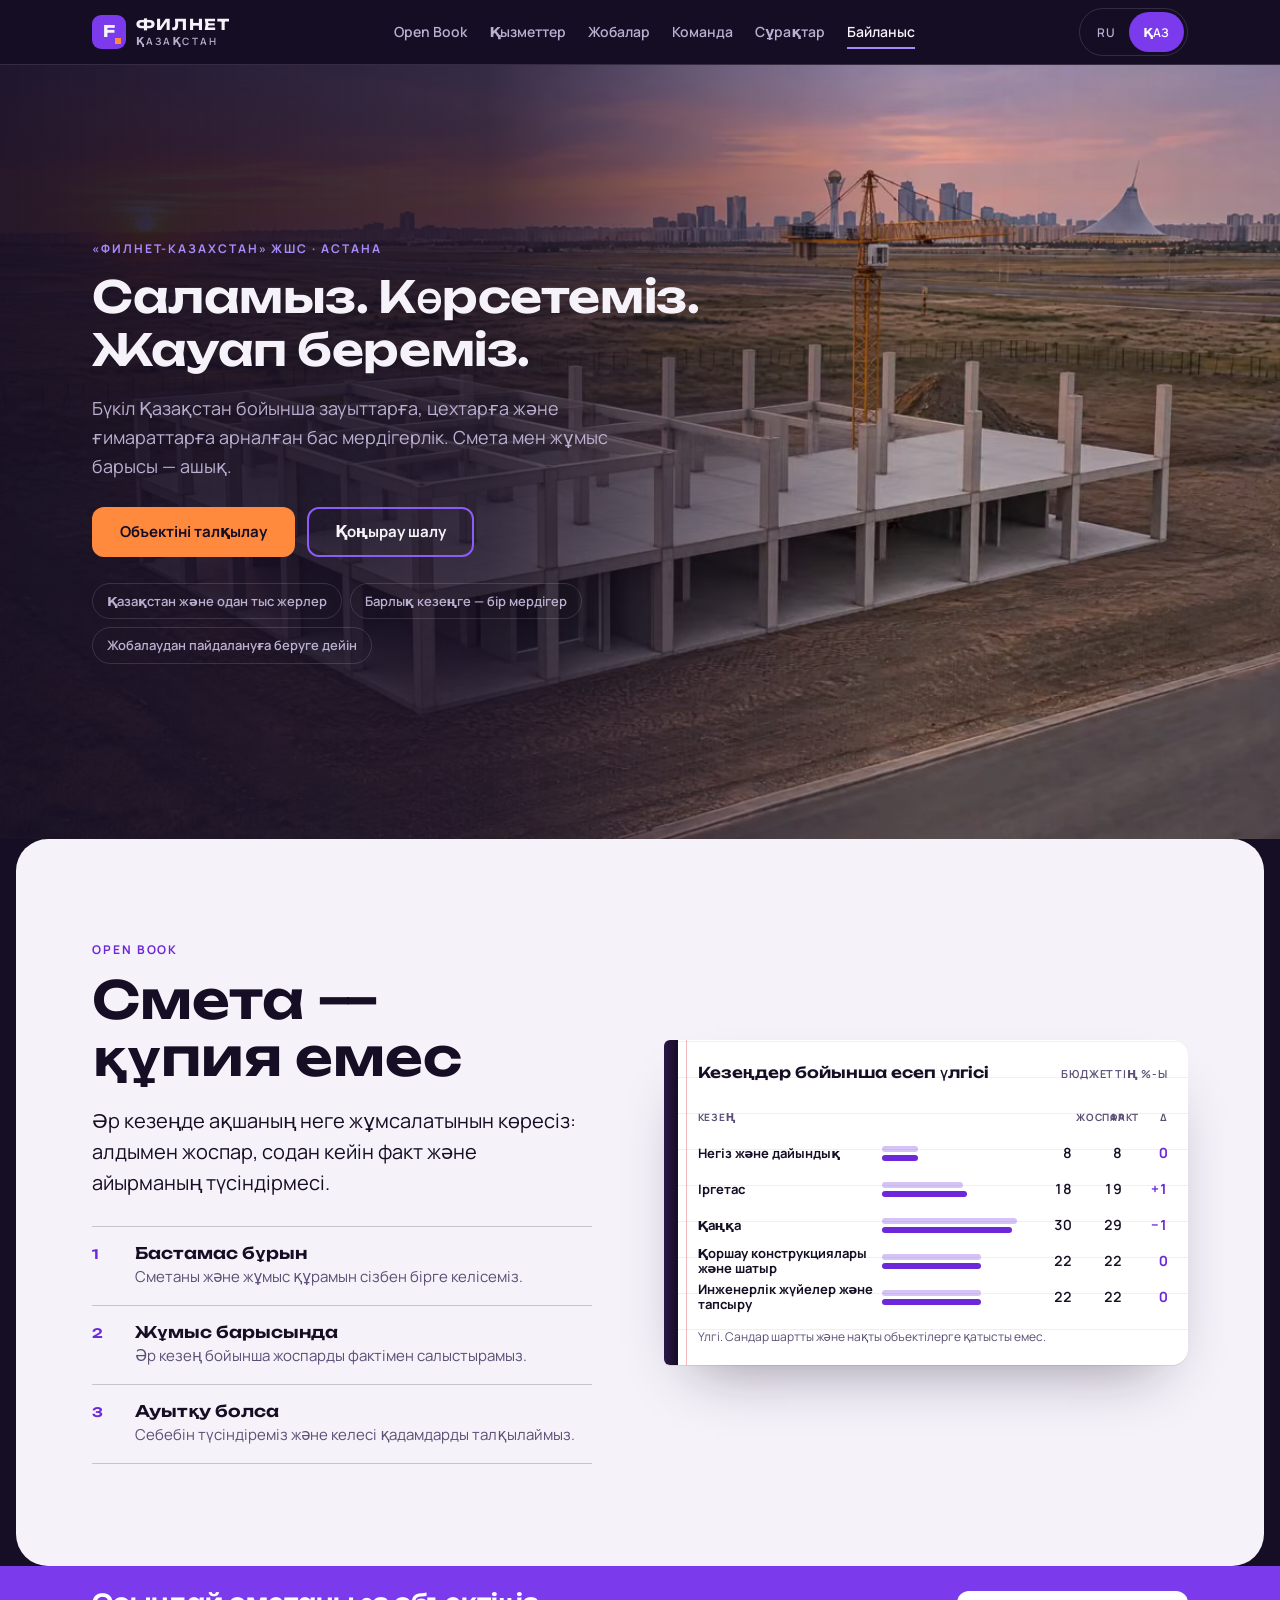
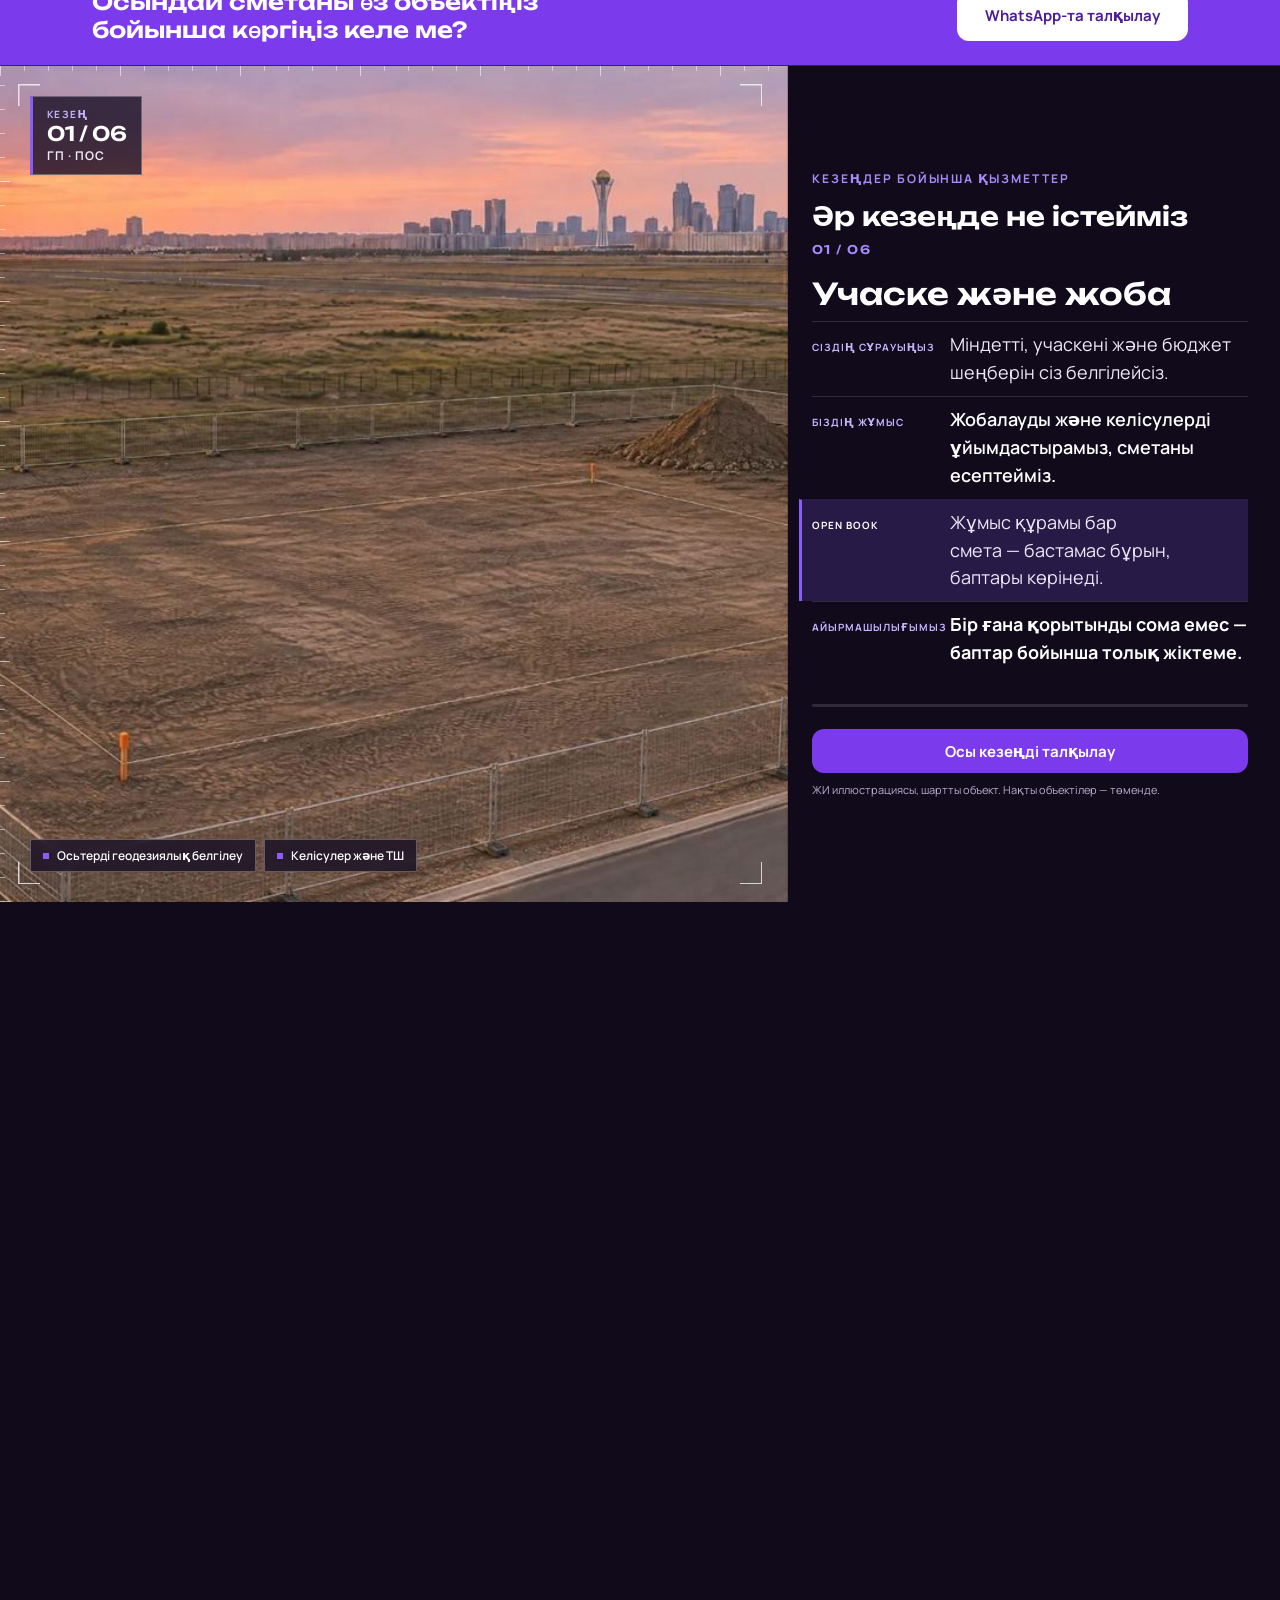
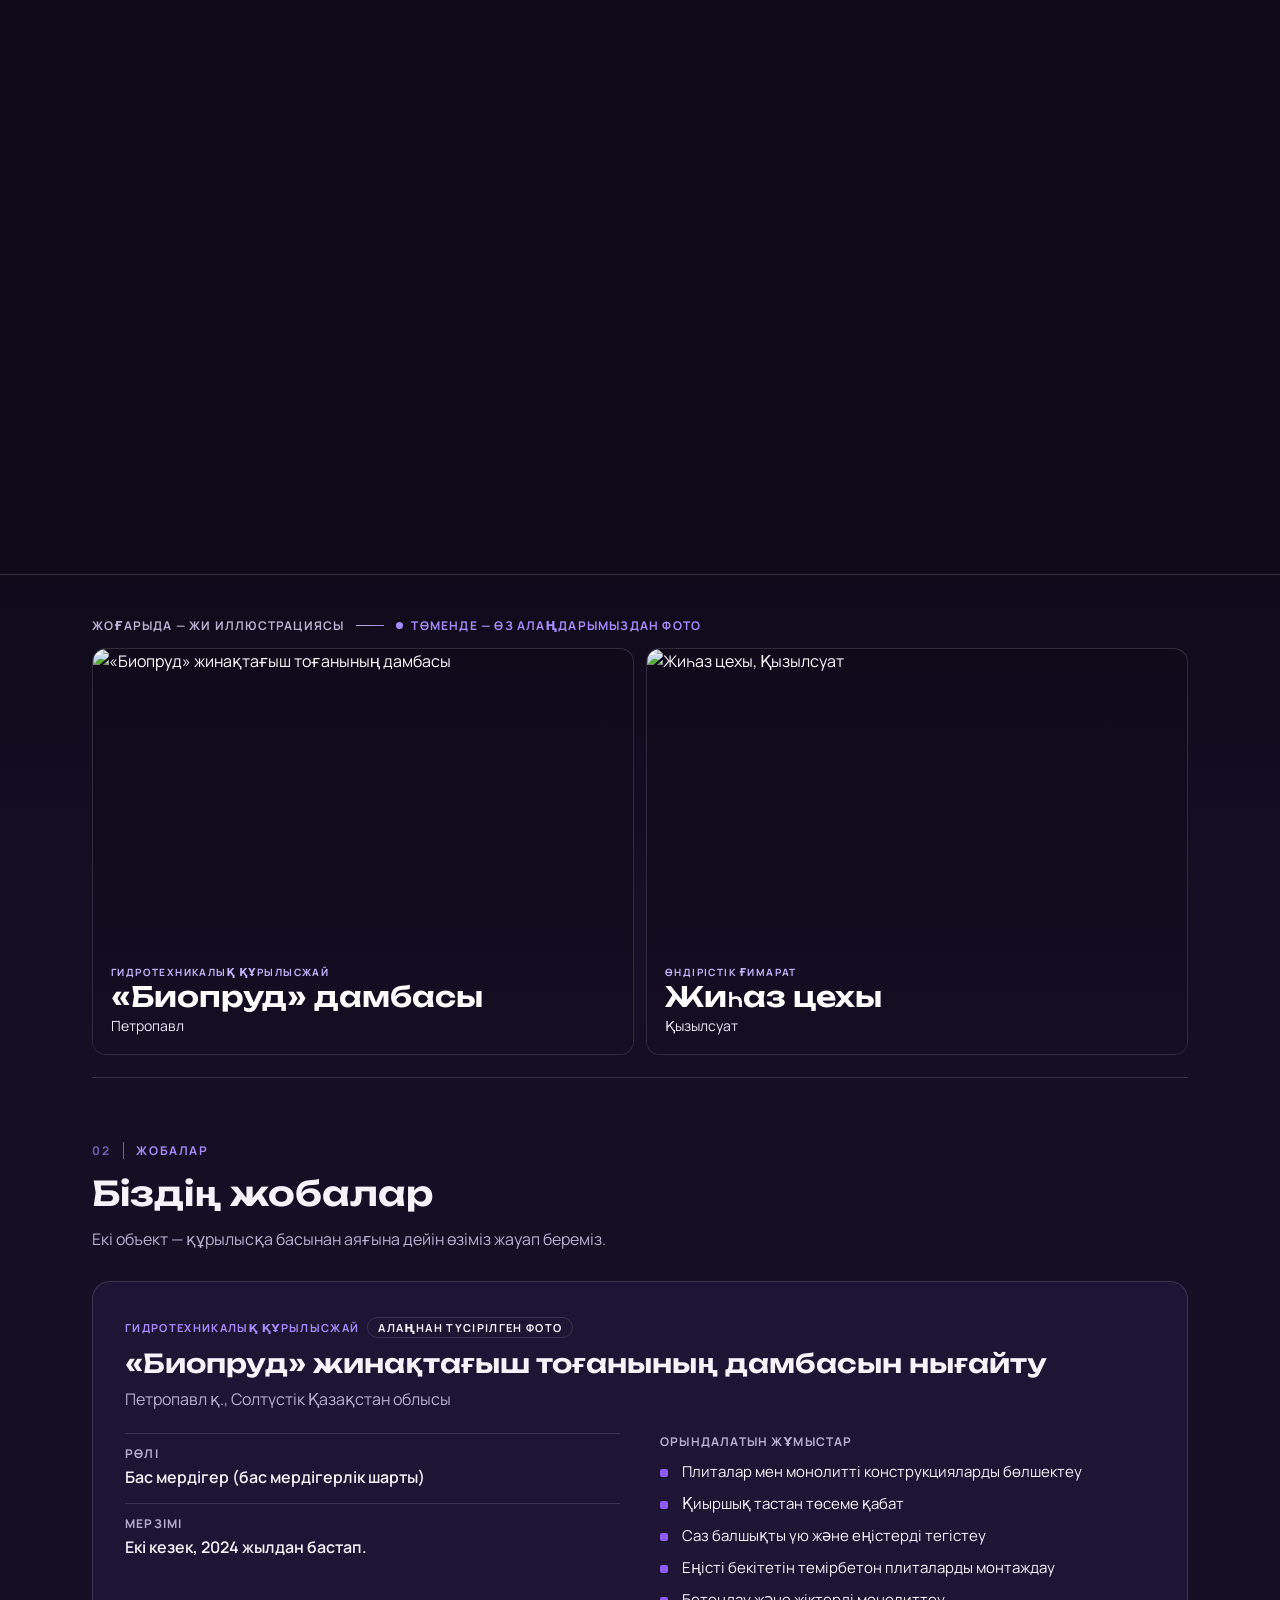
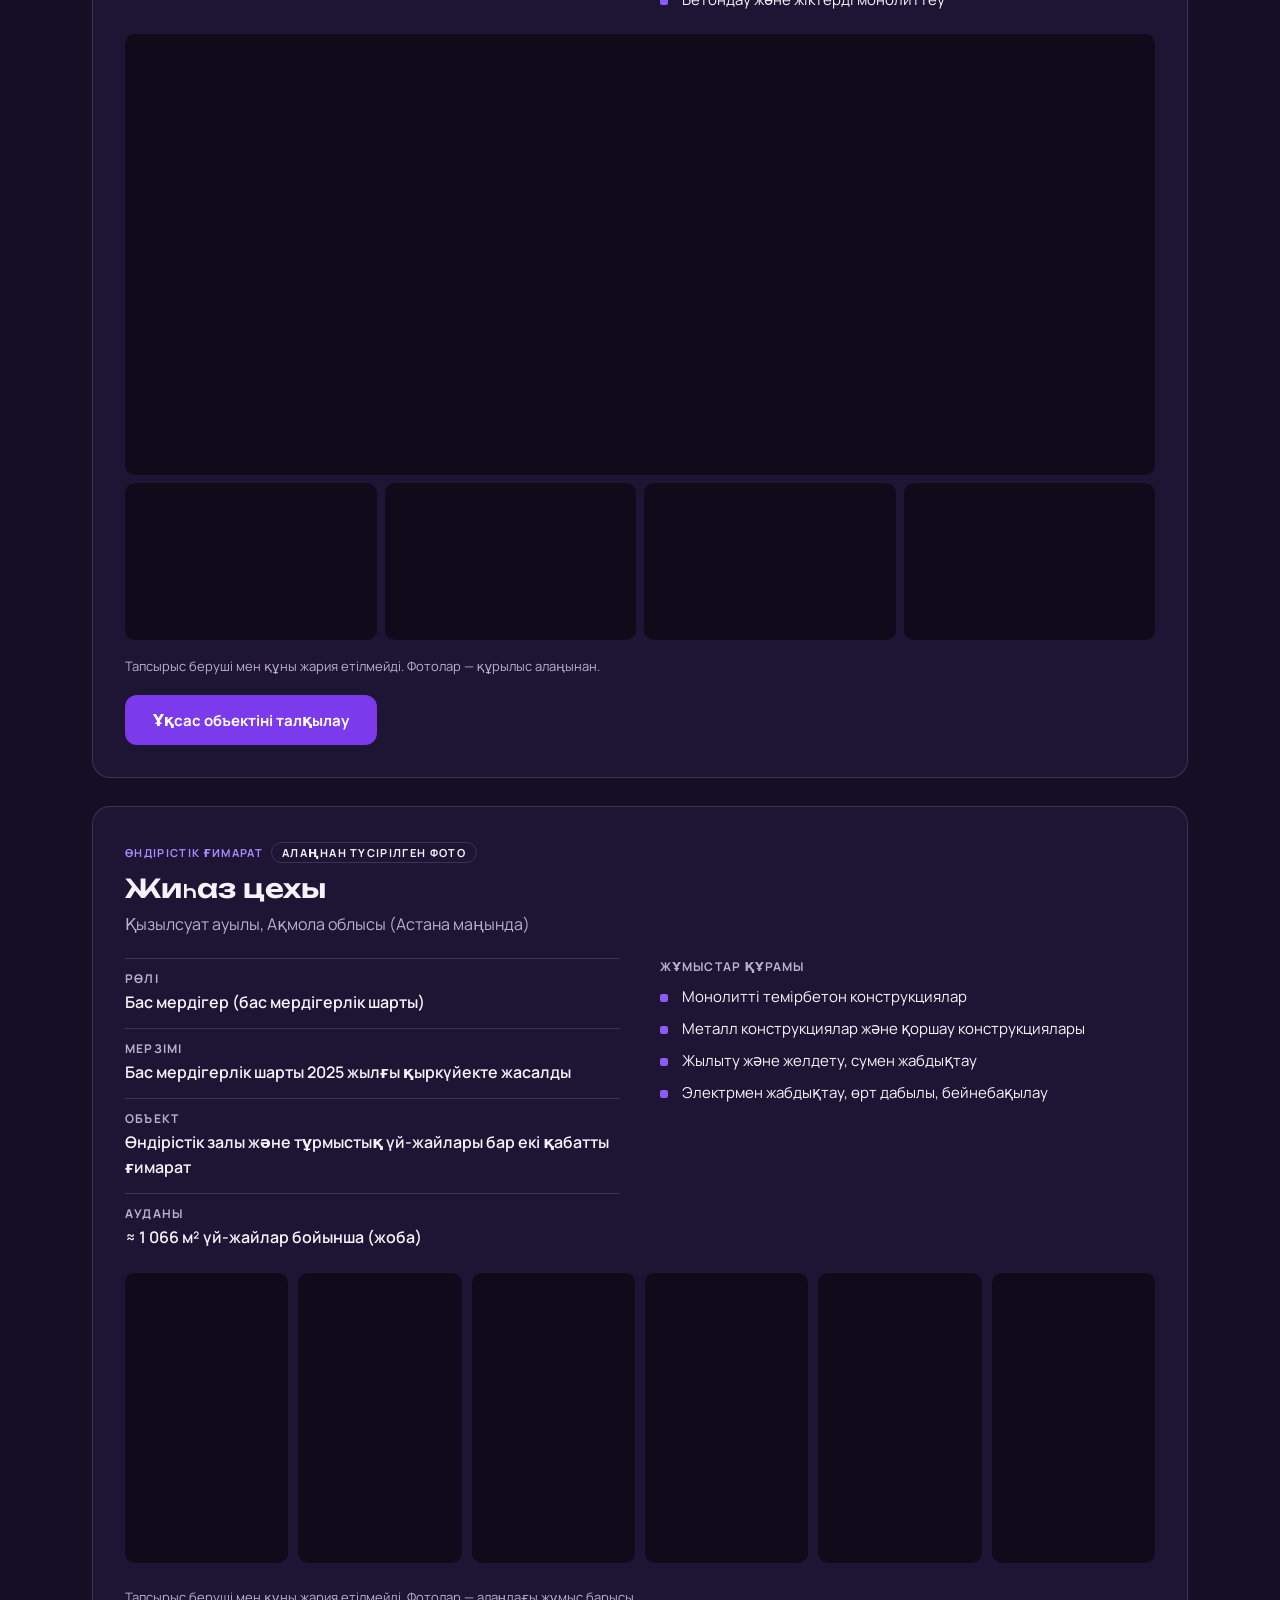
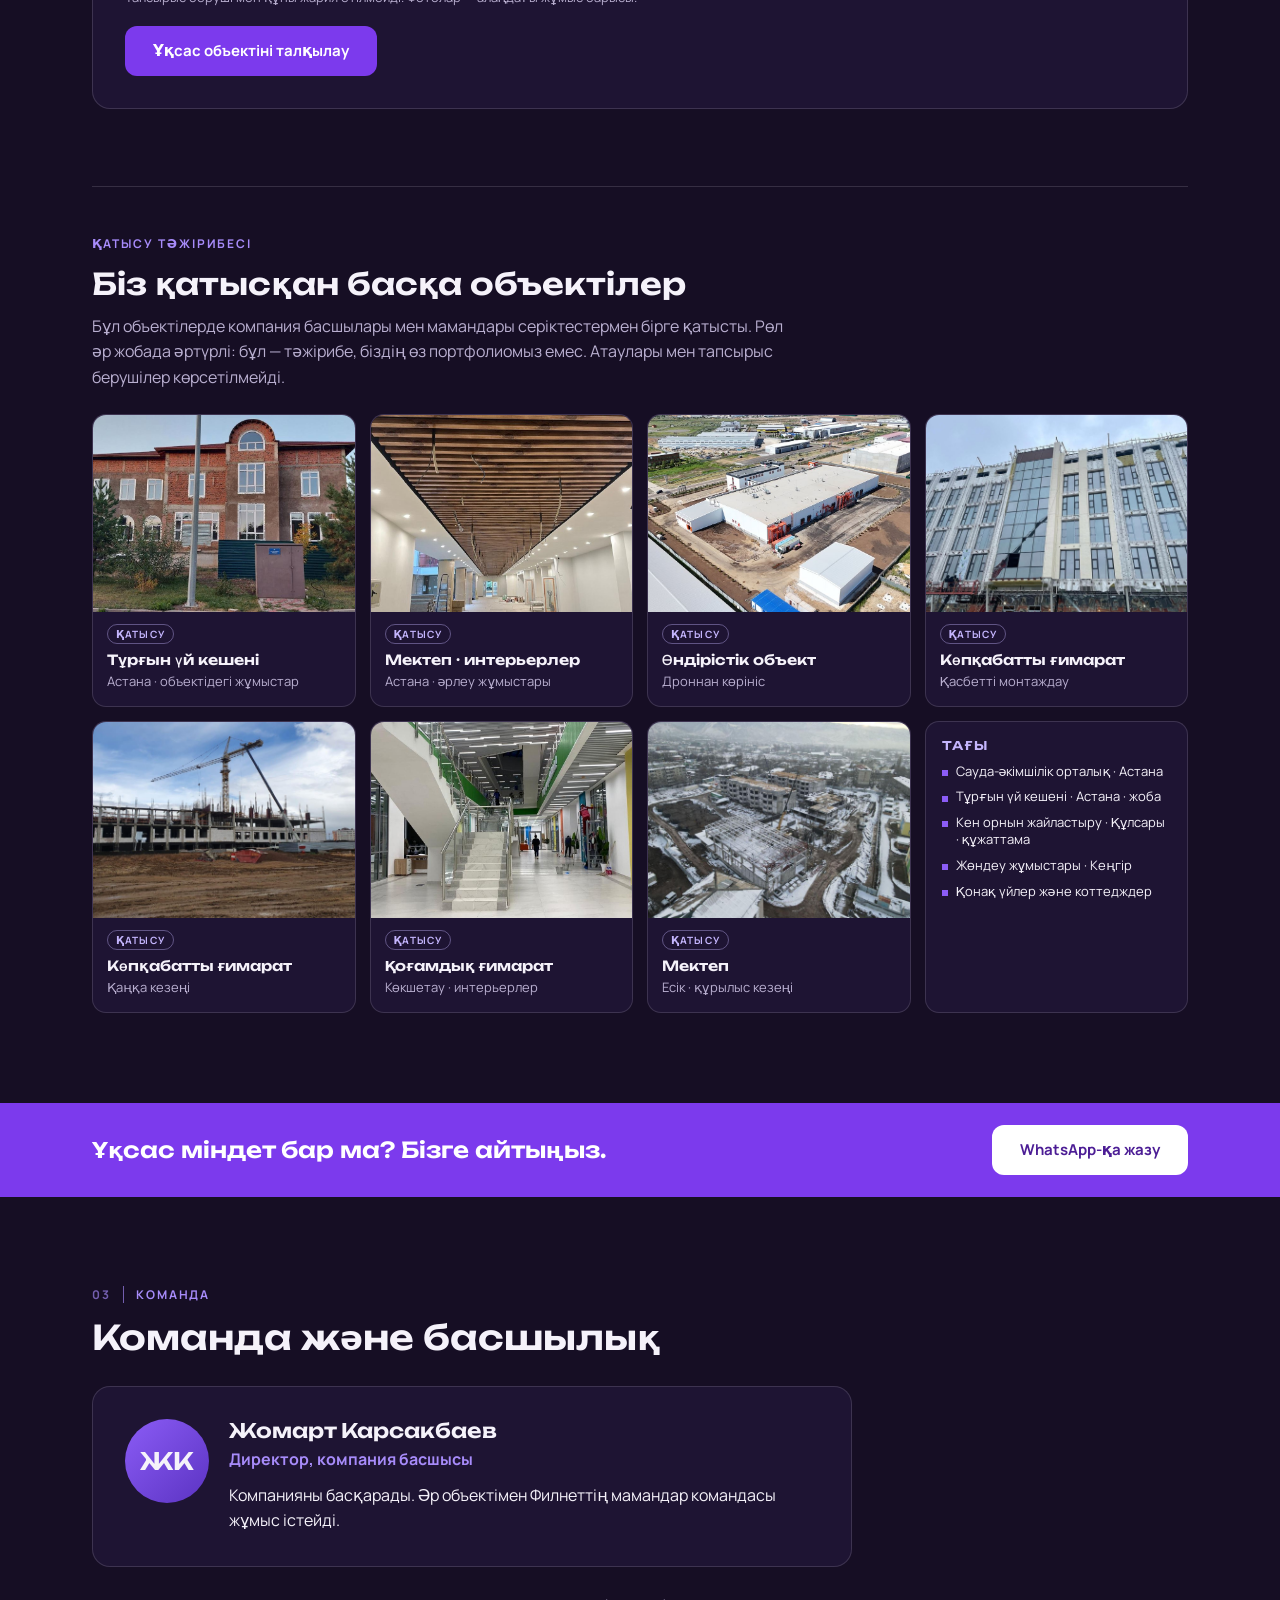
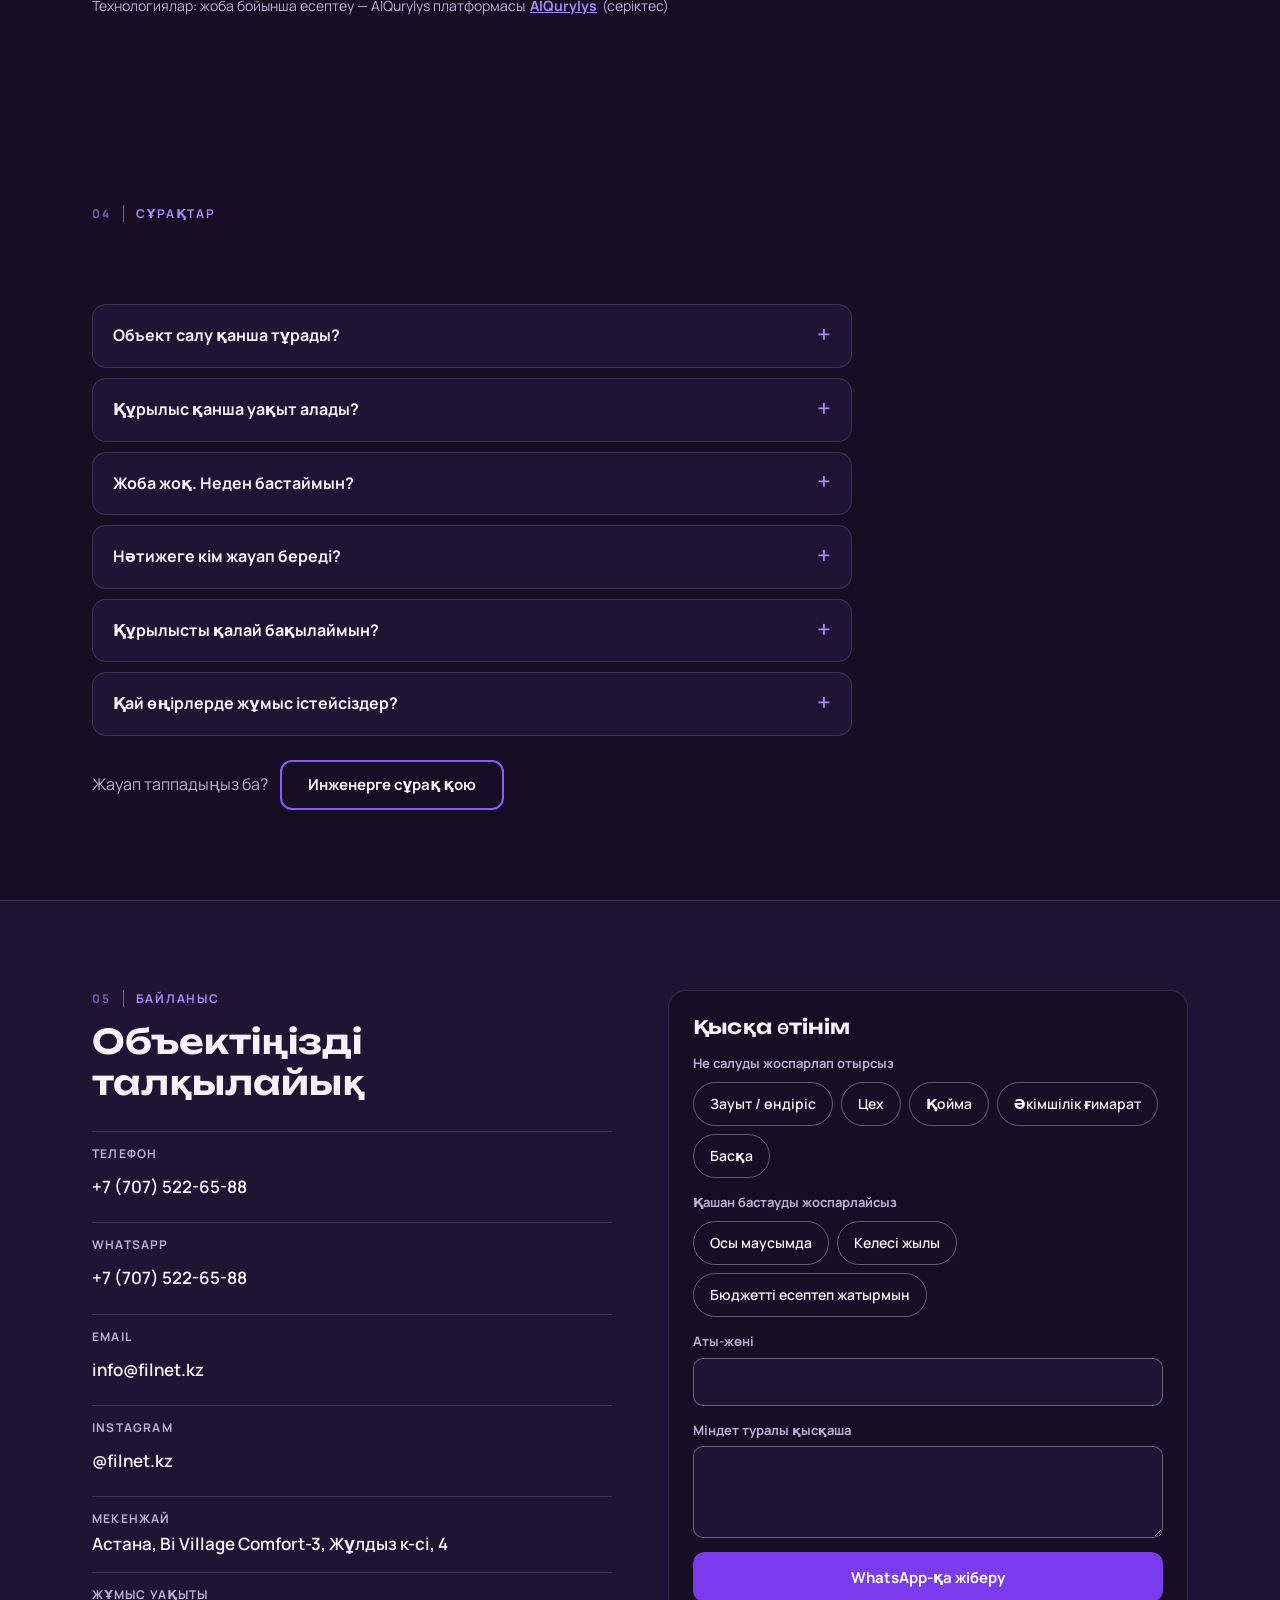
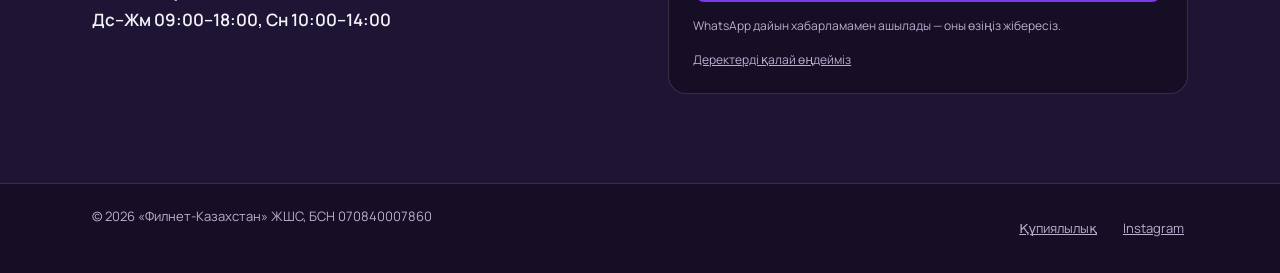
==== kk/index.html @ d1143187 "Audit fixes: separate /kk/ page, hreflang, noindex draft, simpler form, privacy page, hide edit mark" ====
<!doctype html>
<html lang="kk" data-lang="kk">
<head>
<meta charset="utf-8">
<meta name="viewport" content="width=device-width, initial-scale=1, viewport-fit=cover">
<title>Филнет-Казахстан — бүкіл Қазақстан бойынша бас мердігер</title>
<meta name="description" content="«Филнет-Казахстан» ЖШС — бүкіл Қазақстан бойынша бас мердігер: өндірістік, коммерциялық және қоғамдық ғимараттар. Смета мен жұмыс барысы — ашық.">
<meta property="og:type" content="website">
<meta property="og:site_name" content="Филнет-Казахстан">
<meta property="og:title" content="Филнет-Казахстан — саламыз, көрсетеміз, жауап береміз">
<meta property="og:description" content="Бүкіл Қазақстан бойынша бас мердігер. Смета мен жұмыс барысы — ашық.">
<meta property="og:image" content="https://yessenaliev.github.io/filnet-site/assets/og.jpg">
<meta property="og:image:width" content="1200">
<meta property="og:image:height" content="630">
<meta property="og:url" content="https://yessenaliev.github.io/filnet-site/kk/">
<meta property="og:locale" content="kk_KZ">
<meta property="og:locale:alternate" content="ru_RU">
<meta name="twitter:card" content="summary_large_image">
<meta name="twitter:image" content="https://yessenaliev.github.io/filnet-site/assets/og.jpg">
<script type="application/ld+json">{"@context": "https://schema.org", "@type": "GeneralContractor", "name": "ТОО «Филнет-Казахстан»", "alternateName": "Filnet-Kazakhstan", "url": "https://yessenaliev.github.io/filnet-site/", "telephone": "+77075226588", "email": "info@filnet.kz", "image": "https://yessenaliev.github.io/filnet-site/assets/og.jpg", "address": {"@type": "PostalAddress", "addressLocality": "Астана", "addressCountry": "KZ"}, "areaServed": {"@type": "Country", "name": "Kazakhstan"}, "knowsLanguage": ["ru", "kk"], "sameAs": ["https://www.instagram.com/filnet.kz/"]}</script>
<meta name="robots" content="noindex,nofollow">
<link rel="canonical" href="https://yessenaliev.github.io/filnet-site/kk/">
<link rel="alternate" hreflang="ru" href="https://yessenaliev.github.io/filnet-site/">
<link rel="alternate" hreflang="kk" href="https://yessenaliev.github.io/filnet-site/kk/">
<link rel="alternate" hreflang="x-default" href="https://yessenaliev.github.io/filnet-site/">
<meta name="theme-color" content="#160E24">
<link rel="icon" href="data:image/svg+xml,%3Csvg xmlns='http://www.w3.org/2000/svg' viewBox='0 0 64 64'%3E%3Crect width='64' height='64' rx='14' fill='%23160E24'/%3E%3Cpath d='M20 46V18h24v7H28v4h13v7H28v10z' fill='%238B5CF6'/%3E%3Crect x='44' y='39' width='6' height='7' fill='%23FF8A3D'/%3E%3C/svg%3E">
<link rel="preconnect" href="https://fonts.googleapis.com">
<link rel="preconnect" href="https://fonts.gstatic.com" crossorigin>
<link href="https://fonts.googleapis.com/css2?family=Manrope:wght@400;500;600;700&family=Unbounded:wght@500;600;700&display=swap" rel="stylesheet">
<link rel="stylesheet" href="../css/style.css?v=14">
</head>
<body>

<header class="hdr" id="top">
  <div class="wrap hdr-in">
    <a class="logo" href="#top" aria-label="Филнет-Казахстан">
      <span class="logo-mark" aria-hidden="true">F</span>
      <span class="logo-txt">ФИЛНЕТ<small data-i18n="logo.sub">Қазақстан</small></span>
    </a>
    <nav class="nav" id="nav" aria-label="Меню">
      <a href="#openbook">Open Book</a>
      <a href="#build" data-i18n="nav.services">Қызметтер</a>
      <a href="#projects" data-i18n="nav.projects">Жобалар</a>
      <a href="#team" data-i18n="nav.team">Команда</a>
      <a href="#faq" data-i18n="nav.faq">Сұрақтар</a>
      <a href="#contacts" data-i18n="nav.contacts">Байланыс</a>
    </nav>
    <div class="hdr-r">
      <div class="lang" role="group" aria-label="Язык / Тіл">
        <button type="button" data-set-lang="ru">RU</button>
        <button type="button" data-set-lang="kk" class="is-on">ҚАЗ</button>
      </div>
      <button class="burger" id="burger" type="button" aria-label="Меню" aria-expanded="false"><span></span><span></span></button>
    </div>
  </div>
  <div class="hdr-prog" aria-hidden="true"><i></i></div>
</header>

<main>
<!-- HERO -->
<section class="hero hero-v">
  <video class="hero-video" id="hero-video" muted playsinline preload="metadata" poster="../assets/poster.jpg" aria-hidden="true">
    <source src="../assets/video/hero.webm" type="video/webm">
    <source src="../assets/video/hero.mp4" type="video/mp4">
  </video>
  <div class="hero-shade"></div>
  
  <div class="wrap hero-in">
    <div class="hero-txt">
      <p class="eyebrow" data-i18n="hero.eyebrow">«Филнет-Казахстан» ЖШС · Астана</p>
      <h1 data-i18n="hero.h1">Саламыз. Көрсетеміз. Жауап береміз.</h1>
      <p class="lead" data-i18n="hero.lead">Бүкіл Қазақстан бойынша зауыттарға, цехтарға және ғимараттарға арналған бас мердігерлік. Смета мен жұмыс барысы — ашық.</p>
      <div class="cta">
        <a class="btn btn-or" href="https://wa.me/77075226588" target="_blank" rel="noopener" data-i18n="cta.wa">Объектіні талқылау</a>
        <a class="btn btn-ghost" href="tel:+77075226588" data-i18n="cta.call">Қоңырау шалу</a>
      </div>
      <ul class="chips">
        <li data-i18n="hero.c1">Қазақстан және одан тыс жерлер</li>
        <li data-i18n="hero.c2">Барлық кезеңге — бір мердігер</li>
        <li data-i18n="hero.c3">Жобалаудан пайдалануға беруге дейін</li>
      </ul>
    </div>
  </div>
</section>



<!-- OPEN BOOK -->
<section class="sec sec-light ob" id="openbook">
  <div class="wrap ob-grid">
    <div class="ob-text">
      <p class="eyebrow" data-i18n="ob.eyebrow">Open Book</p>
      <h2 data-i18n="ob.h2">Смета — құпия емес</h2>
      <p class="ob-lead" data-i18n="ob.lead">Әр кезеңде ақшаның неге жұмсалатынын көресіз: алдымен жоспар, содан кейін факт және айырманың түсіндірмесі.</p>
      <ol class="ob-lines">
        <li><b data-i18n="ob.l1t">Бастамас бұрын</b><span data-i18n="ob.l1p">Сметаны және жұмыс құрамын сізбен бірге келісеміз.</span></li>
        <li><b data-i18n="ob.l2t">Жұмыс барысында</b><span data-i18n="ob.l2p">Әр кезең бойынша жоспарды фактімен салыстырамыз.</span></li>
        <li><b data-i18n="ob.l3t">Ауытқу болса</b><span data-i18n="ob.l3p">Себебін түсіндіреміз және келесі қадамдарды талқылаймыз.</span></li>
        </ol>
      <p class="ph-line"><span class="ph">[ПОДТВЕРДИТЬ: что именно открыто заказчику, в каком формате и как часто — определение Open Book утверждает руководитель]</span></p>
    </div>
    <figure class="ob-book">
      <figcaption><span data-i18n="ob.card">Кезеңдер бойынша есеп үлгісі</span><em data-i18n="ob.unit">бюджеттің %-ы</em></figcaption>
      <div class="ob-head"><span data-i18n="ob.c1">Кезең</span><span></span><span data-i18n="ob.c2">Жоспар</span><span data-i18n="ob.c3">Факт</span><span data-i18n="ob.c4" title="Разница">Δ</span></div>
      <div class="ob-rows">
        <div class="ob-row" style="--p:8;--f:8">
          <span class="ob-n" data-i18n="ob.r1">Негіз және дайындық</span>
          <span class="ob-bars" aria-hidden="true"><i class="pl"></i><i class="fa"></i></span>
          <span class="ob-v">8</span><span class="ob-v">8</span><span class="ob-d">0</span>
        </div>
        <div class="ob-row" style="--p:18;--f:19">
          <span class="ob-n" data-i18n="ob.r2">Іргетас</span>
          <span class="ob-bars" aria-hidden="true"><i class="pl"></i><i class="fa"></i></span>
          <span class="ob-v">18</span><span class="ob-v">19</span><span class="ob-d">+1</span>
        </div>
        <div class="ob-row" style="--p:30;--f:29">
          <span class="ob-n" data-i18n="ob.r3">Қаңқа</span>
          <span class="ob-bars" aria-hidden="true"><i class="pl"></i><i class="fa"></i></span>
          <span class="ob-v">30</span><span class="ob-v">29</span><span class="ob-d">−1</span>
        </div>
        <div class="ob-row" style="--p:22;--f:22">
          <span class="ob-n" data-i18n="ob.r4">Қоршау конструкциялары және шатыр</span>
          <span class="ob-bars" aria-hidden="true"><i class="pl"></i><i class="fa"></i></span>
          <span class="ob-v">22</span><span class="ob-v">22</span><span class="ob-d">0</span>
        </div>
        <div class="ob-row" style="--p:22;--f:22">
          <span class="ob-n" data-i18n="ob.r5">Инженерлік жүйелер және тапсыру</span>
          <span class="ob-bars" aria-hidden="true"><i class="pl"></i><i class="fa"></i></span>
          <span class="ob-v">22</span><span class="ob-v">22</span><span class="ob-d">0</span>
        </div>
        </div>
      <p class="ob-note" data-i18n="ob.note">Үлгі. Сандар шартты және нақты объектілерге қатысты емес.</p>
    </figure>
  </div>
</section>

<!-- BUILD: scroll-driven AI illustration of one conceptual building (NOT our project) -->
<section class="cta-strip" aria-label="Хотите увидеть такую смету по своему объекту?"><div class="wrap cta-in"><p data-i18n="cs1t">Осындай сметаны өз объектіңіз бойынша көргіңіз келе ме?</p><a class="btn btn-or" href="https://wa.me/77075226588" data-wa="ob" target="_blank" rel="noopener" data-i18n="cs1b">WhatsApp-та талқылау</a></div></section>

<section class="bld" id="build" data-n="6">
  <div class="bld-track">
    <div class="bld-stick">
      <div class="bld-fig"><img class="is-on" decoding="async" src="../assets/b-1.jpg" width="1280" height="724" alt="ЖИ иллюстрациясы, шартты объект: учаске және жоба" data-i18n-alt="b.a1"><img loading="lazy" decoding="async" src="../assets/b-2.jpg" width="1280" height="724" alt="ЖИ иллюстрациясы, шартты объект: жер жұмыстары және іргетас" data-i18n-alt="b.a2"><img loading="lazy" decoding="async" src="../assets/b-3.jpg" width="1280" height="724" alt="ЖИ иллюстрациясы, шартты объект: қаңқа" data-i18n-alt="b.a3"><img loading="lazy" decoding="async" src="../assets/b-4.jpg" width="1280" height="724" alt="ЖИ иллюстрациясы, шартты объект: қоршау конструкциялары және шатыр" data-i18n-alt="b.a4"><img loading="lazy" decoding="async" src="../assets/b-5.jpg" width="1280" height="724" alt="ЖИ иллюстрациясы, шартты объект: инженерлік жүйелер" data-i18n-alt="b.a5"><img loading="lazy" decoding="async" src="../assets/b-6.jpg" width="1280" height="724" alt="ЖИ иллюстрациясы, шартты объект: объектіні тапсыру" data-i18n-alt="b.a6"><video class="scrub-video" id="scrub-video" muted playsinline preload="none" tabindex="-1" aria-hidden="true" data-src="../assets/video/scrub.mp4"></video>
          <div class="bld-hud" aria-hidden="true"><i class="rl-t"></i><i class="rl-l"></i>
          <div class="hud-stamp"><small id="hud-k" data-i18n="hud.k">Кезең</small><b id="hud-n">01 / 06</b><span id="hud-s">ГП · ПОС</span></div>
          <div class="hud-chips" id="hud-c"></div></div></div>
      <div class="wrap bld-panel">
        <p class="eyebrow" data-i18n="b.eyebrow">Кезеңдер бойынша қызметтер</p>
        <h2 data-i18n="b.h2">Әр кезеңде не істейміз</h2><span class="st-num" id="st-num">01 / 06</span>
        <ol class="st-list"><li class="is-on"><b data-i18n="b.1t">Учаске және жоба</b><div class="st-det"><p class="d-q"><i data-i18n="b.lq">Сіздің сұрауыңыз</i><span data-i18n="b.1q">Міндетті, учаскені және бюджет шеңберін сіз белгілейсіз.</span></p><p class="d-w"><i data-i18n="b.lw">Біздің жұмыс</i><span data-i18n="b.1w">Жобалауды және келісулерді ұйымдастырамыз, сметаны есептейміз.</span></p><p class="d-o"><i data-i18n="b.lo">Open Book</i><span data-i18n="b.1o">Жұмыс құрамы бар смета — бастамас бұрын, баптары көрінеді.</span></p><p class="d-d"><i data-i18n="b.ld">Айырмашылығымыз</i><span data-i18n="b.1d">Бір ғана қорытынды сома емес — баптар бойынша толық жіктеме.</span></p></div></li><li><b data-i18n="b.2t">Жер жұмыстары және іргетас</b><div class="st-det"><p class="d-q"><i data-i18n="b.lq">Сіздің сұрауыңыз</i><span data-i18n="b.2q">Негіз және жобаның өзгерістері бойынша шешімді сіз қабылдайсыз.</span></p><p class="d-w"><i data-i18n="b.lw">Біздің жұмыс</i><span data-i18n="b.2w">Негізді дайындаймыз, іргетасты арматуралап, бетондаймыз.</span></p><p class="d-o"><i data-i18n="b.lo">Open Book</i><span data-i18n="b.2o">Жасырын жұмыстарды жабар алдында актімен және фотомен тіркейміз.</span></p><p class="d-d"><i data-i18n="b.ld">Айырмашылығымыз</i><span data-i18n="b.2d">Жер астында не бар екенін — ол жабылмай тұрып көресіз.</span></p></div></li><li><b data-i18n="b.3t">Қаңқа</b><div class="st-det"><p class="d-q"><i data-i18n="b.lq">Сіздің сұрауыңыз</i><span data-i18n="b.3q">Өзгерістерді келісіп, негізгі шешімдерді сіз қабылдайсыз.</span></p><p class="d-w"><i data-i18n="b.lw">Біздің жұмыс</i><span data-i18n="b.3w">Монолит жұмыстары мен металл конструкцияларды монтаждауды кестемен жүргіземіз.</span></p><p class="d-o"><i data-i18n="b.lo">Open Book</i><span data-i18n="b.3o">Кезеңнің жоспары мен фактісі қатар: ауытқу мен себебі көрінеді.</span></p><p class="d-d"><i data-i18n="b.ld">Айырмашылығымыз</i><span data-i18n="b.3d">Ауытқуды соңында емес, бірден түсіндіреміз.</span></p></div></li><li><b data-i18n="b.4t">Қоршау конструкциялары және шатыр</b><div class="st-det"><p class="d-q"><i data-i18n="b.lq">Сіздің сұрауыңыз</i><span data-i18n="b.4q">Смета шеңберінде шешімдер мен материалдарды сіз таңдайсыз.</span></p><p class="d-w"><i data-i18n="b.lw">Біздің жұмыс</i><span data-i18n="b.4w">Ғимарат контурын жабамыз: қабырғалар, шатыр, ойықтар.</span></p><p class="d-o"><i data-i18n="b.lo">Open Book</i><span data-i18n="b.4o">Материалдар мен мердігерлер — смета бойынша, баптары көрінеді.</span></p><p class="d-d"><i data-i18n="b.ld">Айырмашылығымыз</i><span data-i18n="b.4d">Материалды ауыстыруды сатып алғанға дейін сізбен талқылаймыз.</span></p></div></li><li><b data-i18n="b.5t">Инженерлік жүйелер</b><div class="st-det"><p class="d-q"><i data-i18n="b.lq">Сіздің сұрауыңыз</i><span data-i18n="b.5q">Технологиялық талаптарды сіз анықтайсыз.</span></p><p class="d-w"><i data-i18n="b.lw">Біздің жұмыс</i><span data-i18n="b.5w">Жылыту, желдету, су, электр, дабыл жүйелерін үйлестіреміз.</span></p><p class="d-o"><i data-i18n="b.lo">Open Book</i><span data-i18n="b.5o">Жүйелер түйісуі мен жауаптылар — бір кестеде.</span></p><p class="d-d"><i data-i18n="b.ld">Айырмашылығымыз</i><span data-i18n="b.5d">Жүйелер түйісуінде бір жауапты.</span></p></div></li><li><b data-i18n="b.6t">Объектіні тапсыру</b><div class="st-det"><p class="d-q"><i data-i18n="b.lq">Сіздің сұрауыңыз</i><span data-i18n="b.6q">Объектіні сіз қабылдайсыз.</span></p><p class="d-w"><i data-i18n="b.lw">Біздің жұмыс</i><span data-i18n="b.6w">Объектіні және атқарушылық құжаттаманы тапсырамыз.</span></p><p class="d-o"><i data-i18n="b.lo">Open Book</i><span data-i18n="b.6o">Смета бойынша қорытынды: жоспар, факт, айырманың түсіндірмесі.</span></p><p class="d-d"><i data-i18n="b.ld">Айырмашылығымыз</i><span data-i18n="b.6d">Құрылысты кілт қана емес, есеп беріп аяқтаймыз.</span></p></div></li></ol>
        <div class="st-bar"><i></i></div>
        <a class="btn btn-or bld-cta" id="bld-cta" href="https://wa.me/77075226588" target="_blank" rel="noopener" data-i18n="b.cta">Осы кезеңді талқылау</a>
        <p class="case-note" data-i18n="b.note">ЖИ иллюстрациясы, шартты объект. Нақты объектілер — төменде.</p>
      </div>
    </div>
  </div>
</section>

<!-- PROJECTS -->
<section class="sec" id="projects">
  <div class="wrap">
    <nav class="bridge" aria-label="Нақты объектілерге өту" data-i18n-aria="br.aria">
      <p class="bridge-t"><span class="bridge-ai" data-i18n="br.ai">Жоғарыда — ЖИ иллюстрациясы</span><span class="bridge-sep" aria-hidden="true"></span><span class="bridge-real" data-i18n="br.real">Төменде — өз алаңдарымыздан фото</span></p>
      <div class="proj-tiles">
        <a class="proj-tile" href="#case-dam"><img loading="lazy" decoding="async" src="../assets/dam-02.jpg" width="1600" height="900" alt="«Биопруд» жинақтағыш тоғанының дамбасы" data-i18n-alt="pt.a1"><span class="pt-cap"><small data-i18n="pt.k1">Гидротехникалық құрылысжай</small><b data-i18n="pt.t1">«Биопруд» дамбасы</b><em data-i18n="pt.m1">Петропавл</em></span></a>
        <a class="proj-tile" href="#case-cech"><img loading="lazy" decoding="async" src="../assets/cech-01.jpg" width="720" height="1280" alt="Жиһаз цехы, Қызылсуат" data-i18n-alt="pt.a2"><span class="pt-cap"><small data-i18n="pt.k2">Өндірістік ғимарат</small><b data-i18n="pt.t2">Жиһаз цехы</b><em data-i18n="pt.m2">Қызылсуат</em></span></a>
      </div>
    </nav>
    <p class="eyebrow" data-i18n="pj.eyebrow">Жобалар</p>
    <h2 data-i18n="pj.h2">Біздің жобалар</h2>
    <p class="sec-lead" data-i18n="pj.lead">Екі объект — құрылысқа басынан аяғына дейін өзіміз жауап береміз.</p>

    <!-- DAM -->
    <article class="case" id="case-dam">
      <div class="case-head">
        <span class="tag" data-i18n="dam.tag">Гидротехникалық құрылысжай</span><span class="tag tag-real" data-i18n="pj.src">Алаңнан түсірілген фото</span>
        <h3 data-i18n="dam.h">«Биопруд» жинақтағыш тоғанының дамбасын нығайту</h3>
        <p class="loc" data-i18n="dam.loc">Петропавл қ., Солтүстік Қазақстан облысы</p>
      </div>
      <div class="case-body">
        <dl class="facts">
          <div><dt data-i18n="f.role">Рөлі</dt><dd data-i18n="dam.role">Бас мердігер (бас мердігерлік шарты)</dd></div>
          <div><dt data-i18n="f.period">Мерзімі</dt><dd data-i18n="dam.period">Екі кезек, 2024 жылдан бастап. <span class="ph">[ПОДТВЕРДИТЬ: мәртебесі — аяқталды / жүріп жатыр]</span></dd></div>
        </dl>
        <div class="works"><h4 data-i18n="f.works">Орындалатын жұмыстар</h4>
        <ul class="list">
          <li data-i18n="dam.w1">Плиталар мен монолитті конструкцияларды бөлшектеу</li>
          <li data-i18n="dam.w2">Қиыршық тастан төсеме қабат</li>
          <li data-i18n="dam.w3">Саз балшықты үю және еңістерді тегістеу</li>
          <li data-i18n="dam.w4">Еңісті бекітетін темірбетон плиталарды монтаждау</li>
          <li data-i18n="dam.w5">Бетондау және жіктерді монолиттеу</li>
        </ul></div>
      </div>
      <div class="gal gal-land">
        <button class="ph-btn big" type="button" data-lb="../assets/dam-02.jpg"><img loading="lazy" src="../assets/dam-02.jpg" width="1600" height="900" alt="Дамба: дамба төбесінің қиыршық тас жабынын нығыздау" data-i18n-alt="dam.a2"></button>
        <button class="ph-btn" type="button" data-lb="../assets/dam-01.jpg"><img loading="lazy" src="../assets/dam-01.jpg" width="1280" height="960" alt="Дамба: бульдозермен топырақты жоспарлау" data-i18n-alt="dam.a1"></button>
        <button class="ph-btn" type="button" data-lb="../assets/dam-03.jpg"><img loading="lazy" src="../assets/dam-03.jpg" width="1600" height="900" alt="Дамба: еңістегі жұмыстар, әуеден көрініс" data-i18n-alt="dam.a3"></button>
        <button class="ph-btn" type="button" data-lb="../assets/dam-04.jpg"><img loading="lazy" src="../assets/dam-04.jpg" width="1600" height="900" alt="Дамба: алаңдағы техника" data-i18n-alt="dam.a4"></button>
        <button class="ph-btn" type="button" data-lb="../assets/dam-05.jpg"><img loading="lazy" src="../assets/dam-05.jpg" width="1600" height="900" alt="Дамба: дамба төбесі мен еңіс, әуеден көрініс" data-i18n-alt="dam.a5"></button>
      </div>
      <p class="case-note" data-i18n="dam.note">Тапсырыс беруші мен құны жария етілмейді. Фотолар — құрылыс алаңынан. <span class="ph">[ПОДТВЕРДИТЬ: объектіні және фотоларды жариялауға тапсырыс берушінің келісімі]</span></p>
    <p class="case-cta"><a class="btn btn-or" href="https://wa.me/77075226588" data-wa="dam" target="_blank" rel="noopener" data-i18n="cs.btn">Ұқсас объектіні талқылау</a></p>
    </article>

    <!-- WORKSHOP -->
    <article class="case" id="case-cech">
      <div class="case-head">
        <span class="tag" data-i18n="cech.tag">Өндірістік ғимарат</span><span class="tag tag-real" data-i18n="pj.src">Алаңнан түсірілген фото</span>
        <h3 data-i18n="cech.h">Жиһаз цехы</h3>
        <p class="loc" data-i18n="cech.loc">Қызылсуат ауылы, Ақмола облысы (Астана маңында)</p>
      </div>
      <div class="case-body">
        <dl class="facts">
          <div><dt data-i18n="f.role">Рөлі</dt><dd data-i18n="cech.role">Бас мердігер (бас мердігерлік шарты)</dd></div>
          <div><dt data-i18n="f.period">Мерзімі</dt><dd data-i18n="cech.period">Бас мердігерлік шарты 2025 жылғы қыркүйекте жасалды</dd></div>
          <div><dt data-i18n="f.obj">Объект</dt><dd data-i18n="cech.obj">Өндірістік залы және тұрмыстық үй-жайлары бар екі қабатты ғимарат</dd></div>
          <div><dt data-i18n="f.area">Ауданы</dt><dd><span data-i18n="cech.area">≈ 1 066 м² үй-жайлар бойынша (жоба)</span> <span class="ph">[ПОДТВЕРДИТЬ]</span></dd></div>
        </dl>
        <div class="works"><h4 data-i18n="f.works2">Жұмыстар құрамы</h4>
        <ul class="list">
          <li data-i18n="cech.w1">Монолитті темірбетон конструкциялар</li>
          <li data-i18n="cech.w2">Металл конструкциялар және қоршау конструкциялары</li>
          <li data-i18n="cech.w3">Жылыту және желдету, сумен жабдықтау</li>
          <li data-i18n="cech.w4">Электрмен жабдықтау, өрт дабылы, бейнебақылау</li>
        </ul></div>
      </div>
      <div class="gal gal-port">
        <button class="ph-btn" type="button" data-lb="../assets/cech-01.jpg"><img loading="lazy" src="../assets/cech-01.jpg" width="720" height="1280" alt="Жиһаз цехы: ғимарат қасбеті" data-i18n-alt="cech.a1"></button>
        <button class="ph-btn" type="button" data-lb="../assets/cech-04.jpg"><img loading="lazy" src="../assets/cech-04.jpg" width="720" height="1280" alt="Жиһаз цехы: қасбет, бүйірден көрініс" data-i18n-alt="cech.a4"></button>
        <button class="ph-btn" type="button" data-lb="../assets/cech-05.jpg"><img loading="lazy" src="../assets/cech-05.jpg" width="720" height="1280" alt="Алаңдағы колонналарды арматуралау" data-i18n-alt="cech.a5"></button>
        <button class="ph-btn" type="button" data-lb="../assets/cech-06.jpg"><img loading="lazy" src="../assets/cech-06.jpg" width="720" height="1280" alt="Іргетасты арматуралау" data-i18n-alt="cech.a6"></button>
        <button class="ph-btn" type="button" data-lb="../assets/cech-07.jpg"><img loading="lazy" src="../assets/cech-07.jpg" width="720" height="1280" alt="Ғимараттың ішкі кеңістігі" data-i18n-alt="cech.a7"></button>
        <button class="ph-btn" type="button" data-lb="../assets/cech-02.jpg"><img loading="lazy" src="../assets/cech-02.jpg" width="720" height="1280" alt="Жиһаз цехы: жалпы көрініс" data-i18n-alt="cech.a2"></button>
      </div>
      <p class="case-note" data-i18n="cech.note">Тапсырыс беруші мен құны жария етілмейді. Фотолар — алаңдағы жұмыс барысы. <span class="ph">[ПОДТВЕРДИТЬ: объектіні және фотоларды жариялауға тапсырыс берушінің келісімі; тапсыру мәртебесі]</span></p>
    <p class="case-cta"><a class="btn btn-or" href="https://wa.me/77075226588" data-wa="cech" target="_blank" rel="noopener" data-i18n="cs.btn">Ұқсас объектіні талқылау</a></p>
    </article>
    <div class="xp" id="experience">
      <p class="eyebrow" data-i18n="xp.eyebrow">Қатысу тәжірибесі</p>
      <h3 class="xp-h" data-i18n="xp.h3">Біз қатысқан басқа объектілер</h3>
      <p class="xp-lead" data-i18n="xp.lead">Бұл объектілерде компания басшылары мен мамандары серіктестермен бірге қатысты. Рөл әр жобада әртүрлі: бұл — тәжірибе, біздің өз портфолиомыз емес. Атаулары мен тапсырыс берушілер көрсетілмейді.</p>
      <div class="xp-grid">
        <figure class="xp-card">
          <button class="ph-btn" type="button" data-lb="../assets/exp-1.jpg"><img loading="lazy" decoding="async" src="../assets/exp-1.jpg" width="1100" height="619" alt="Тұрғын үй кешені: Астана · объектідегі жұмыстар" data-i18n-alt="xp.1a"></button>
          <figcaption><span class="xp-tag" data-i18n="xp.tag">Қатысу</span><b data-i18n="xp.1t">Тұрғын үй кешені</b><em data-i18n="xp.1m">Астана · объектідегі жұмыстар</em></figcaption>
        </figure>
        <figure class="xp-card">
          <button class="ph-btn" type="button" data-lb="../assets/exp-2.jpg"><img loading="lazy" decoding="async" src="../assets/exp-2.jpg" width="825" height="1100" alt="Мектеп · интерьерлер: Астана · әрлеу жұмыстары" data-i18n-alt="xp.2a"></button>
          <figcaption><span class="xp-tag" data-i18n="xp.tag">Қатысу</span><b data-i18n="xp.2t">Мектеп · интерьерлер</b><em data-i18n="xp.2m">Астана · әрлеу жұмыстары</em></figcaption>
        </figure>
        <figure class="xp-card">
          <button class="ph-btn" type="button" data-lb="../assets/exp-3.jpg"><img loading="lazy" decoding="async" src="../assets/exp-3.jpg" width="1100" height="619" alt="Өндірістік объект: Дроннан көрініс" data-i18n-alt="xp.3a"></button>
          <figcaption><span class="xp-tag" data-i18n="xp.tag">Қатысу</span><b data-i18n="xp.3t">Өндірістік объект</b><em data-i18n="xp.3m">Дроннан көрініс</em></figcaption>
        </figure>
        <figure class="xp-card">
          <button class="ph-btn" type="button" data-lb="../assets/exp-4.jpg"><img loading="lazy" decoding="async" src="../assets/exp-4.jpg" width="1100" height="825" alt="Көпқабатты ғимарат: Қасбетті монтаждау" data-i18n-alt="xp.4a"></button>
          <figcaption><span class="xp-tag" data-i18n="xp.tag">Қатысу</span><b data-i18n="xp.4t">Көпқабатты ғимарат</b><em data-i18n="xp.4m">Қасбетті монтаждау</em></figcaption>
        </figure>
        <figure class="xp-card">
          <button class="ph-btn" type="button" data-lb="../assets/exp-5.jpg"><img loading="lazy" decoding="async" src="../assets/exp-5.jpg" width="1100" height="825" alt="Көпқабатты ғимарат: Қаңқа кезеңі" data-i18n-alt="xp.5a"></button>
          <figcaption><span class="xp-tag" data-i18n="xp.tag">Қатысу</span><b data-i18n="xp.5t">Көпқабатты ғимарат</b><em data-i18n="xp.5m">Қаңқа кезеңі</em></figcaption>
        </figure>
        <figure class="xp-card">
          <button class="ph-btn" type="button" data-lb="../assets/exp-6.jpg"><img loading="lazy" decoding="async" src="../assets/exp-6.jpg" width="825" height="1100" alt="Қоғамдық ғимарат: Көкшетау · интерьерлер" data-i18n-alt="xp.6a"></button>
          <figcaption><span class="xp-tag" data-i18n="xp.tag">Қатысу</span><b data-i18n="xp.6t">Қоғамдық ғимарат</b><em data-i18n="xp.6m">Көкшетау · интерьерлер</em></figcaption>
        </figure>
        <figure class="xp-card">
          <button class="ph-btn" type="button" data-lb="../assets/exp-7.jpg"><img loading="lazy" decoding="async" src="../assets/exp-7.jpg" width="1100" height="825" alt="Мектеп: Есік · құрылыс кезеңі" data-i18n-alt="xp.7a"></button>
          <figcaption><span class="xp-tag" data-i18n="xp.tag">Қатысу</span><b data-i18n="xp.7t">Мектеп</b><em data-i18n="xp.7m">Есік · құрылыс кезеңі</em></figcaption>
        </figure>
        <div class="xp-card xp-more"><b data-i18n="xp.more">Тағы</b><ul><li data-i18n="xp.m1">Сауда-әкімшілік орталық · Астана</li><li data-i18n="xp.m2">Тұрғын үй кешені · Астана · жоба</li><li data-i18n="xp.m3">Кен орнын жайластыру · Құлсары · құжаттама</li><li data-i18n="xp.m4">Жөндеу жұмыстары · Кеңгір</li><li data-i18n="xp.m5">Қонақ үйлер және коттедждер</li></ul></div>
      </div>
      <p class="ph-line"><span class="ph">[ПОДТВЕРДИТЬ: роль Филнета по каждому объекту и что разрешено упоминать; BI Village Comfort-3 — статус «уточнить»; склад в Кызылсуате не показан]</span></p>
    </div>
  </div>
</section>

<section class="cta-strip" aria-label="Есть похожая задача? Расскажите о ней."><div class="wrap cta-in"><p data-i18n="cs2t">Ұқсас міндет бар ма? Бізге айтыңыз.</p><a class="btn btn-or" href="https://wa.me/77075226588" data-wa="gen" target="_blank" rel="noopener" data-i18n="cs2b">WhatsApp-қа жазу</a></div></section>

<!-- TEAM -->
<section class="sec" id="team">
  <div class="wrap narrow">
    <p class="eyebrow" data-i18n="tm.eyebrow">Команда</p>
    <h2 data-i18n="tm.h2">Команда және басшылық</h2>
    <div class="person">
      <div class="avatar" aria-hidden="true">ЖК</div>
      <div>
        <h3 data-i18n="tm.name">Жомарт Карсакбаев</h3>
        <p class="role" data-i18n="tm.role">Директор, компания басшысы</p>
        <p data-i18n="tm.p">Компанияны басқарады. Әр объектімен Филнеттің мамандар командасы жұмыс істейді. <span class="ph">[ПОДТВЕРДИТЬ: команда құрамы мен негізгі рөлдер]</span></p>
        <ul class="creds">
          <li><span data-i18n="tm.ipma">IPMA сертификаты:</span> <span class="ph">[ПОДТВЕРДИТЬ]</span></li>
          <li><span data-i18n="tm.mba">BI MBA:</span> <span class="ph">[ПОДТВЕРДИТЬ]</span></li>
          <li><span data-i18n="tm.lic">Құрылыс қызметіне лицензиялар:</span> <span class="ph">[ПОДТВЕРДИТЬ вид, категории и номера]</span></li>
        </ul>
      </div>
    </div>
    <p class="tech"><span data-i18n="tm.tech">Технологиялар: жоба бойынша есептеу — AIQurylys платформасы</span> <a href="https://ai-qurylys.kz" target="_blank" rel="noopener">AIQurylys</a> <span data-i18n="tm.partner">(серіктес)</span></p>
  </div>
</section>

<!-- FAQ -->
<section class="sec" id="faq">
  <div class="wrap narrow">
    <p class="eyebrow" data-i18n="fq.eyebrow">Сұрақтар</p>
    <h2 data-i18n="fq.h2">Жиі қойылатын сұрақтар</h2>
    <div class="faq">
      <details><summary data-i18n="fq.q1">Объект салу қанша тұрады?</summary><p data-i18n="fq.a1">Бастапқы деректерсіз шынайы бағаны ешкім айта алмайды. Шамалы бағаны деректер бойынша айтамыз, нақты құнын — жоба негізіндегі смета бойынша, шартқа қол қойылғанға дейін.</p></details>
      <details><summary data-i18n="fq.q2">Құрылыс қанша уақыт алады?</summary><p data-i18n="fq.a2">Көлемге, конструктивке, маусымға және жобаның дайындығына байланысты. Кезеңдік кестені сметамен бірге береміз, мерзімді шартта бекітеміз.</p></details>
      <details><summary data-i18n="fq.q3">Жоба жоқ. Неден бастаймын?</summary><p data-i18n="fq.a3">Бастапқы деректерден: учаске, мақсаты, ауданы. Жобалаушыларды тартамыз, шешімдерді құрылысқа дейін келісеміз.</p></details>
      <details><summary data-i18n="fq.q4">Нәтижеге кім жауап береді?</summary><p data-i18n="fq.a4">Шарт бойынша бас мердігер. Қосалқы мердігерлерді біз таңдаймыз және бақылаймыз, сіздің алдыңызда да біз жауаптымыз.</p></details>
      <details><summary data-i18n="fq.q6">Құрылысты қалай бақылаймын?</summary><p data-i18n="fq.a6">Фотоесеп, атқарушылық құжаттама, жасырын жұмыстар актілері, алаңға бару, өз техқадағалауыңыз.</p></details>
      <details><summary data-i18n="fq.q9">Қай өңірлерде жұмыс істейсіздер?</summary><p data-i18n="fq.a9">Біз Астанадан, бірақ география шектелмеген: объектілеріміз — Петропавлда және Астана маңында, ал Қазақстан бойынша жаңа жобаларды қабылдаймыз. Қазақстаннан тыс міндеттерді де талқылаймыз.</p></details>
      </div>
    <p class="faq-ask"><span data-i18n="fq.ask">Жауап таппадыңыз ба?</span> <a class="btn btn-ghost" href="https://wa.me/77075226588" data-wa="faq" target="_blank" rel="noopener" data-i18n="fq.btn">Инженерге сұрақ қою</a></p>
    <p class="ph-line"><span class="ph">[ПОДТВЕРДИТЬ: пункты про оплату, неустойку, пересчёт цены, гарантию и лицензию — по реальной практике компании]</span></p>
  </div>
</section>

<!-- CONTACTS -->
<section class="sec sec-dark2" id="contacts">
  <div class="wrap contacts">
    <div>
      <p class="eyebrow" data-i18n="ct.eyebrow">Байланыс</p>
      <h2 data-i18n="ct.h2">Объектіңізді талқылайық</h2>
      <ul class="clist">
        <li><span data-i18n="ct.phone">Телефон</span><a href="tel:+77075226588">+7 (707) 522-65-88</a></li>
        <li><span>WhatsApp</span><a href="https://wa.me/77075226588" target="_blank" rel="noopener">+7 (707) 522-65-88</a></li>
        <li><span>Email</span><a href="mailto:info@filnet.kz">info@filnet.kz</a></li>
        <li><span>Instagram</span><a href="https://www.instagram.com/filnet.kz/" target="_blank" rel="noopener">@filnet.kz</a></li>
        <li><span data-i18n="ct.addr">Мекенжай</span><b><span data-i18n="ct.addrv">Астана, Bi Village Comfort-3, Жұлдыз к-сі, 4</span> <span class="ph">[ПОДТВЕРДИТЬ]</span></b></li>
        <li><span data-i18n="ct.hours">Жұмыс уақыты</span><b><span data-i18n="ct.hoursv">Дс–Жм 09:00–18:00, Сн 10:00–14:00</span> <span class="ph">[ПОДТВЕРДИТЬ]</span></b></li>
      </ul>
    </div>
    <form class="form" id="wa-form" novalidate>
      <h3 data-i18n="fm.h">Қысқа өтінім</h3>
      <fieldset class="qz"><legend data-i18n="fm.q1">Не салуды жоспарлап отырсыз</legend>
        <label class="chip"><input type="radio" name="kind" value="Завод / производство"><span data-i18n="fm.k1">Зауыт / өндіріс</span></label>
        <label class="chip"><input type="radio" name="kind" value="Цех"><span data-i18n="fm.k2">Цех</span></label>
        <label class="chip"><input type="radio" name="kind" value="Склад"><span data-i18n="fm.k3">Қойма</span></label>
        <label class="chip"><input type="radio" name="kind" value="Административное здание"><span data-i18n="fm.k4">Әкімшілік ғимарат</span></label>
        <label class="chip"><input type="radio" name="kind" value="Другое"><span data-i18n="fm.k5">Басқа</span></label>
        </fieldset>
      <fieldset class="qz"><legend data-i18n="fm.q2">Қашан бастауды жоспарлайсыз</legend>
        <label class="chip"><input type="radio" name="start" value="В этом сезоне"><span data-i18n="fm.s1">Осы маусымда</span></label>
        <label class="chip"><input type="radio" name="start" value="В следующем году"><span data-i18n="fm.s2">Келесі жылы</span></label>
        <label class="chip"><input type="radio" name="start" value="Считаю бюджет"><span data-i18n="fm.s3">Бюджетті есептеп жатырмын</span></label>
        </fieldset>
      <label><span data-i18n="fm.name">Аты-жөні</span><input type="text" name="name" autocomplete="name"></label>
      <label><span data-i18n="fm.task">Міндет туралы қысқаша</span><textarea name="task" rows="3"></textarea></label>
      <button class="btn btn-or" type="submit" data-i18n="fm.btn">WhatsApp-қа жіберу</button>
      <p class="form-err" id="form-err" role="alert" hidden data-i18n="fm.err">Нұсқаны таңдаңыз немесе міндет туралы бірнеше сөз жазыңыз.</p>
      <p class="form-note" data-i18n="fm.note">WhatsApp дайын хабарламамен ашылады — оны өзіңіз жібересіз.</p>
      <a class="priv-link" href="../privacy.html" data-i18n="fm.priv">Деректерді қалай өңдейміз</a>
    </form>
  </div>
</section>
</main>

<footer class="ftr">
  <div class="wrap ftr-in">
    <span data-i18n="ft.legal">© 2026 «Филнет-Казахстан» ЖШС, БСН 070840007860</span>
    <span class="ftr-links"><a href="../privacy.html" data-i18n="ft.priv">Құпиялылық</a> <a href="https://www.instagram.com/filnet.kz/" target="_blank" rel="noopener">Instagram</a></span>
  </div>
</footer>

<div class="sticky-cta" id="sticky" aria-label="Связаться">
  <a class="btn btn-or" href="https://wa.me/77075226588" data-wa="gen" target="_blank" rel="noopener">WhatsApp</a>
  <a class="btn btn-ghost" href="tel:+77075226588" data-i18n="cta.call">Қоңырау шалу</a>
</div>

<button class="marks-btn" id="marks-btn" type="button" hidden aria-pressed="false"><span data-i18n="mk.off">Белгілер: өшірулі</span></button>

<div class="lb" id="lb" role="dialog" aria-modal="true" hidden><button type="button" class="lb-x" aria-label="Жабу" data-i18n-aria="lb.close">×</button><img alt=""></div>

<script src="../js/main.js?v=14"></script>
</body>
</html>
---- css/style.css ----
:root{
  --bg:#160E24; --bg2:#1E1433; --bg3:#100A1B;
  --violet:#8B5CF6; --orange:#FF8A3D; --light:#F5F2FA;
  --txt:#F5F2FA; --mut:#B9AFD0; --line:rgba(245,242,250,.14);
  --ink:#160E24; --ink-mut:#5B4F75;
  --r:14px;
  --f-h:'Unbounded','Manrope',system-ui,sans-serif;
  --f-t:'Manrope',system-ui,-apple-system,'Segoe UI',sans-serif;
}
*{box-sizing:border-box;margin:0;padding:0}
html{scroll-behavior:smooth;scroll-padding-top:72px;-webkit-text-size-adjust:100%}
body{font-family:var(--f-t);font-size:16px;line-height:1.6;background:var(--bg);color:var(--txt);overflow-x:hidden;padding-bottom:calc(72px + env(safe-area-inset-bottom))}
img{display:block;max-width:100%;height:auto}
a{color:inherit}
.wrap{width:100%;max-width:1160px;margin:0 auto;padding:0 20px}
.narrow{max-width:820px}

/* header */
.hdr{position:sticky;top:0;z-index:50;background:rgba(22,14,36,.92);backdrop-filter:blur(10px);border-bottom:1px solid var(--line)}
.hdr-in{display:flex;align-items:center;justify-content:space-between;height:64px;gap:12px}
.logo{display:flex;align-items:center;gap:10px;text-decoration:none}
.logo-mark{width:34px;height:34px;border-radius:9px;background:#7C3AED;display:grid;place-items:center;font-family:var(--f-h);font-weight:700;font-size:16px;position:relative}
.logo-mark::after{content:"";position:absolute;right:5px;bottom:5px;width:6px;height:6px;background:var(--orange)}
.logo-txt{font-family:var(--f-h);font-weight:700;font-size:15px;letter-spacing:.08em;line-height:1.1}
.logo-txt small{display:block;font-family:var(--f-t);font-weight:600;font-size:10px;letter-spacing:.22em;color:var(--mut);text-transform:uppercase;margin-top:2px}
.nav{display:none}
.hdr-r{display:flex;align-items:center;gap:10px}
.lang{display:flex;border:1px solid var(--line);border-radius:999px;padding:3px}
.lang button{background:none;border:0;color:var(--mut);font:600 12px var(--f-t);min-height:40px;padding:0 14px;border-radius:999px;cursor:pointer;letter-spacing:.04em}
.lang button.is-on{background:#7C3AED;color:#fff}
.burger{width:44px;height:44px;background:none;border:1px solid var(--line);border-radius:10px;cursor:pointer;display:flex;flex-direction:column;justify-content:center;gap:5px;padding:0 10px}
.burger span{height:2px;background:var(--txt);border-radius:2px;transition:.2s}
.nav.open{display:flex;flex-direction:column;position:absolute;top:64px;left:0;right:0;background:var(--bg);border-bottom:1px solid var(--line);padding:8px 20px 16px}
.nav.open a{padding:12px 0;border-bottom:1px solid var(--line);text-decoration:none;font-weight:600}
.nav.open a:last-child{border:0}

/* buttons */
.btn{display:inline-flex;align-items:center;justify-content:center;min-height:50px;padding:0 26px;border-radius:12px;font:700 15px var(--f-t);text-decoration:none;border:2px solid transparent;cursor:pointer;transition:transform .15s,background .15s}
.btn:active{transform:scale(.98)}
.btn-or{background:var(--orange);color:var(--ink)}
.btn-or:hover{background:#ff9d5e}
.btn-ghost{border-color:var(--violet);color:var(--txt);background:transparent}
.btn-ghost:hover{background:rgba(139,92,246,.18)}

/* hero */
.hero{padding:36px 0 48px;background:radial-gradient(900px 500px at 85% 0,rgba(139,92,246,.28),transparent 60%),var(--bg)}
.hero-in{display:grid;gap:32px}
.eyebrow{font:700 12px var(--f-t);letter-spacing:.16em;text-transform:uppercase;color:var(--orange);margin-bottom:14px}
h1,h2,h3{font-family:var(--f-h);font-weight:600;line-height:1.2}
h1{font-size:clamp(24px,6.4vw,44px);margin-bottom:18px;letter-spacing:-.01em;overflow-wrap:break-word}
h2{font-size:clamp(22px,5.4vw,34px);margin-bottom:28px}
h3{font-size:16px}
.lead{font-size:18px;color:var(--mut);max-width:560px;margin-bottom:26px}
.cta{display:flex;flex-wrap:wrap;gap:12px;margin-bottom:26px}
.chips{list-style:none;display:flex;flex-wrap:wrap;gap:8px}
.chips li{font-size:13px;font-weight:600;padding:7px 14px;border:1px solid var(--line);border-radius:999px;color:var(--mut)}
.hero-fig{justify-self:start;max-width:260px;position:relative}
.hero-fig img{width:100%;aspect-ratio:9/16;object-fit:cover;border-radius:var(--r);border:1px solid var(--line)}
.hero-fig::before{content:"";position:absolute;inset:14px -14px -14px 14px;border:2px solid var(--violet);border-radius:var(--r);z-index:-1}
.hero-fig{z-index:0}
.hero-fig figcaption{font-size:12px;color:var(--mut);margin-top:12px}

/* sections */
.sec{padding:56px 0}
.sec-light{background:var(--light);color:var(--ink)}
.sec-light .eyebrow{color:#A84812}
.sec-dark2{background:var(--bg2)}
.sec-lead{color:var(--mut);margin:-14px 0 28px;max-width:640px}
.grid3{display:grid;gap:14px}
.card{background:var(--bg2);border:1px solid var(--line);border-radius:var(--r);padding:24px}
.card .num{font:600 12px var(--f-h);color:#A78BFA;letter-spacing:.1em;display:block;margin-bottom:14px}
.card h3{margin-bottom:10px}
.card p{color:var(--mut);font-size:15px}

.steps{list-style:none;counter-reset:s;display:grid;gap:12px}
.steps li{counter-increment:s;background:#fff;border-radius:var(--r);padding:20px 20px 20px 72px;position:relative;box-shadow:0 1px 0 rgba(22,14,36,.06)}
.steps li::before{content:counter(s);position:absolute;left:20px;top:18px;width:36px;height:36px;border-radius:50%;background:#7C3AED;color:#fff;display:grid;place-items:center;font:600 14px var(--f-h)}
.steps h3{font-size:15px;margin-bottom:6px;color:var(--ink)}
.steps p{font-size:15px;color:var(--ink-mut)}
.note-line{margin-top:22px;font-weight:600;color:var(--ink-mut);border-left:3px solid var(--orange);padding-left:14px}

/* cases */
.case{background:var(--bg2);border:1px solid var(--line);border-radius:18px;padding:22px;margin-bottom:28px}
.tag{display:inline-block;font:700 11px var(--f-t);letter-spacing:.12em;text-transform:uppercase;color:var(--orange);margin-bottom:10px}
.case-head h3{font-size:clamp(19px,4.8vw,26px);margin-bottom:8px}
.loc{color:var(--mut);margin-bottom:20px}
.case-body{display:grid;gap:18px;margin-bottom:22px}
.facts{display:grid;gap:12px}
.facts div{border-top:1px solid var(--line);padding-top:10px}
.facts dt{font-size:12px;font-weight:700;letter-spacing:.1em;text-transform:uppercase;color:var(--mut);margin-bottom:2px}
.facts dd{font-weight:600}
.case h4{font:700 12px var(--f-t);letter-spacing:.1em;text-transform:uppercase;color:var(--mut);margin-bottom:10px}
.list{list-style:none;display:grid;gap:8px}
.list li{padding-left:22px;position:relative;font-size:15px}
.list li::before{content:"";position:absolute;left:0;top:.62em;width:8px;height:8px;background:var(--violet);border-radius:2px}
.gal{display:grid;gap:8px;margin-bottom:16px}
.ph-btn{border:0;padding:0;background:var(--bg3);border-radius:10px;overflow:hidden;cursor:zoom-in;display:block;width:100%}
.ph-btn img{width:100%;height:100%;object-fit:cover;transition:transform .3s}
.ph-btn:hover img{transform:scale(1.03)}
.gal-land{grid-template-columns:1fr 1fr}
.gal-land .ph-btn{aspect-ratio:16/10}
.gal-land .big{grid-column:1/-1;aspect-ratio:16/9}
/* portrait site photos (720x1280): fixed-width scroll strip, never stretched */
.gal-port{display:flex;overflow-x:auto;scroll-snap-type:x mandatory;gap:10px;padding-bottom:8px;-webkit-overflow-scrolling:touch}
.gal-port .ph-btn{flex:0 0 170px;width:170px;aspect-ratio:9/16;scroll-snap-align:start}
.case-note{font-size:13px;color:var(--mut)}

/* placeholders */
.ph{background:rgba(255,138,61,.18);color:var(--orange);border:1px dashed var(--orange);border-radius:6px;padding:1px 7px;font-weight:700;font-size:.88em;white-space:normal}
.sec-light .ph{color:#B04A10;background:rgba(255,138,61,.15)}

/* experience / team */
.big-p{font-size:18px;line-height:1.7;color:var(--ink)}
.ph-line{margin-top:16px}
.person{display:grid;gap:20px;background:var(--bg2);border:1px solid var(--line);border-radius:18px;padding:24px}
.avatar{width:84px;height:84px;border-radius:50%;background:linear-gradient(135deg,var(--violet),#5B33C2);display:grid;place-items:center;font:600 24px var(--f-h)}
.person h3{font-size:20px;margin-bottom:4px}
.role{color:var(--orange);font-weight:700;margin-bottom:10px}
.creds{list-style:none;margin-top:14px;display:grid;gap:8px;font-size:14px;color:var(--mut)}
.tech{margin-top:20px;font-size:14px;color:var(--mut)}
.tech a{color:#A78BFA;display:inline-block;padding:8px 2px;font-weight:700}

/* contacts */
.contacts{display:grid;gap:36px}
.clist{list-style:none;display:grid;gap:14px}
.clist li{display:grid;gap:2px;border-top:1px solid var(--line);padding-top:12px}
.clist span{font-size:12px;font-weight:700;letter-spacing:.1em;text-transform:uppercase;color:var(--mut)}
.clist a,.clist b{font-weight:600;font-size:17px;text-decoration:none}
.clist a:hover{color:var(--orange)}
.form{background:var(--bg);border:1px solid var(--line);border-radius:18px;padding:24px;display:grid;gap:14px;align-content:start}
.form h3{font-size:18px}
.form label{display:grid;gap:6px;font-size:13px;font-weight:700;color:var(--mut)}
.form input,.form textarea{font:500 16px var(--f-t);color:var(--txt);background:var(--bg2);border:1px solid rgba(245,242,250,.34);border-radius:10px;padding:12px 14px;width:100%}
.form input:focus,.form textarea:focus{outline:2px solid var(--violet);border-color:transparent}
.form-note{font-size:12px;color:var(--mut)}

.ftr{border-top:1px solid var(--line);padding:22px 0;font-size:13px;color:var(--mut)}
.ftr-in{display:flex;flex-wrap:wrap;justify-content:space-between;gap:10px}

.sticky-cta{position:fixed;left:0;right:0;bottom:0;z-index:40;display:flex;gap:10px;padding:10px 16px calc(10px + env(safe-area-inset-bottom));transition:transform .3s;background:rgba(22,14,36,.96);border-top:1px solid var(--line)}
.sticky-cta .btn{flex:1;min-height:46px;padding:0 12px}

/* stages (scroll-driven) */
.stages{background:var(--bg3);border-top:1px solid var(--line);border-bottom:1px solid var(--line)}
.stages-track{height:calc(var(--n)*70svh + 100svh)}
.stages-stick{position:sticky;top:64px;height:calc(100svh - 64px);display:flex;align-items:center;overflow:hidden}
.stages-in{display:flex;flex-direction:column;gap:16px;height:100%;justify-content:center}
.stages .eyebrow{margin-bottom:8px}
.stages h2{margin-bottom:14px;font-size:clamp(20px,5vw,34px)}
.st-photo{position:relative;order:-1;height:min(46svh,440px);aspect-ratio:9/16;align-self:center;border-radius:var(--r);overflow:hidden;border:1px solid var(--line);background:var(--bg)}
.st-photo img{position:absolute;inset:0;width:100%;height:100%;object-fit:cover;opacity:0;transform:scale(1.06);transition:opacity .6s,transform 1.2s}
.st-photo img.is-on{opacity:1;transform:scale(1)}
.st-list{list-style:none;display:grid;gap:6px}
.st-list li{display:none;gap:4px}
.st-list li.is-on{display:grid}
.st-list b{font:600 clamp(18px,4.6vw,26px) var(--f-h);color:var(--txt)}
.st-list span{color:var(--mut);font-size:15px}
.st-bar{height:3px;background:var(--line);border-radius:3px;margin:16px 0 10px;overflow:hidden}
.st-bar i{display:block;height:100%;background:var(--orange);transform-origin:left;transform:scaleX(0)}
.rv{opacity:0;transform:translateY(18px);transition:opacity .6s,transform .6s}
.rv.in{opacity:1;transform:none}
@media(min-width:980px){
  .stages-in{flex-direction:row;align-items:center;justify-content:space-between;gap:64px}
  .st-txt{flex:1;max-width:520px}
  .st-photo{order:0;height:min(78svh,640px);flex:none}
  .st-list li{display:grid;opacity:.35;padding:10px 0;border-top:1px solid var(--line)}
  .st-list li.is-on{opacity:1}
}
@media(prefers-reduced-motion:reduce){
  .stages-track{height:auto}.stages-stick{position:static;height:auto;padding:48px 0}
  .st-photo{display:none}.st-list li{display:grid}.st-bar{display:none}.rv{opacity:1;transform:none}
}

/* build scene */
.bld{background:var(--bg3);border-top:1px solid var(--line);border-bottom:1px solid var(--line)}
.bld-track{height:calc(6*65svh + 100svh)}
.bld-stick{position:sticky;top:64px;height:calc(100svh - 64px);display:flex;flex-direction:column;overflow:hidden}
.bld-fig{position:relative;width:100%;aspect-ratio:16/9;flex:none;max-height:56svh;background:var(--bg)}
.bld-fig img{position:absolute;inset:0;width:100%;height:100%;object-fit:cover;opacity:0;transition:opacity .8s}
.bld-fig img.is-on{opacity:1}
.bld-badge{position:absolute;right:10px;top:10px;font:700 11px var(--f-t);letter-spacing:.1em;text-transform:uppercase;background:rgba(22,14,36,.78);border:1px solid var(--line);padding:5px 10px;border-radius:999px}
.bld-panel{padding-top:16px;padding-bottom:12px;overflow:hidden}
.bld-panel h2{font-size:clamp(16px,4.2vw,26px);margin-bottom:10px}
.bld .st-list b{font-size:clamp(16px,4vw,22px)}
.bld-cta{margin-top:12px;min-height:44px;width:100%}
.bld .case-note{margin-top:8px;font-size:11px}
@media(min-width:980px){
  .bld-stick{flex-direction:row;align-items:stretch}
  .bld-fig{flex:1;aspect-ratio:auto;max-height:none;height:100%}
  .bld-panel{width:420px;flex:none;padding:32px;display:flex;flex-direction:column;justify-content:center}
  .bld .st-list li{display:grid;opacity:.35;padding:10px 0;border-top:1px solid var(--line)}
  .bld .st-list li.is-on{opacity:1}
  .bld-cta{width:auto}
  .bld .st-list li:not(.is-on) span{display:none}
}
@media(prefers-reduced-motion:reduce){.bld-track{height:auto}.bld-stick{position:static;height:auto}.bld-fig img{display:none}.bld-fig img.is-on{display:block}}

/* lightbox */
.lb{position:fixed;inset:0;z-index:100;background:rgba(10,6,18,.94);display:flex;align-items:center;justify-content:center;padding:20px}
.lb[hidden]{display:none}
.lb img{max-width:min(100%,1400px);max-height:92vh;width:auto;height:auto;object-fit:contain;border-radius:8px}
.lb-x{position:absolute;top:12px;right:16px;font-size:36px;line-height:1;background:none;border:0;color:#fff;cursor:pointer;width:48px;height:48px}

@media(min-width:720px){
  .wrap{padding:0 32px}
  .grid3{grid-template-columns:repeat(2,1fr)}
  .steps{grid-template-columns:repeat(2,1fr)}
  .contacts{grid-template-columns:1fr 1fr;gap:56px}
  .gal-land{grid-template-columns:repeat(4,1fr)}
  .gal-land .big{grid-column:span 4;aspect-ratio:21/9}
  .gal-port .ph-btn{flex-basis:200px;width:200px}
  .case{padding:32px}
  .case-body{grid-template-columns:1fr 1fr;gap:40px;align-items:start}
  .person{grid-template-columns:auto 1fr;padding:32px}
}
@media(min-width:980px){
  body{padding-bottom:0}
  .sticky-cta{display:none}
  .burger{display:none}
  .nav{display:flex;gap:22px;font-size:14px;font-weight:600}
  .nav a{text-decoration:none;color:var(--mut)}
  .nav a:hover{color:var(--txt)}
  .hero{padding:72px 0 80px}
  .hero-in{grid-template-columns:1.4fr 1fr;align-items:center;gap:64px}
  .hero-fig{justify-self:center;max-width:300px}
  .grid3{grid-template-columns:repeat(3,1fr)}
  .steps{grid-template-columns:repeat(5,1fr)}
  .steps li{padding:70px 16px 20px}
  .steps li::before{left:16px;top:18px}
  .sec{padding:84px 0}
}
@media(prefers-reduced-motion:reduce){*{transition:none!important;scroll-behavior:auto!important}}

/* hero video */
.hero-v{position:relative;min-height:min(88svh,760px);display:flex;align-items:flex-end;padding:0 0 36px;overflow:hidden;background:var(--bg)}
.hero-video{position:absolute;inset:0;width:100%;height:100%;object-fit:cover;object-position:72% center;transition:opacity .7s}
.hero-video.fade{opacity:0}
.hero-shade{position:absolute;inset:0;background:linear-gradient(0deg,rgba(22,14,36,.94) 0%,rgba(22,14,36,.72) 42%,rgba(22,14,36,.15) 75%,rgba(22,14,36,.35) 100%)}
.hero-badge{z-index:2;top:78px}
.hero-v .hero-in{position:relative;z-index:1;display:block}
.hero-v .hero-txt{max-width:640px}
@media(min-width:980px){
  .hero-v{align-items:center;padding:0;min-height:min(86svh,780px)}
  .hero-shade{background:linear-gradient(90deg,rgba(22,14,36,.93) 0%,rgba(22,14,36,.78) 38%,rgba(22,14,36,.12) 72%,rgba(22,14,36,.2) 100%)}
  .hero-badge{top:88px}
  .hero-video{object-position:center}
}

@media(max-width:979px){
  .hero-v{display:block;min-height:0;padding:0 0 36px}
  .hero-video{position:relative;display:block;height:auto;aspect-ratio:16/9;object-position:center}
  .hero-shade{inset:0 0 auto 0;height:auto;aspect-ratio:16/9;background:linear-gradient(0deg,var(--bg) 0%,rgba(22,14,36,0) 35%)}
  .hero-badge{top:76px}
  .hero-v .hero-in{padding-top:8px}
}

/* ---- review fixes ---- */
:focus-visible{outline:2px solid var(--orange);outline-offset:3px;border-radius:6px}
.sticky-cta.away{transform:translateY(120%)}
.clist a{display:block;padding:8px 0}
.ftr a{display:inline-block;padding:12px 4px}
.vid-btn{position:absolute;z-index:3;right:10px;bottom:10px;width:44px;height:44px;border-radius:50%;border:1px solid var(--line);background:rgba(22,14,36,.78);color:var(--txt);font-size:13px;cursor:pointer}
.hero-v .vid-btn{top:118px;bottom:auto}
.proof-list{list-style:none;display:grid;gap:12px}
.proof-list li{border-top:2px solid var(--violet);padding:14px 0 0;display:grid;gap:6px}
.proof-list b{font:600 16px var(--f-h)}
.proof-list span{color:var(--mut);font-size:15px}
.st-num{display:block;font:600 12px var(--f-h);color:var(--orange);letter-spacing:.12em;margin-bottom:8px}
.bld .st-list{min-height:7.5em}
.qz{border:0;display:flex;flex-wrap:wrap;gap:8px;min-width:0}
.qz legend{font-size:13px;font-weight:700;color:var(--mut);margin-bottom:8px;padding:0}
.chip{display:block;position:relative}
.chip input{position:absolute;opacity:0;inset:0;width:100%;height:100%;cursor:pointer}
.chip span{display:inline-flex;align-items:center;min-height:44px;padding:0 16px;border:1px solid rgba(245,242,250,.34);border-radius:999px;font-weight:600;font-size:14px;color:var(--txt)}
.chip input:checked+span{background:var(--orange);border-color:var(--orange);color:var(--ink)}
.chip input:focus-visible+span{outline:2px solid var(--orange);outline-offset:3px}
.form-err{color:var(--orange);font-size:13px;font-weight:700}
.works h4{margin-top:0}
@media(max-width:719px){
  .case{display:flex;flex-direction:column}
  .case-head{order:0}.case .gal{order:1}.case-body{order:2}.case-note{order:3}
  .gal-port{padding-right:40px;-webkit-mask-image:linear-gradient(90deg,#000 88%,transparent);mask-image:linear-gradient(90deg,#000 88%,transparent)}
  .bld-stick{height:calc(100svh - 64px - 66px)}
}
@media(min-width:720px) and (max-width:1199px){.steps{grid-template-columns:repeat(3,1fr)}.steps li{padding:20px 20px 20px 72px}.steps li::before{left:20px;top:18px}}
@media(min-width:1200px){.steps{grid-template-columns:repeat(5,1fr)}.steps li{padding:70px 16px 20px}.steps li::before{left:16px;top:18px}}
@media(min-width:720px){.proof-list{grid-template-columns:repeat(2,1fr);gap:20px 32px}}
@media(min-width:980px){
  .proof-list{grid-template-columns:repeat(4,1fr)}
  .gal-port{display:grid;grid-template-columns:repeat(6,1fr);overflow:visible}
  .gal-port .ph-btn{flex:none;width:100%}
  .bld .st-list li{opacity:.6}
  .bld .st-list li b{color:var(--mut)}
  .bld .st-list li.is-on{opacity:1}
  .bld .st-list li.is-on b{color:var(--txt)}
}
@media(min-width:980px) and (max-height:760px){
  .bld-panel{padding:20px 28px}
  .bld .eyebrow{display:none}
  .bld-panel h2{font-size:20px;margin-bottom:6px}
  .bld .st-list{min-height:0}
  .bld .st-list li{padding:6px 0}
  .bld .st-list b{font-size:16px}
  .bld .case-note{display:none}
}
@media(orientation:landscape) and (max-height:520px){
  .bld-track{height:auto}
  .bld-stick{position:static;height:auto;flex-direction:column}
  .bld-fig{max-height:70svh}
  .bld .st-list li{display:grid;opacity:1}
  .bld .st-list li:not(.is-on) span{display:block}
  .bld-fig img{display:none}.bld-fig img.is-on{display:block}
  .bld-cta{width:auto}
}

/* ===== v3: rhythm, seams, navigation, sales blocks ===== */
:root{--ease:cubic-bezier(.22,.61,.36,1);--h3:clamp(17px,.45vw + 15px,20px)}
html{scroll-padding-top:64px}
.sec{padding-block:clamp(56px,7vw,96px)}
.sec.is-cont{padding-top:0}
.sec.is-cont>.wrap::before{content:"";display:block;height:1px;background:var(--line);margin-bottom:clamp(48px,6vw,72px)}
.sec-dark2{border-top:1px solid var(--line)}
.sec-light{position:relative;z-index:1;border-radius:24px;margin-inline:8px}
@media(min-width:980px){.sec-light{border-radius:32px;margin-inline:16px}}
.narrow{max-width:1160px}
.narrow>*{max-width:760px}
main{counter-reset:sec}
.sec{counter-increment:sec}
.sec .wrap>p.eyebrow:first-of-type::before,.contacts>div>p.eyebrow:first-of-type::before{content:counter(sec,decimal-leading-zero);display:inline-block;margin-right:12px;padding-right:12px;border-right:1px solid currentColor;opacity:.65}
h1,h2,h3{text-wrap:balance}
p,.sec-lead,.big-p{text-wrap:pretty}
.card h3,.form h3,.person h3{font-size:var(--h3)}
.steps h3{font-size:16px}
.clist b span:not(.ph){font:inherit;letter-spacing:normal;text-transform:none;color:inherit}
.clist .ph{font-size:.8em;letter-spacing:0;text-transform:none;color:var(--orange)}
.rv{opacity:0;transform:translate3d(0,16px,0);transition:opacity .7s var(--ease) var(--d,0ms),transform .7s var(--ease) var(--d,0ms),translate .3s var(--ease),border-color .3s var(--ease)}
.rv.in{opacity:1;transform:none}
.ph-btn img{transition:opacity .5s var(--ease),transform .4s var(--ease)}
.ph-btn img.ld-wait{opacity:0}
@media(hover:hover){.card:hover{border-color:rgba(139,92,246,.45);translate:0 -2px}.btn-or:hover{box-shadow:0 8px 24px -10px rgba(255,138,61,.6)}}
.case{scroll-margin-top:80px}
/* header progress + nav state */
.hdr{position:sticky}
.hdr-prog{position:absolute;left:0;right:0;bottom:-1px;height:2px;pointer-events:none}
.hdr-prog i{display:block;height:100%;background:linear-gradient(90deg,var(--violet),var(--orange));transform-origin:left;transform:scaleX(0)}
.nav a{position:relative}
.nav a[aria-current]{color:var(--txt)}
@media(min-width:980px){
  .nav a{padding:8px 0}
  .nav a::after{content:"";position:absolute;left:0;right:0;bottom:2px;height:2px;background:var(--orange);transform:scaleX(0);transform-origin:left;transition:transform .3s var(--ease)}
  .nav a[aria-current]::after,.nav a:hover::after{transform:scaleX(1)}
}
.burger span{transition:transform .25s var(--ease)}
.burger[aria-expanded="true"] span:first-child{transform:translateY(3.5px) rotate(45deg)}
.burger[aria-expanded="true"] span:last-child{transform:translateY(-3.5px) rotate(-45deg)}
.nav.open{max-height:calc(100svh - 64px);overflow:auto;box-shadow:0 24px 48px rgba(0,0,0,.45);animation:navIn .26s var(--ease)}
.nav.open a[aria-current]{color:var(--orange)}
@keyframes navIn{from{opacity:0;transform:translateY(-8px)}to{opacity:1;transform:none}}
body.menu-open::after{content:"";position:fixed;inset:64px 0 0;background:rgba(10,6,18,.55);z-index:45}
body.menu-open .sticky-cta{transform:translateY(120%)}
@media(min-width:980px) and (max-width:1199px){
  .burger{display:flex}
  .nav{display:none}
  .nav.open{display:flex;flex-direction:column;position:absolute;top:64px;left:0;right:0;background:var(--bg);padding:8px 32px 16px;gap:0;font-size:16px}
  .nav.open a{color:var(--txt);padding:12px 0;border-bottom:1px solid var(--line)}
}
/* bridge from illustration to real projects */
#projects{padding-top:24px;background:linear-gradient(180deg,var(--bg3) 0,var(--bg) 320px)}
.bridge{display:grid;gap:14px;padding:18px 0 22px;margin-bottom:clamp(40px,6vw,64px);border-bottom:1px solid var(--line)}
.bridge-t{display:flex;flex-wrap:wrap;align-items:center;gap:8px 12px;font:700 12px var(--f-t);letter-spacing:.1em;text-transform:uppercase}
.bridge-ai{color:var(--mut)}
.bridge-sep{width:28px;height:1px;background:linear-gradient(90deg,var(--mut),var(--orange))}
.bridge-real{color:var(--orange)}
.bridge-real::before{content:"";display:inline-block;width:7px;height:7px;border-radius:50%;background:var(--orange);margin-right:8px;vertical-align:1px}
.bridge-links{display:flex;flex-wrap:wrap;gap:8px}
.bridge-links a{display:inline-flex;align-items:center;min-height:44px;padding:0 16px;border:1px solid var(--line);border-radius:999px;font-weight:600;font-size:14px;text-decoration:none;transition:border-color .2s,background .2s}
.bridge-links a::after{content:"\2193";margin-left:8px;color:var(--orange)}
@media(hover:hover){.bridge-links a:hover{border-color:var(--violet);background:rgba(139,92,246,.12)}}
.tag-real{margin-left:8px;padding:2px 10px;border:1px solid var(--line);border-radius:999px;color:var(--txt)}
.case-cta{margin-top:18px}
/* sales blocks */
.svc-cta{margin-top:24px;color:var(--mut)}
.lnk{color:var(--orange);font-weight:700}
.steps .get{margin-top:10px;padding-top:10px;border-top:1px dashed rgba(22,14,36,.2);color:var(--ink);font-size:14px}
.steps .get b{color:#7C3AED}
@media(min-width:720px){.steps{grid-template-columns:repeat(3,1fr)}.steps li{padding:20px 20px 20px 72px}.steps li::before{left:20px;top:18px}}
@media(min-width:1200px){.steps{grid-template-columns:repeat(3,1fr)}.steps li{padding:20px 20px 20px 72px}.steps li::before{left:20px;top:18px}}
.tbl-wrap{overflow-x:auto;-webkit-overflow-scrolling:touch;border-radius:var(--r);background:#fff;box-shadow:0 1px 0 rgba(22,14,36,.08)}
.cmp{border-collapse:collapse;width:100%;min-width:560px;font-size:15px;color:var(--ink)}
.cmp th,.cmp td{padding:14px 16px;text-align:left;vertical-align:top;border-bottom:1px solid rgba(22,14,36,.1)}
.cmp thead th{font:700 12px var(--f-t);letter-spacing:.1em;text-transform:uppercase;color:var(--ink-mut)}
.cmp thead th:nth-child(2){color:#7C3AED}
.cmp tbody th{font-weight:700;width:34%}
.cmp td:nth-child(2){font-weight:700;background:rgba(139,92,246,.07)}
.cmp tr:last-child th,.cmp tr:last-child td{border-bottom:0}
.cols2{display:grid;gap:28px;margin-bottom:28px}
.cols2 h3{margin-bottom:14px}
.need{border:1px solid var(--line);border-radius:var(--r);padding:22px;background:var(--bg2);display:grid;gap:12px;justify-items:start}
.need p{color:var(--mut)}
.cards-light .card{background:#fff;border-color:rgba(22,14,36,.1)}
.cards-light .card h3{color:var(--ink)}
.cards-light .card p{color:var(--ink-mut)}
.cards-light .card:hover{border-color:#7C3AED}
.exp-note{margin-top:24px;padding:18px 20px;border-left:3px solid var(--violet);background:rgba(139,92,246,.07);border-radius:0 var(--r) var(--r) 0;color:var(--mut);font-size:15px}
.exp-note b{display:block;font:700 12px var(--f-t);letter-spacing:.1em;text-transform:uppercase;margin-bottom:6px;color:var(--txt)}
.check{list-style:none;display:grid;gap:10px;margin-bottom:24px}
.check li{position:relative;padding:14px 16px 14px 52px;background:#fff;border-radius:var(--r);color:var(--ink);font-weight:600;font-size:15px}
.check li::before{content:"";position:absolute;left:16px;top:50%;width:22px;height:22px;margin-top:-11px;border-radius:6px;border:2px solid #7C3AED}
.check li::after{content:"";position:absolute;left:23px;top:50%;width:7px;height:12px;margin-top:-8px;border:solid #7C3AED;border-width:0 2.5px 2.5px 0;transform:rotate(45deg)}
.faq{display:grid;gap:10px}
.faq details{background:var(--bg2);border:1px solid var(--line);border-radius:var(--r);transition:border-color .25s}
.faq details[open]{border-color:rgba(139,92,246,.55)}
.faq summary{list-style:none;cursor:pointer;padding:18px 52px 18px 20px;font-weight:700;position:relative;min-height:44px}
.faq summary::-webkit-details-marker{display:none}
.faq summary::after{content:"+";position:absolute;right:20px;top:50%;margin-top:-14px;font:500 24px/1 var(--f-t);color:var(--orange);transition:transform .25s var(--ease)}
.faq details[open] summary::after{transform:rotate(45deg)}
.faq details p{padding:0 20px 20px;color:var(--mut)}
.faq-ask{margin-top:24px;display:flex;flex-wrap:wrap;gap:12px;align-items:center;color:var(--mut)}
@media(min-width:720px){.cols2{grid-template-columns:1fr 1fr;gap:48px}.need{grid-template-columns:1fr auto;align-items:center}.need h3,.need p{grid-column:1}.need .btn{grid-column:2;grid-row:1/3}}
@media(prefers-reduced-motion:reduce){
  *,*::before,*::after{animation:none!important;transition:none!important}
  html{scroll-behavior:auto}
  .rv,.ph-btn img.ld-wait{opacity:1!important;transform:none!important}
  .card:hover{translate:none}
}
@media(max-width:719px){.cmp{min-width:0;font-size:13.5px}.cmp th,.cmp td{padding:10px 8px}.cmp tbody th{width:34%}.cmp thead th{font-size:10px;letter-spacing:.06em}}

/* ===== v4: scroll-driven services scene ===== */
.bld-fig img{transform:scale(calc(1.02 + var(--lp,0) * .07));transition:opacity .9s var(--ease)}
.bld .st-list li.is-on span{animation:stIn .5s var(--ease)}
.bld .st-list li.is-on b{animation:stIn .4s var(--ease)}
@keyframes stIn{from{opacity:0;transform:translateY(10px)}to{opacity:1;transform:none}}
.bld-track{height:calc(6*80svh + 100svh)}
.bld .st-list b{font-size:clamp(17px,4.2vw,24px)}
.bld .st-list span{font-size:15px;line-height:1.5}
@media(prefers-reduced-motion:reduce){.bld-fig img{transform:none}.bld-track{height:auto}}

/* ===== v5: calm palette (orange only for the primary WhatsApp CTA) + Open Book ===== */
:root{--vi:#A78BFA;--vi-d:#6D28D9}
.eyebrow{color:var(--vi)}
.sec-light .eyebrow{color:var(--vi-d)}
.btn-or{background:#7C3AED;color:#fff}
.btn-or:hover{background:#6D28D9}
.hero .btn-or,.sticky-cta .btn-or{background:var(--orange);color:var(--ink)}
.hero .btn-or:hover,.sticky-cta .btn-or:hover{background:#ff9d5e}
@media(hover:hover){.btn-or:hover{box-shadow:0 8px 24px -10px rgba(124,58,237,.7)}.hero .btn-or:hover{box-shadow:0 8px 24px -10px rgba(255,138,61,.6)}}
.tag,.role,.lnk,.st-num,.bridge-real{color:var(--vi)}
.bridge-real::before{background:var(--vi)}
.bridge-sep{background:linear-gradient(90deg,var(--mut),var(--vi))}
.bridge-links a::after{color:var(--vi)}
.faq summary::after{color:var(--vi)}
.nav a::after{background:var(--vi)}
.nav.open a[aria-current]{color:var(--vi)}
.hdr-prog i{background:linear-gradient(90deg,#7C3AED,#C4B5FD)}
.st-bar i{background:var(--vi)}
.note-line{border-left-color:var(--violet)}
.chip input:checked+span{background:#7C3AED;border-color:#7C3AED;color:#fff}
.tag-real{color:var(--txt)}
/* Open Book */
.ob{padding-block:clamp(64px,8vw,112px)}
.ob-grid{display:grid;gap:40px}
.ob h2{font-size:clamp(28px,6.4vw,52px);line-height:1.08;margin-bottom:20px}
.ob-lead{font-size:clamp(17px,2.2vw,20px);line-height:1.55;color:var(--ink);max-width:34em;margin-bottom:28px}
.ob-lines{list-style:none;counter-reset:ol;border-top:1px solid rgba(22,14,36,.2)}
.ob-lines li{counter-increment:ol;display:grid;grid-template-columns:2.2em 1fr;gap:2px 8px;padding:16px 0;border-bottom:1px solid rgba(22,14,36,.2)}
.ob-lines li::before{content:counter(ol);grid-row:1/3;font:600 13px var(--f-h);color:var(--vi-d);padding-top:3px}
.ob-lines b{font:600 16px var(--f-h);color:var(--ink)}
.ob-lines span{color:var(--ink-mut);font-size:15px}
.ob-book{position:relative;background:#fff;border-radius:6px 16px 16px 6px;padding:22px 20px 18px 34px;box-shadow:0 30px 60px -30px rgba(22,14,36,.45),0 1px 0 rgba(22,14,36,.08);background-image:repeating-linear-gradient(0deg,transparent 0 35px,rgba(109,40,217,.09) 35px 36px);color:var(--ink)}
.ob-book::before{content:"";position:absolute;left:0;top:0;bottom:0;width:14px;border-radius:6px 0 0 6px;background:linear-gradient(90deg,#2a1747,#160E24)}
.ob-book::after{content:"";position:absolute;left:22px;top:0;bottom:0;width:1px;background:rgba(220,60,60,.35)}
.ob-book figcaption{display:flex;justify-content:space-between;align-items:baseline;gap:12px;margin-bottom:16px;font:600 15px var(--f-h)}
.ob-book figcaption em{font:600 11px var(--f-t);letter-spacing:.08em;text-transform:uppercase;color:var(--ink-mut)}
.ob-head,.ob-row{display:grid;grid-template-columns:minmax(80px,1.5fr) 1.2fr 2.6em 2.6em 2.4em;align-items:center;gap:8px;min-height:36px}
.ob-head{font:700 10px var(--f-t);letter-spacing:.08em;text-transform:uppercase;color:var(--ink-mut)}
.ob-head span:nth-child(n+3),.ob-v,.ob-d{text-align:right;font-variant-numeric:tabular-nums}
.ob-n{font-weight:700;font-size:13px;line-height:1.2}
.ob-v{font-weight:600;font-size:14px}
.ob-d{font-weight:700;font-size:14px;color:var(--vi-d)}
.ob-bars{display:grid;gap:3px}
.ob-bars i{display:block;height:6px;border-radius:3px;transform-origin:left;transform:scaleX(0);transition:transform 1.1s var(--ease) .15s}
.ob-bars .pl{width:calc(var(--p) * 3.2%);background:rgba(109,40,217,.28)}
.ob-bars .fa{width:calc(var(--f) * 3.2%);background:#6D28D9}
.ob-row.in .ob-bars i{transform:scaleX(1)}
.ob-note{margin-top:12px;font-size:12px;color:var(--ink-mut)}
@media(min-width:900px){.ob-grid{grid-template-columns:1fr 1.05fr;gap:72px;align-items:center}}
@media(prefers-reduced-motion:reduce){.ob-bars i{transform:scaleX(1)!important}}
@media(max-width:599px){
  .ob-head,.ob-row{grid-template-columns:1fr 3em 3em 2.4em;row-gap:4px}
  .ob-head span:nth-child(2){display:none}
  .ob-row{padding:6px 0}
  .ob-bars{grid-column:1/-1;grid-row:2}
  .ob-bars i{height:5px}
  .ob-book{padding-left:30px}
}

/* ===== v6: readable panel + drawing-style HUD on the scene ===== */
.bld .st-list{gap:0}
.bld .st-list li{padding:12px 0 12px 16px;border-left:2px solid transparent;border-top:0}
.bld .st-list li.is-on{border-left-color:#8B5CF6}
.bld .st-list b{color:#fff}
.bld .st-list span{color:#EDE8F8;font-size:clamp(15px,1.15vw + 11px,18px);line-height:1.55}
@media(min-width:980px){
  .bld .st-list li{opacity:1}
  .bld .st-list li b{color:#C9BFE3;font-size:clamp(16px,1.1vw + 6px,20px)}
  .bld .st-list li.is-on b{color:#fff;font-size:clamp(20px,1.6vw + 8px,28px)}
  .bld .st-list li:not(.is-on){opacity:.85}
  .bld-panel{width:460px}
}
.bld-panel h2{color:#fff}
.bld-hud{position:absolute;inset:0;pointer-events:none;z-index:2;color:#fff;font-family:var(--f-t)}
.bld-hud::before{content:"";position:absolute;inset:18px;pointer-events:none;
  background:
   linear-gradient(#fff,#fff) 0 0/22px 1.5px no-repeat,linear-gradient(#fff,#fff) 0 0/1.5px 22px no-repeat,
   linear-gradient(#fff,#fff) 100% 0/22px 1.5px no-repeat,linear-gradient(#fff,#fff) 100% 0/1.5px 22px no-repeat,
   linear-gradient(#fff,#fff) 0 100%/22px 1.5px no-repeat,linear-gradient(#fff,#fff) 0 100%/1.5px 22px no-repeat,
   linear-gradient(#fff,#fff) 100% 100%/22px 1.5px no-repeat,linear-gradient(#fff,#fff) 100% 100%/1.5px 22px no-repeat;opacity:.75}
.rl-t,.rl-l{position:absolute;opacity:.6}
.rl-t{left:0;right:0;top:0;height:10px;background:repeating-linear-gradient(90deg,rgba(255,255,255,.8) 0 1px,transparent 1px 24px),repeating-linear-gradient(90deg,rgba(255,255,255,.9) 0 1px,transparent 1px 120px);background-size:100% 5px,100% 10px;background-repeat:repeat-x;background-position:0 0}
.rl-l{top:0;bottom:0;left:0;width:10px;background:repeating-linear-gradient(0deg,rgba(255,255,255,.8) 0 1px,transparent 1px 24px),repeating-linear-gradient(0deg,rgba(255,255,255,.9) 0 1px,transparent 1px 120px);background-size:5px 100%,10px 100%;background-repeat:repeat-y;background-position:0 0}
.hud-stamp{position:absolute;left:30px;top:30px;display:grid;gap:2px;padding:10px 14px;background:rgba(22,14,36,.78);backdrop-filter:blur(6px);border:1px solid rgba(255,255,255,.28);border-left:3px solid #8B5CF6}
.hud-stamp small{font:700 10px var(--f-t);letter-spacing:.14em;text-transform:uppercase;color:#C4B5FD}
.hud-stamp b{font:600 20px var(--f-h);line-height:1.1}
.hud-stamp span{font:700 12px var(--f-t);letter-spacing:.08em;color:#EDE8F8}
.hud-chips{position:absolute;left:30px;right:30px;bottom:30px;display:flex;flex-wrap:wrap;gap:8px}
.hud-chips span{font:600 12px var(--f-t);padding:7px 12px;background:rgba(22,14,36,.78);backdrop-filter:blur(6px);border:1px solid rgba(255,255,255,.28);border-radius:2px;animation:stIn .5s var(--ease)}
.hud-chips span::before{content:"";display:inline-block;width:6px;height:6px;background:#8B5CF6;margin-right:8px;vertical-align:1px}
@media(max-width:719px){
  .bld-hud::before{inset:12px}
  .hud-stamp{left:20px;top:20px;padding:7px 10px}
  .hud-stamp b{font-size:15px}
  .hud-chips{left:20px;right:20px;bottom:20px;gap:6px}
  .hud-chips span{font-size:10.5px;padding:5px 8px}
}
@media(prefers-reduced-motion:reduce){.hud-chips span{animation:none}}
@media(max-width:719px){.hud-chips span:nth-child(2){display:none}}

/* ===== v7: experience gallery (participation, not own portfolio) ===== */
.xp{margin-top:clamp(48px,6vw,80px);padding-top:clamp(32px,4vw,48px);border-top:1px solid var(--line)}
.xp-h{font-size:clamp(20px,3.4vw,30px);margin-bottom:12px}
.xp-lead{color:var(--mut);max-width:44em;margin-bottom:24px}
.xp-grid{display:grid;grid-template-columns:repeat(2,1fr);gap:10px}
.xp-card{background:var(--bg2);border:1px solid var(--line);border-radius:var(--r);overflow:hidden;margin:0;display:flex;flex-direction:column}
.xp-card .ph-btn{border-radius:0;aspect-ratio:4/3}
.xp-card figcaption{display:grid;gap:3px;padding:12px 14px 14px}
.xp-tag{justify-self:start;font:700 10px var(--f-t);letter-spacing:.12em;text-transform:uppercase;color:#C4B5FD;border:1px solid rgba(196,181,253,.4);border-radius:999px;padding:2px 8px;margin-bottom:4px}
.xp-card b{font:600 14px var(--f-h);line-height:1.25}
.xp-card em{font-style:normal;color:var(--mut);font-size:13px}
.xp-more{padding:16px;gap:10px;justify-content:flex-start}
.xp-more b{color:#C4B5FD;font-size:12px;letter-spacing:.12em;text-transform:uppercase}
.xp-more ul{list-style:none;display:grid;gap:8px;font-size:13px;color:var(--txt)}
.xp-more li{padding-left:14px;position:relative;line-height:1.35}
.xp-more li::before{content:"";position:absolute;left:0;top:.55em;width:6px;height:6px;background:#8B5CF6}
@media(min-width:720px){.xp-grid{grid-template-columns:repeat(3,1fr);gap:14px}}
@media(min-width:1100px){.xp-grid{grid-template-columns:repeat(4,1fr)}}

/* ===== v8: stage panel = your request / our work / Open Book / difference ===== */
.bld .st-list li{display:none}
.bld .st-list li.is-on{display:block}
.bld .st-list li b{display:block;color:#fff;font:600 clamp(19px,4.8vw,26px)/1.15 var(--f-h);margin-bottom:10px}
.st-det{display:grid}
.st-det p{display:grid;grid-template-columns:6.4em 1fr;gap:10px;padding:9px 0;border-top:1px solid rgba(255,255,255,.14);font-size:15px;line-height:1.45;color:#EDE8F8;align-items:baseline}
.st-det i{font:700 10px var(--f-t);font-style:normal;letter-spacing:.1em;text-transform:uppercase;color:#C4B5FD;line-height:1.3}
.st-det .d-w span{color:#fff;font-weight:600}
.st-det .d-o{background:rgba(139,92,246,.2);border-left:3px solid #8B5CF6;padding-left:10px;margin-left:-13px;border-top-color:transparent}
.st-det .d-o i{color:#fff}
.st-det .d-d span{color:#fff;font-weight:700}
@media(min-width:980px){
  .bld .st-list li,.bld .st-list li.is-on{opacity:1;border-left:0;padding-left:0}
  .bld .st-list li{display:none}
  .bld .st-list li.is-on{display:block}
  .bld .st-list li.is-on b{font-size:clamp(22px,1.8vw + 8px,30px)}
  .bld .st-list li b{color:#fff}
  .st-det p{font-size:16px;grid-template-columns:8em 1fr}
  .bld-panel{width:500px}
}
@media(max-width:719px){
  .bld .eyebrow{display:none}
  .bld-panel h2{font-size:15px;margin-bottom:4px}
  .bld .st-list{min-height:0}
  .st-det p{grid-template-columns:5.4em 1fr;gap:8px;padding:6px 0;font-size:13px;line-height:1.35}
  .st-det i{font-size:9px}
  .bld .st-list li b{font-size:17px;margin-bottom:6px}
  .bld-cta{margin-top:8px}
  .bld .case-note{display:none}
}
@media(min-width:980px) and (max-height:760px){.st-det p{padding:6px 0;font-size:14px}.bld .st-list li.is-on b{font-size:20px;margin-bottom:6px}}
@media(max-width:719px){.bld-fig{max-height:30svh}.bld-panel{padding-top:10px}}

/* ===== v9: clean view by default, CTA strips, shorter scroll ===== */
body:not(.edit) .ph,body:not(.edit) .ph-line,body:not(.edit) .creds{display:none}
.marks-btn{position:fixed;left:12px;bottom:calc(84px + env(safe-area-inset-bottom));z-index:60;font:600 11px var(--f-t);color:var(--mut);background:rgba(22,14,36,.85);border:1px solid var(--line);border-radius:999px;padding:8px 12px;cursor:pointer;opacity:.7}
.marks-btn:hover,.marks-btn[aria-pressed="true"]{opacity:1;color:#fff;border-color:#8B5CF6}
@media(min-width:980px){.marks-btn{bottom:16px}}
.cta-strip{background:#7C3AED;color:#fff}
.cta-in{display:flex;flex-wrap:wrap;align-items:center;justify-content:space-between;gap:14px;padding-block:22px}
.cta-in p{font:600 clamp(16px,2.4vw,22px)/1.25 var(--f-h);max-width:32em;text-wrap:balance}
.cta-strip .btn-or{background:#fff;color:#4C1D95}
.cta-strip .btn-or:hover{background:#F5F2FA}
.bld-track{height:calc(6*52svh + 100svh)}
@media(prefers-reduced-motion:reduce){.bld-track{height:auto}}
@media(orientation:landscape) and (max-height:520px){.bld-track{height:auto}}

/* ===== v11: video scrubbed by scroll ===== */
.scrub-video{position:absolute;inset:0;width:100%;height:100%;object-fit:cover;opacity:0;transition:opacity .6s}
.scrub-on .scrub-video{opacity:1}
.scrub-on .bld-fig img{opacity:0!important}
.scrub-on .bld-hud{z-index:3}

/* ===== v12: project tiles ===== */
.proj-tiles{display:grid;gap:12px}
.proj-tile{position:relative;display:block;aspect-ratio:16/10;border-radius:var(--r);overflow:hidden;text-decoration:none;color:#fff;background:var(--bg3);border:1px solid var(--line)}
.proj-tile img{position:absolute;inset:0;width:100%;height:100%;object-fit:cover;transition:transform .6s var(--ease)}
.proj-tile::after{content:"";position:absolute;inset:0;background:linear-gradient(0deg,rgba(22,14,36,.92) 0%,rgba(22,14,36,.25) 55%,rgba(22,14,36,0) 100%)}
.pt-cap{position:absolute;z-index:2;left:18px;right:18px;bottom:16px;display:grid;gap:2px}
.pt-cap small{font:700 10px var(--f-t);letter-spacing:.14em;text-transform:uppercase;color:#C4B5FD}
.pt-cap b{font:600 clamp(18px,3.4vw,28px)/1.15 var(--f-h)}
.pt-cap em{font-style:normal;color:#EDE8F8;font-size:14px}
@media(hover:hover){.proj-tile:hover img{transform:scale(1.04)}}
@media(min-width:720px){.proj-tiles{grid-template-columns:1fr 1fr}.proj-tile{aspect-ratio:4/3}}

.priv-link{font-size:12px;color:var(--mut);text-decoration:underline}
.ftr-links{display:flex;gap:18px;flex-wrap:wrap}
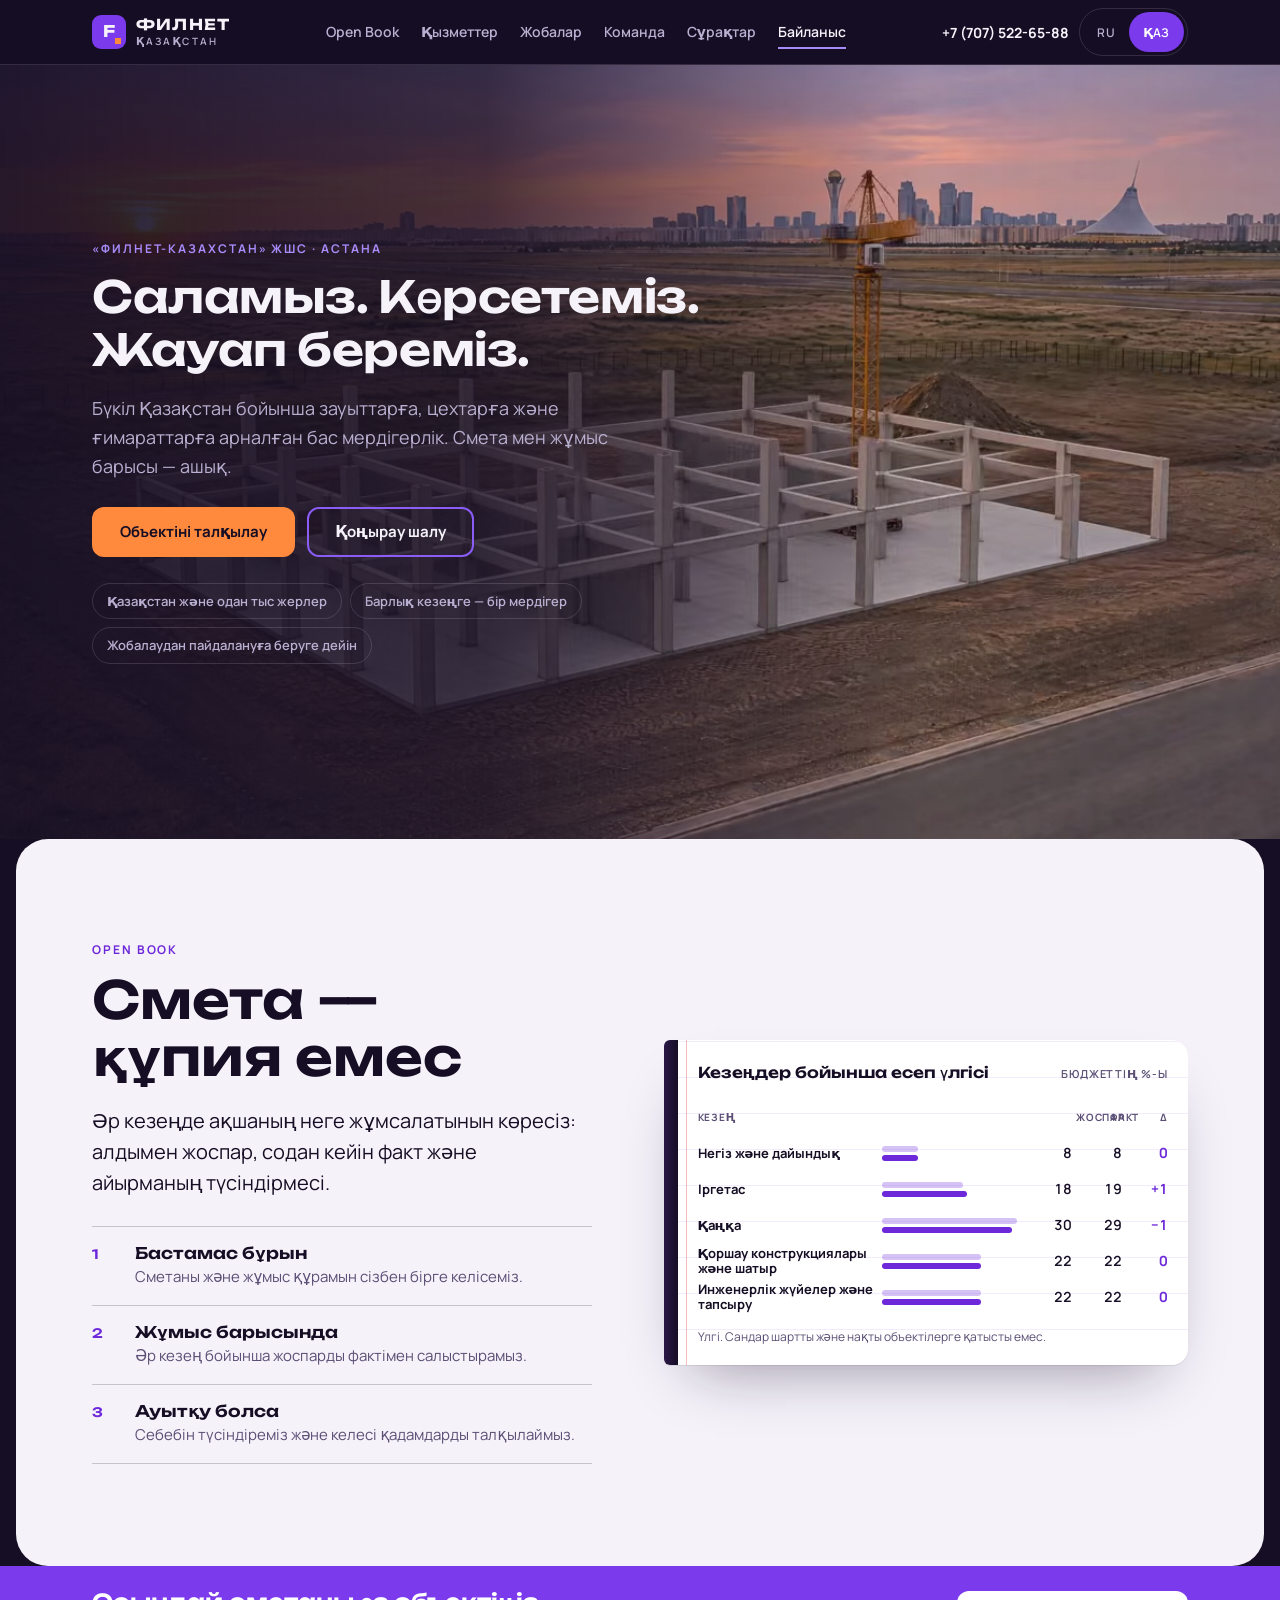
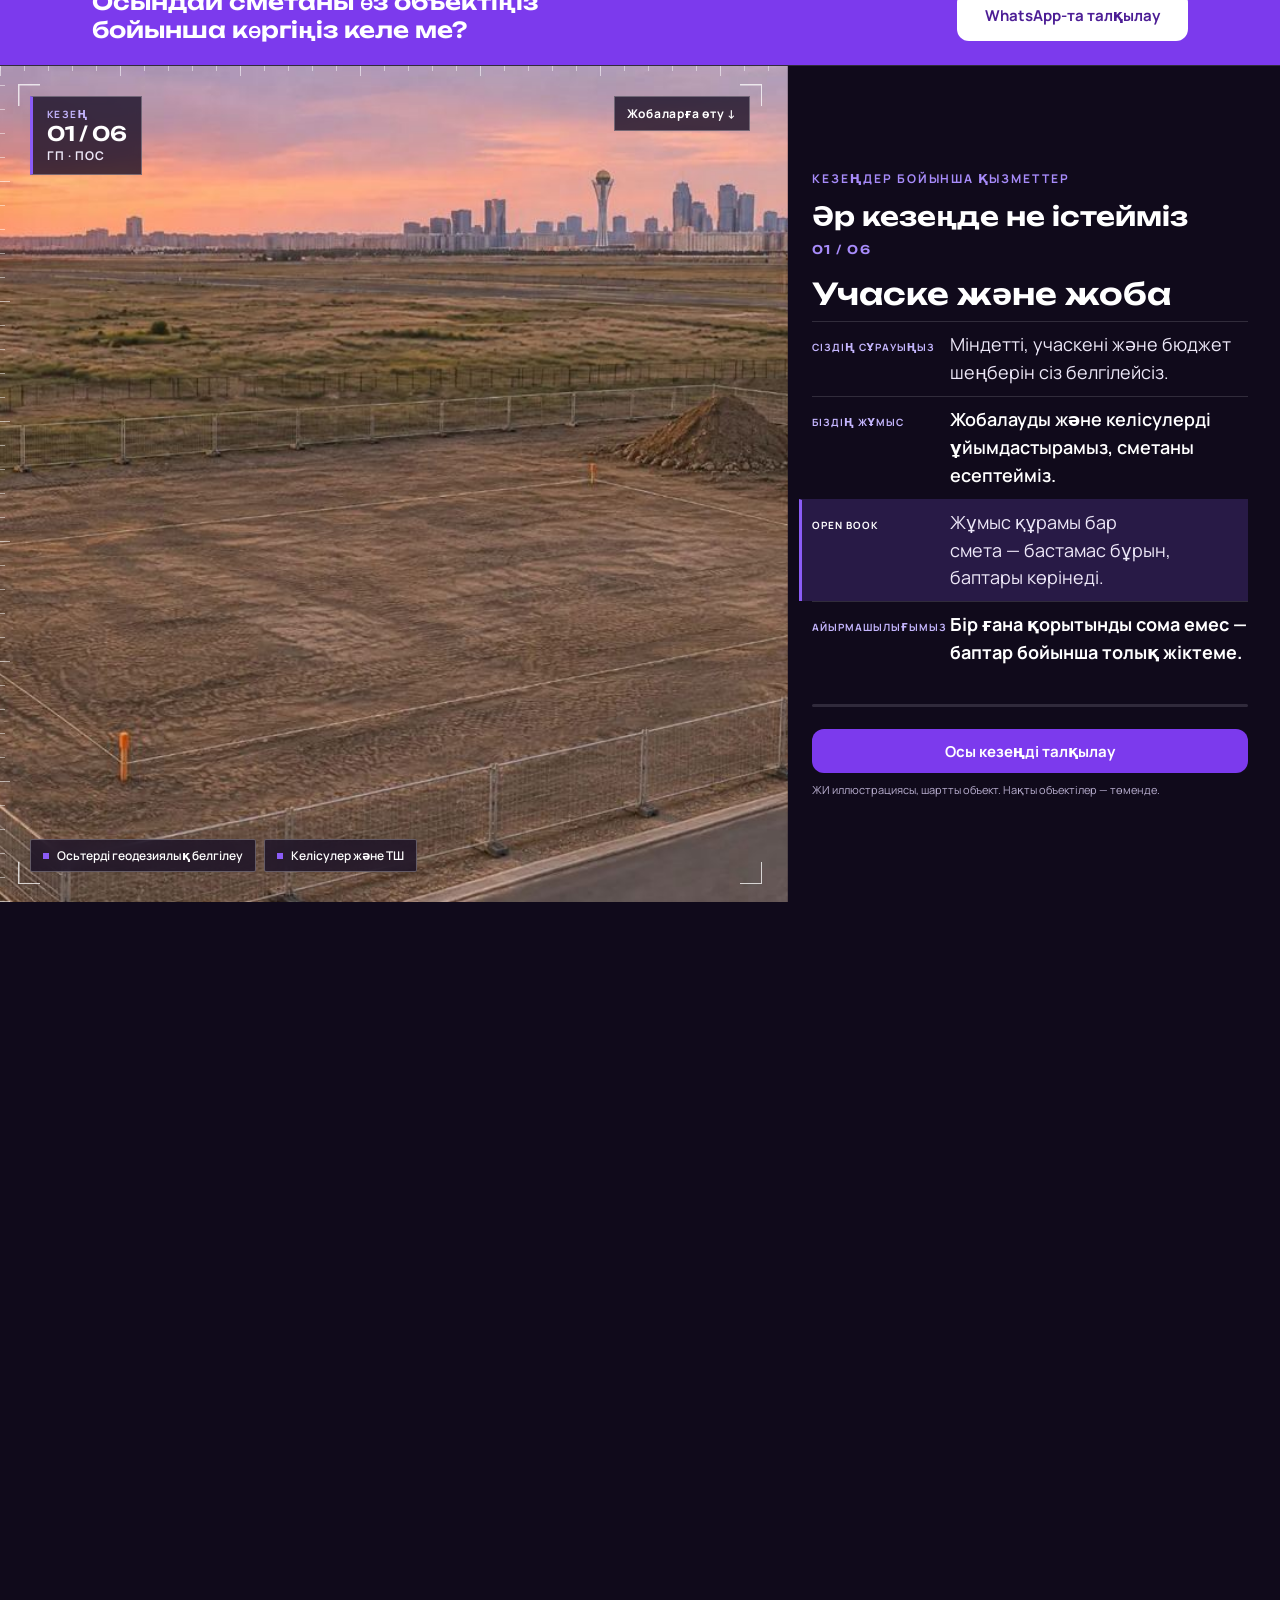
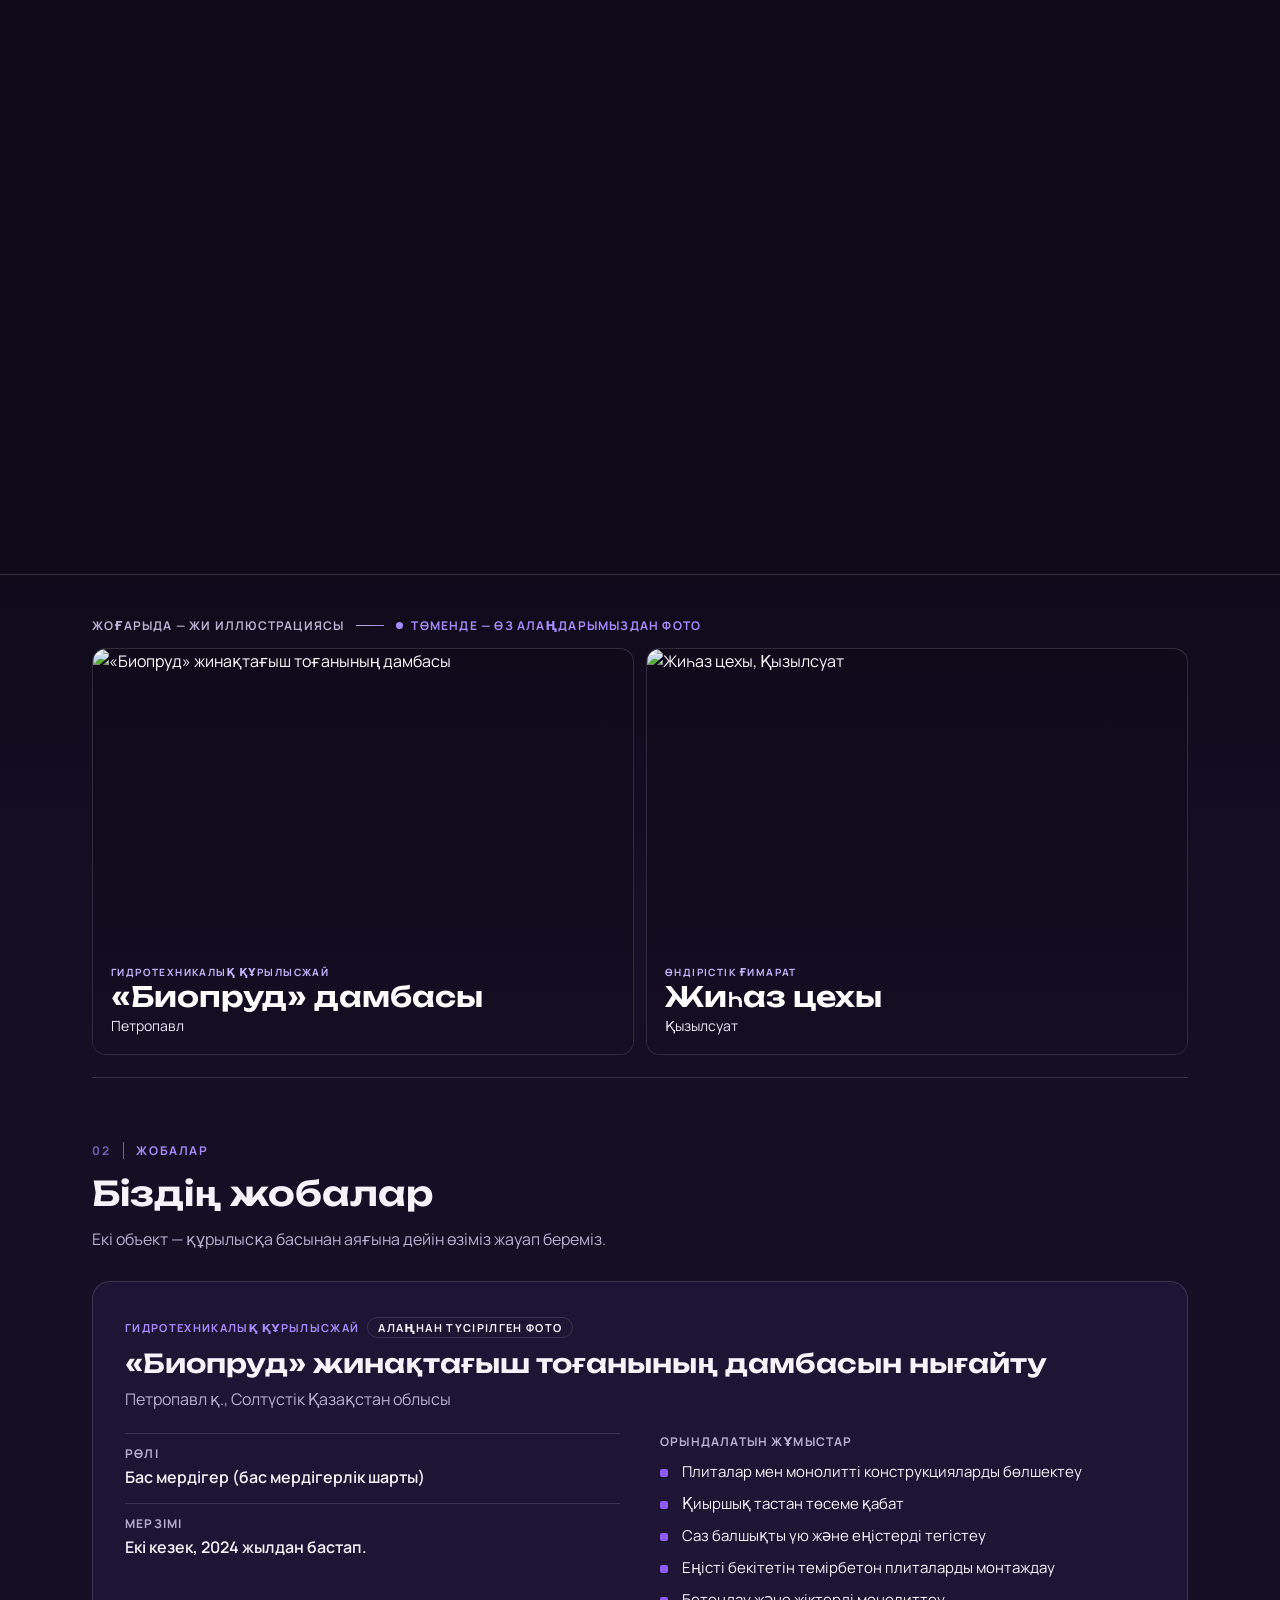
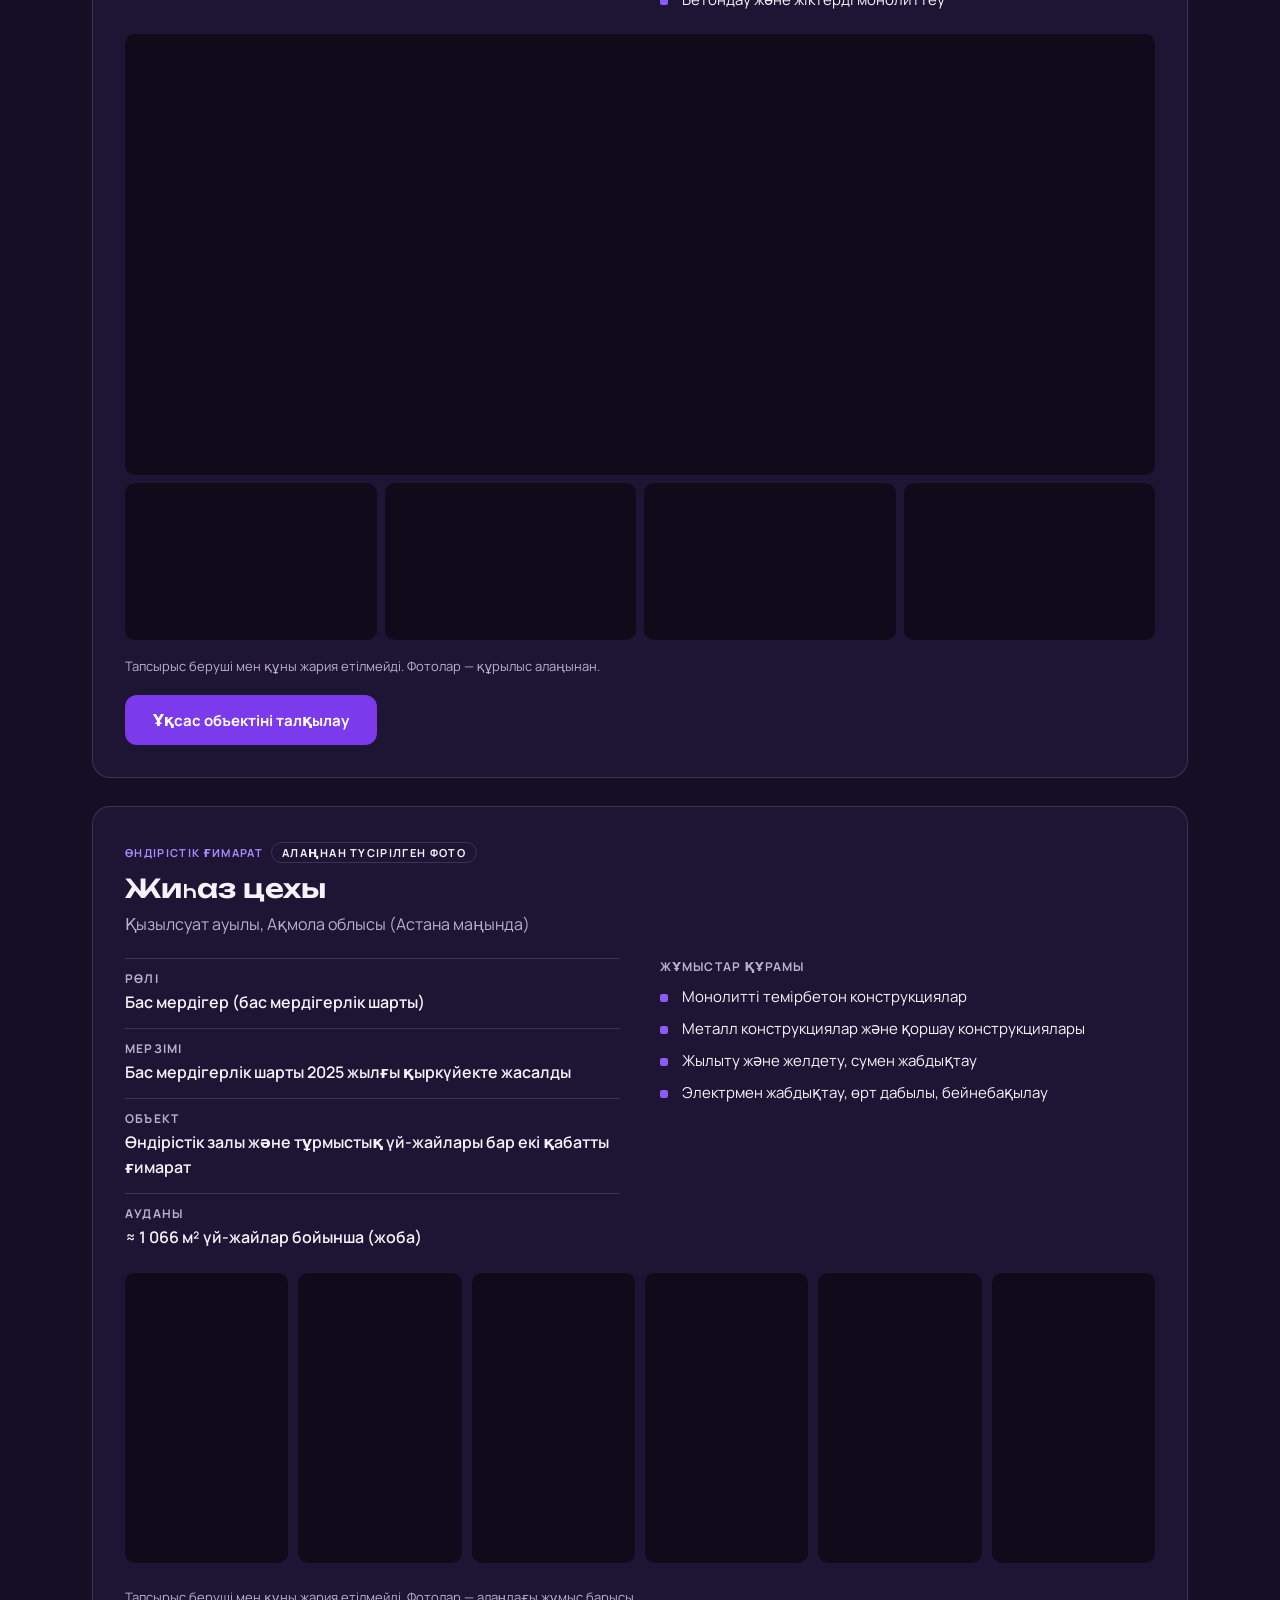
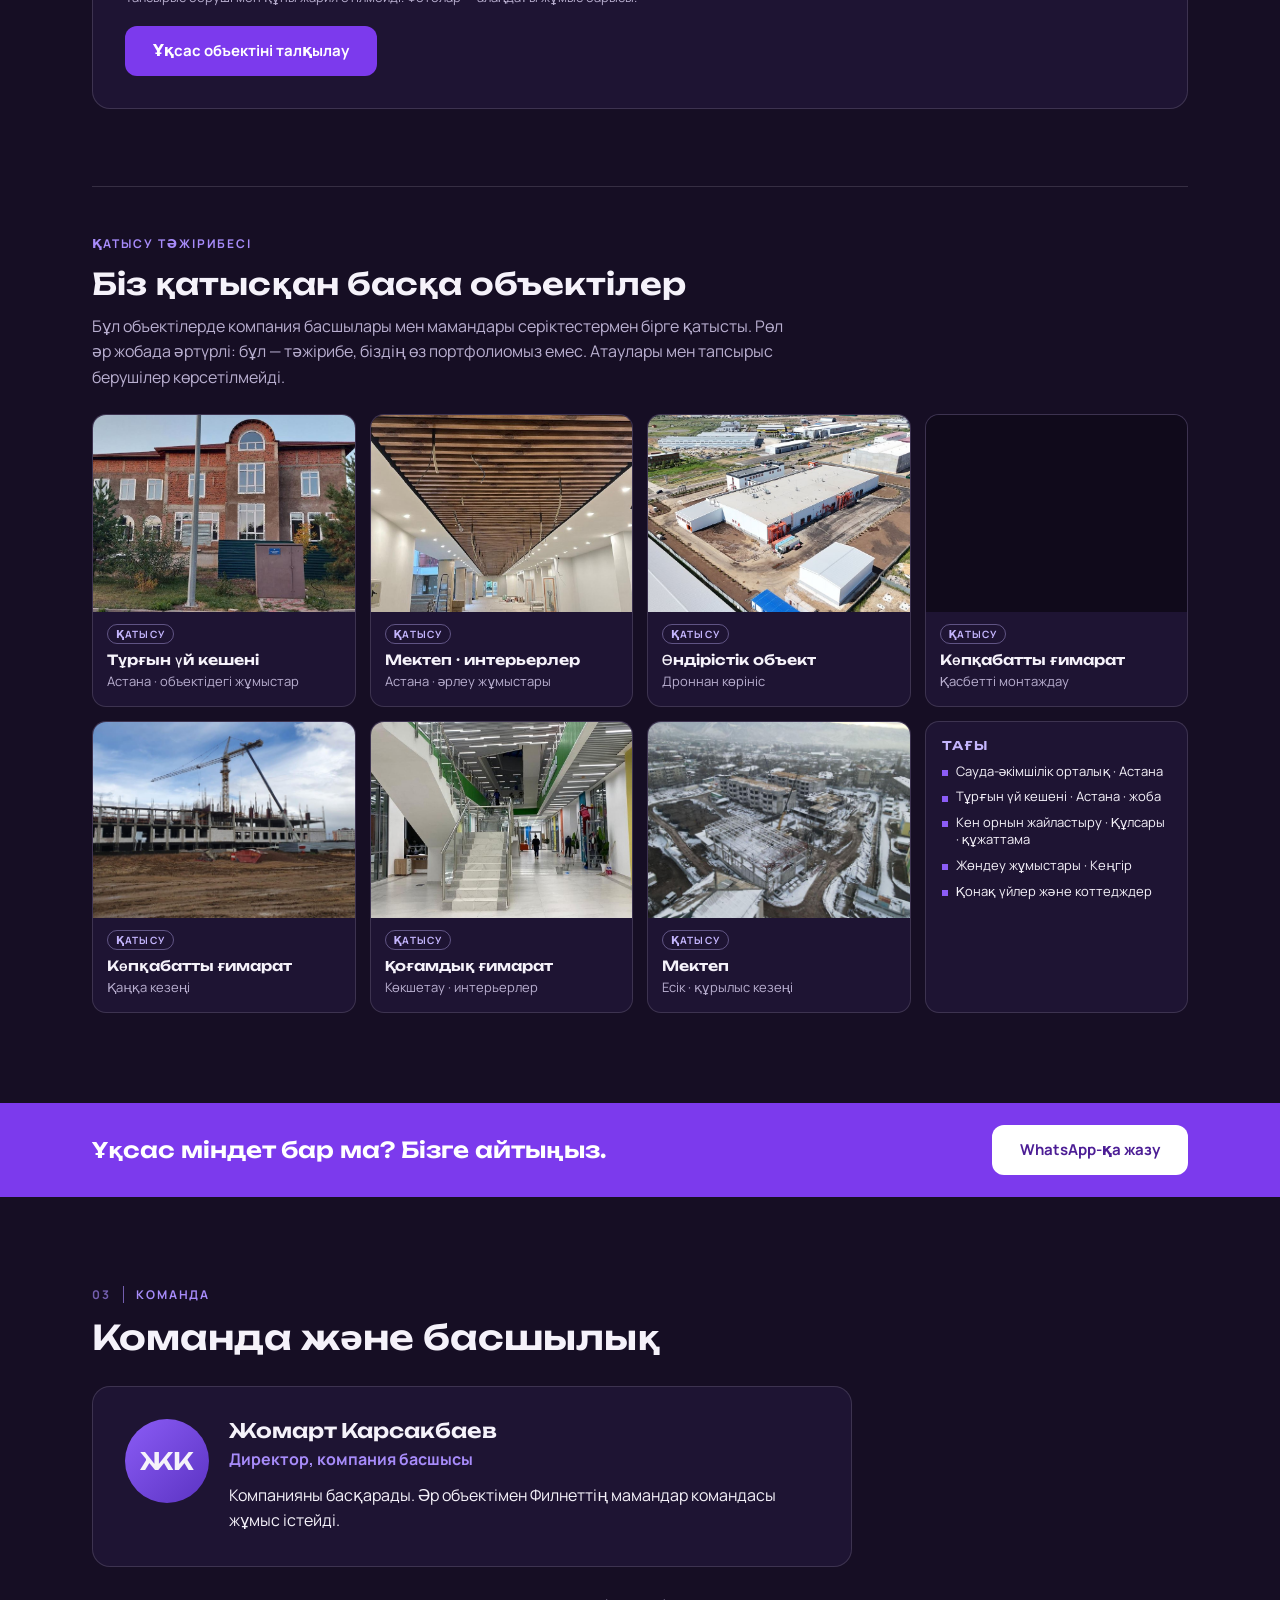
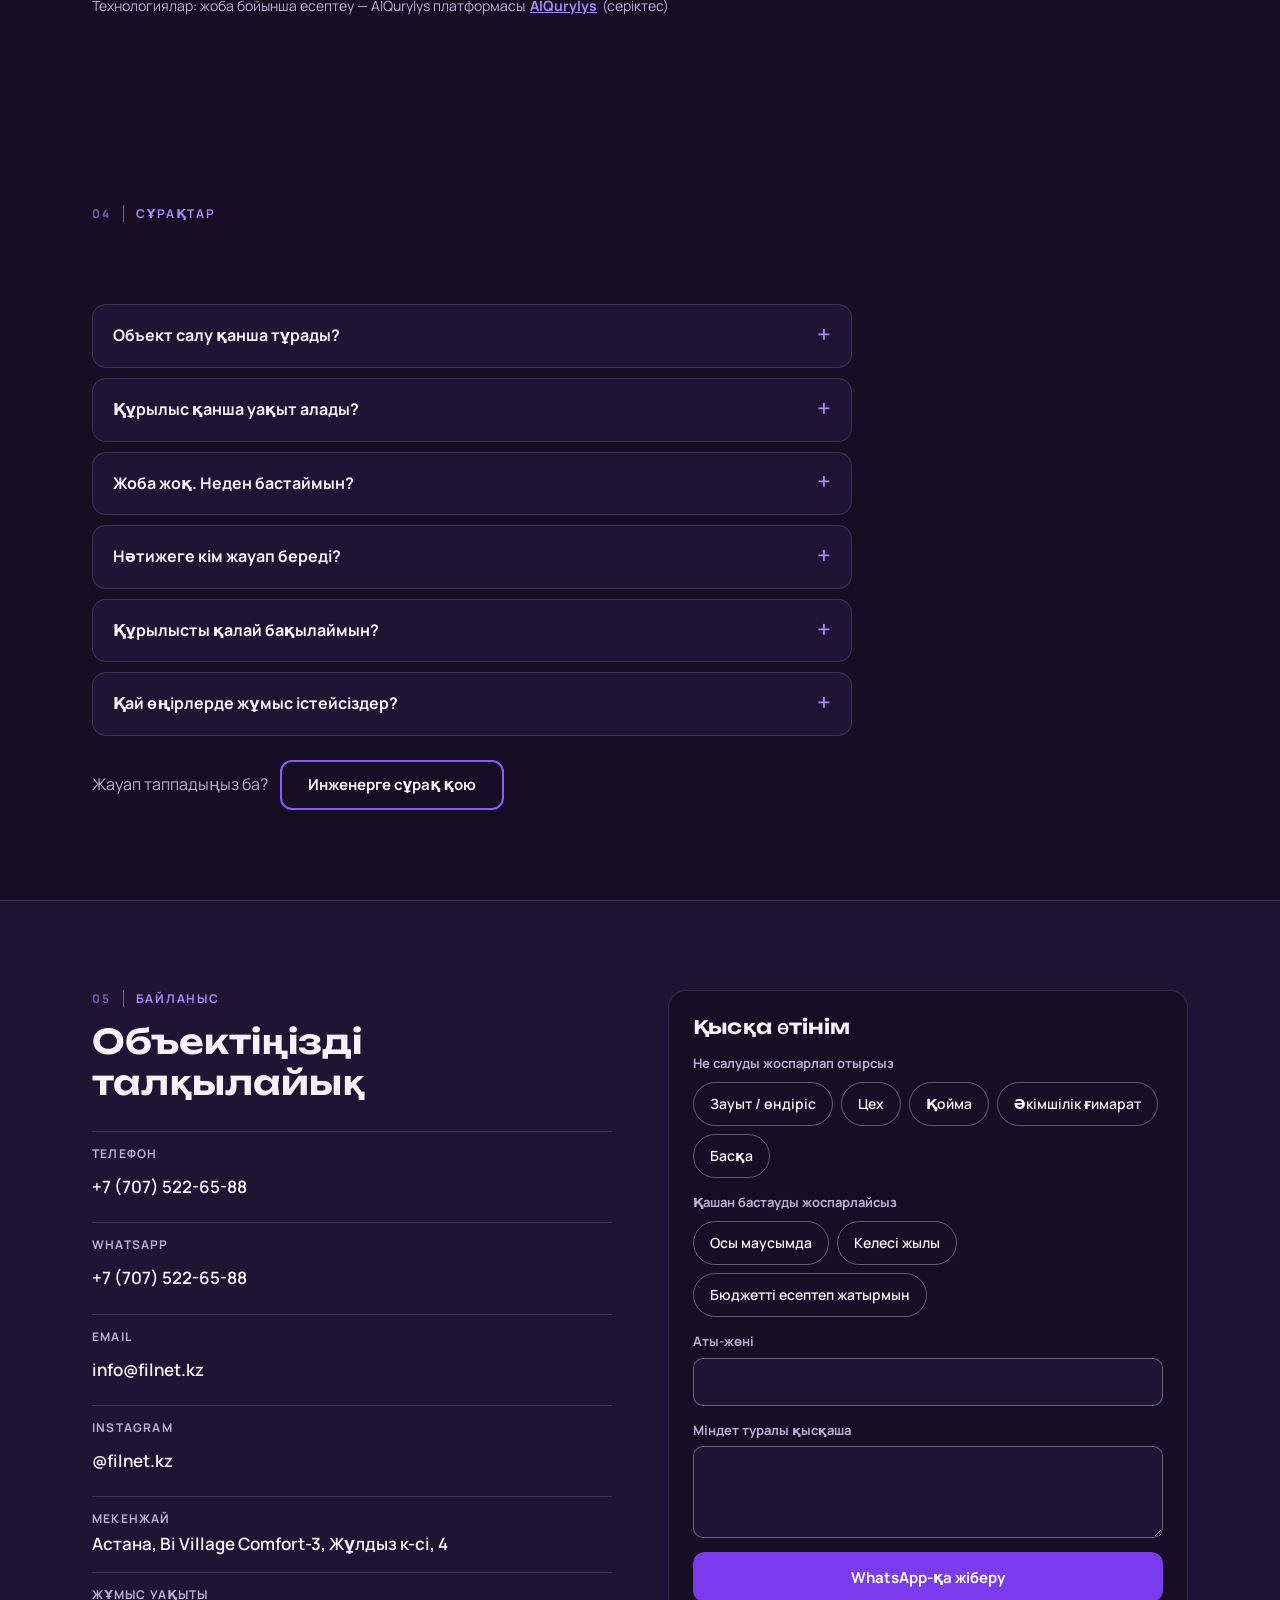
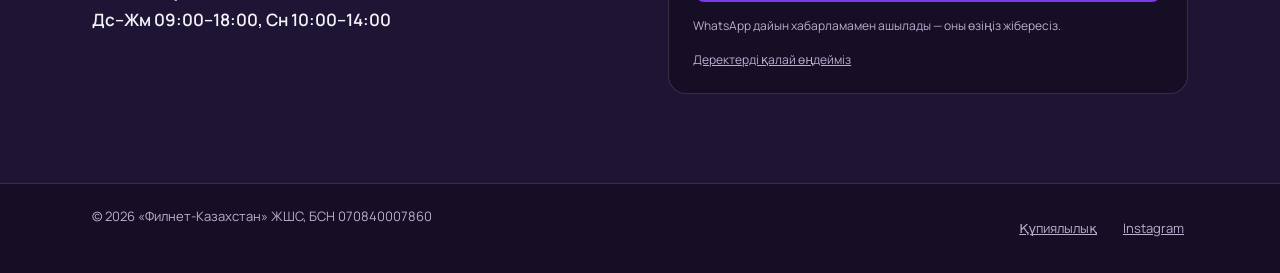
==== commit 6a153629: "Header phone, scene skip link, FAQ structured data (ru, kk) Co-Authored-By: Claude Sonnet 5.5 <norep" ====
--- a/kk/index.html
+++ b/kk/index.html
@@ -23,12 +23,13 @@
 <link rel="alternate" hreflang="ru" href="https://yessenaliev.github.io/filnet-site/">
 <link rel="alternate" hreflang="kk" href="https://yessenaliev.github.io/filnet-site/kk/">
 <link rel="alternate" hreflang="x-default" href="https://yessenaliev.github.io/filnet-site/">
+<script type="application/ld+json">{"@context": "https://schema.org", "@type": "FAQPage", "mainEntity": [{"@type": "Question", "name": "Сколько стоит построить объект?", "acceptedAnswer": {"@type": "Answer", "text": "Без вводных честную цифру не назовёт никто. Ориентир даём по вводным, точную цену — по смете на основе проекта, до подписания договора."}}, {"@type": "Question", "name": "Сколько займёт строительство?", "acceptedAnswer": {"@type": "Answer", "text": "Зависит от объёма, конструктива, сезона и готовности проекта. График по этапам даём вместе со сметой, сроки фиксируем в договоре."}}, {"@type": "Question", "name": "Проекта нет. С чего начать?", "acceptedAnswer": {"@type": "Answer", "text": "С вводных: участок, назначение, площадь. Подключим проектировщиков и согласуем решения до стройки."}}, {"@type": "Question", "name": "Кто отвечает за результат?", "acceptedAnswer": {"@type": "Answer", "text": "Генподрядчик по договору. Субподрядчиков подбираем и контролируем мы, перед вами отвечаем тоже мы."}}, {"@type": "Question", "name": "Как контролировать стройку?", "acceptedAnswer": {"@type": "Answer", "text": "Фотоотчёты, исполнительная документация, акты скрытых работ, визиты на площадку, ваш технадзор."}}, {"@type": "Question", "name": "В каких регионах вы работаете?", "acceptedAnswer": {"@type": "Answer", "text": "Мы из Астаны, но география не ограничена: наши объекты — в Петропавловске и под Астаной, а за новые проекты по Казахстану берёмся. Обсудим и задачи за его пределами."}}]}</script>
 <meta name="theme-color" content="#160E24">
 <link rel="icon" href="data:image/svg+xml,%3Csvg xmlns='http://www.w3.org/2000/svg' viewBox='0 0 64 64'%3E%3Crect width='64' height='64' rx='14' fill='%23160E24'/%3E%3Cpath d='M20 46V18h24v7H28v4h13v7H28v10z' fill='%238B5CF6'/%3E%3Crect x='44' y='39' width='6' height='7' fill='%23FF8A3D'/%3E%3C/svg%3E">
 <link rel="preconnect" href="https://fonts.googleapis.com">
 <link rel="preconnect" href="https://fonts.gstatic.com" crossorigin>
 <link href="https://fonts.googleapis.com/css2?family=Manrope:wght@400;500;600;700&family=Unbounded:wght@500;600;700&display=swap" rel="stylesheet">
-<link rel="stylesheet" href="../css/style.css?v=14">
+<link rel="stylesheet" href="../css/style.css?v=15">
 </head>
 <body>
 
@@ -47,6 +48,7 @@
       <a href="#contacts" data-i18n="nav.contacts">Байланыс</a>
     </nav>
     <div class="hdr-r">
+      <a class="hdr-phone" href="tel:+77075226588">+7 (707) 522-65-88</a>
       <div class="lang" role="group" aria-label="Язык / Тіл">
         <button type="button" data-set-lang="ru">RU</button>
         <button type="button" data-set-lang="kk" class="is-on">ҚАЗ</button>
@@ -144,7 +146,8 @@
       <div class="bld-fig"><img class="is-on" decoding="async" src="../assets/b-1.jpg" width="1280" height="724" alt="ЖИ иллюстрациясы, шартты объект: учаске және жоба" data-i18n-alt="b.a1"><img loading="lazy" decoding="async" src="../assets/b-2.jpg" width="1280" height="724" alt="ЖИ иллюстрациясы, шартты объект: жер жұмыстары және іргетас" data-i18n-alt="b.a2"><img loading="lazy" decoding="async" src="../assets/b-3.jpg" width="1280" height="724" alt="ЖИ иллюстрациясы, шартты объект: қаңқа" data-i18n-alt="b.a3"><img loading="lazy" decoding="async" src="../assets/b-4.jpg" width="1280" height="724" alt="ЖИ иллюстрациясы, шартты объект: қоршау конструкциялары және шатыр" data-i18n-alt="b.a4"><img loading="lazy" decoding="async" src="../assets/b-5.jpg" width="1280" height="724" alt="ЖИ иллюстрациясы, шартты объект: инженерлік жүйелер" data-i18n-alt="b.a5"><img loading="lazy" decoding="async" src="../assets/b-6.jpg" width="1280" height="724" alt="ЖИ иллюстрациясы, шартты объект: объектіні тапсыру" data-i18n-alt="b.a6"><video class="scrub-video" id="scrub-video" muted playsinline preload="none" tabindex="-1" aria-hidden="true" data-src="../assets/video/scrub.mp4"></video>
           <div class="bld-hud" aria-hidden="true"><i class="rl-t"></i><i class="rl-l"></i>
           <div class="hud-stamp"><small id="hud-k" data-i18n="hud.k">Кезең</small><b id="hud-n">01 / 06</b><span id="hud-s">ГП · ПОС</span></div>
-          <div class="hud-chips" id="hud-c"></div></div></div>
+          <div class="hud-chips" id="hud-c"></div>
+          <a class="scene-skip" href="#projects" data-i18n="sk.t">Жобаларға өту ↓</a></div></div>
       <div class="wrap bld-panel">
         <p class="eyebrow" data-i18n="b.eyebrow">Кезеңдер бойынша қызметтер</p>
         <h2 data-i18n="b.h2">Әр кезеңде не істейміз</h2><span class="st-num" id="st-num">01 / 06</span>
@@ -374,6 +377,6 @@
 
 <div class="lb" id="lb" role="dialog" aria-modal="true" hidden><button type="button" class="lb-x" aria-label="Жабу" data-i18n-aria="lb.close">×</button><img alt=""></div>
 
-<script src="../js/main.js?v=14"></script>
+<script src="../js/main.js?v=15"></script>
 </body>
 </html>
--- a/css/style.css
+++ b/css/style.css
@@ -621,3 +621,11 @@
 
 .priv-link{font-size:12px;color:var(--mut);text-decoration:underline}
 .ftr-links{display:flex;gap:18px;flex-wrap:wrap}
+
+/* ===== v15: header phone, scene skip link ===== */
+.hdr-phone{display:none;font:700 14px var(--f-t);color:var(--txt);text-decoration:none;white-space:nowrap}
+.hdr-phone:hover{color:#C4B5FD}
+@media(min-width:1100px){.hdr-phone{display:inline-block}}
+.scene-skip{position:absolute;right:30px;top:30px;pointer-events:auto;font:700 12px var(--f-t);letter-spacing:.06em;color:#fff;text-decoration:none;background:rgba(22,14,36,.78);border:1px solid rgba(255,255,255,.28);padding:8px 12px;backdrop-filter:blur(6px);z-index:4}
+.scene-skip:hover{border-color:#8B5CF6}
+@media(max-width:719px){.scene-skip{right:20px;top:20px;padding:6px 9px;font-size:11px}}
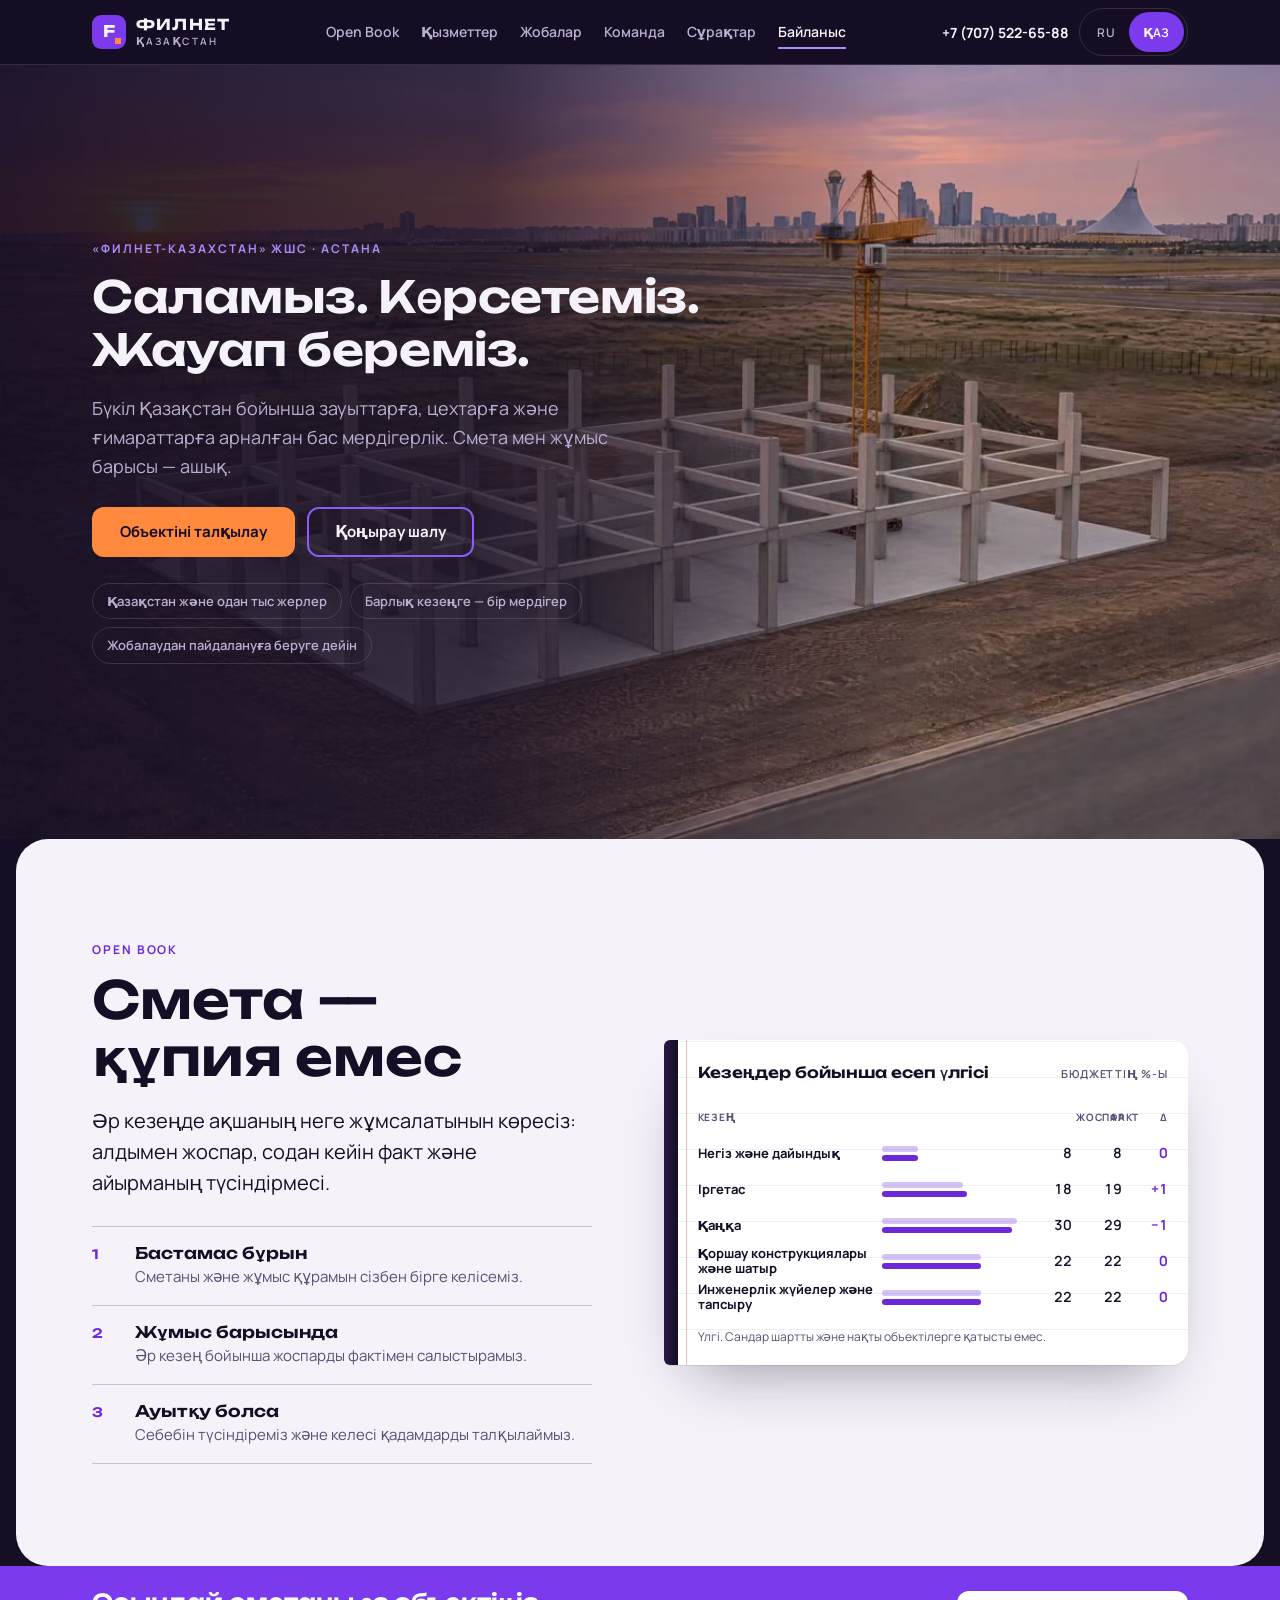
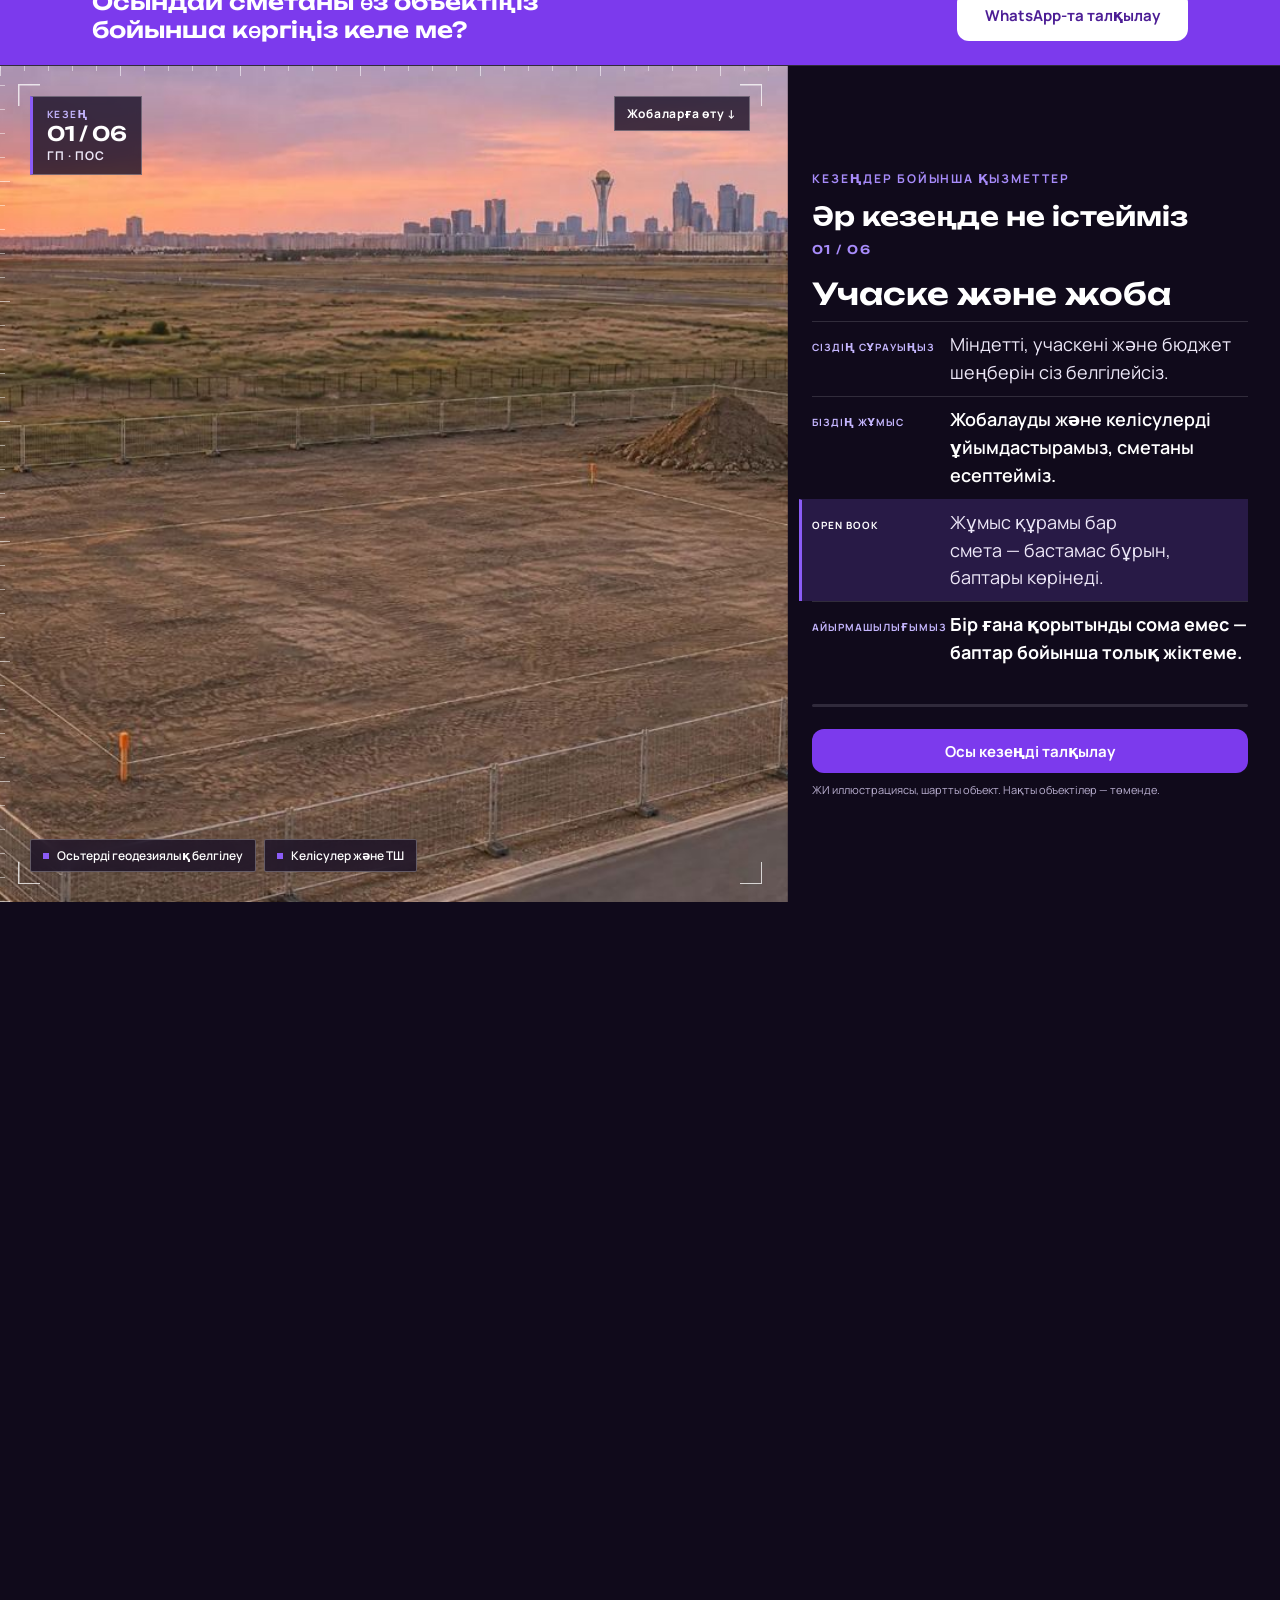
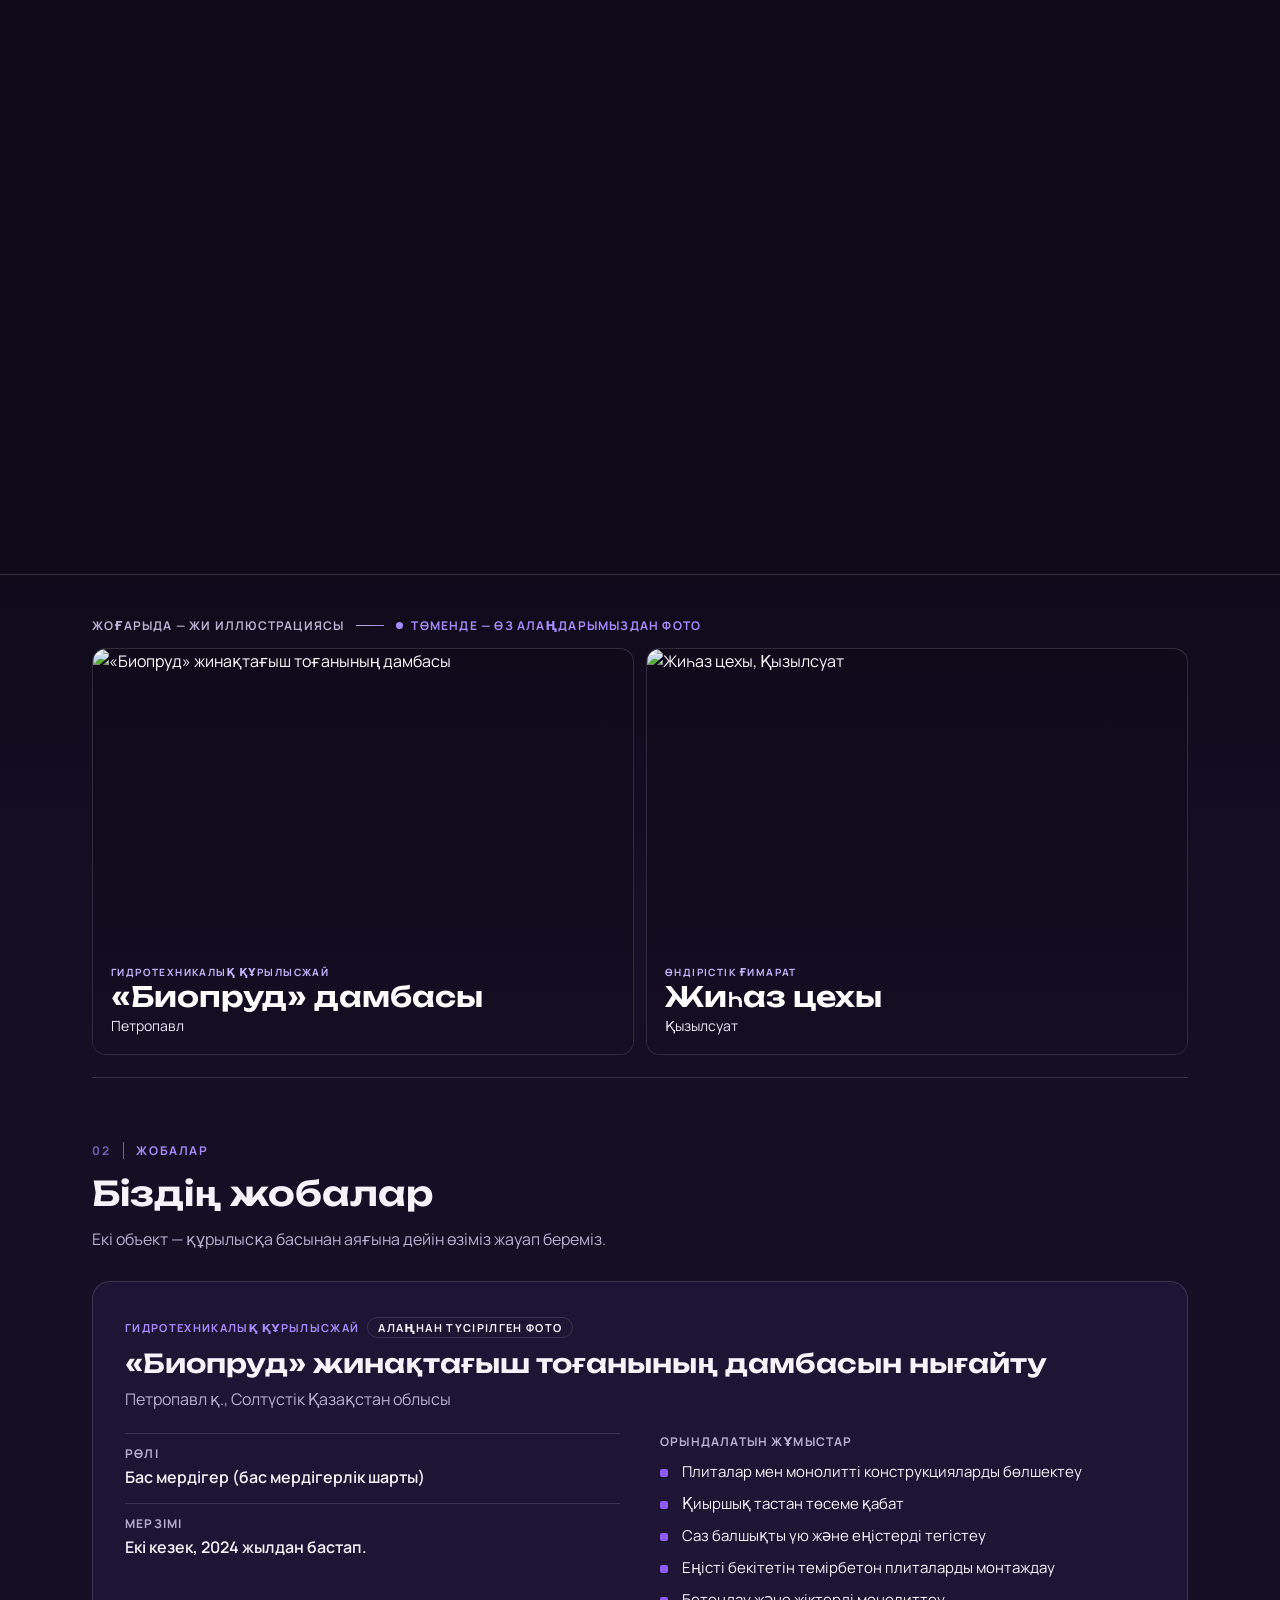
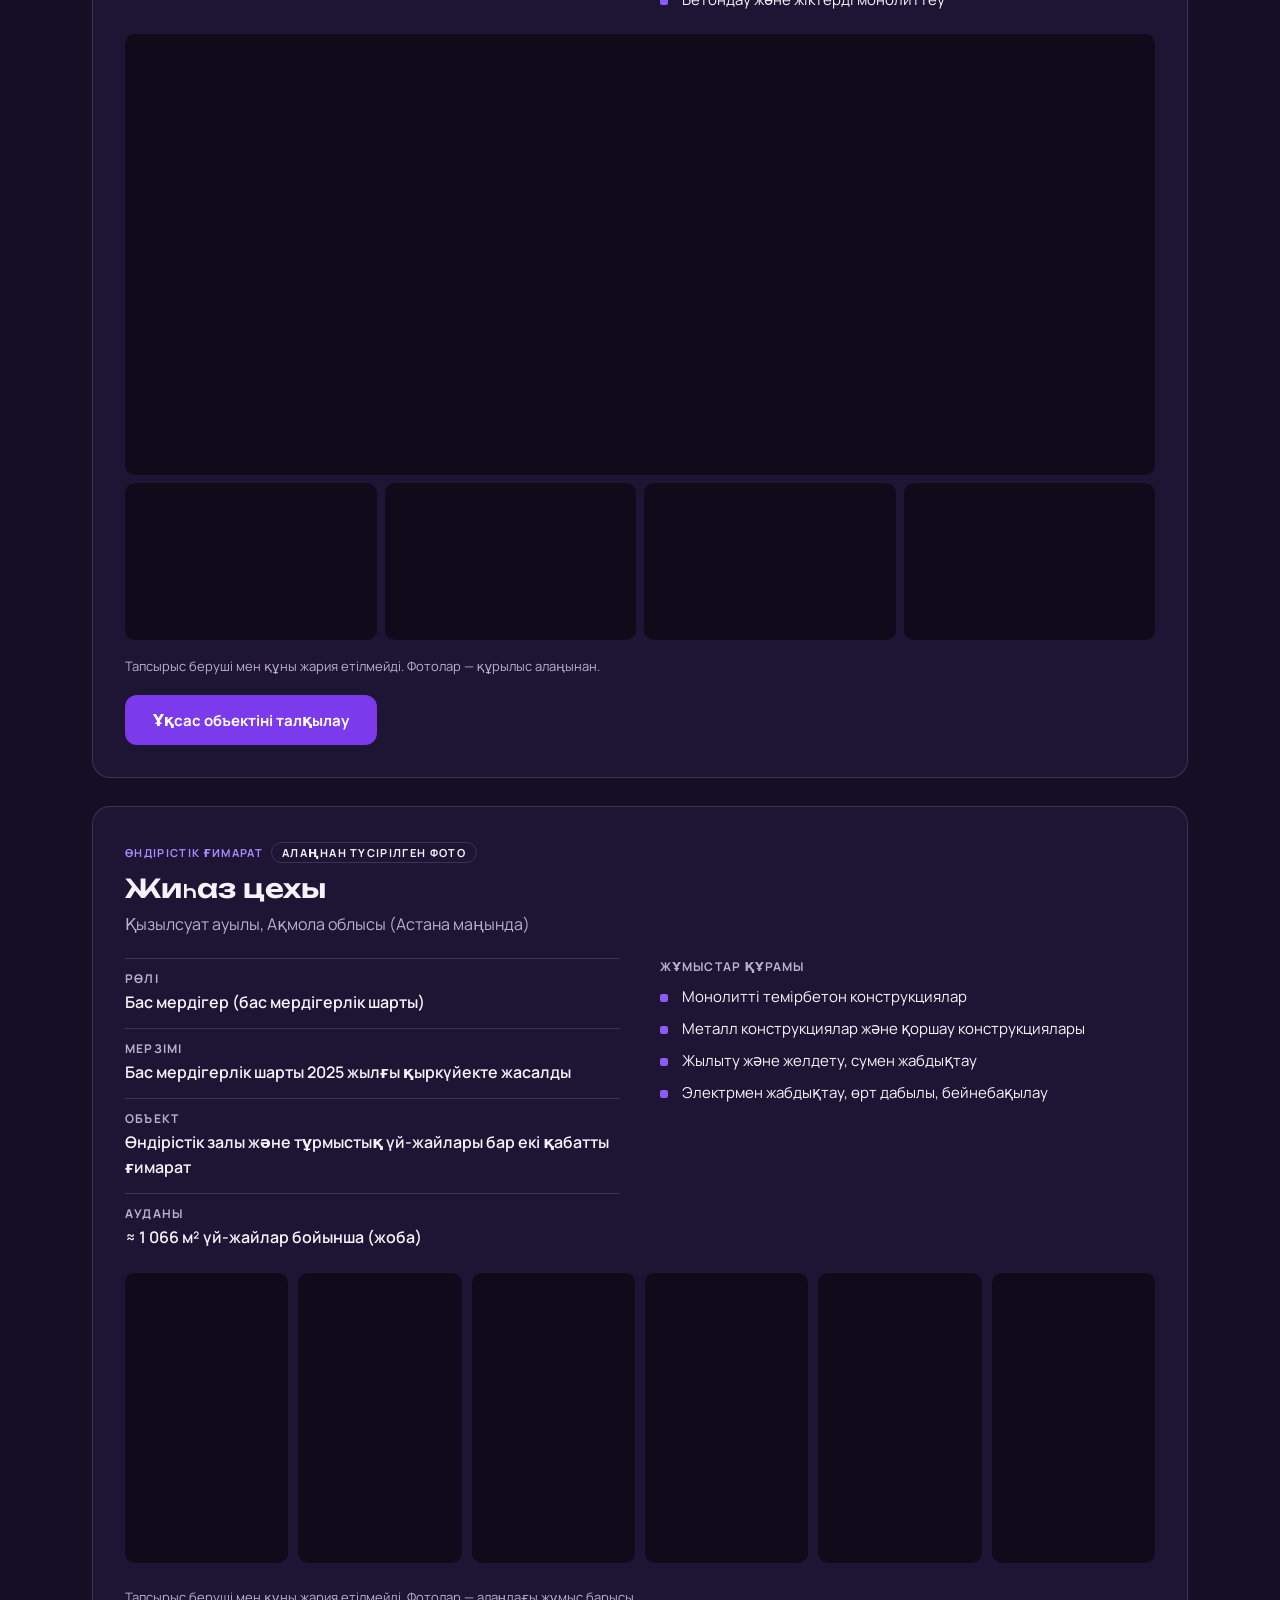
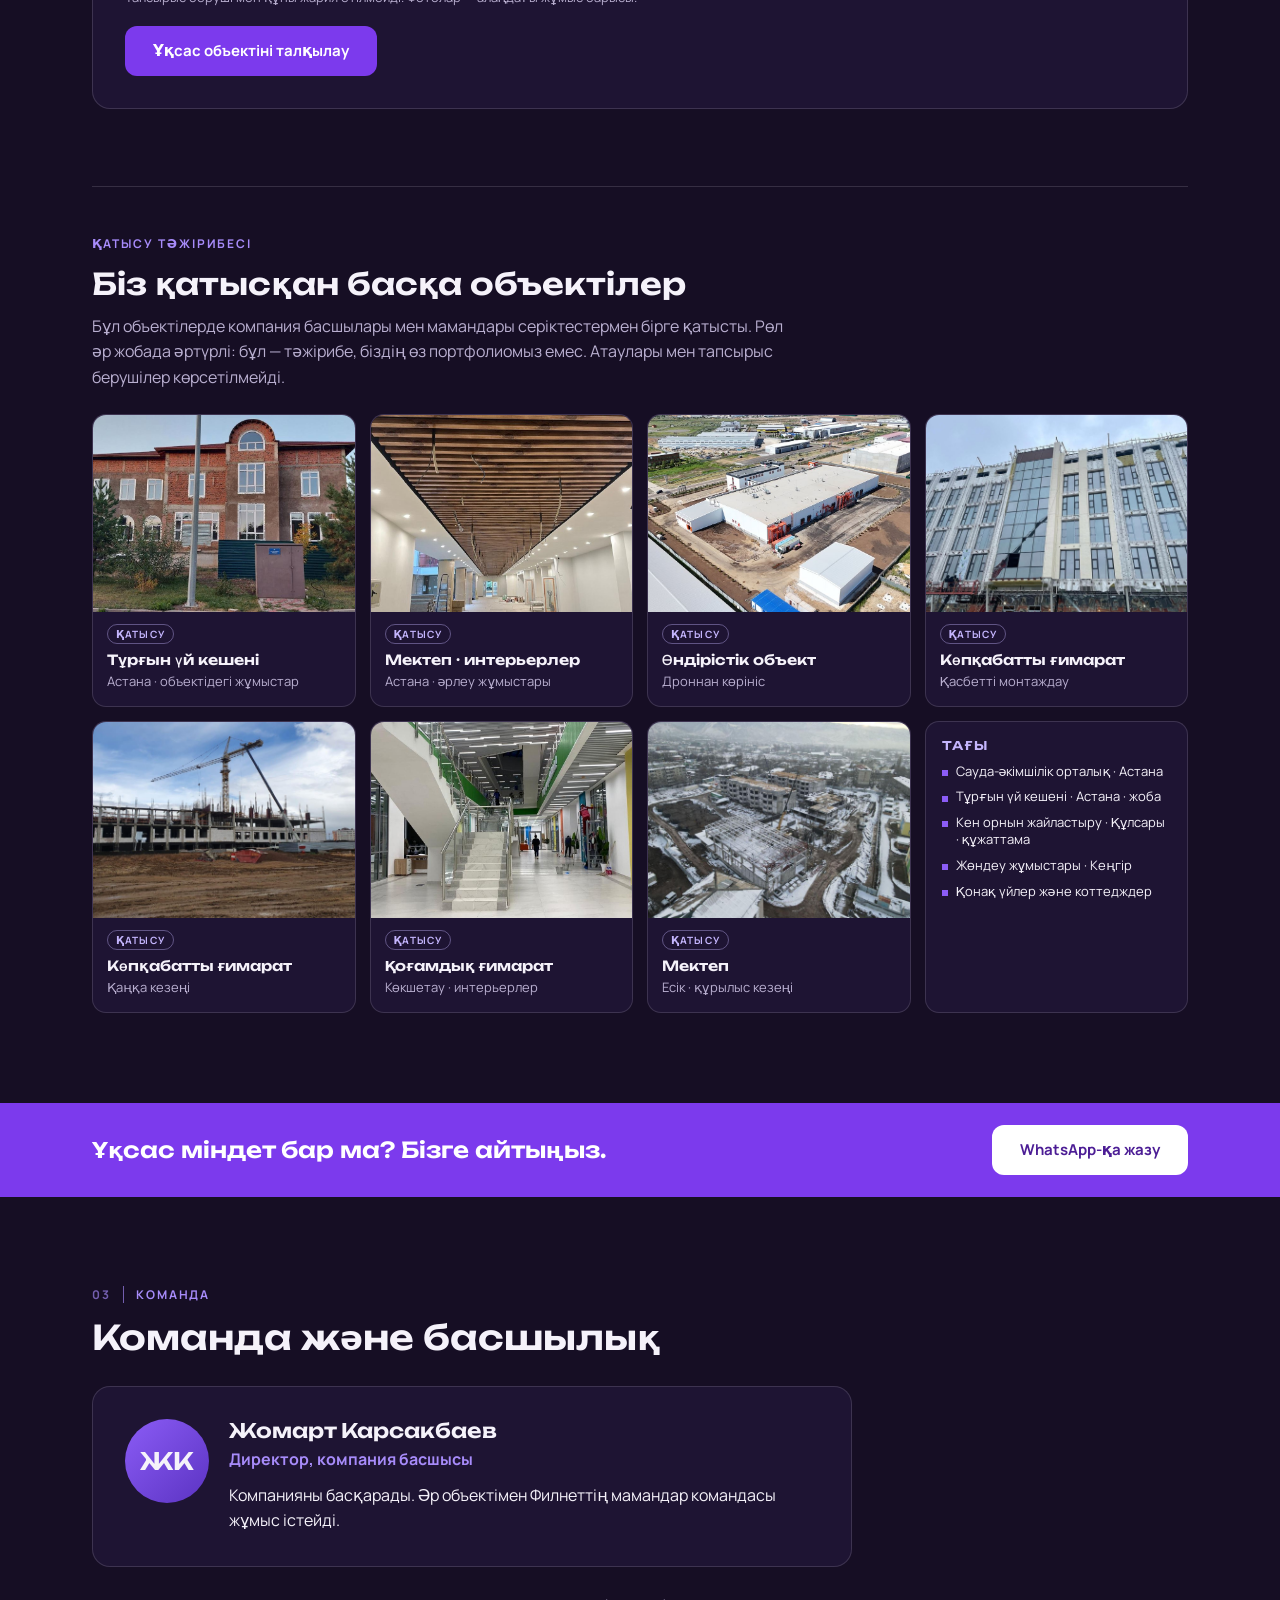
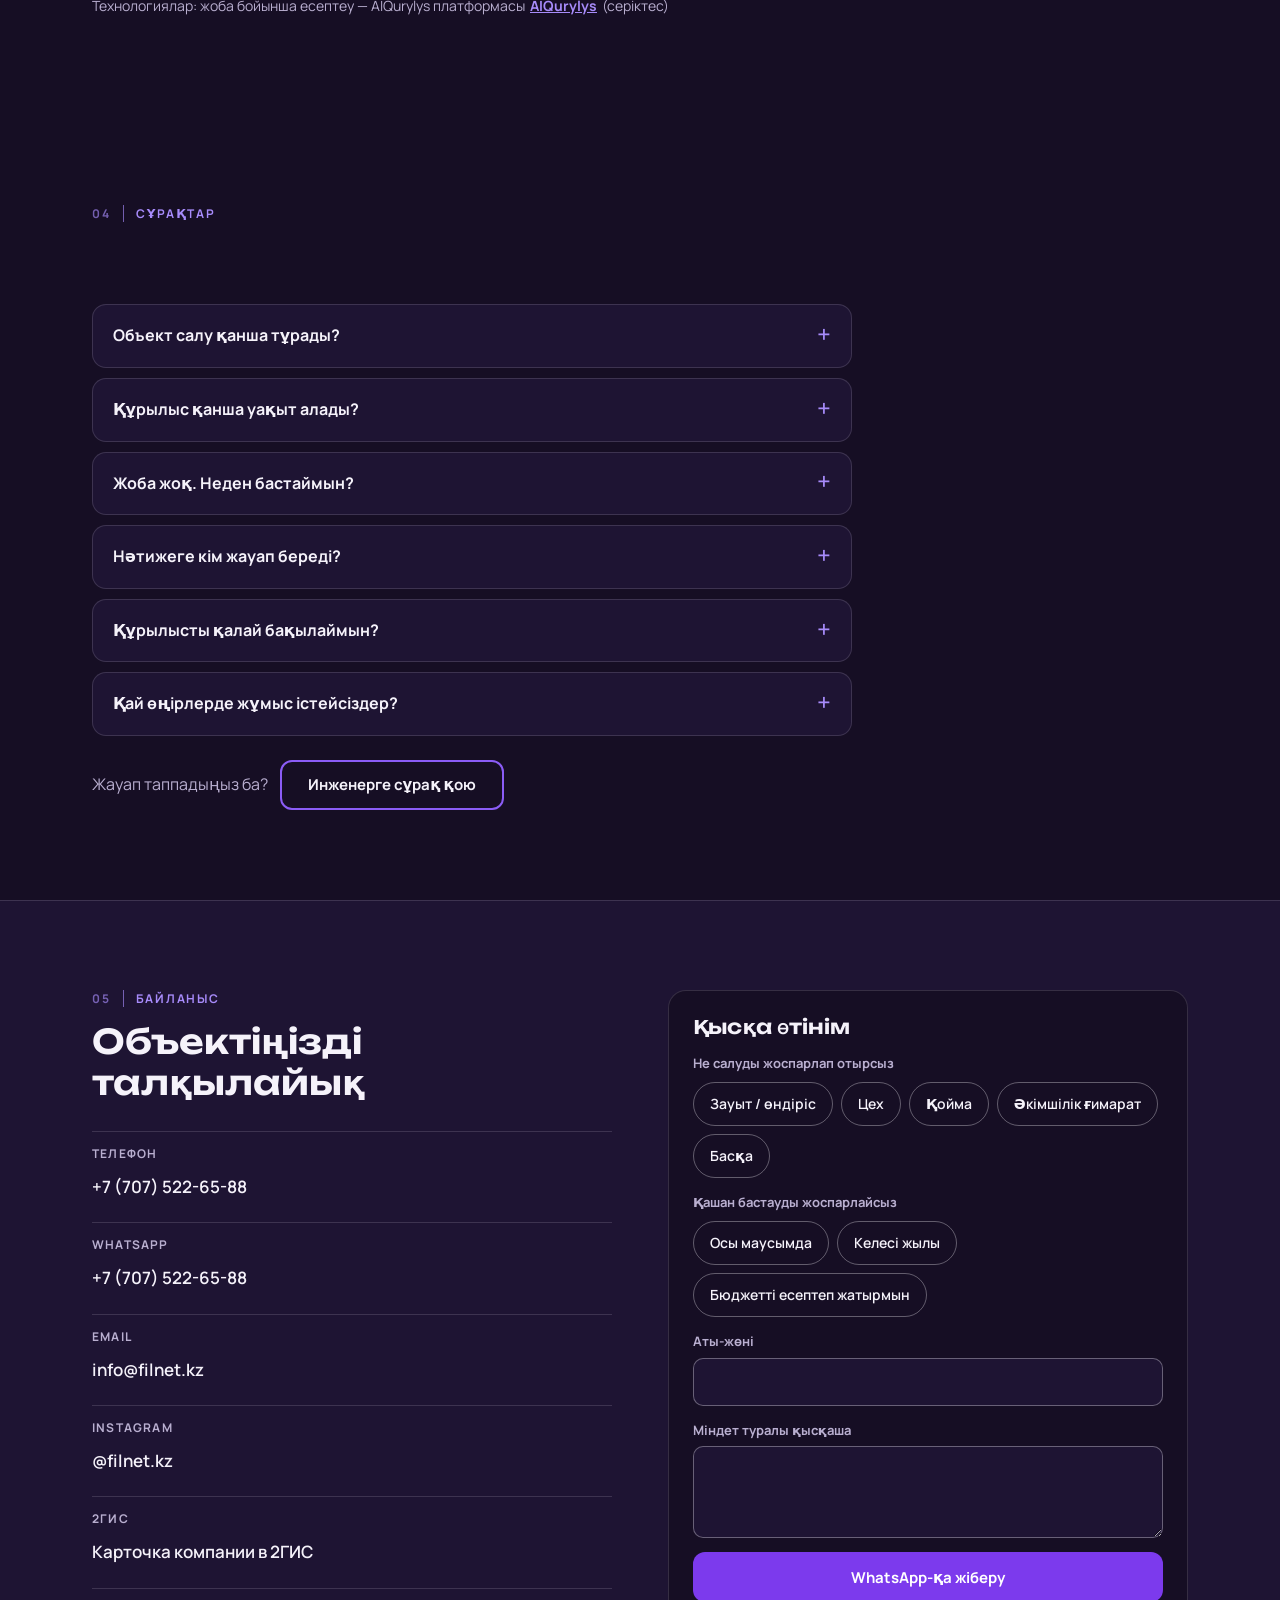
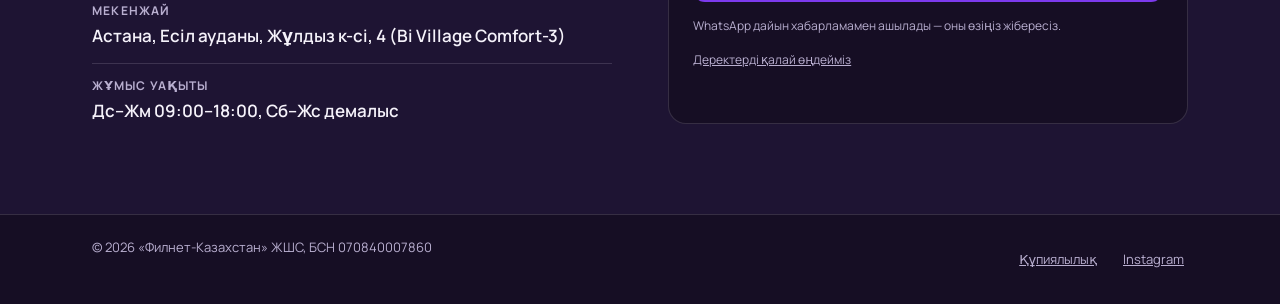
==== commit 8491e8d9: "Address and hours from 2GIS, schema geo/hours, 2GIS link, director photo hook Co-Authored-By: Claude" ====
--- a/kk/index.html
+++ b/kk/index.html
@@ -17,7 +17,7 @@
 <meta property="og:locale:alternate" content="ru_RU">
 <meta name="twitter:card" content="summary_large_image">
 <meta name="twitter:image" content="https://yessenaliev.github.io/filnet-site/assets/og.jpg">
-<script type="application/ld+json">{"@context": "https://schema.org", "@type": "GeneralContractor", "name": "ТОО «Филнет-Казахстан»", "alternateName": "Filnet-Kazakhstan", "url": "https://yessenaliev.github.io/filnet-site/", "telephone": "+77075226588", "email": "info@filnet.kz", "image": "https://yessenaliev.github.io/filnet-site/assets/og.jpg", "address": {"@type": "PostalAddress", "addressLocality": "Астана", "addressCountry": "KZ"}, "areaServed": {"@type": "Country", "name": "Kazakhstan"}, "knowsLanguage": ["ru", "kk"], "sameAs": ["https://www.instagram.com/filnet.kz/"]}</script>
+<script type="application/ld+json">{"@context": "https://schema.org", "@type": "GeneralContractor", "name": "ТОО «Филнет-Казахстан»", "alternateName": "Filnet-Kazakhstan", "url": "https://yessenaliev.github.io/filnet-site/", "telephone": "+77075226588", "email": "info@filnet.kz", "image": "https://yessenaliev.github.io/filnet-site/assets/og.jpg", "address": {"@type": "PostalAddress", "streetAddress": "ул. Жулдыз, 4", "addressLocality": "Астана", "addressCountry": "KZ"}, "areaServed": {"@type": "Country", "name": "Kazakhstan"}, "knowsLanguage": ["ru", "kk"], "sameAs": ["https://www.instagram.com/filnet.kz/", "https://2gis.kz/astana/firm/70000001114961229"], "geo": {"@type": "GeoCoordinates", "latitude": 51.084686, "longitude": 71.442512}, "openingHoursSpecification": [{"@type": "OpeningHoursSpecification", "dayOfWeek": ["Monday", "Tuesday", "Wednesday", "Thursday", "Friday"], "opens": "09:00", "closes": "18:00"}]}</script>
 <meta name="robots" content="noindex,nofollow">
 <link rel="canonical" href="https://yessenaliev.github.io/filnet-site/kk/">
 <link rel="alternate" hreflang="ru" href="https://yessenaliev.github.io/filnet-site/">
@@ -29,7 +29,7 @@
 <link rel="preconnect" href="https://fonts.googleapis.com">
 <link rel="preconnect" href="https://fonts.gstatic.com" crossorigin>
 <link href="https://fonts.googleapis.com/css2?family=Manrope:wght@400;500;600;700&family=Unbounded:wght@500;600;700&display=swap" rel="stylesheet">
-<link rel="stylesheet" href="../css/style.css?v=15">
+<link rel="stylesheet" href="../css/style.css?v=16">
 </head>
 <body>
 
@@ -332,8 +332,9 @@
         <li><span>WhatsApp</span><a href="https://wa.me/77075226588" target="_blank" rel="noopener">+7 (707) 522-65-88</a></li>
         <li><span>Email</span><a href="mailto:info@filnet.kz">info@filnet.kz</a></li>
         <li><span>Instagram</span><a href="https://www.instagram.com/filnet.kz/" target="_blank" rel="noopener">@filnet.kz</a></li>
-        <li><span data-i18n="ct.addr">Мекенжай</span><b><span data-i18n="ct.addrv">Астана, Bi Village Comfort-3, Жұлдыз к-сі, 4</span> <span class="ph">[ПОДТВЕРДИТЬ]</span></b></li>
-        <li><span data-i18n="ct.hours">Жұмыс уақыты</span><b><span data-i18n="ct.hoursv">Дс–Жм 09:00–18:00, Сн 10:00–14:00</span> <span class="ph">[ПОДТВЕРДИТЬ]</span></b></li>
+        <li><span>2ГИС</span><a href="https://2gis.kz/astana/firm/70000001114961229" target="_blank" rel="noopener">Карточка компании в 2ГИС</a></li>
+        <li><span data-i18n="ct.addr">Мекенжай</span><b><span data-i18n="ct.addrv">Астана, Есіл ауданы, Жұлдыз к-сі, 4 (Bi Village Comfort-3)</span></b></li>
+        <li><span data-i18n="ct.hours">Жұмыс уақыты</span><b><span data-i18n="ct.hoursv">Дс–Жм 09:00–18:00, Сб–Жс демалыс</span></b></li>
       </ul>
     </div>
     <form class="form" id="wa-form" novalidate>
@@ -377,6 +378,6 @@
 
 <div class="lb" id="lb" role="dialog" aria-modal="true" hidden><button type="button" class="lb-x" aria-label="Жабу" data-i18n-aria="lb.close">×</button><img alt=""></div>
 
-<script src="../js/main.js?v=15"></script>
+<script src="../js/main.js?v=16"></script>
 </body>
 </html>
--- a/css/style.css
+++ b/css/style.css
@@ -629,3 +629,7 @@
 .scene-skip{position:absolute;right:30px;top:30px;pointer-events:auto;font:700 12px var(--f-t);letter-spacing:.06em;color:#fff;text-decoration:none;background:rgba(22,14,36,.78);border:1px solid rgba(255,255,255,.28);padding:8px 12px;backdrop-filter:blur(6px);z-index:4}
 .scene-skip:hover{border-color:#8B5CF6}
 @media(max-width:719px){.scene-skip{right:20px;top:20px;padding:6px 9px;font-size:11px}}
+
+.avatar.has-photo{padding:0;overflow:hidden;background:var(--bg3)}
+.avatar.has-photo img{width:100%;height:100%;object-fit:cover}
+.avatar{flex:none}
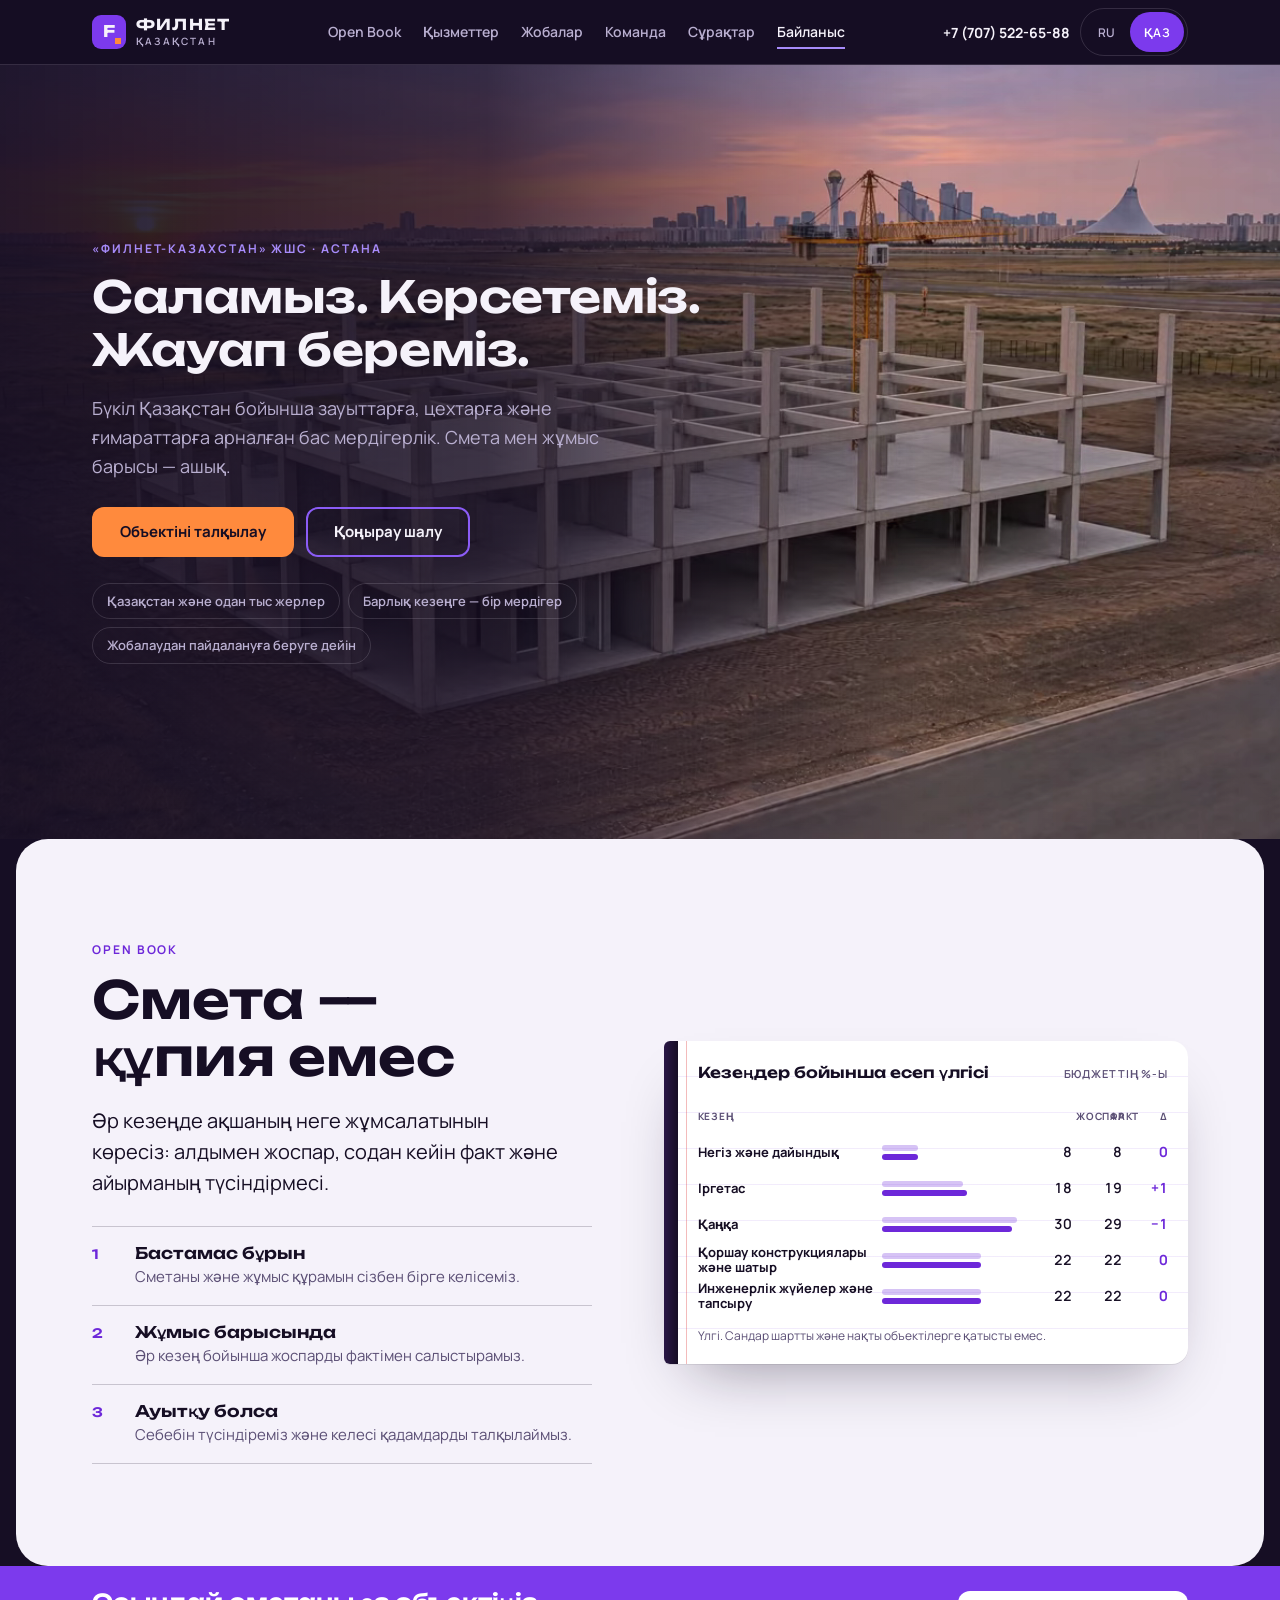
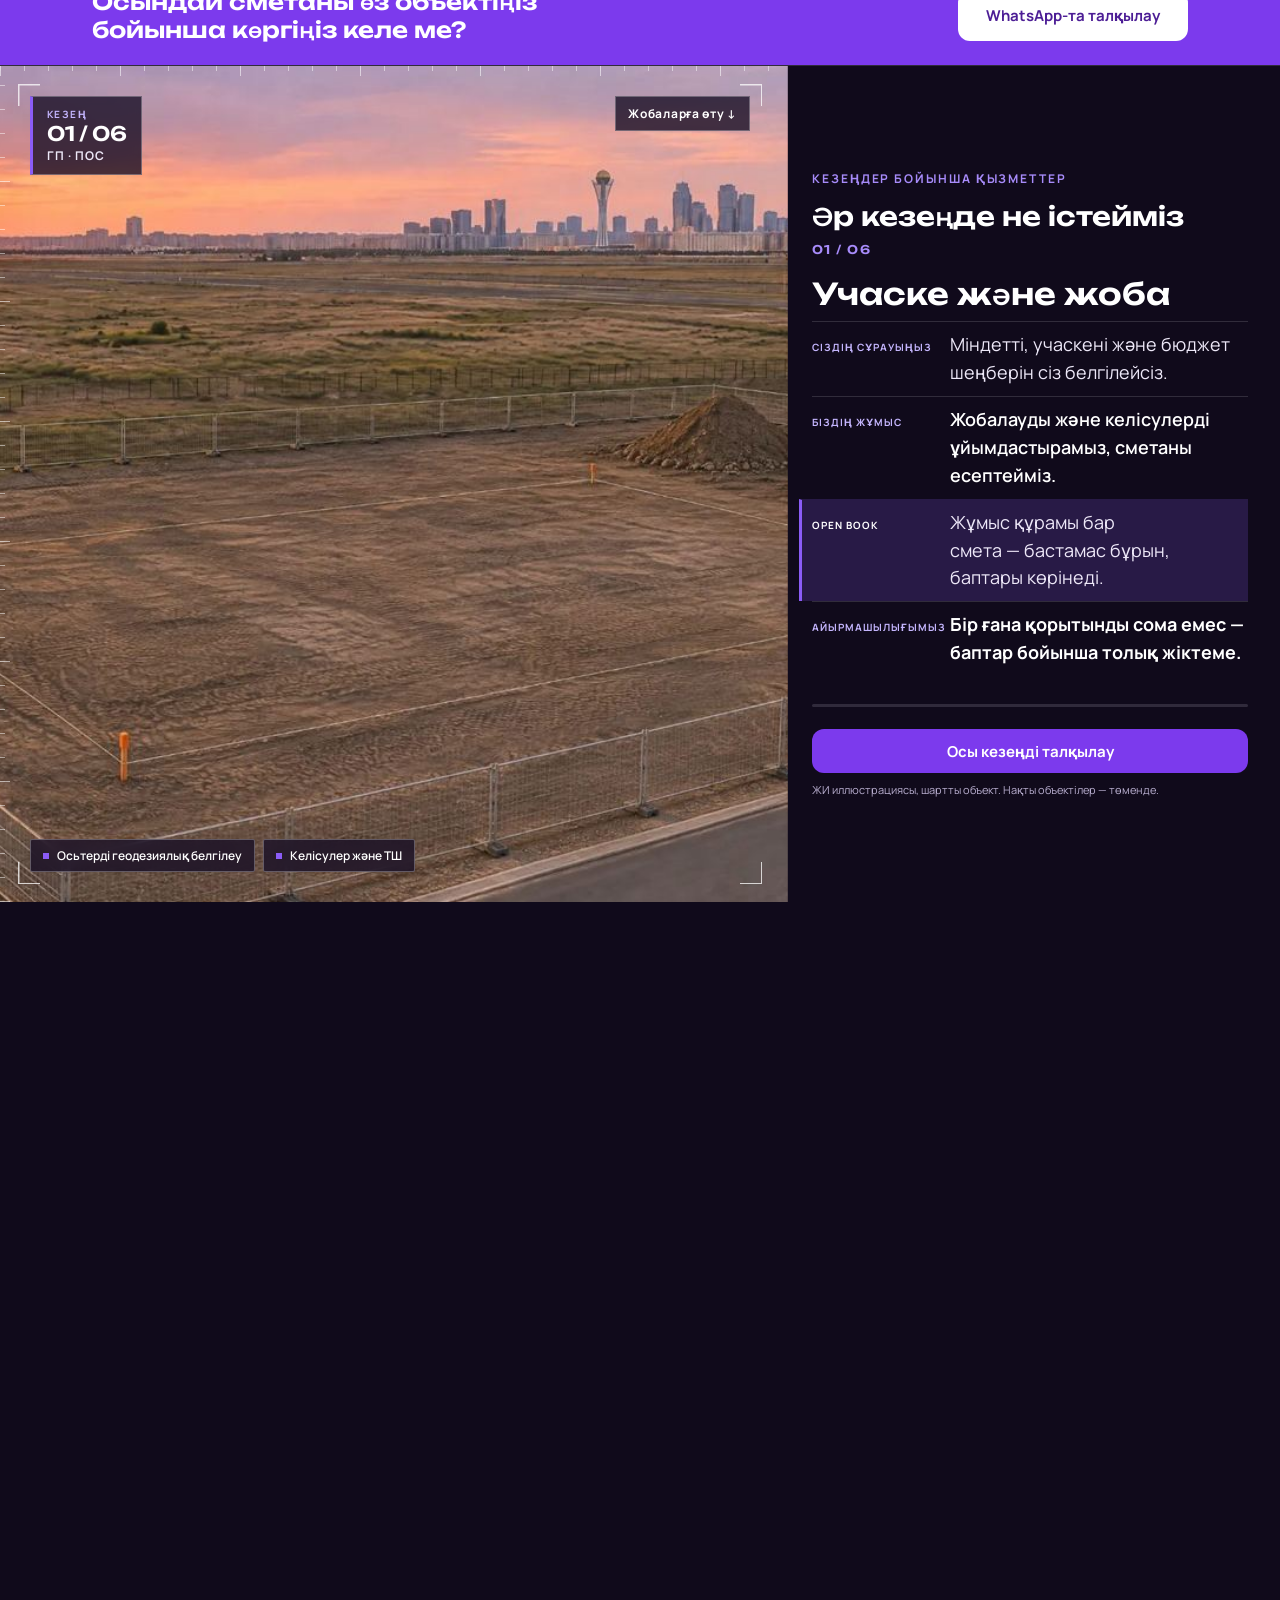
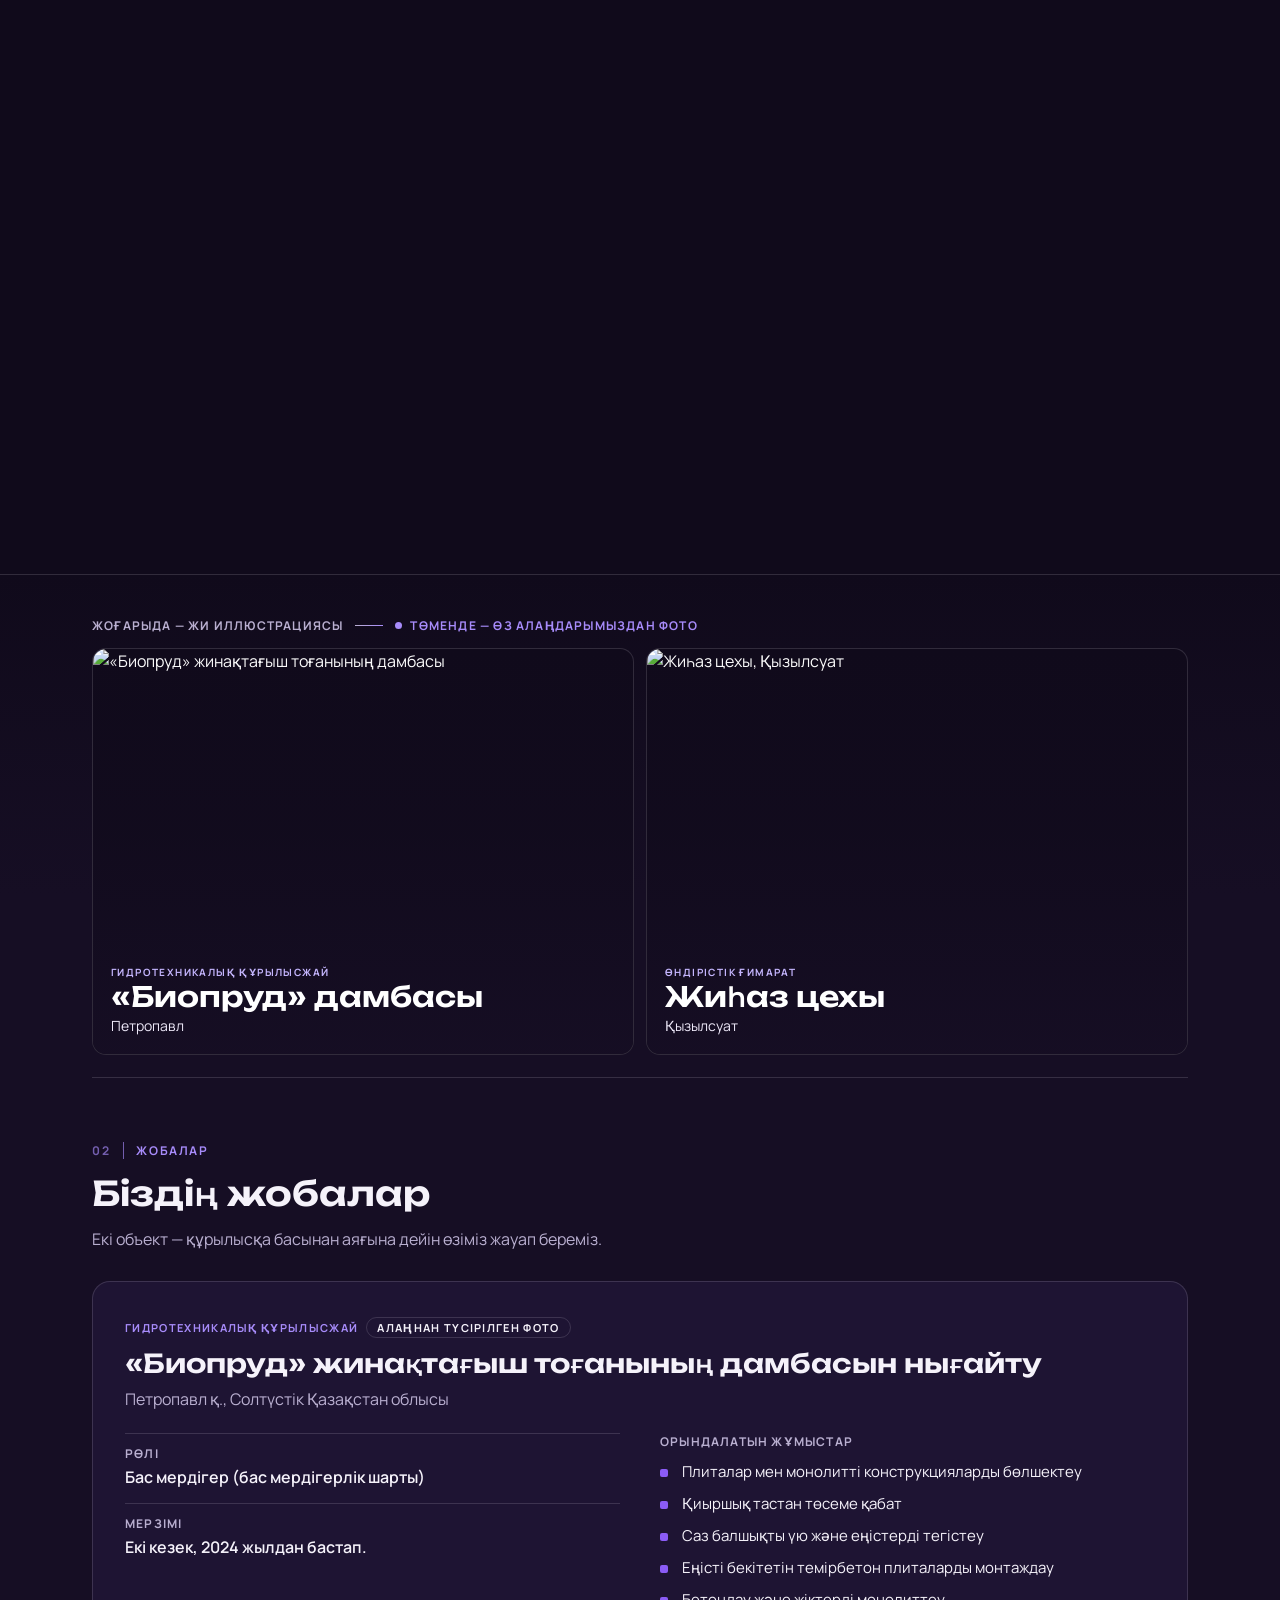
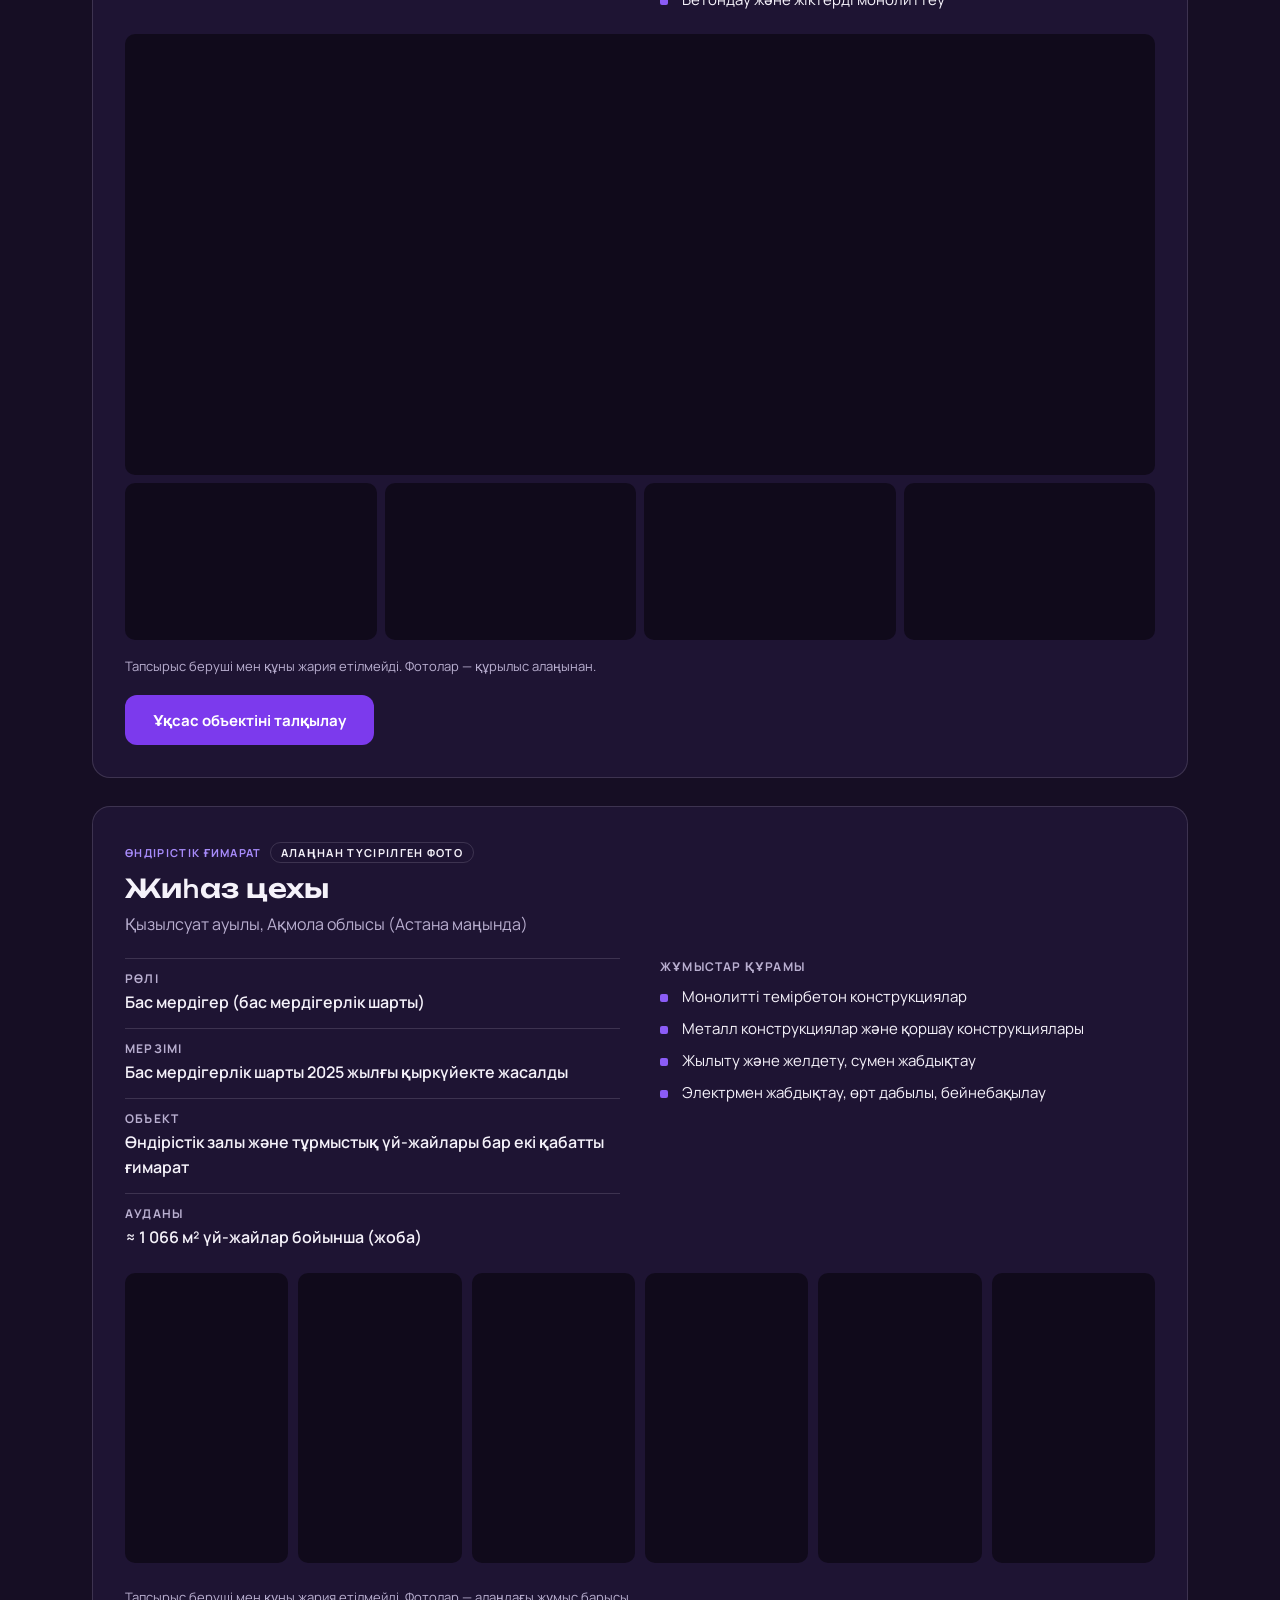
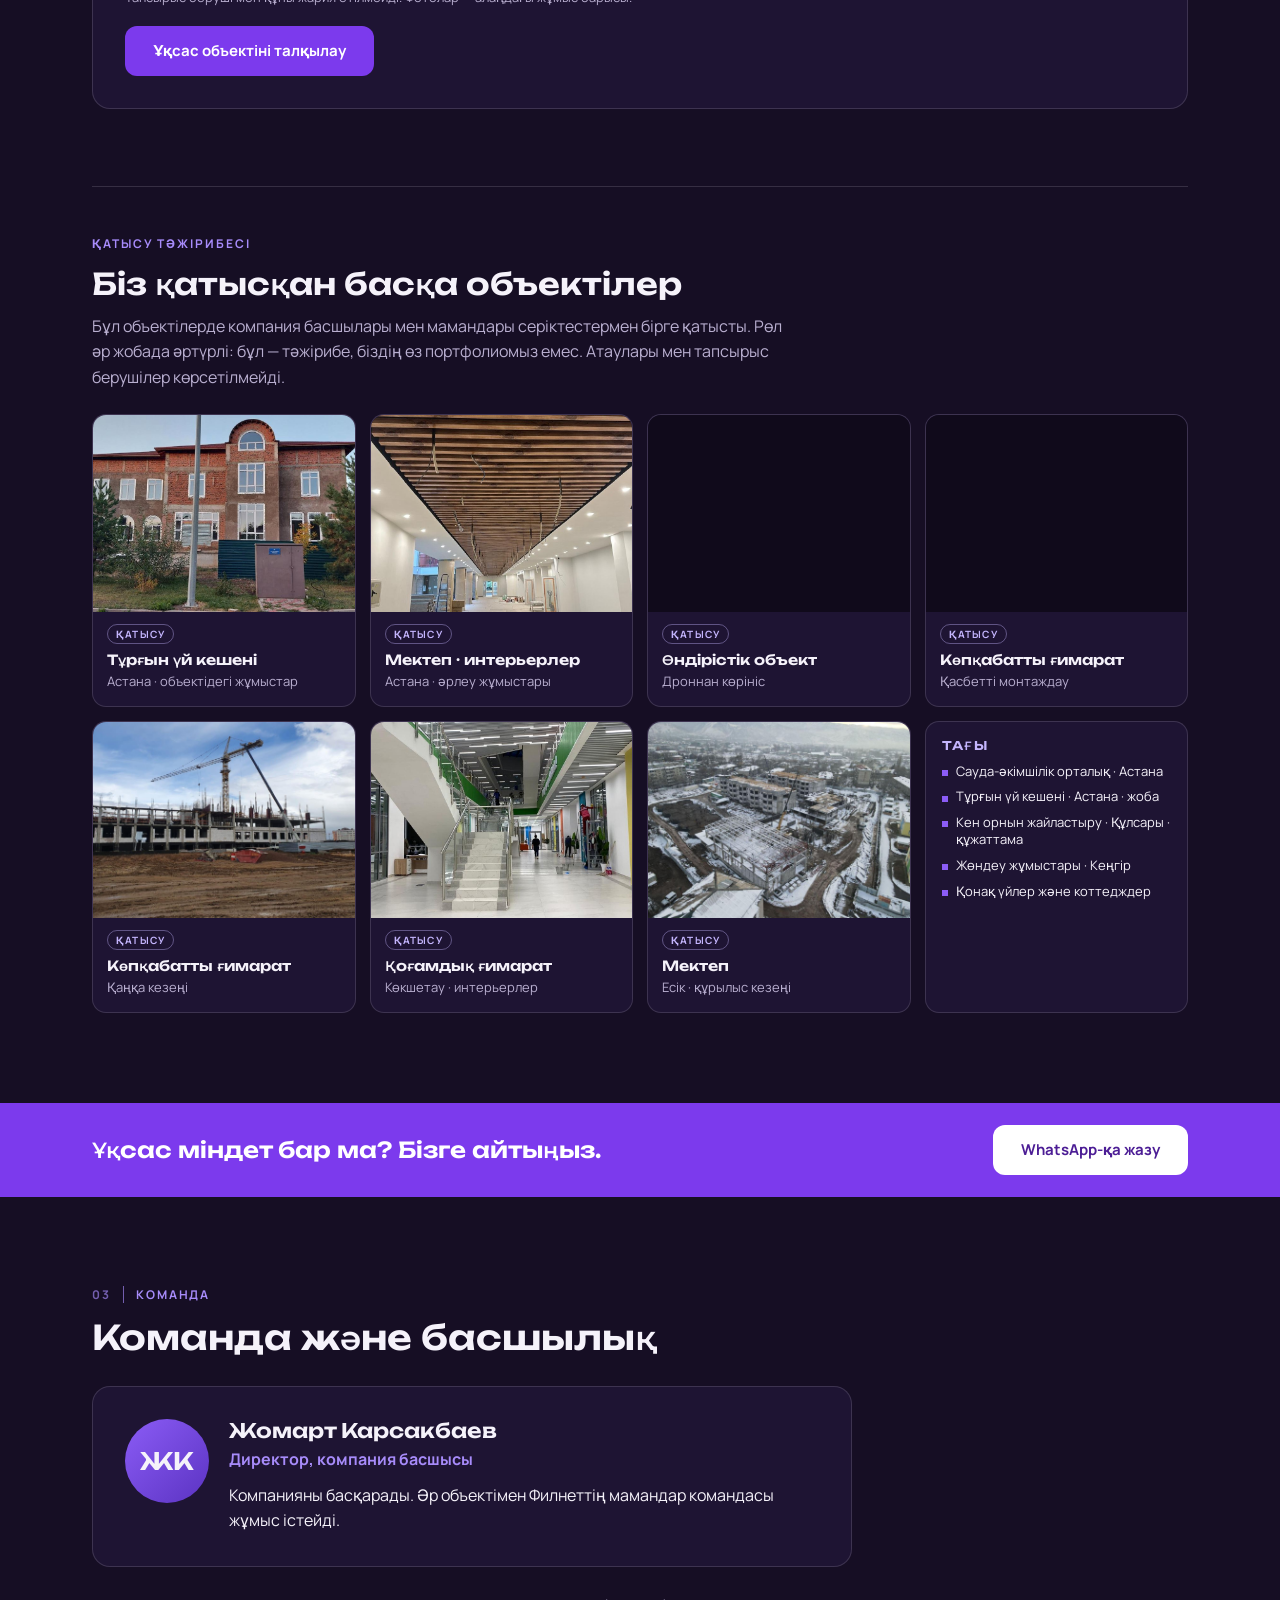
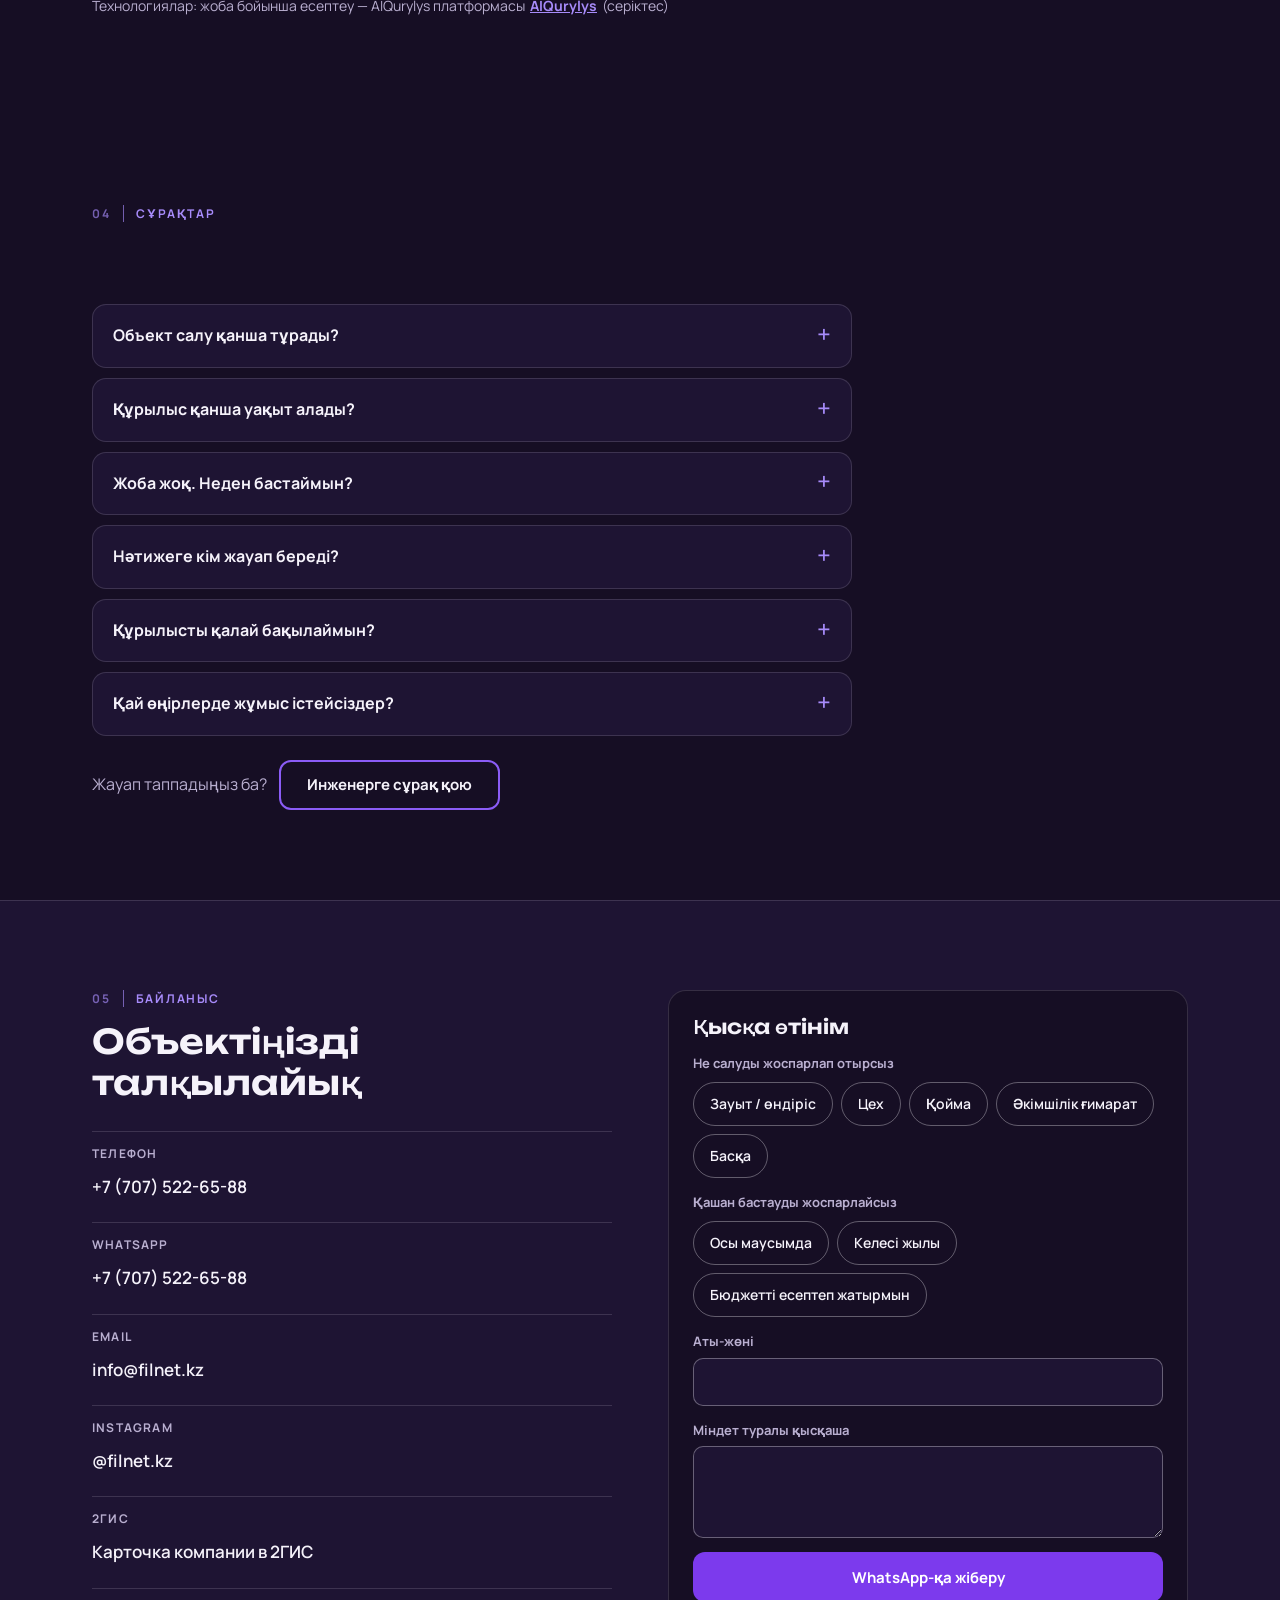
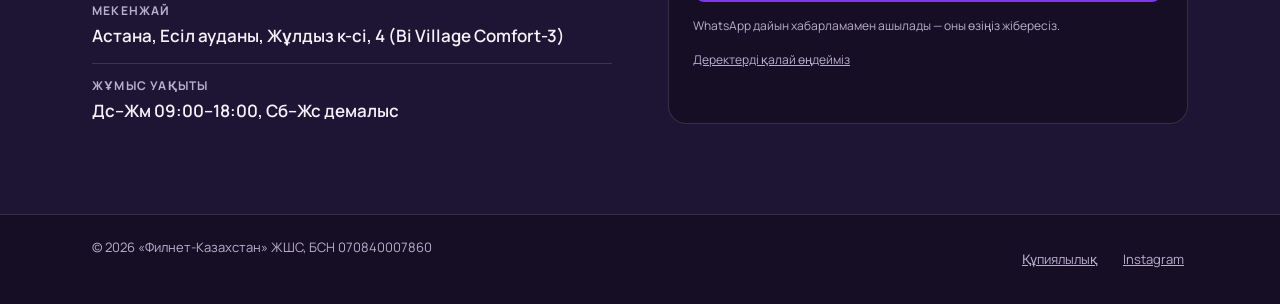
==== commit 5943fec2: "Kazakh glyph fallback fonts (Montserrat, Inter) Co-Authored-By: Claude Sonnet 5.5 <noreply@anthropic" ====
--- a/kk/index.html
+++ b/kk/index.html
@@ -28,8 +28,8 @@
 <link rel="icon" href="data:image/svg+xml,%3Csvg xmlns='http://www.w3.org/2000/svg' viewBox='0 0 64 64'%3E%3Crect width='64' height='64' rx='14' fill='%23160E24'/%3E%3Cpath d='M20 46V18h24v7H28v4h13v7H28v10z' fill='%238B5CF6'/%3E%3Crect x='44' y='39' width='6' height='7' fill='%23FF8A3D'/%3E%3C/svg%3E">
 <link rel="preconnect" href="https://fonts.googleapis.com">
 <link rel="preconnect" href="https://fonts.gstatic.com" crossorigin>
-<link href="https://fonts.googleapis.com/css2?family=Manrope:wght@400;500;600;700&family=Unbounded:wght@500;600;700&display=swap" rel="stylesheet">
-<link rel="stylesheet" href="../css/style.css?v=16">
+<link href="https://fonts.googleapis.com/css2?family=Manrope:wght@400;500;600;700&family=Unbounded:wght@500;600;700&family=Montserrat:wght@600;700;800&family=Inter:wght@400;500;600;700&display=swap" rel="stylesheet">
+<link rel="stylesheet" href="../css/style.css?v=17">
 </head>
 <body>
 
@@ -378,6 +378,6 @@
 
 <div class="lb" id="lb" role="dialog" aria-modal="true" hidden><button type="button" class="lb-x" aria-label="Жабу" data-i18n-aria="lb.close">×</button><img alt=""></div>
 
-<script src="../js/main.js?v=16"></script>
+<script src="../js/main.js?v=17"></script>
 </body>
 </html>
--- a/css/style.css
+++ b/css/style.css
@@ -4,8 +4,8 @@
   --txt:#F5F2FA; --mut:#B9AFD0; --line:rgba(245,242,250,.14);
   --ink:#160E24; --ink-mut:#5B4F75;
   --r:14px;
-  --f-h:'Unbounded','Manrope',system-ui,sans-serif;
-  --f-t:'Manrope',system-ui,-apple-system,'Segoe UI',sans-serif;
+  --f-h:'Unbounded','Montserrat','Manrope','Inter',system-ui,sans-serif;
+  --f-t:'Manrope','Inter',system-ui,-apple-system,'Segoe UI',sans-serif;
 }
 *{box-sizing:border-box;margin:0;padding:0}
 html{scroll-behavior:smooth;scroll-padding-top:72px;-webkit-text-size-adjust:100%}
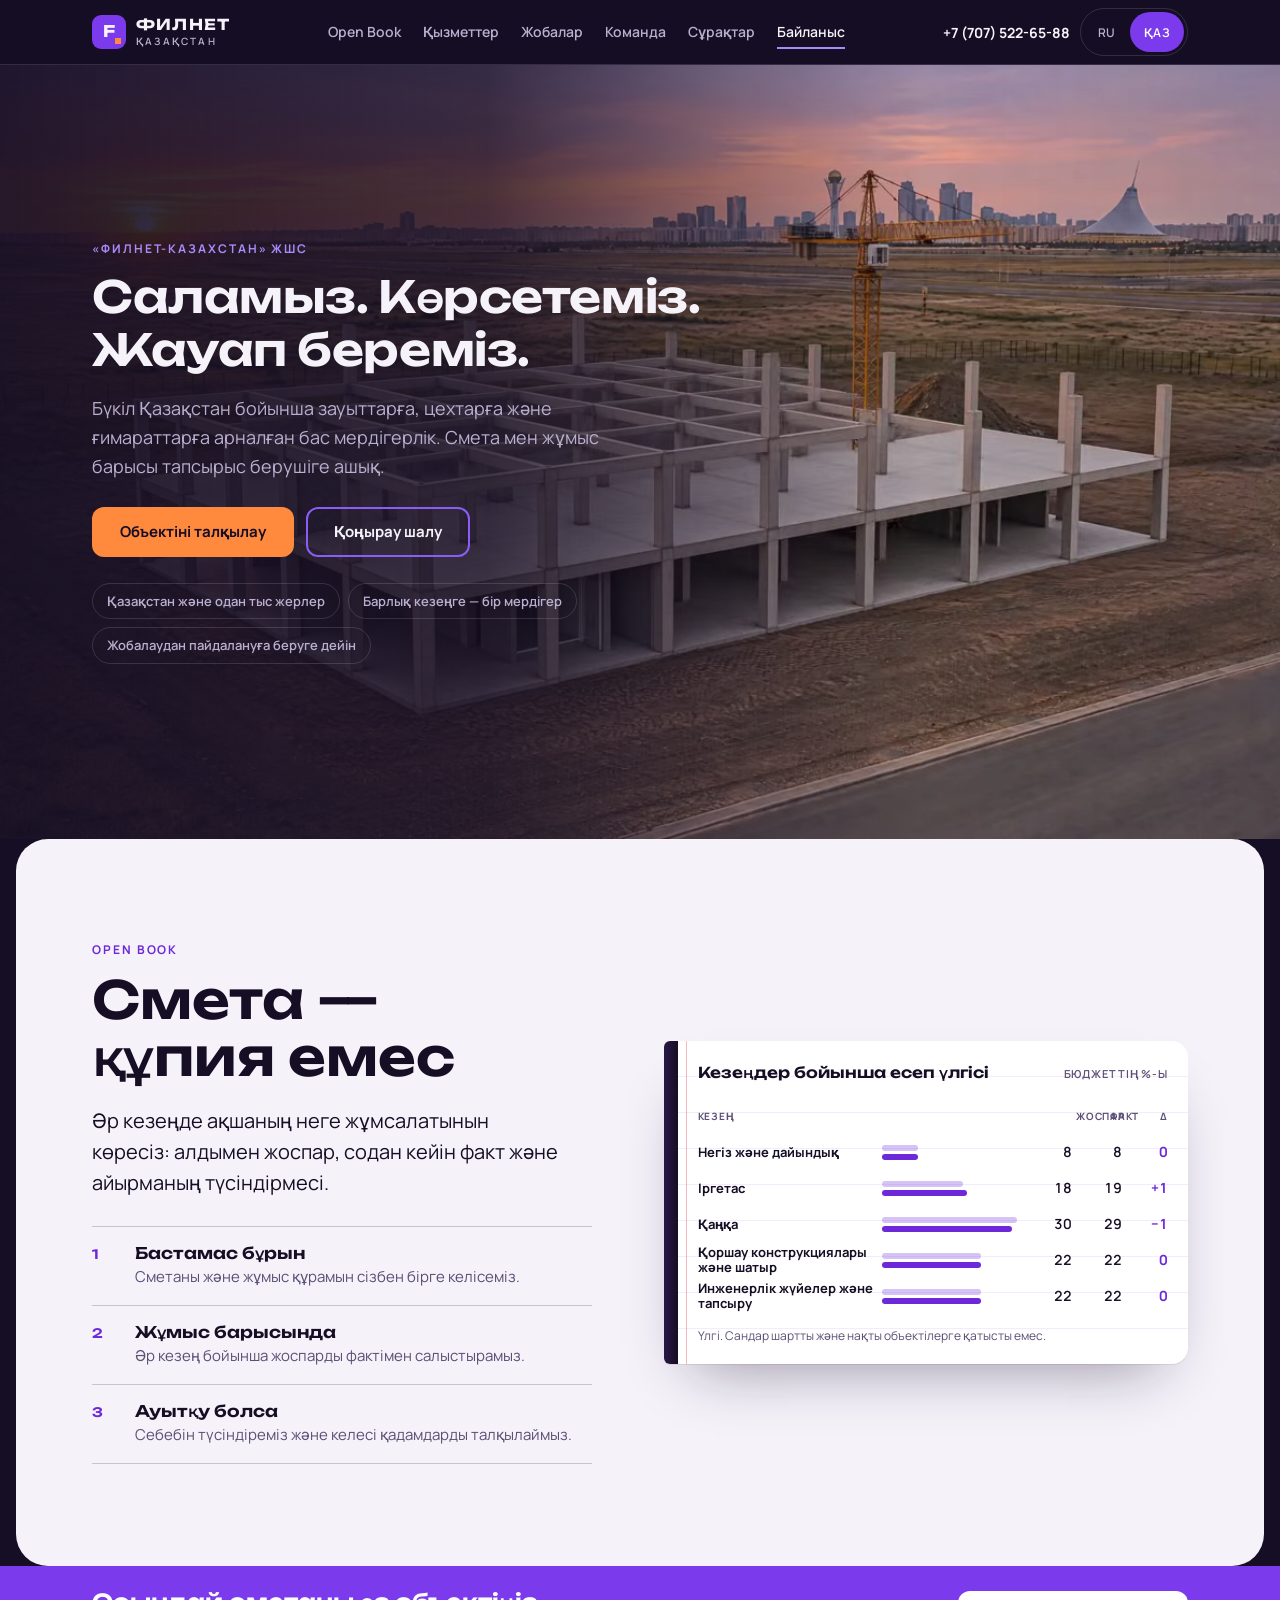
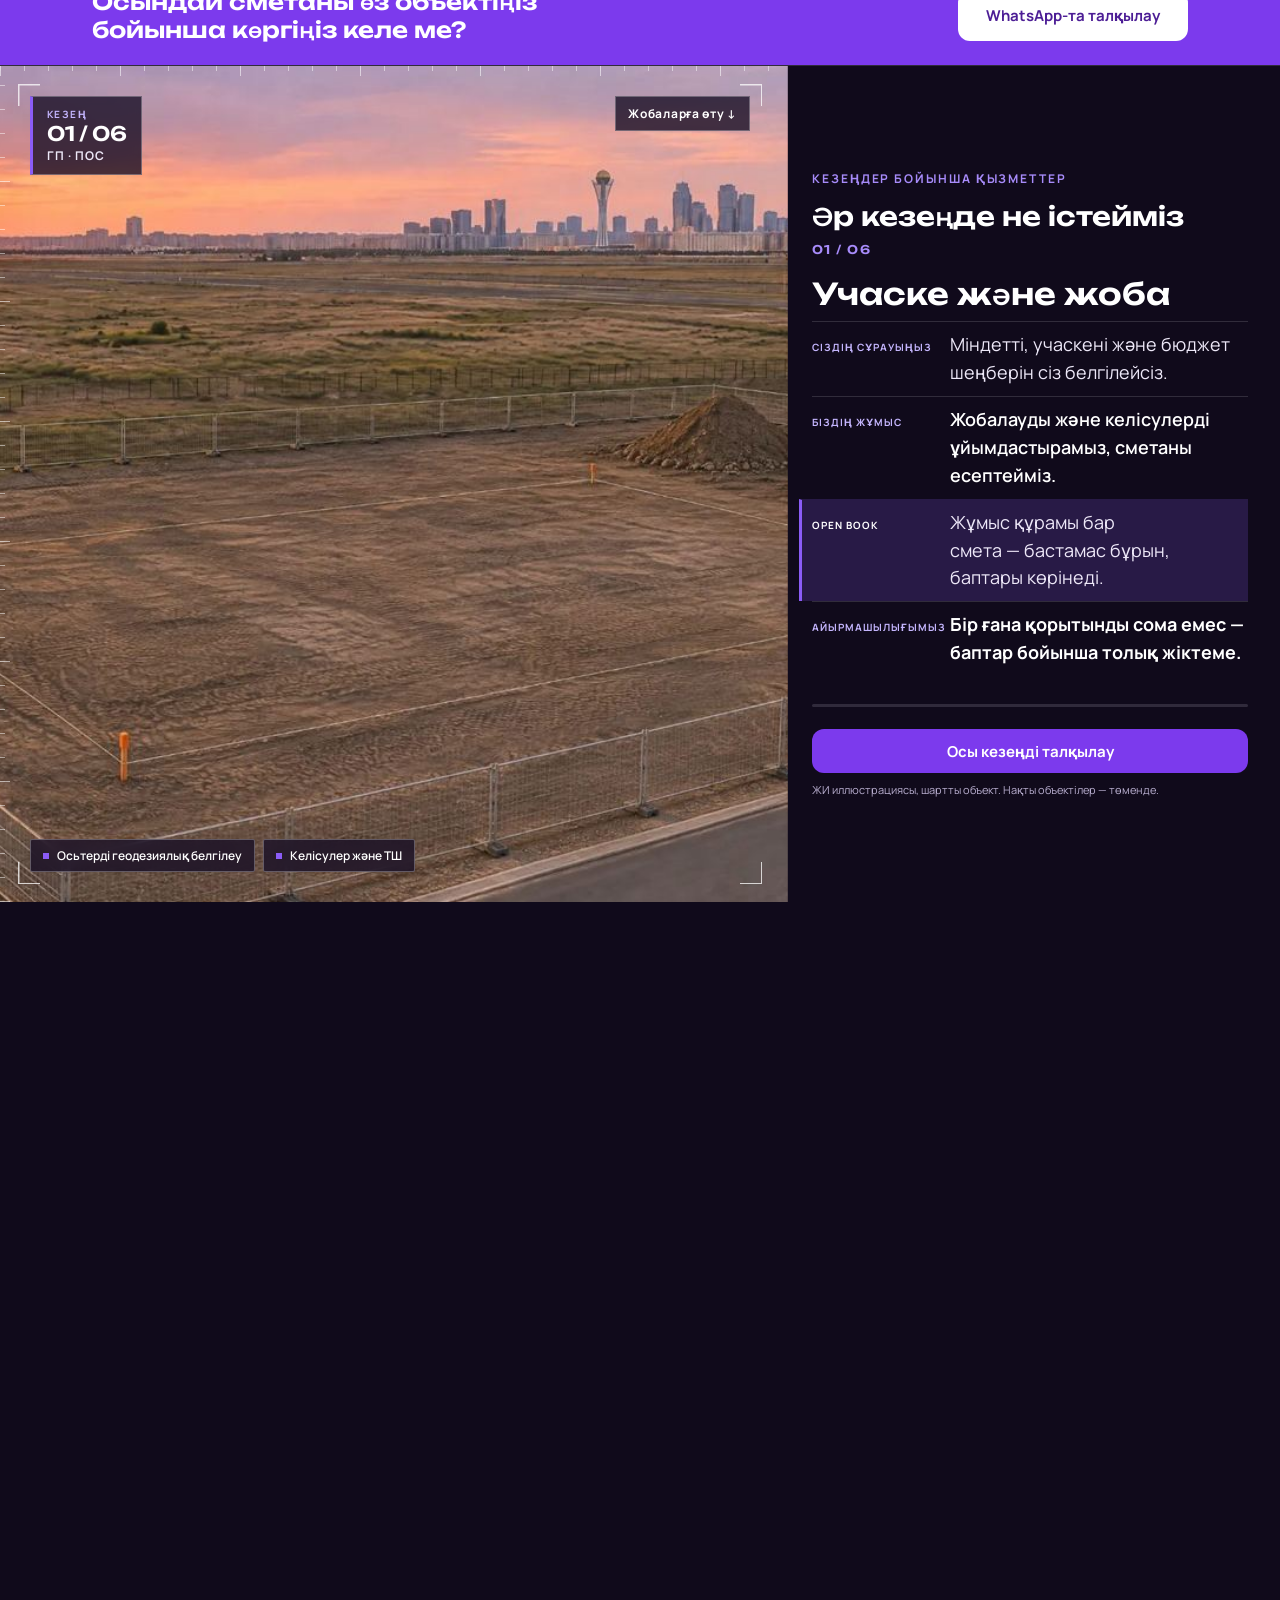
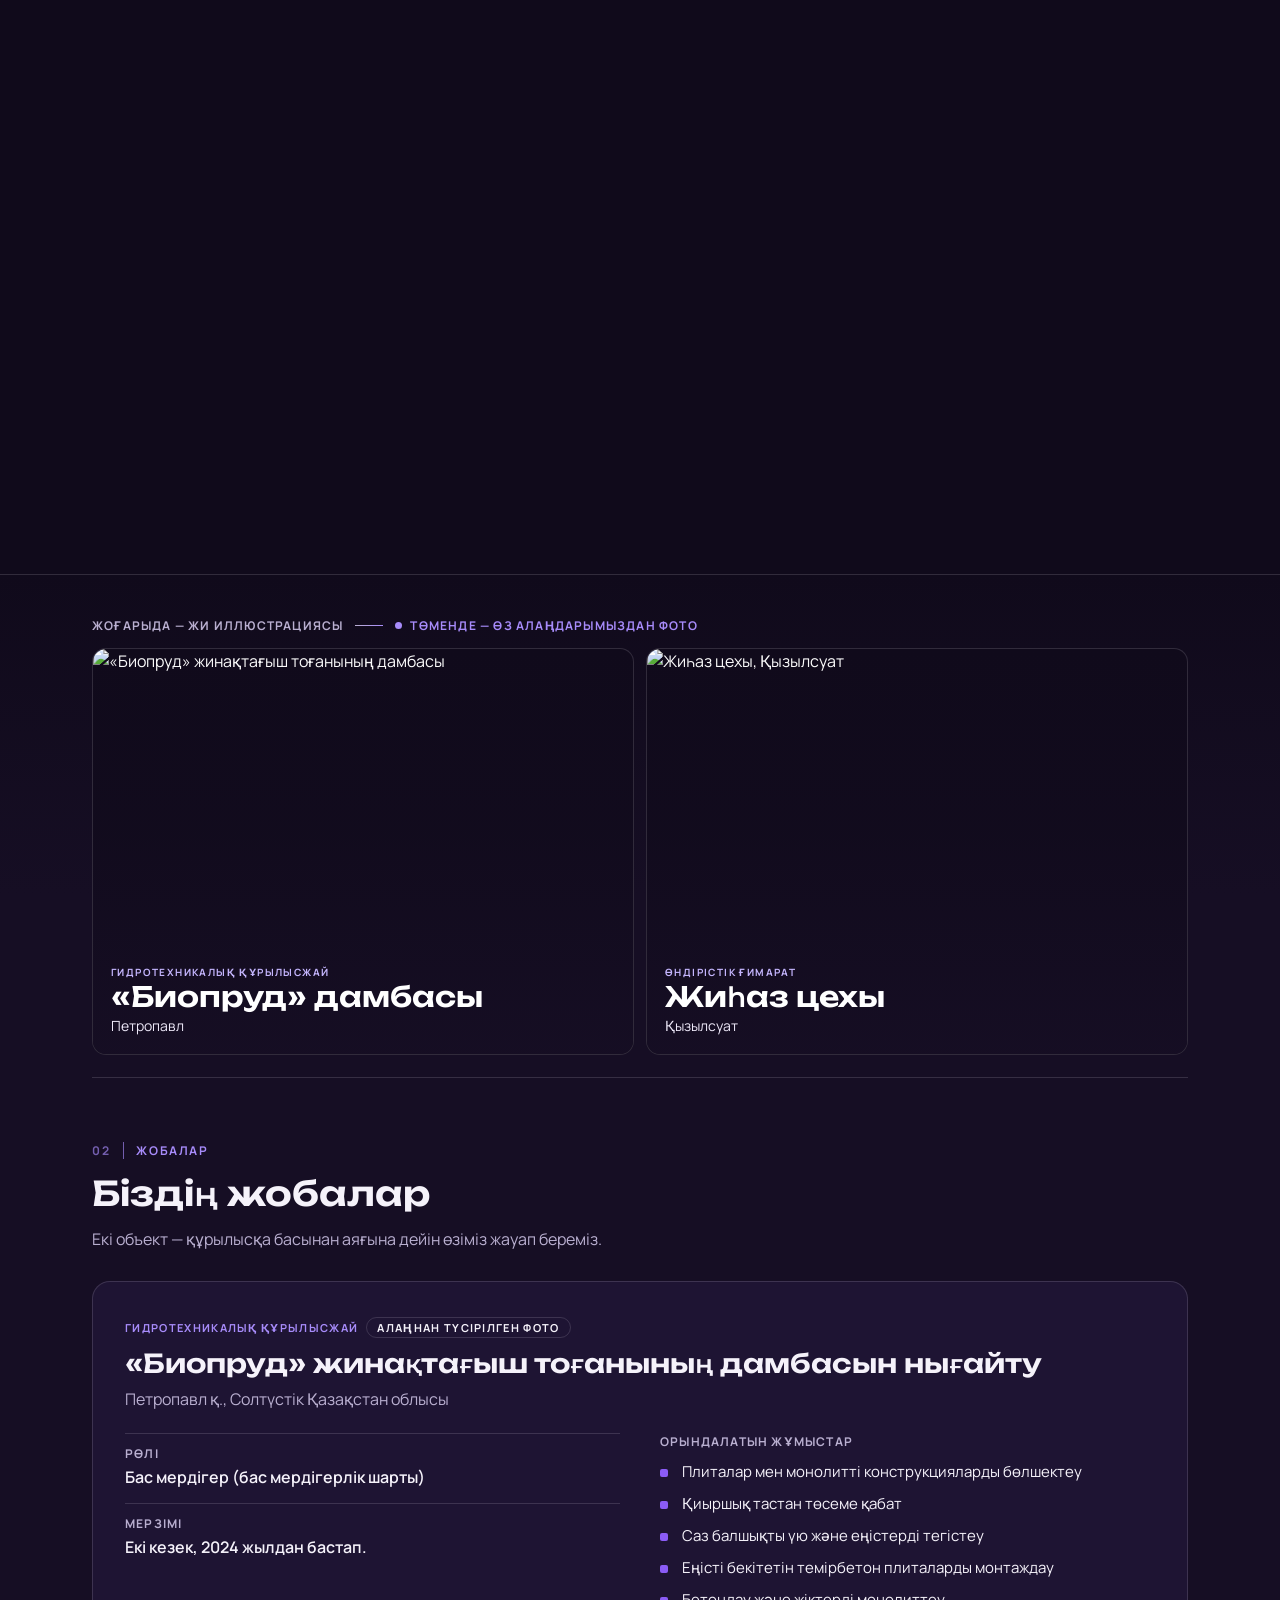
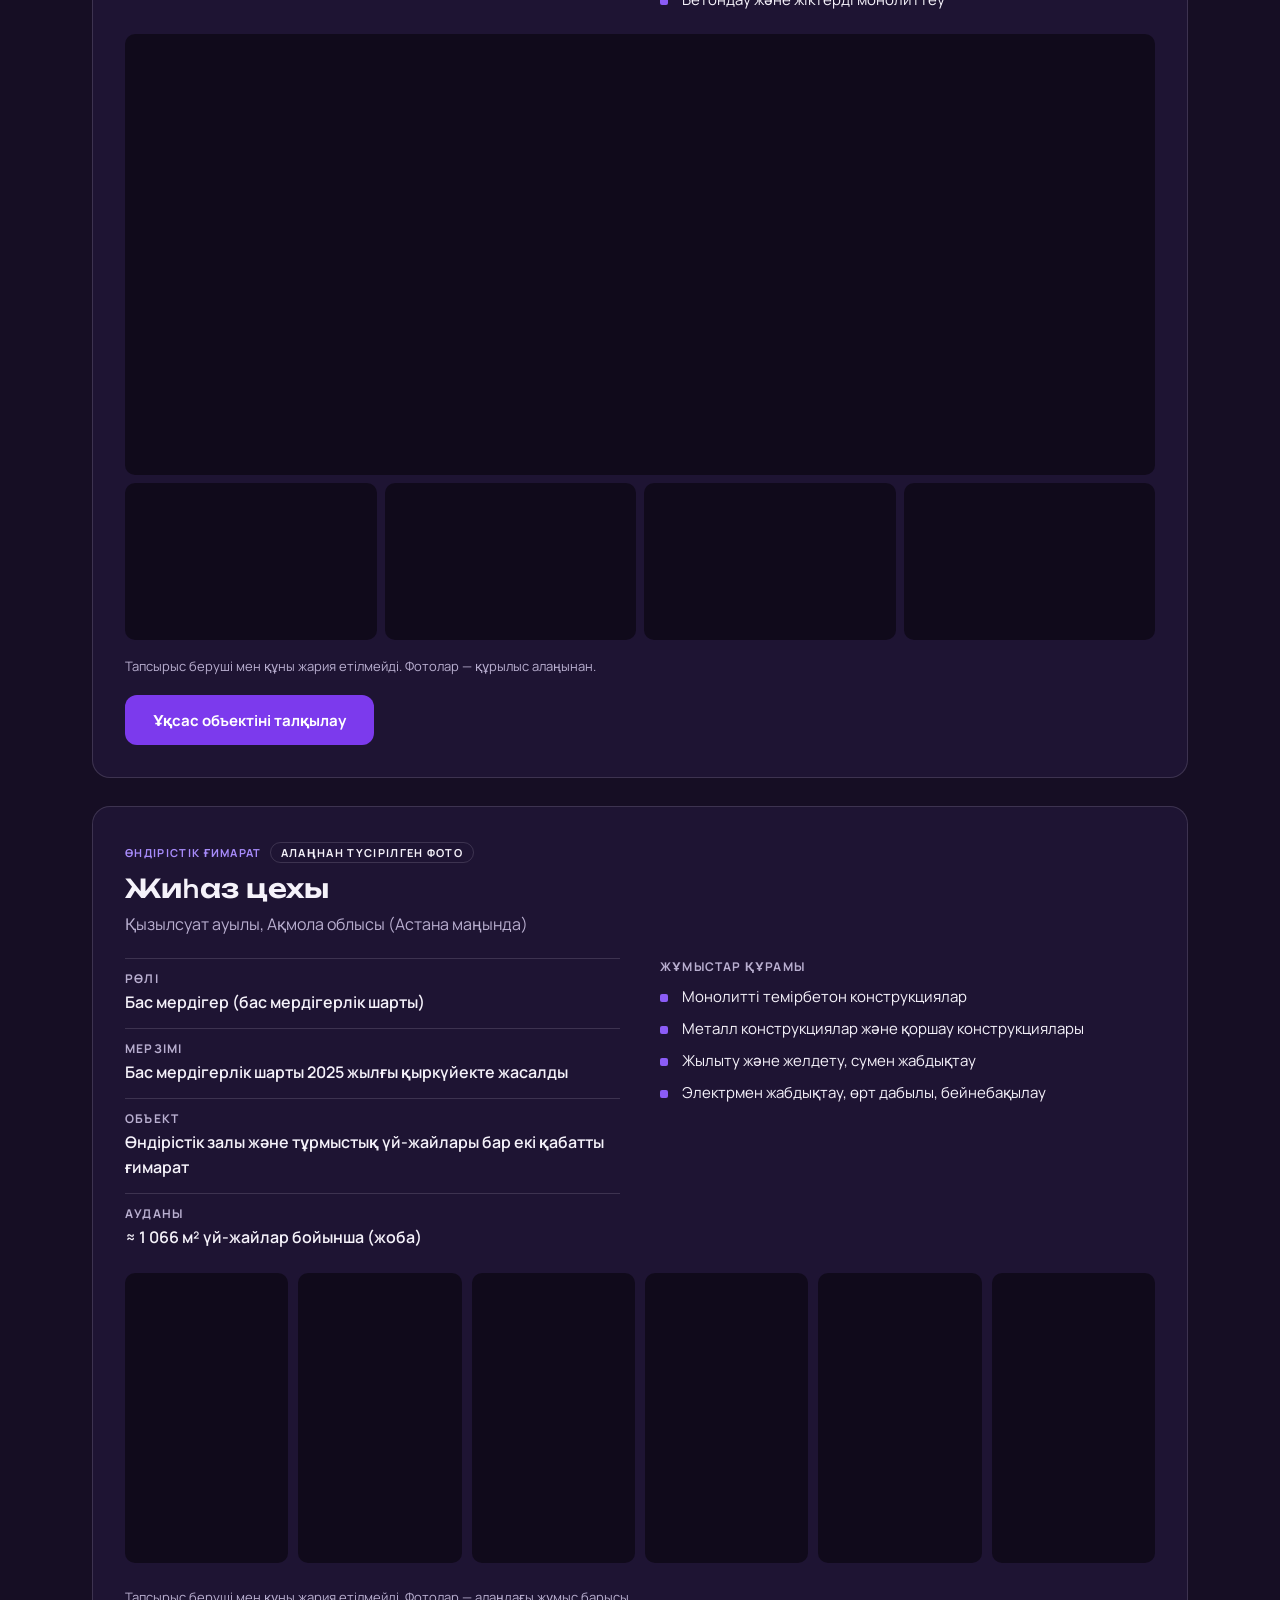
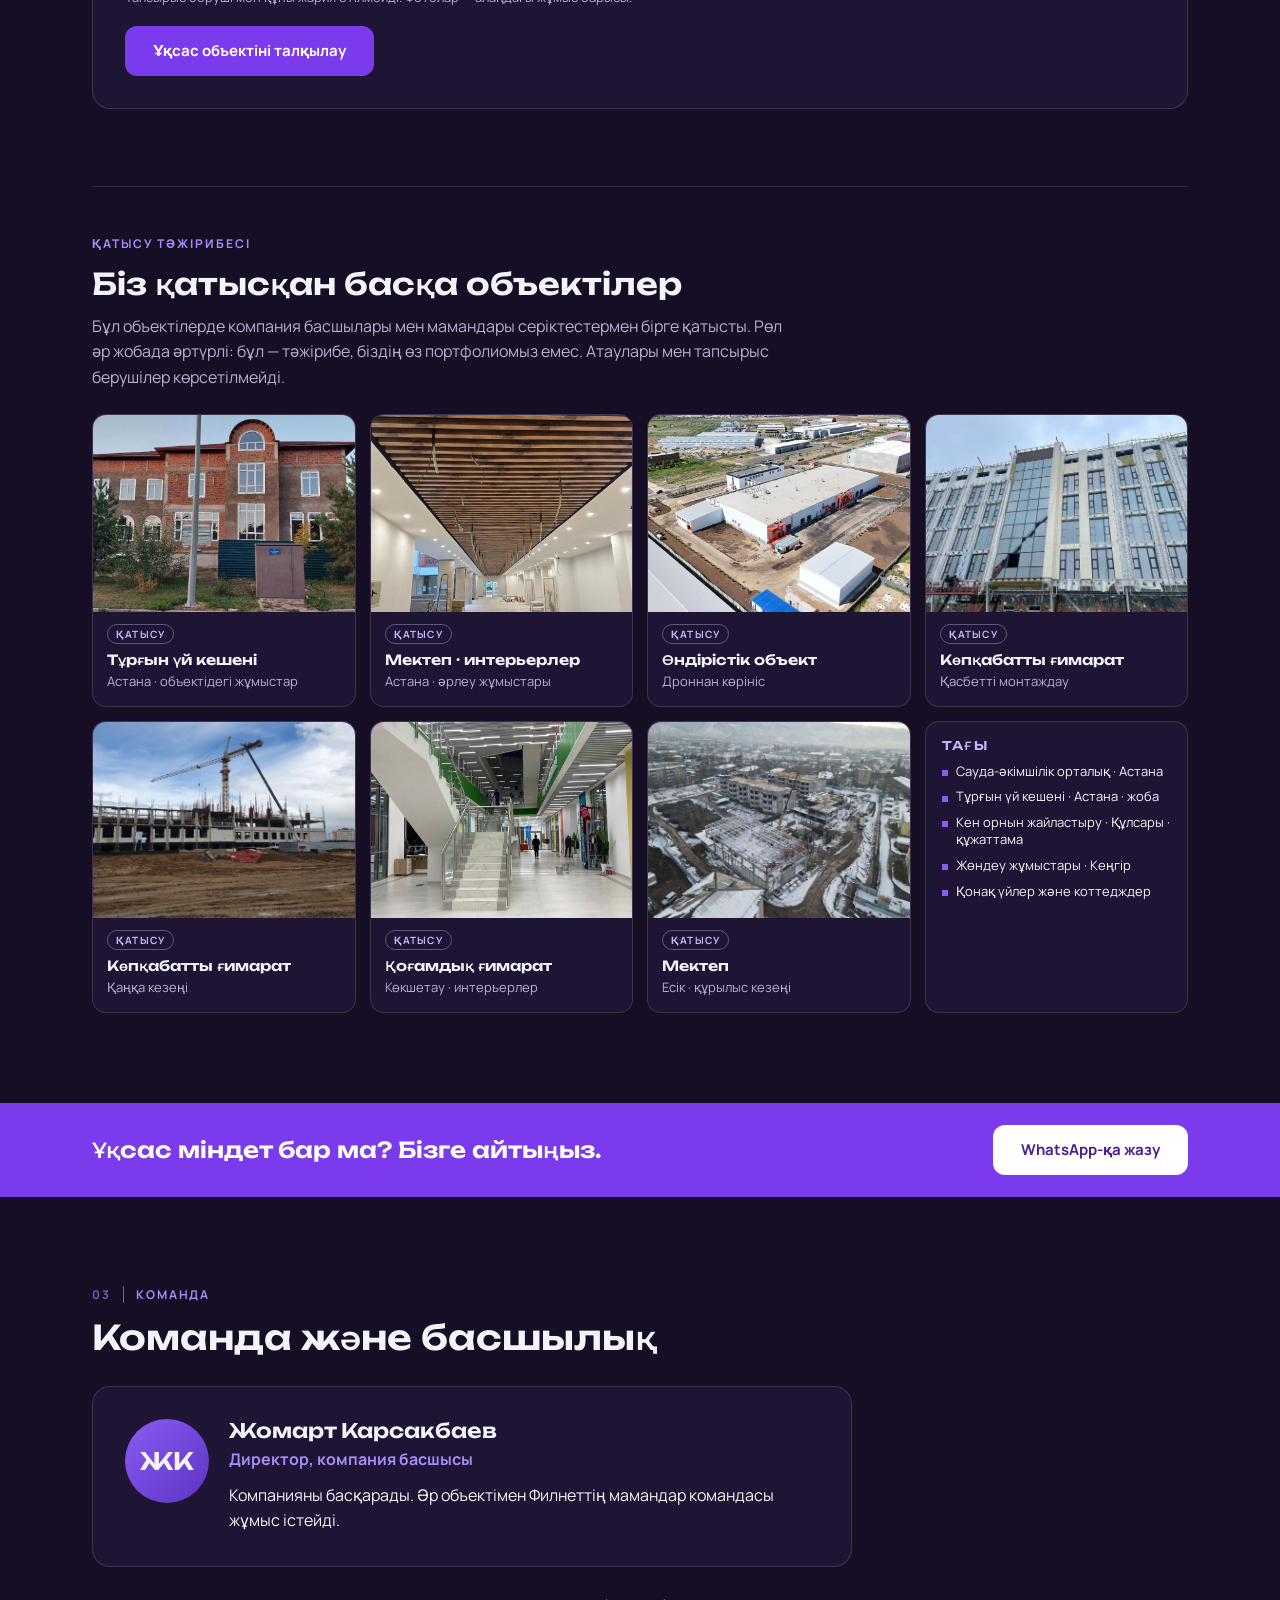
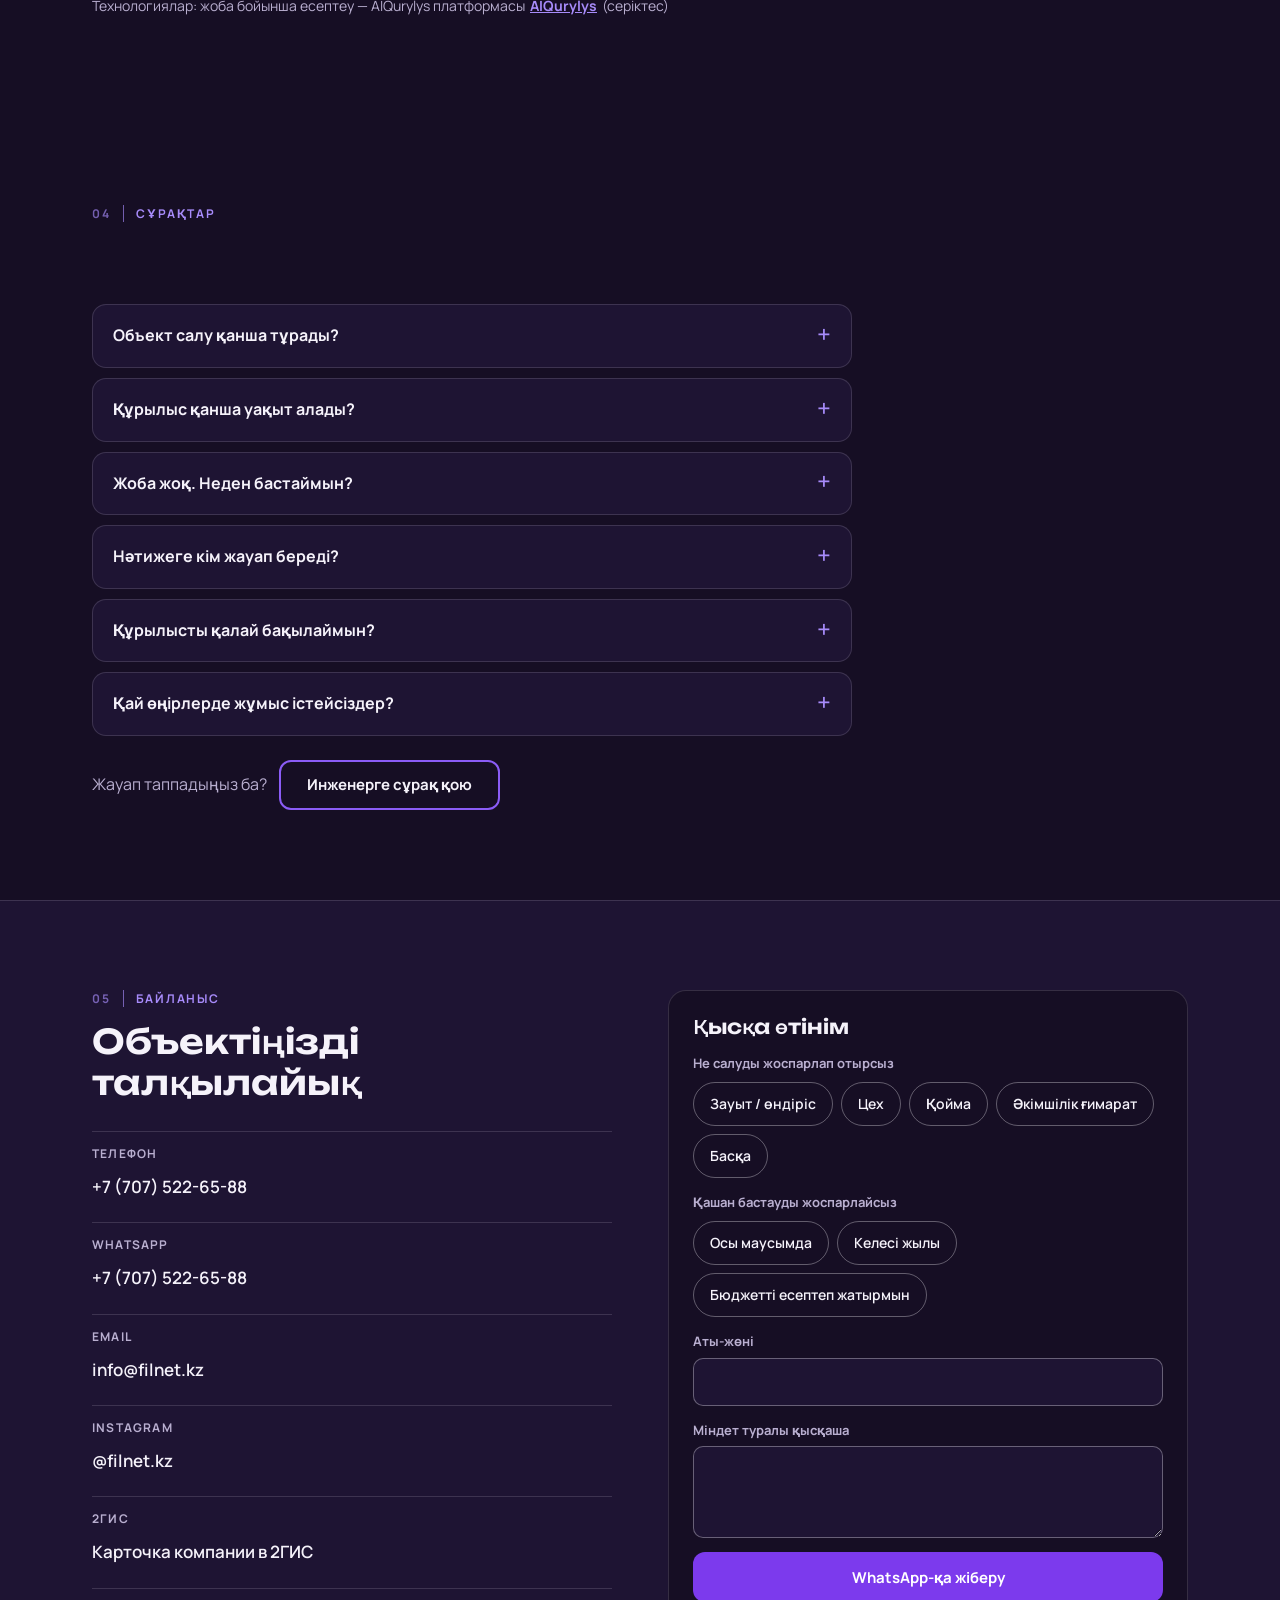
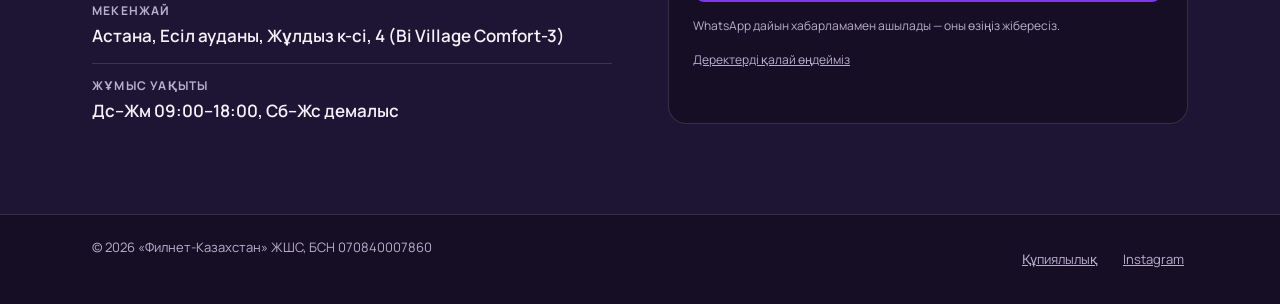
==== commit 69b7626d: "Hero copy: drop city from eyebrow; estimate and progress are open to the client Co-Authored-By: Clau" ====
--- a/kk/index.html
+++ b/kk/index.html
@@ -4,11 +4,11 @@
 <meta charset="utf-8">
 <meta name="viewport" content="width=device-width, initial-scale=1, viewport-fit=cover">
 <title>Филнет-Казахстан — бүкіл Қазақстан бойынша бас мердігер</title>
-<meta name="description" content="«Филнет-Казахстан» ЖШС — бүкіл Қазақстан бойынша бас мердігер: өндірістік, коммерциялық және қоғамдық ғимараттар. Смета мен жұмыс барысы — ашық.">
+<meta name="description" content="«Филнет-Казахстан» ЖШС — бүкіл Қазақстан бойынша бас мердігер: өндірістік, коммерциялық және қоғамдық ғимараттар. Смета мен жұмыс барысы тапсырыс берушіге ашық.">
 <meta property="og:type" content="website">
 <meta property="og:site_name" content="Филнет-Казахстан">
 <meta property="og:title" content="Филнет-Казахстан — саламыз, көрсетеміз, жауап береміз">
-<meta property="og:description" content="Бүкіл Қазақстан бойынша бас мердігер. Смета мен жұмыс барысы — ашық.">
+<meta property="og:description" content="Бүкіл Қазақстан бойынша бас мердігер. Смета мен жұмыс барысы тапсырыс берушіге ашық.">
 <meta property="og:image" content="https://yessenaliev.github.io/filnet-site/assets/og.jpg">
 <meta property="og:image:width" content="1200">
 <meta property="og:image:height" content="630">
@@ -29,7 +29,7 @@
 <link rel="preconnect" href="https://fonts.googleapis.com">
 <link rel="preconnect" href="https://fonts.gstatic.com" crossorigin>
 <link href="https://fonts.googleapis.com/css2?family=Manrope:wght@400;500;600;700&family=Unbounded:wght@500;600;700&family=Montserrat:wght@600;700;800&family=Inter:wght@400;500;600;700&display=swap" rel="stylesheet">
-<link rel="stylesheet" href="../css/style.css?v=17">
+<link rel="stylesheet" href="../css/style.css?v=18">
 </head>
 <body>
 
@@ -70,9 +70,9 @@
   
   <div class="wrap hero-in">
     <div class="hero-txt">
-      <p class="eyebrow" data-i18n="hero.eyebrow">«Филнет-Казахстан» ЖШС · Астана</p>
+      <p class="eyebrow" data-i18n="hero.eyebrow">«Филнет-Казахстан» ЖШС</p>
       <h1 data-i18n="hero.h1">Саламыз. Көрсетеміз. Жауап береміз.</h1>
-      <p class="lead" data-i18n="hero.lead">Бүкіл Қазақстан бойынша зауыттарға, цехтарға және ғимараттарға арналған бас мердігерлік. Смета мен жұмыс барысы — ашық.</p>
+      <p class="lead" data-i18n="hero.lead">Бүкіл Қазақстан бойынша зауыттарға, цехтарға және ғимараттарға арналған бас мердігерлік. Смета мен жұмыс барысы тапсырыс берушіге ашық.</p>
       <div class="cta">
         <a class="btn btn-or" href="https://wa.me/77075226588" target="_blank" rel="noopener" data-i18n="cta.wa">Объектіні талқылау</a>
         <a class="btn btn-ghost" href="tel:+77075226588" data-i18n="cta.call">Қоңырау шалу</a>
@@ -378,6 +378,6 @@
 
 <div class="lb" id="lb" role="dialog" aria-modal="true" hidden><button type="button" class="lb-x" aria-label="Жабу" data-i18n-aria="lb.close">×</button><img alt=""></div>
 
-<script src="../js/main.js?v=17"></script>
+<script src="../js/main.js?v=18"></script>
 </body>
 </html>
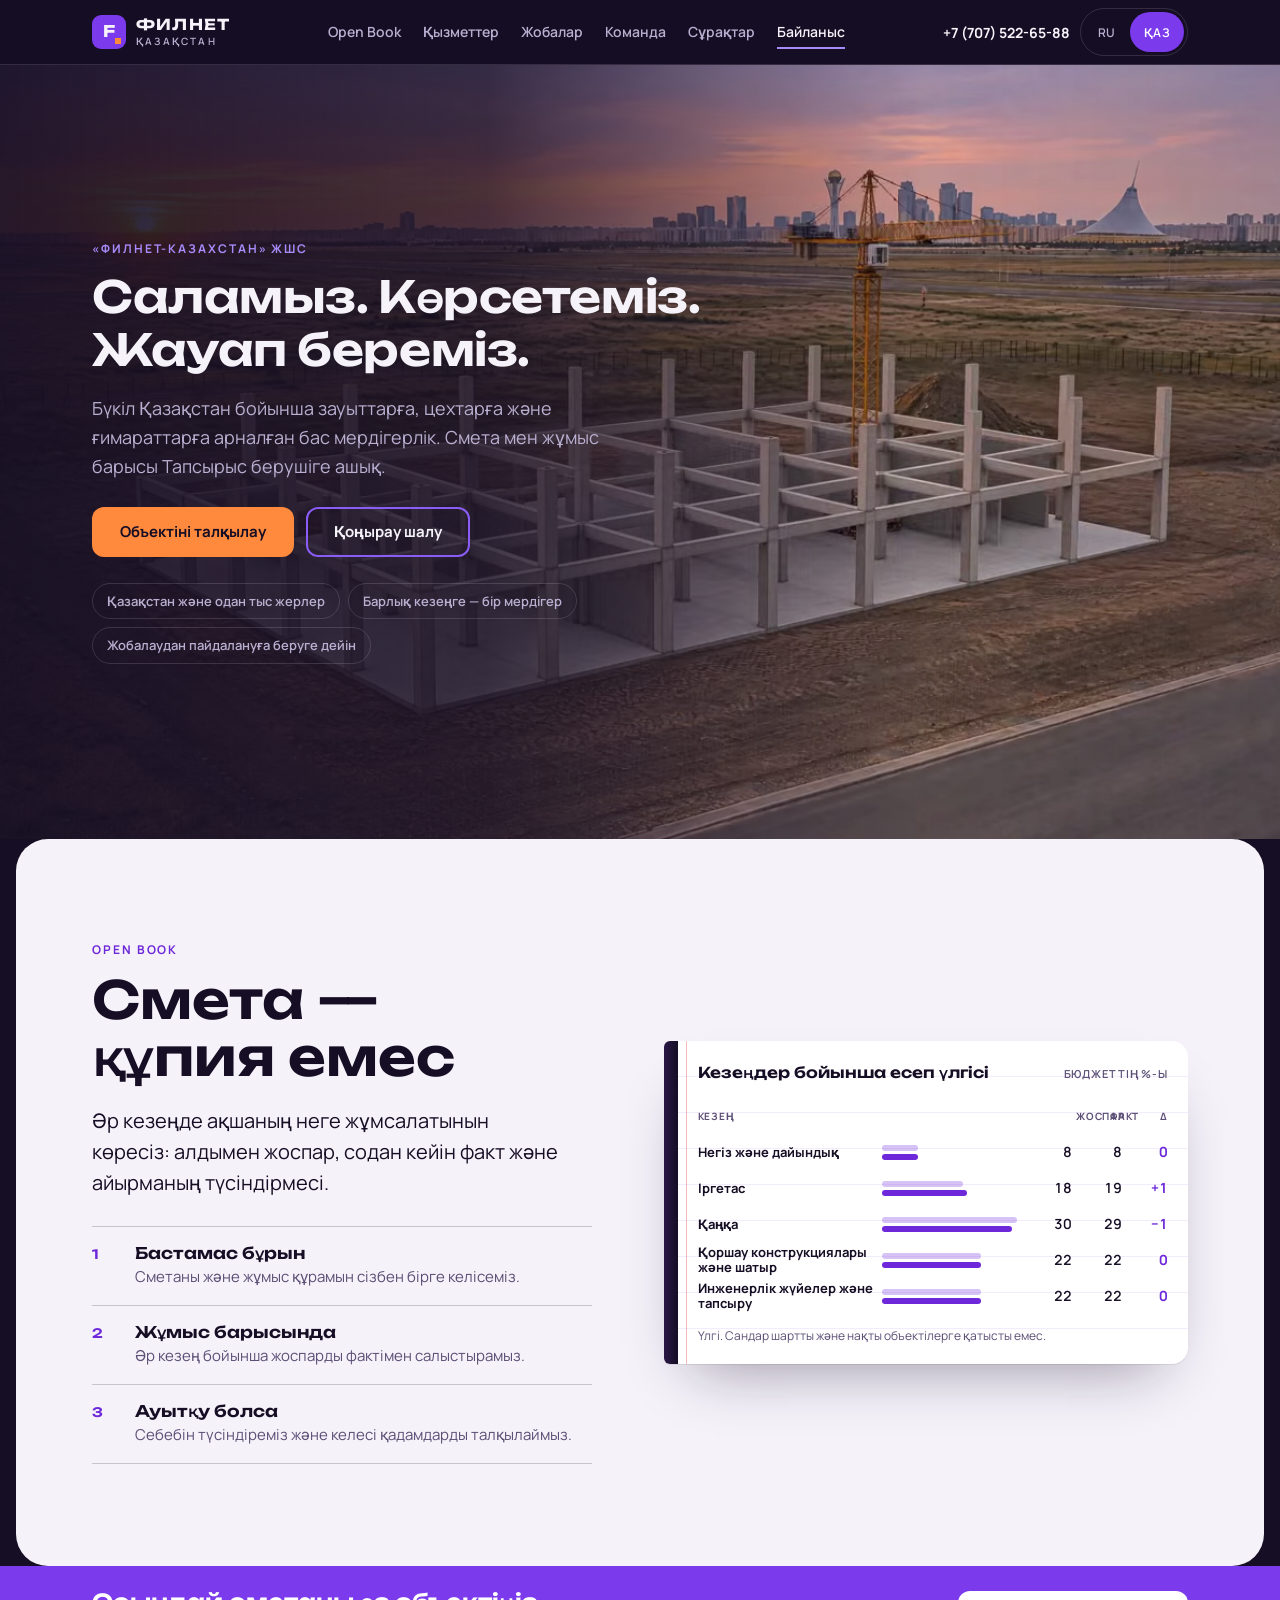
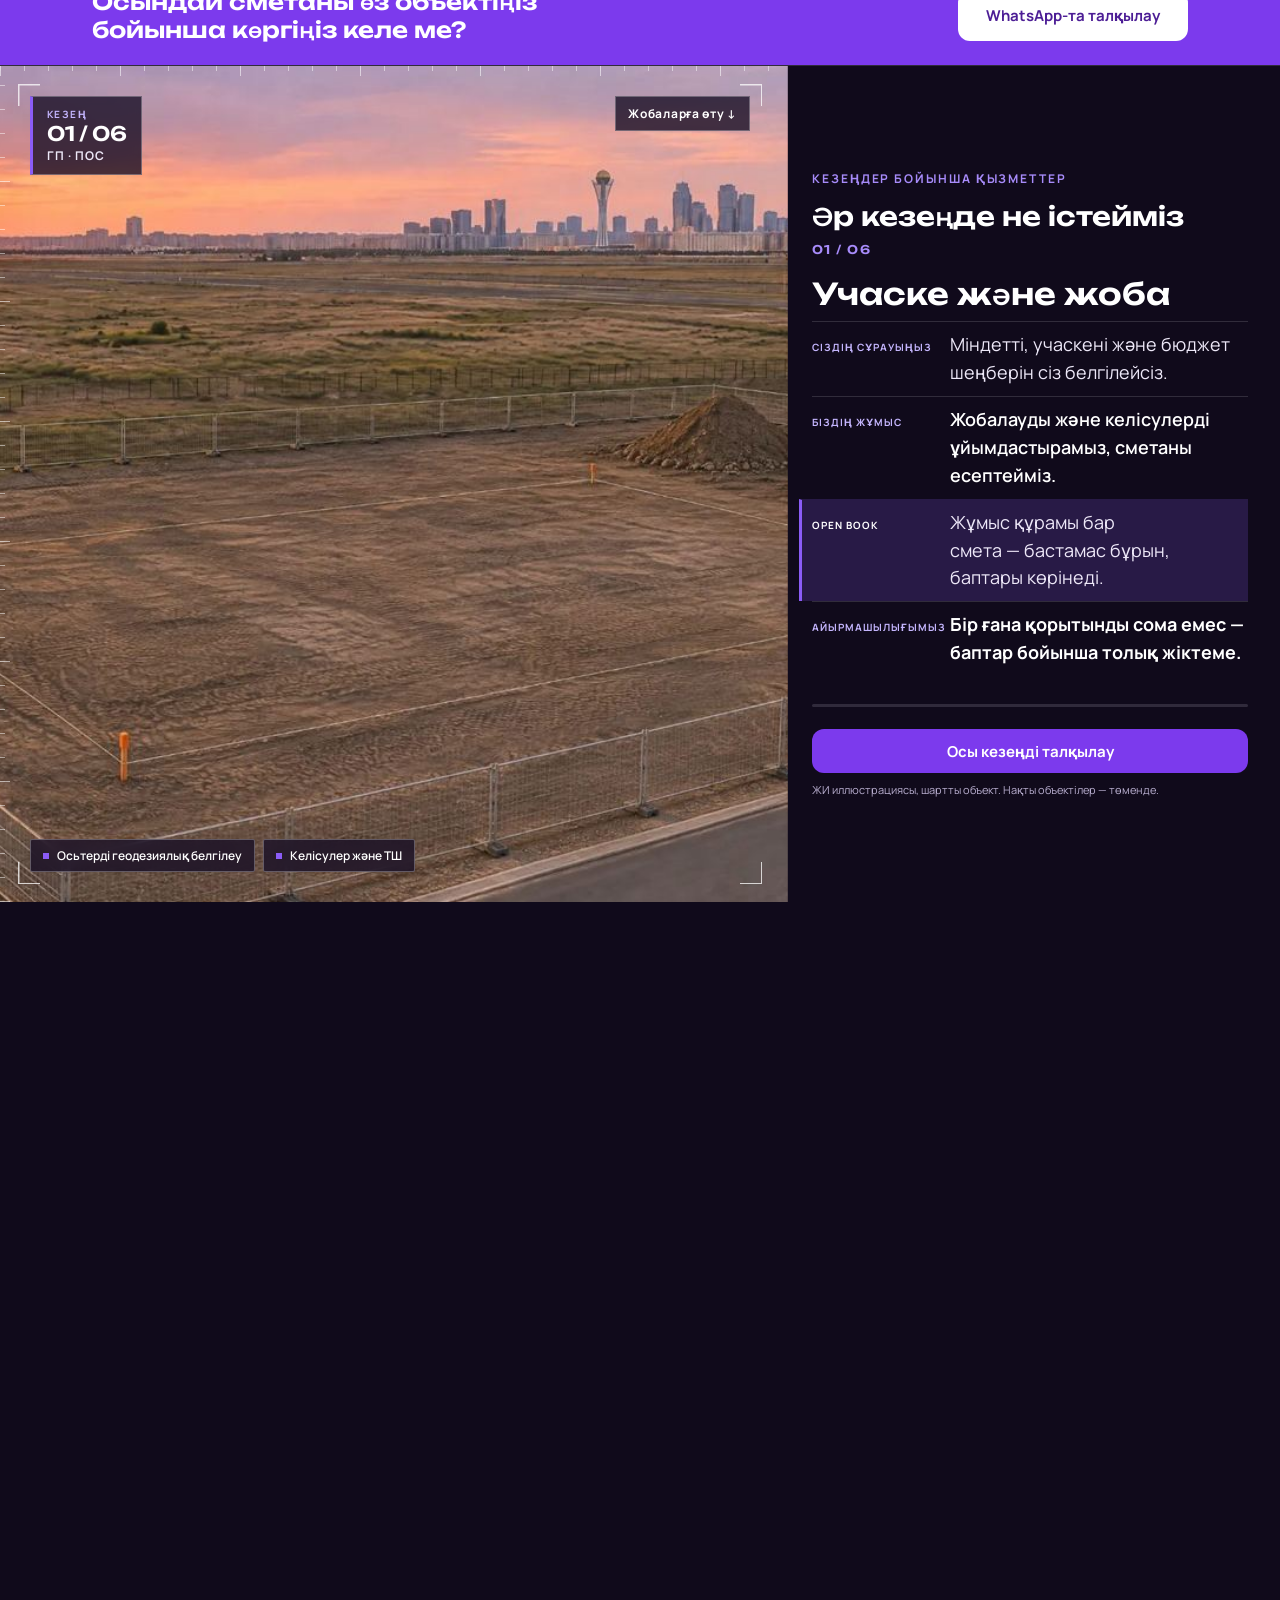
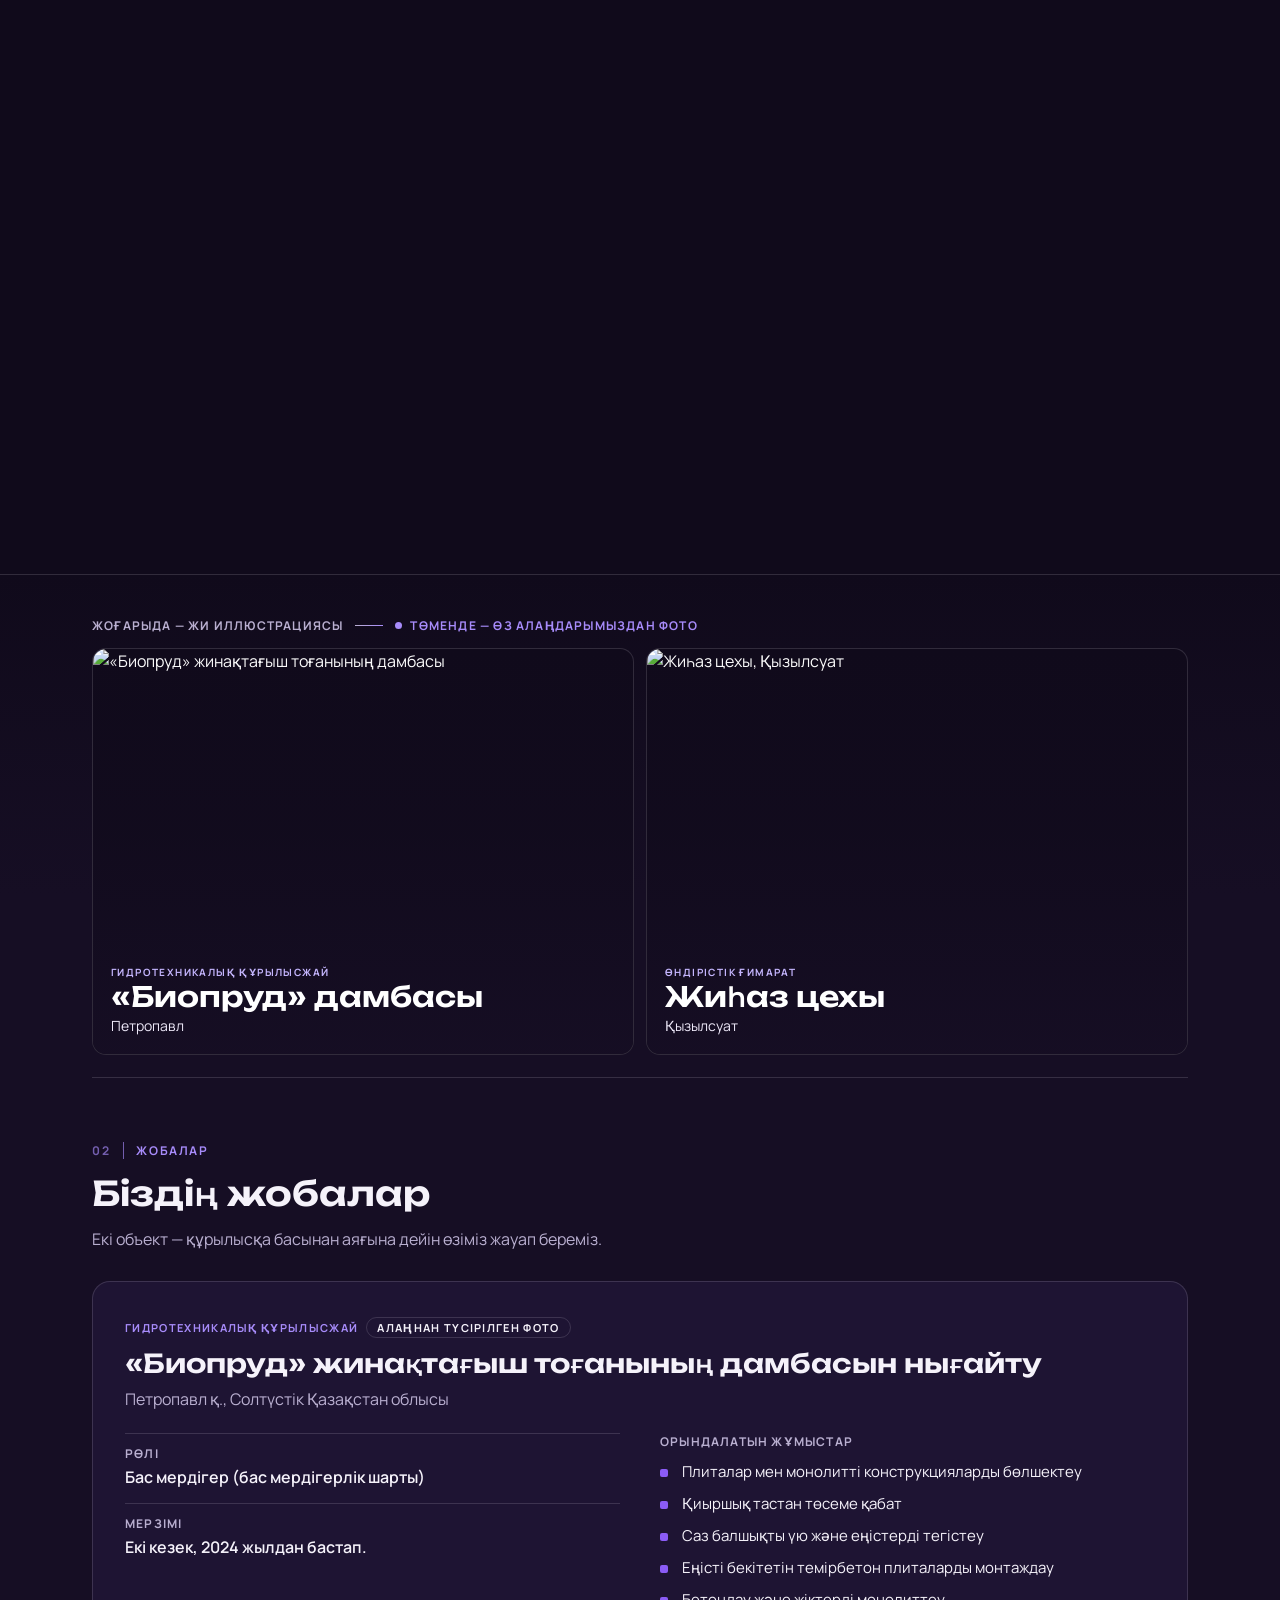
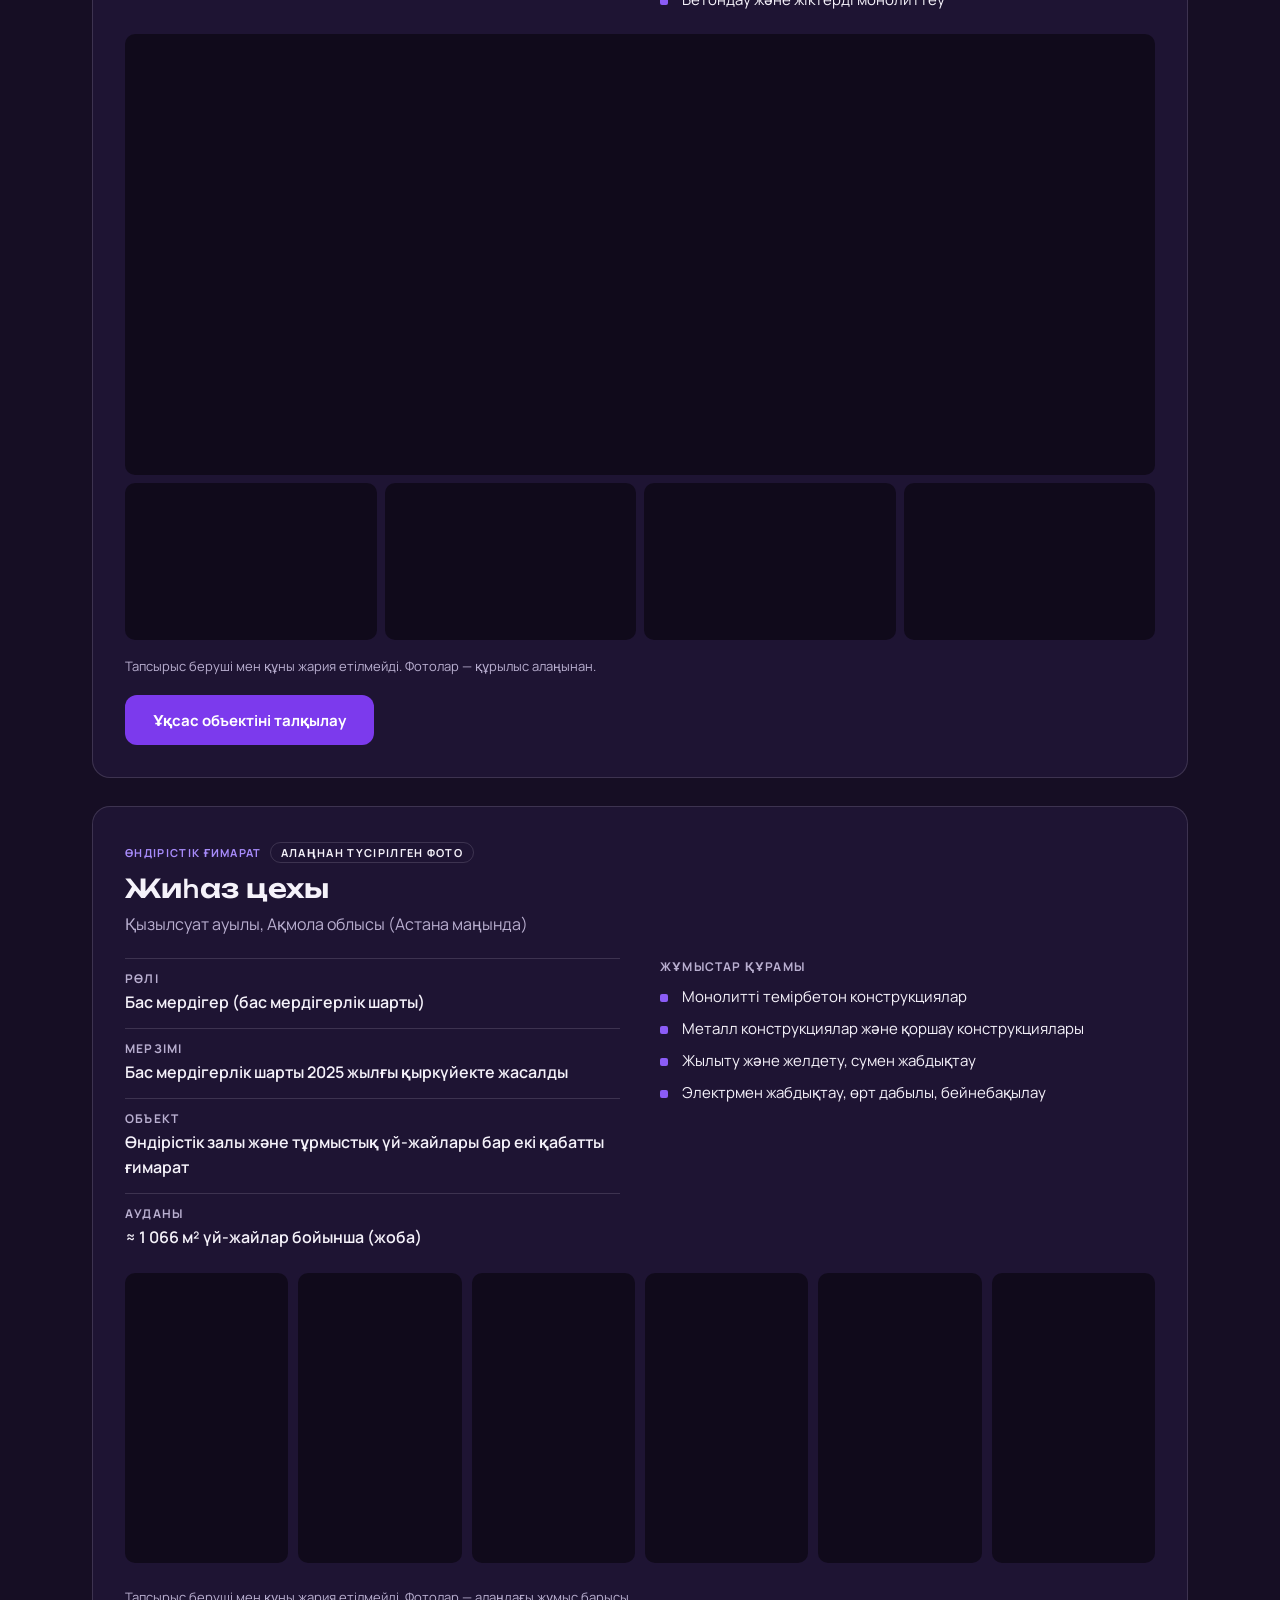
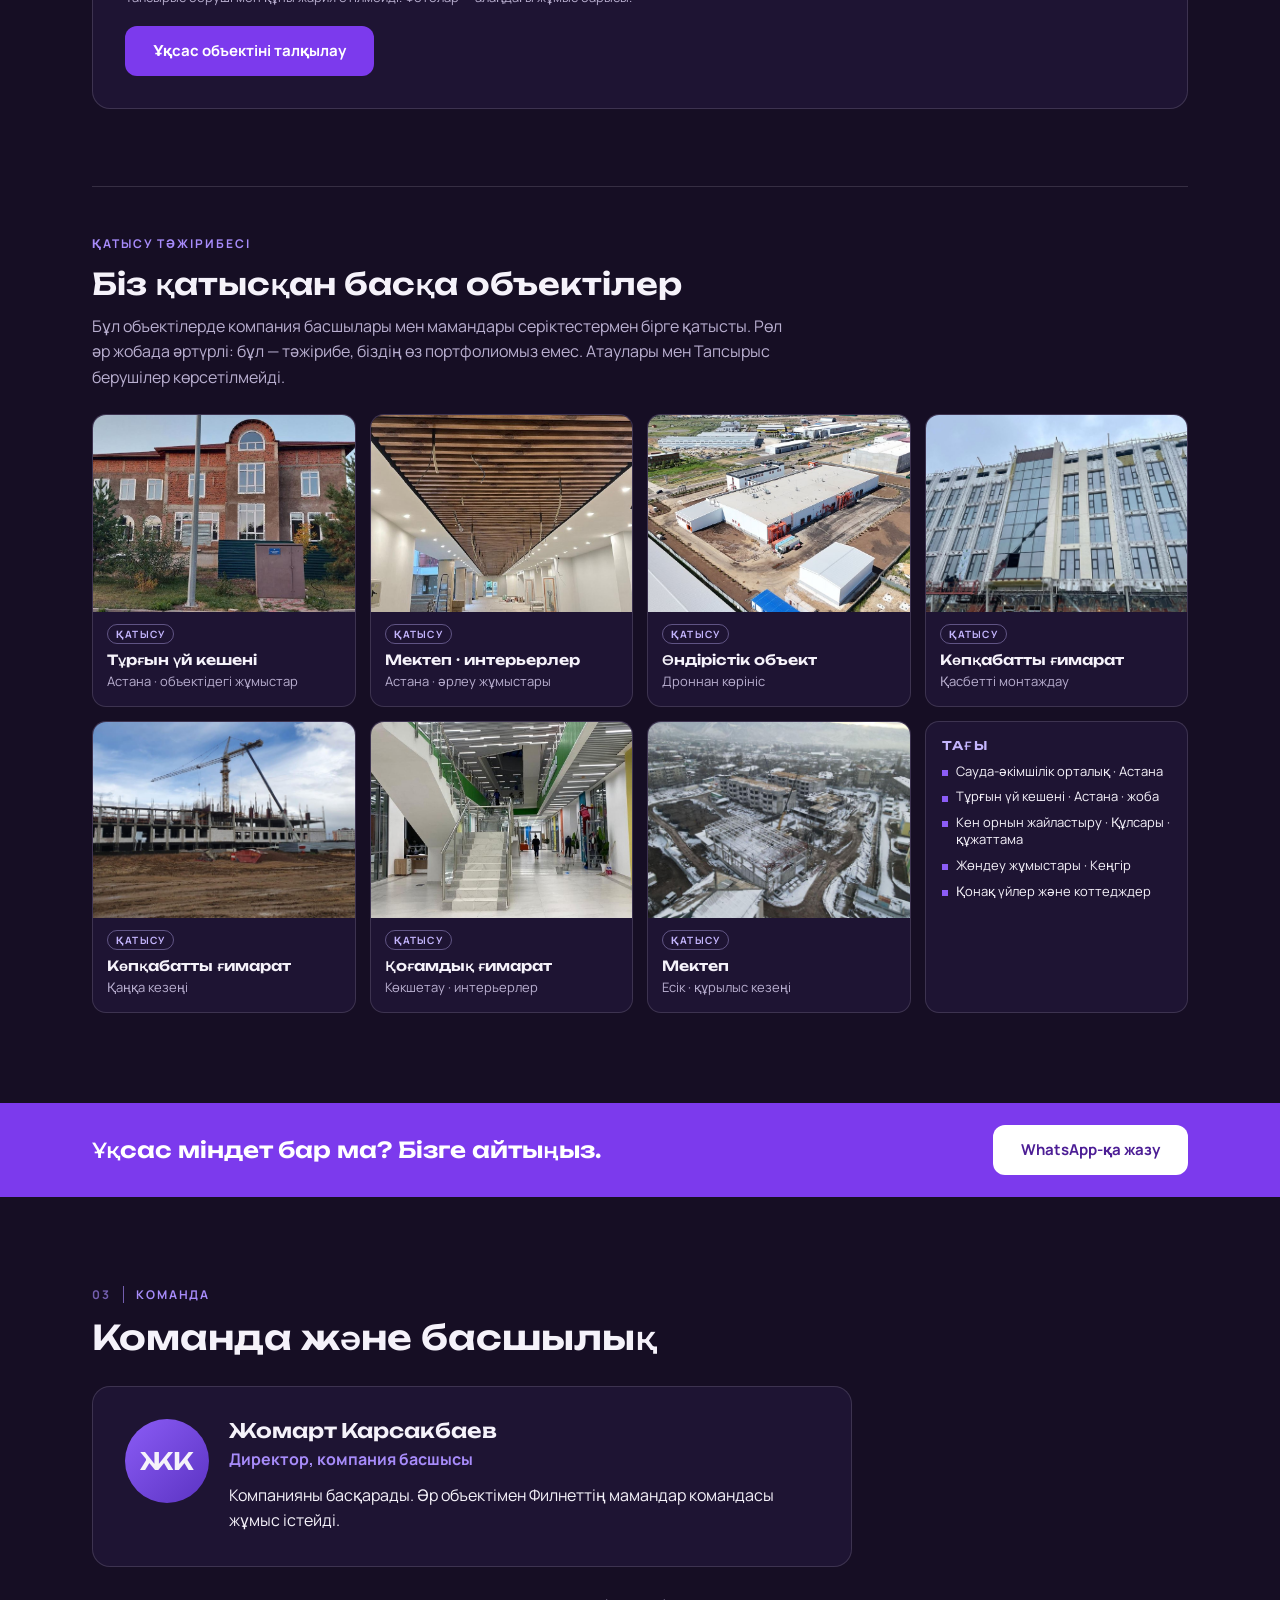
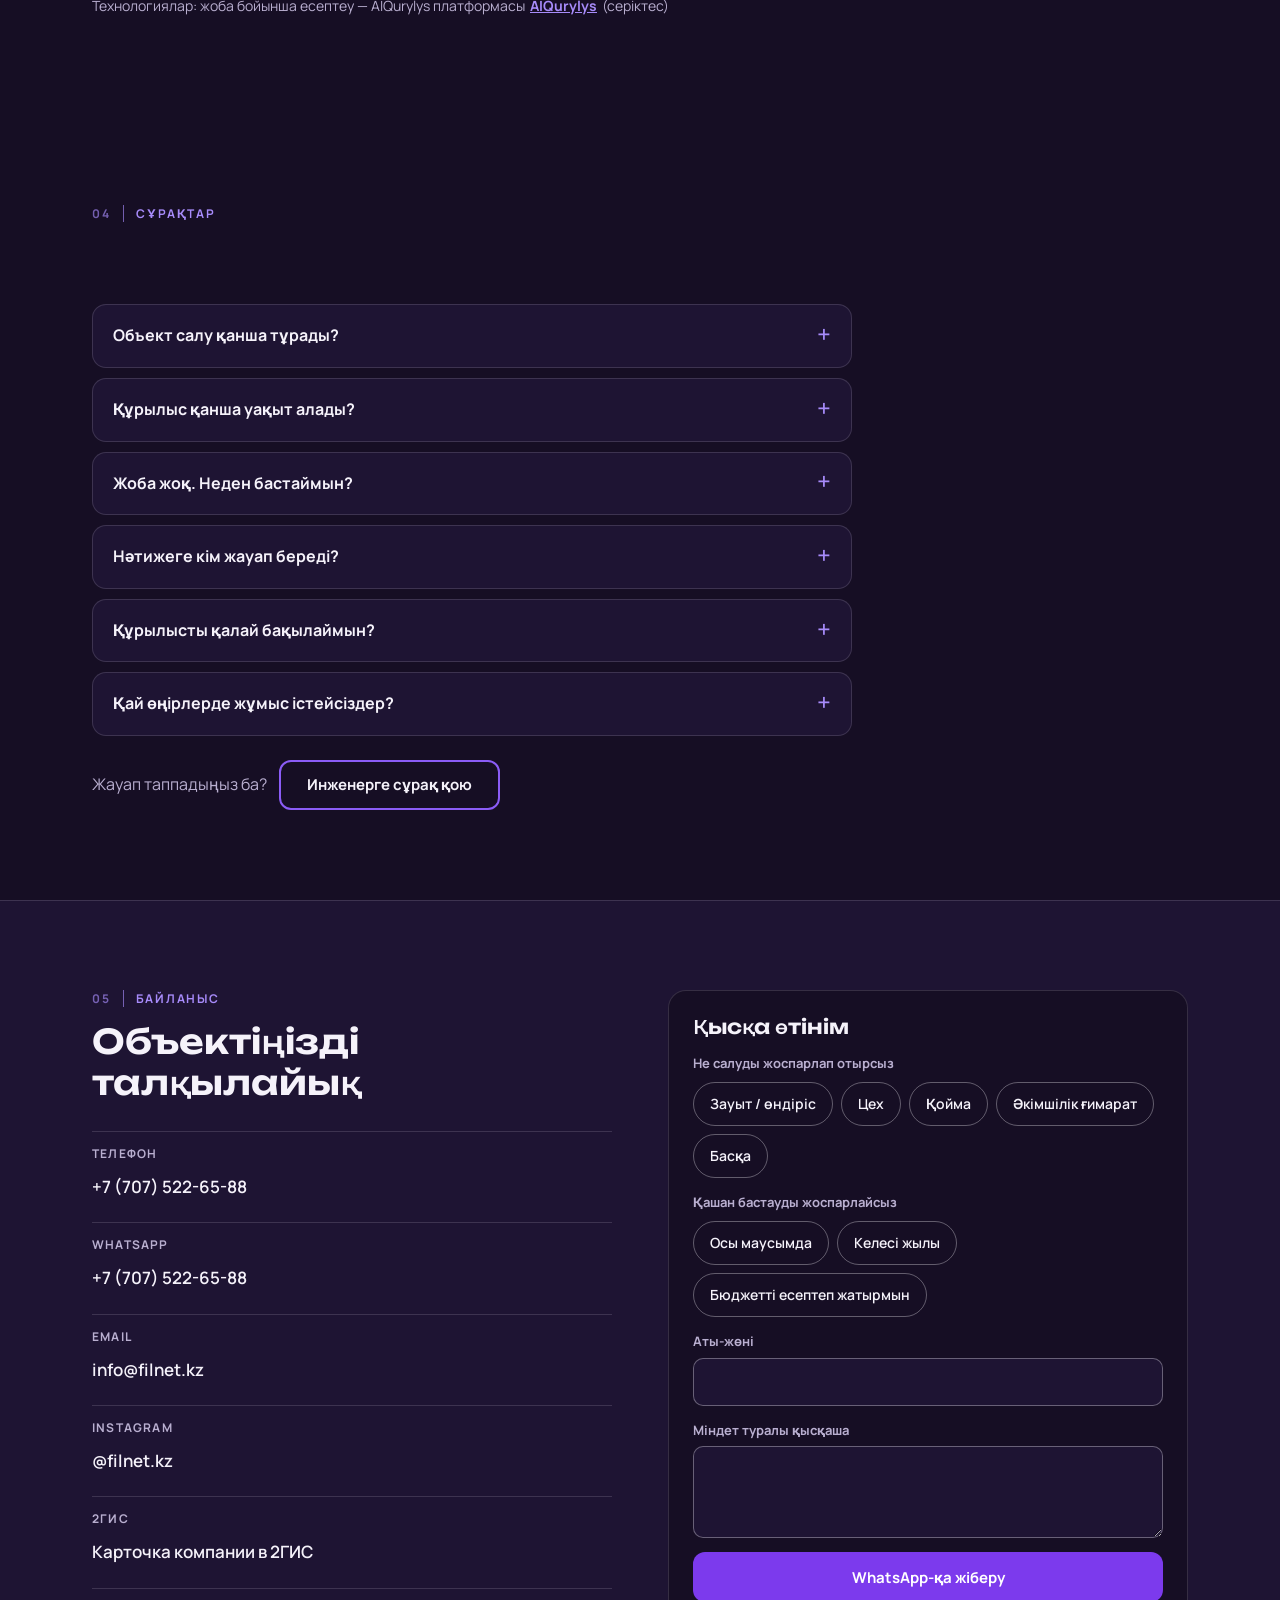
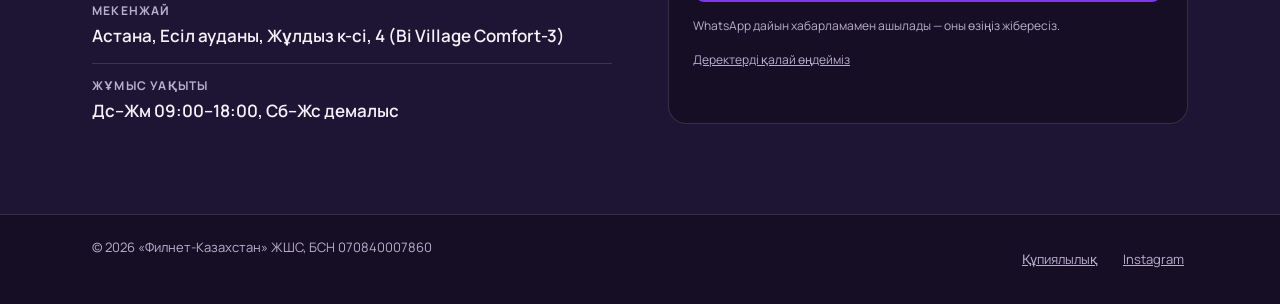
==== commit fd104c79: "Capitalize Client (Zakazchik / Tapsyrys berushi) across the site Co-Authored-By: Claude Sonnet 5.5 <" ====
--- a/kk/index.html
+++ b/kk/index.html
@@ -4,11 +4,11 @@
 <meta charset="utf-8">
 <meta name="viewport" content="width=device-width, initial-scale=1, viewport-fit=cover">
 <title>Филнет-Казахстан — бүкіл Қазақстан бойынша бас мердігер</title>
-<meta name="description" content="«Филнет-Казахстан» ЖШС — бүкіл Қазақстан бойынша бас мердігер: өндірістік, коммерциялық және қоғамдық ғимараттар. Смета мен жұмыс барысы тапсырыс берушіге ашық.">
+<meta name="description" content="«Филнет-Казахстан» ЖШС — бүкіл Қазақстан бойынша бас мердігер: өндірістік, коммерциялық және қоғамдық ғимараттар. Смета мен жұмыс барысы Тапсырыс берушіге ашық.">
 <meta property="og:type" content="website">
 <meta property="og:site_name" content="Филнет-Казахстан">
 <meta property="og:title" content="Филнет-Казахстан — саламыз, көрсетеміз, жауап береміз">
-<meta property="og:description" content="Бүкіл Қазақстан бойынша бас мердігер. Смета мен жұмыс барысы тапсырыс берушіге ашық.">
+<meta property="og:description" content="Бүкіл Қазақстан бойынша бас мердігер. Смета мен жұмыс барысы Тапсырыс берушіге ашық.">
 <meta property="og:image" content="https://yessenaliev.github.io/filnet-site/assets/og.jpg">
 <meta property="og:image:width" content="1200">
 <meta property="og:image:height" content="630">
@@ -29,7 +29,7 @@
 <link rel="preconnect" href="https://fonts.googleapis.com">
 <link rel="preconnect" href="https://fonts.gstatic.com" crossorigin>
 <link href="https://fonts.googleapis.com/css2?family=Manrope:wght@400;500;600;700&family=Unbounded:wght@500;600;700&family=Montserrat:wght@600;700;800&family=Inter:wght@400;500;600;700&display=swap" rel="stylesheet">
-<link rel="stylesheet" href="../css/style.css?v=18">
+<link rel="stylesheet" href="../css/style.css?v=19">
 </head>
 <body>
 
@@ -72,7 +72,7 @@
     <div class="hero-txt">
       <p class="eyebrow" data-i18n="hero.eyebrow">«Филнет-Казахстан» ЖШС</p>
       <h1 data-i18n="hero.h1">Саламыз. Көрсетеміз. Жауап береміз.</h1>
-      <p class="lead" data-i18n="hero.lead">Бүкіл Қазақстан бойынша зауыттарға, цехтарға және ғимараттарға арналған бас мердігерлік. Смета мен жұмыс барысы тапсырыс берушіге ашық.</p>
+      <p class="lead" data-i18n="hero.lead">Бүкіл Қазақстан бойынша зауыттарға, цехтарға және ғимараттарға арналған бас мердігерлік. Смета мен жұмыс барысы Тапсырыс берушіге ашық.</p>
       <div class="cta">
         <a class="btn btn-or" href="https://wa.me/77075226588" target="_blank" rel="noopener" data-i18n="cta.wa">Объектіні талқылау</a>
         <a class="btn btn-ghost" href="tel:+77075226588" data-i18n="cta.call">Қоңырау шалу</a>
@@ -100,7 +100,7 @@
         <li><b data-i18n="ob.l2t">Жұмыс барысында</b><span data-i18n="ob.l2p">Әр кезең бойынша жоспарды фактімен салыстырамыз.</span></li>
         <li><b data-i18n="ob.l3t">Ауытқу болса</b><span data-i18n="ob.l3p">Себебін түсіндіреміз және келесі қадамдарды талқылаймыз.</span></li>
         </ol>
-      <p class="ph-line"><span class="ph">[ПОДТВЕРДИТЬ: что именно открыто заказчику, в каком формате и как часто — определение Open Book утверждает руководитель]</span></p>
+      <p class="ph-line"><span class="ph">[ПОДТВЕРДИТЬ: что именно открыто Заказчику, в каком формате и как часто — определение Open Book утверждает руководитель]</span></p>
     </div>
     <figure class="ob-book">
       <figcaption><span data-i18n="ob.card">Кезеңдер бойынша есеп үлгісі</span><em data-i18n="ob.unit">бюджеттің %-ы</em></figcaption>
@@ -202,7 +202,7 @@
         <button class="ph-btn" type="button" data-lb="../assets/dam-04.jpg"><img loading="lazy" src="../assets/dam-04.jpg" width="1600" height="900" alt="Дамба: алаңдағы техника" data-i18n-alt="dam.a4"></button>
         <button class="ph-btn" type="button" data-lb="../assets/dam-05.jpg"><img loading="lazy" src="../assets/dam-05.jpg" width="1600" height="900" alt="Дамба: дамба төбесі мен еңіс, әуеден көрініс" data-i18n-alt="dam.a5"></button>
       </div>
-      <p class="case-note" data-i18n="dam.note">Тапсырыс беруші мен құны жария етілмейді. Фотолар — құрылыс алаңынан. <span class="ph">[ПОДТВЕРДИТЬ: объектіні және фотоларды жариялауға тапсырыс берушінің келісімі]</span></p>
+      <p class="case-note" data-i18n="dam.note">Тапсырыс беруші мен құны жария етілмейді. Фотолар — құрылыс алаңынан. <span class="ph">[ПОДТВЕРДИТЬ: объектіні және фотоларды жариялауға Тапсырыс берушінің келісімі]</span></p>
     <p class="case-cta"><a class="btn btn-or" href="https://wa.me/77075226588" data-wa="dam" target="_blank" rel="noopener" data-i18n="cs.btn">Ұқсас объектіні талқылау</a></p>
     </article>
 
@@ -236,13 +236,13 @@
         <button class="ph-btn" type="button" data-lb="../assets/cech-07.jpg"><img loading="lazy" src="../assets/cech-07.jpg" width="720" height="1280" alt="Ғимараттың ішкі кеңістігі" data-i18n-alt="cech.a7"></button>
         <button class="ph-btn" type="button" data-lb="../assets/cech-02.jpg"><img loading="lazy" src="../assets/cech-02.jpg" width="720" height="1280" alt="Жиһаз цехы: жалпы көрініс" data-i18n-alt="cech.a2"></button>
       </div>
-      <p class="case-note" data-i18n="cech.note">Тапсырыс беруші мен құны жария етілмейді. Фотолар — алаңдағы жұмыс барысы. <span class="ph">[ПОДТВЕРДИТЬ: объектіні және фотоларды жариялауға тапсырыс берушінің келісімі; тапсыру мәртебесі]</span></p>
+      <p class="case-note" data-i18n="cech.note">Тапсырыс беруші мен құны жария етілмейді. Фотолар — алаңдағы жұмыс барысы. <span class="ph">[ПОДТВЕРДИТЬ: объектіні және фотоларды жариялауға Тапсырыс берушінің келісімі; тапсыру мәртебесі]</span></p>
     <p class="case-cta"><a class="btn btn-or" href="https://wa.me/77075226588" data-wa="cech" target="_blank" rel="noopener" data-i18n="cs.btn">Ұқсас объектіні талқылау</a></p>
     </article>
     <div class="xp" id="experience">
       <p class="eyebrow" data-i18n="xp.eyebrow">Қатысу тәжірибесі</p>
       <h3 class="xp-h" data-i18n="xp.h3">Біз қатысқан басқа объектілер</h3>
-      <p class="xp-lead" data-i18n="xp.lead">Бұл объектілерде компания басшылары мен мамандары серіктестермен бірге қатысты. Рөл әр жобада әртүрлі: бұл — тәжірибе, біздің өз портфолиомыз емес. Атаулары мен тапсырыс берушілер көрсетілмейді.</p>
+      <p class="xp-lead" data-i18n="xp.lead">Бұл объектілерде компания басшылары мен мамандары серіктестермен бірге қатысты. Рөл әр жобада әртүрлі: бұл — тәжірибе, біздің өз портфолиомыз емес. Атаулары мен Тапсырыс берушілер көрсетілмейді.</p>
       <div class="xp-grid">
         <figure class="xp-card">
           <button class="ph-btn" type="button" data-lb="../assets/exp-1.jpg"><img loading="lazy" decoding="async" src="../assets/exp-1.jpg" width="1100" height="619" alt="Тұрғын үй кешені: Астана · объектідегі жұмыстар" data-i18n-alt="xp.1a"></button>
@@ -378,6 +378,6 @@
 
 <div class="lb" id="lb" role="dialog" aria-modal="true" hidden><button type="button" class="lb-x" aria-label="Жабу" data-i18n-aria="lb.close">×</button><img alt=""></div>
 
-<script src="../js/main.js?v=18"></script>
+<script src="../js/main.js?v=19"></script>
 </body>
 </html>
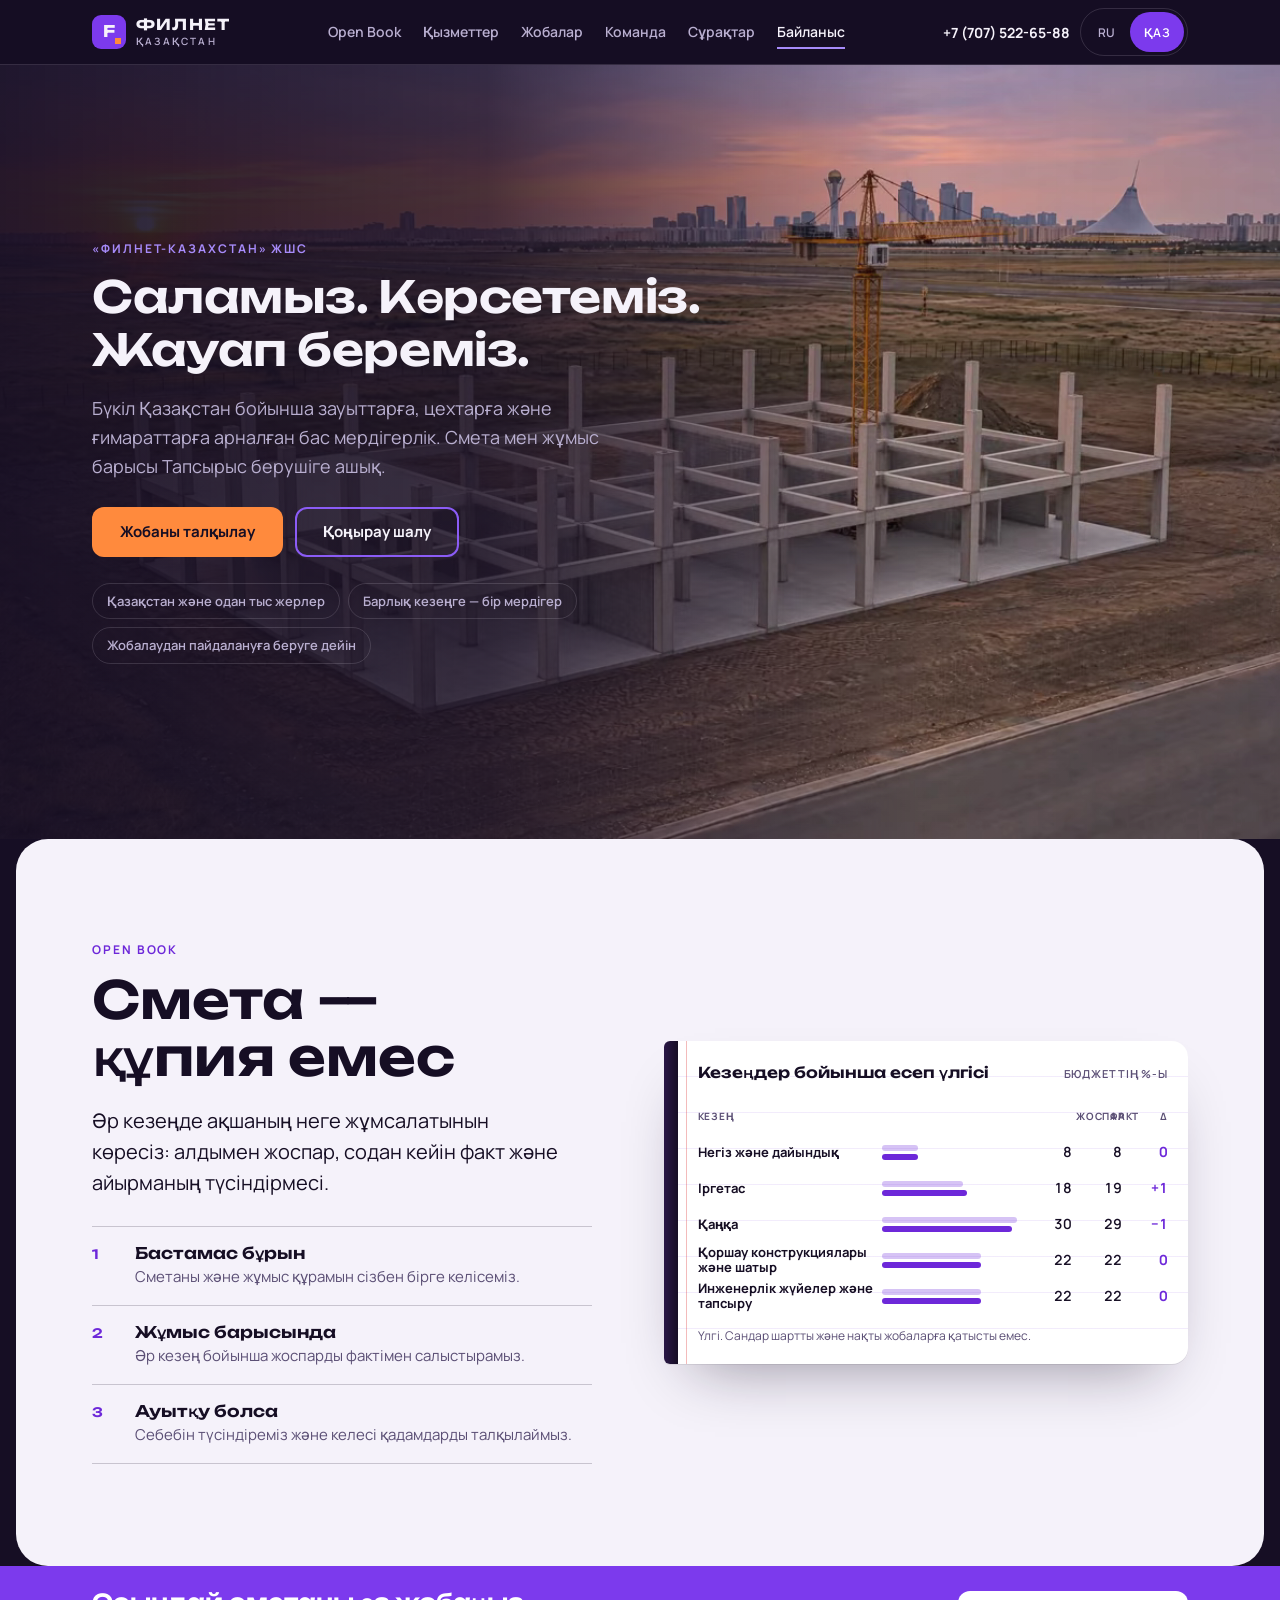
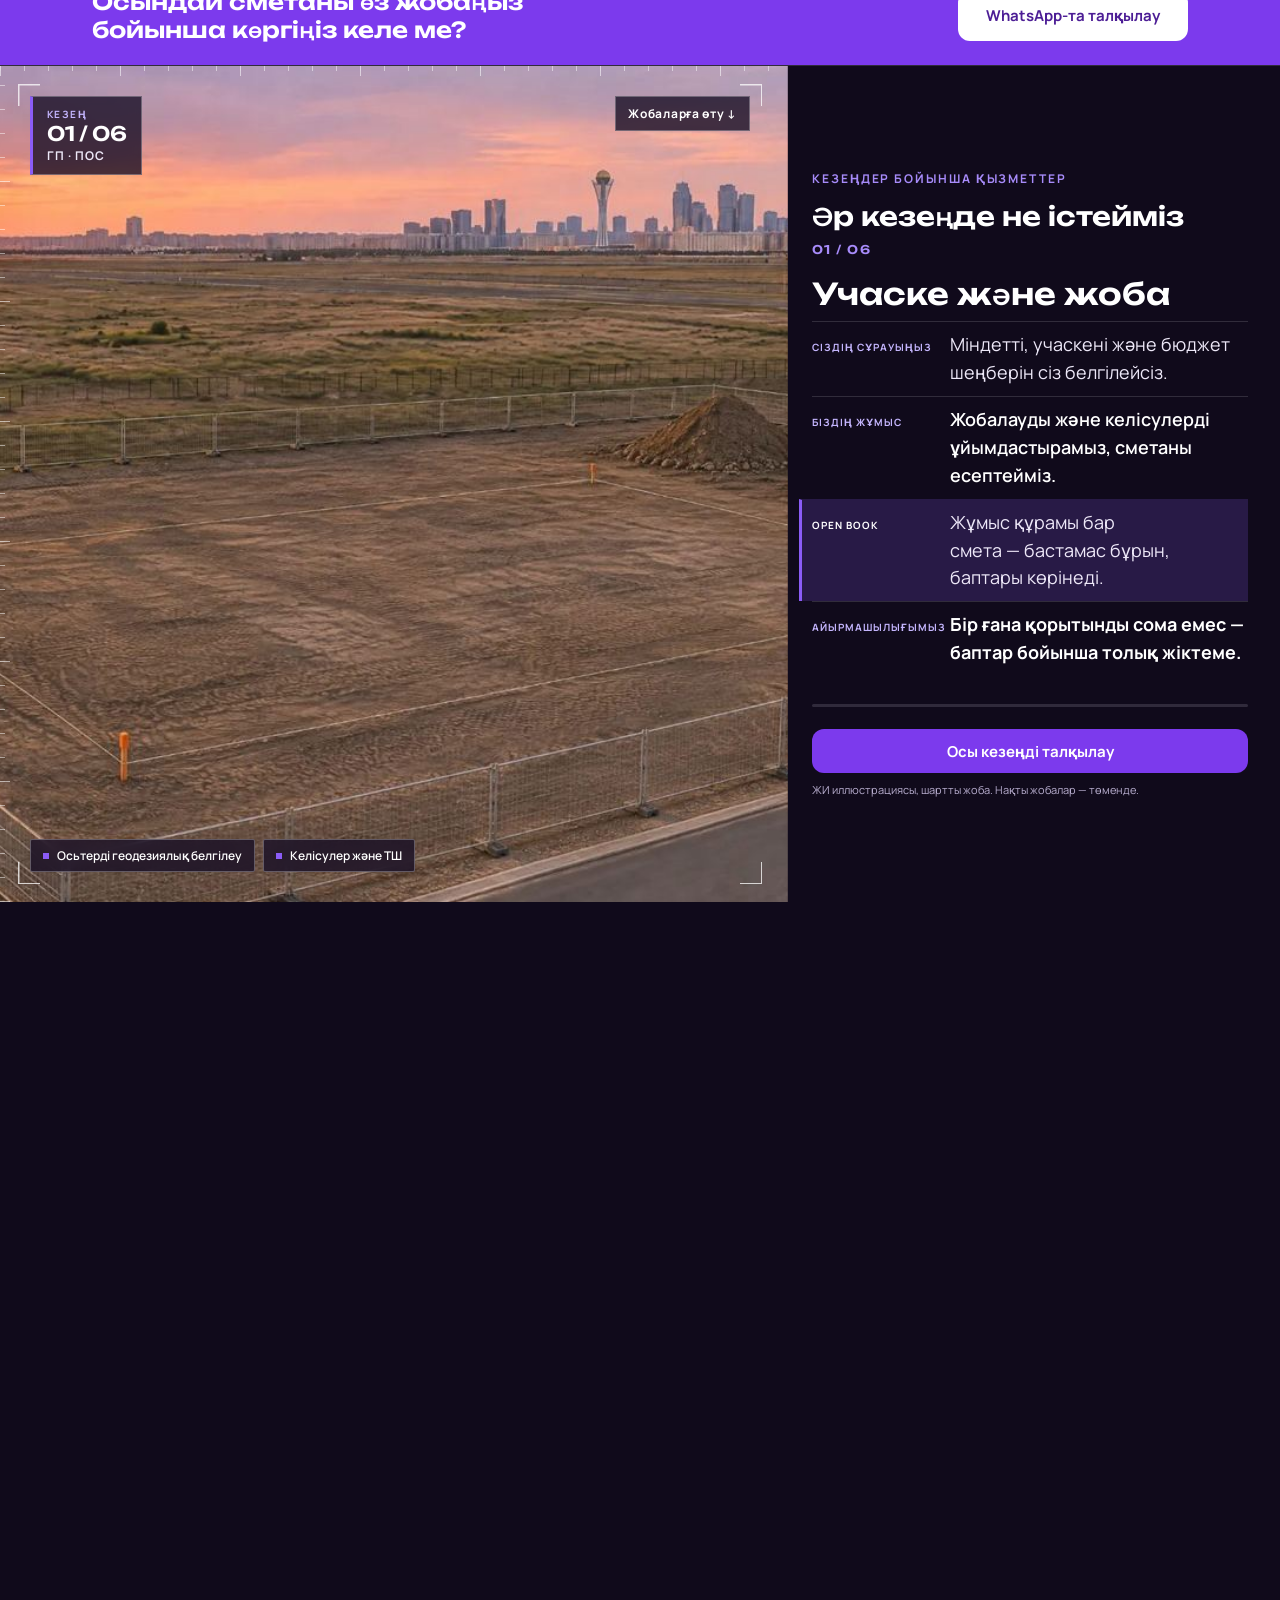
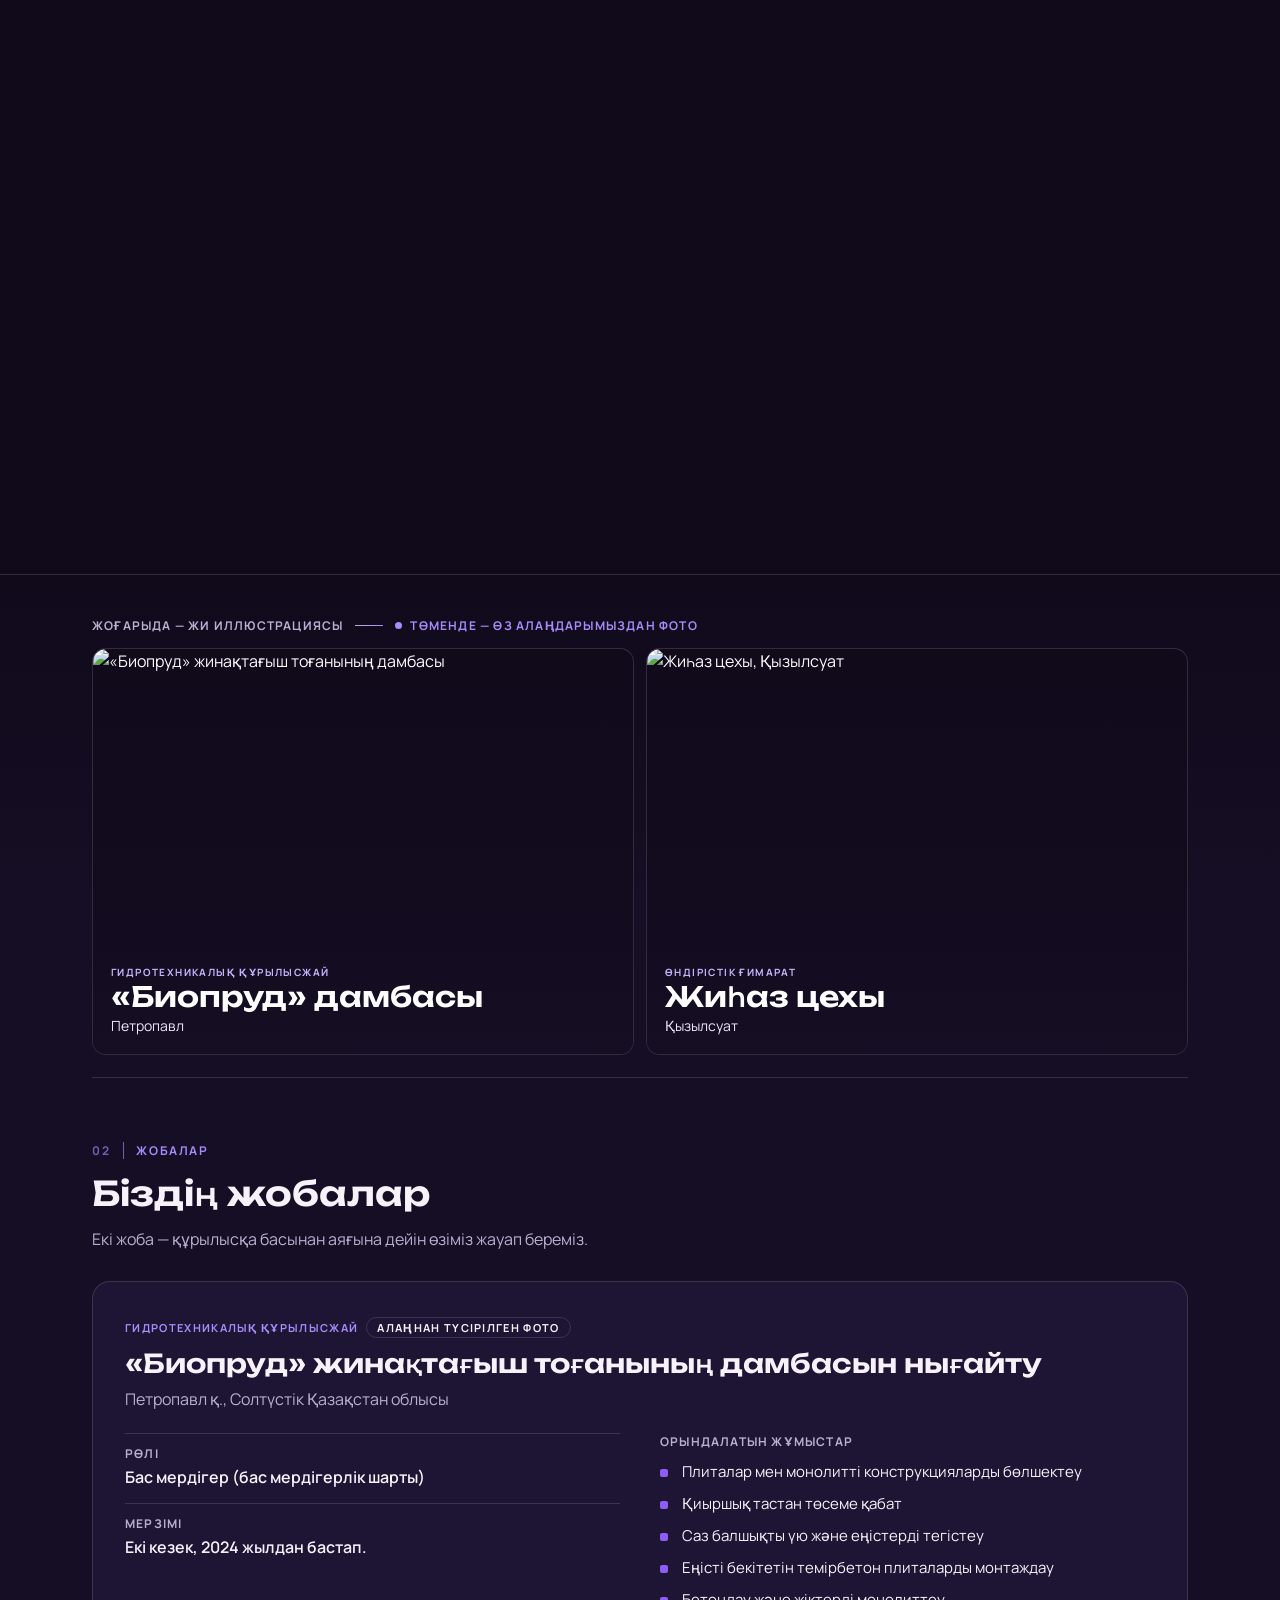
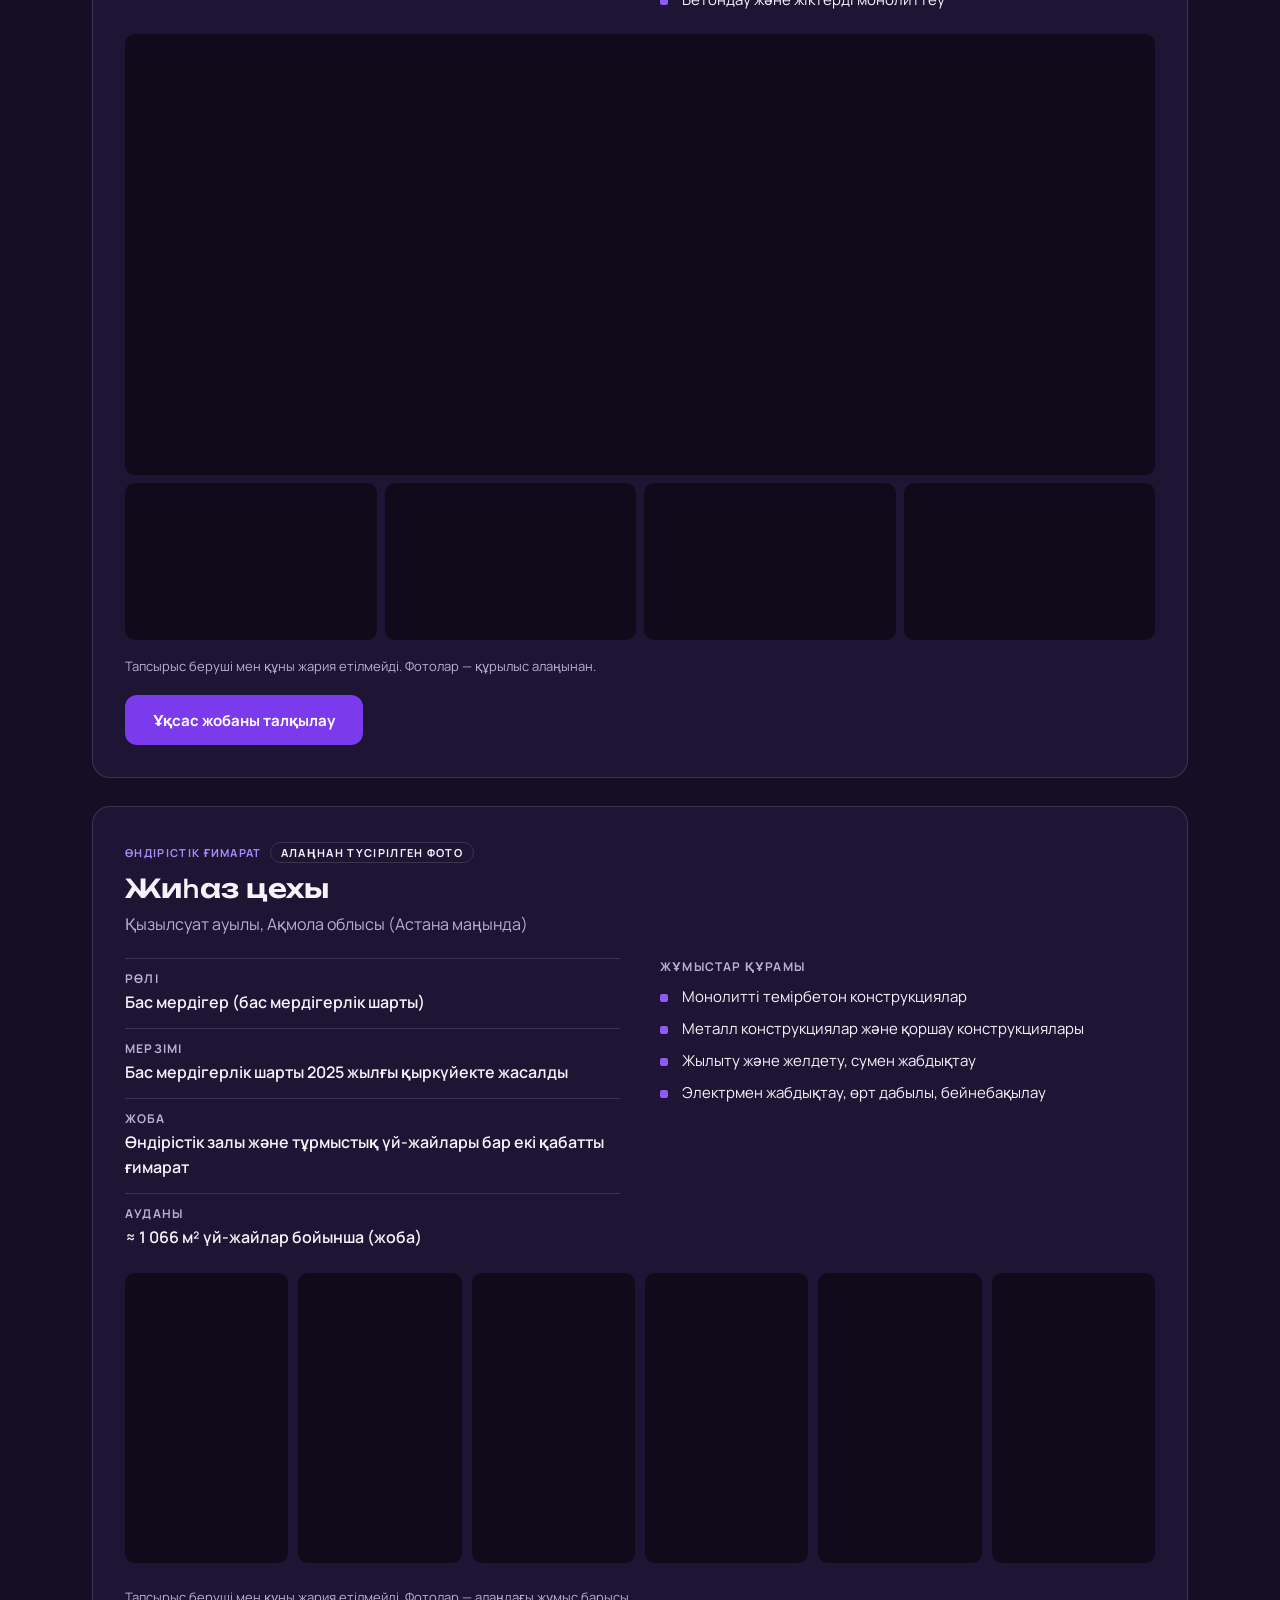
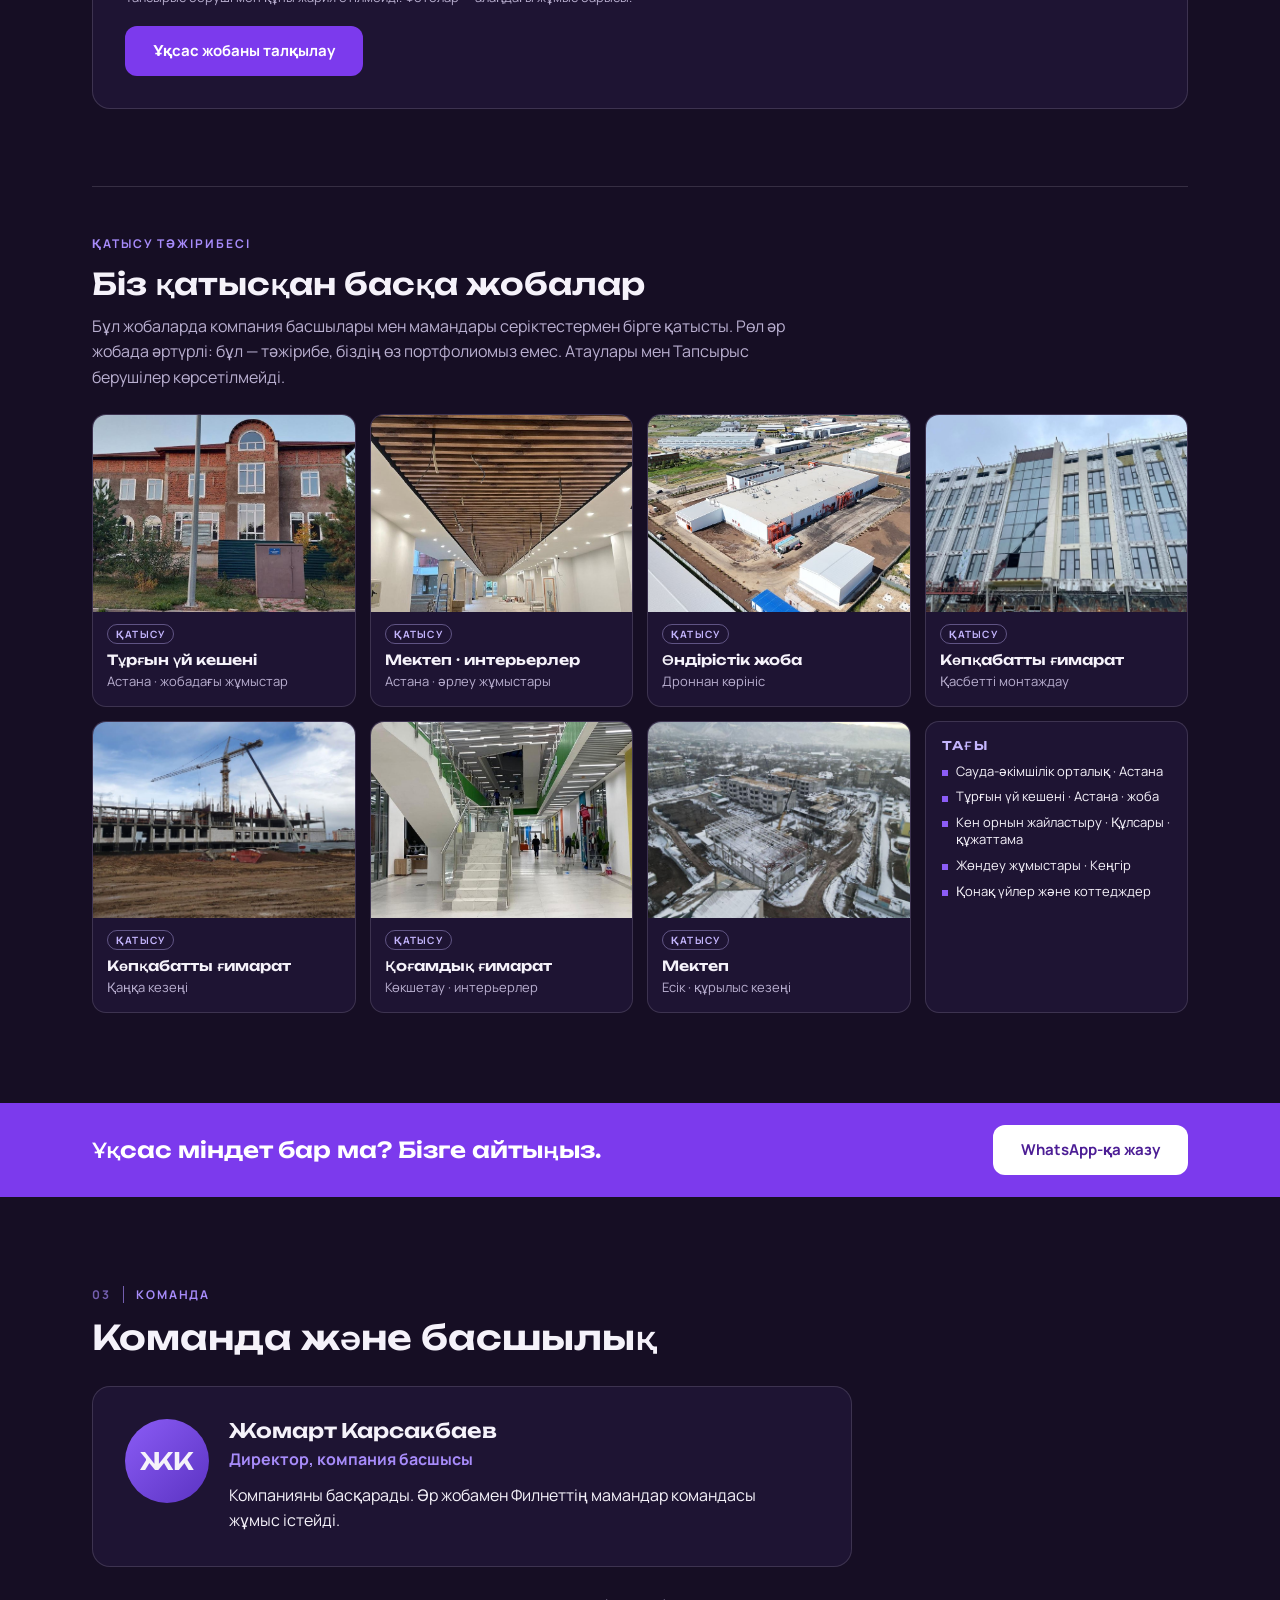
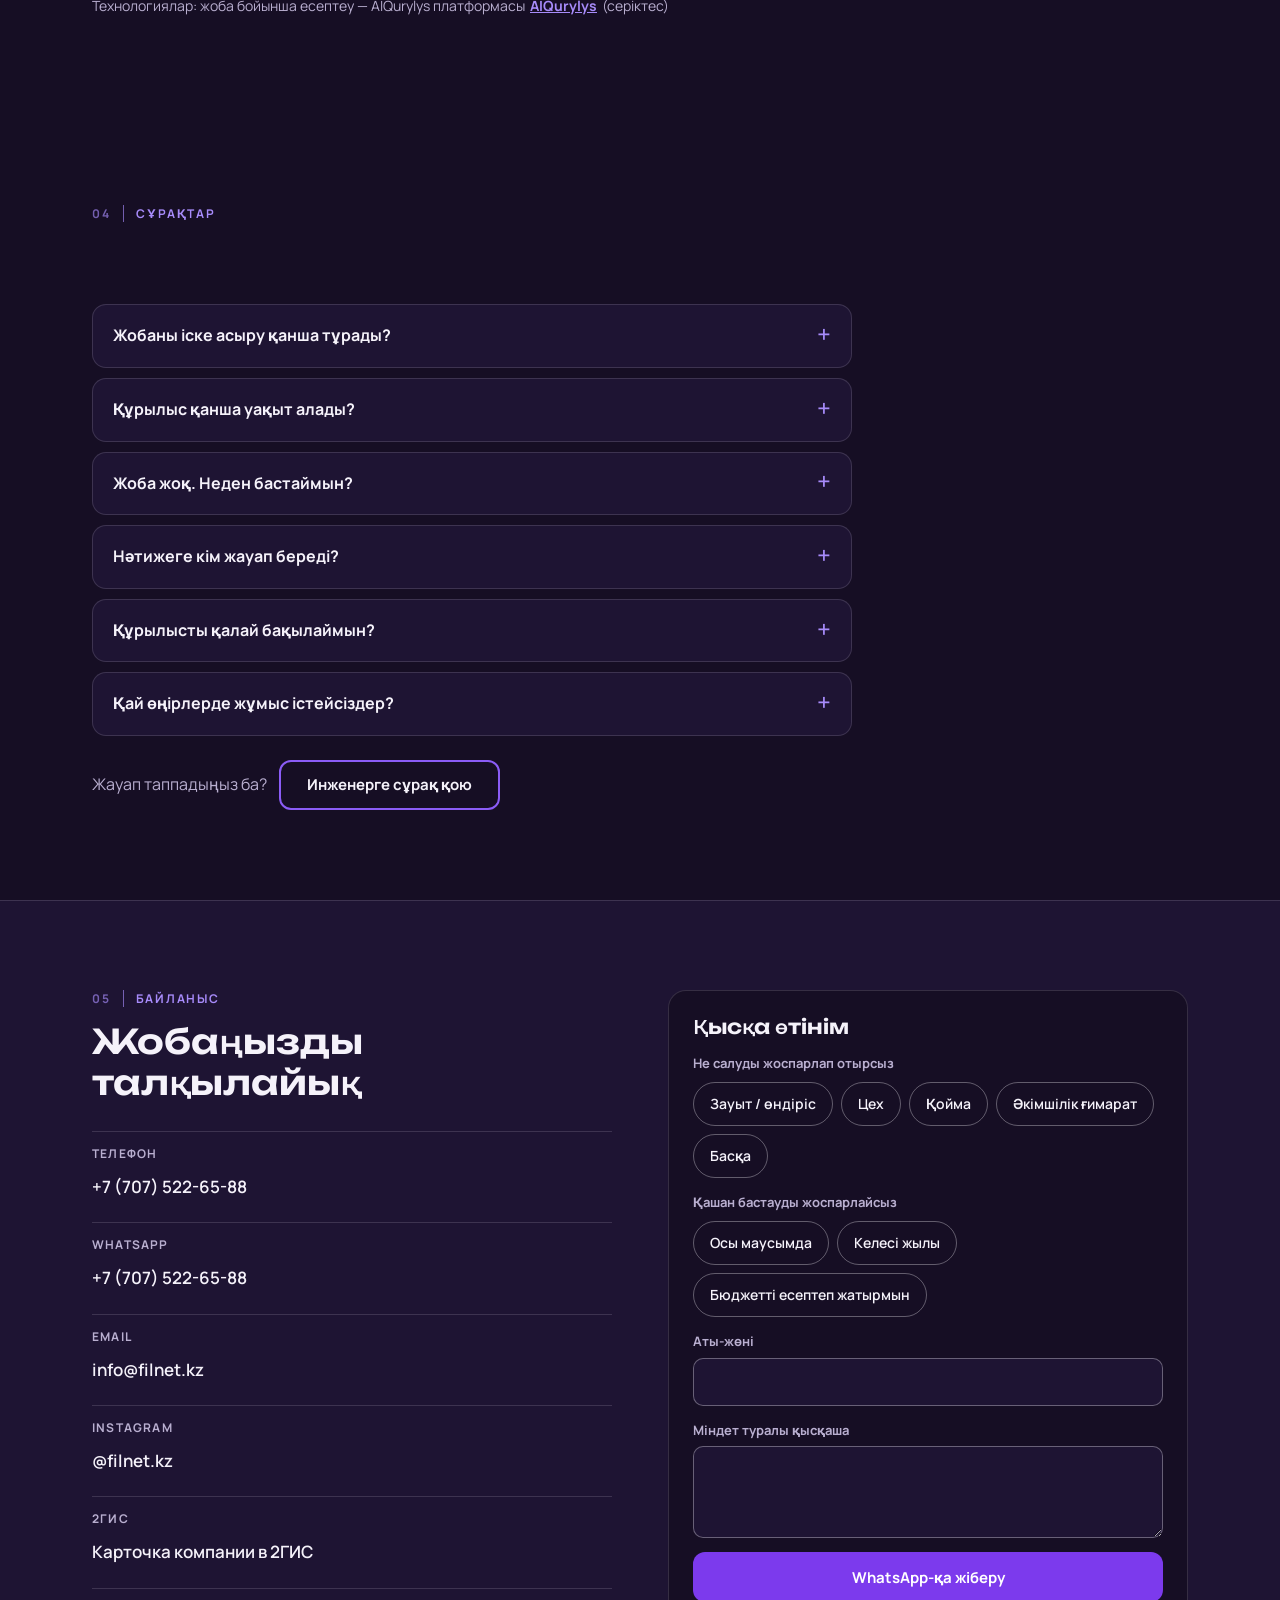
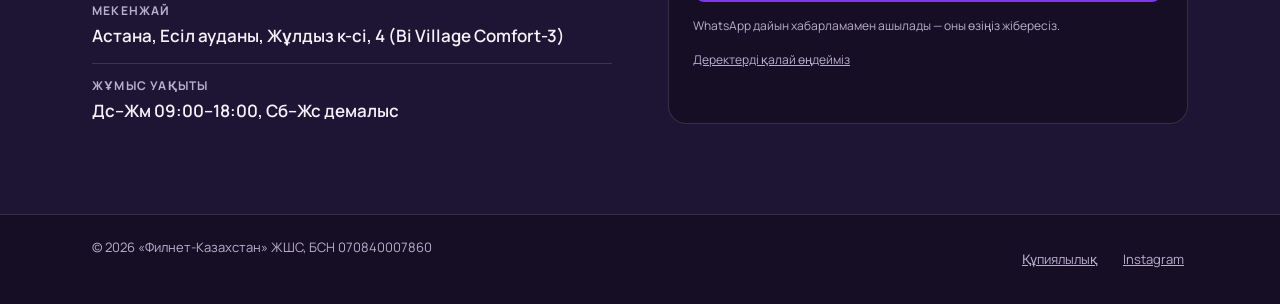
==== commit b2665d07: "Wording: replace 'object' with 'project' (RU and KZ) across the site Co-Authored-By: Claude Sonnet 5" ====
--- a/kk/index.html
+++ b/kk/index.html
@@ -23,13 +23,13 @@
 <link rel="alternate" hreflang="ru" href="https://yessenaliev.github.io/filnet-site/">
 <link rel="alternate" hreflang="kk" href="https://yessenaliev.github.io/filnet-site/kk/">
 <link rel="alternate" hreflang="x-default" href="https://yessenaliev.github.io/filnet-site/">
-<script type="application/ld+json">{"@context": "https://schema.org", "@type": "FAQPage", "mainEntity": [{"@type": "Question", "name": "Сколько стоит построить объект?", "acceptedAnswer": {"@type": "Answer", "text": "Без вводных честную цифру не назовёт никто. Ориентир даём по вводным, точную цену — по смете на основе проекта, до подписания договора."}}, {"@type": "Question", "name": "Сколько займёт строительство?", "acceptedAnswer": {"@type": "Answer", "text": "Зависит от объёма, конструктива, сезона и готовности проекта. График по этапам даём вместе со сметой, сроки фиксируем в договоре."}}, {"@type": "Question", "name": "Проекта нет. С чего начать?", "acceptedAnswer": {"@type": "Answer", "text": "С вводных: участок, назначение, площадь. Подключим проектировщиков и согласуем решения до стройки."}}, {"@type": "Question", "name": "Кто отвечает за результат?", "acceptedAnswer": {"@type": "Answer", "text": "Генподрядчик по договору. Субподрядчиков подбираем и контролируем мы, перед вами отвечаем тоже мы."}}, {"@type": "Question", "name": "Как контролировать стройку?", "acceptedAnswer": {"@type": "Answer", "text": "Фотоотчёты, исполнительная документация, акты скрытых работ, визиты на площадку, ваш технадзор."}}, {"@type": "Question", "name": "В каких регионах вы работаете?", "acceptedAnswer": {"@type": "Answer", "text": "Мы из Астаны, но география не ограничена: наши объекты — в Петропавловске и под Астаной, а за новые проекты по Казахстану берёмся. Обсудим и задачи за его пределами."}}]}</script>
+<script type="application/ld+json">{"@context": "https://schema.org", "@type": "FAQPage", "mainEntity": [{"@type": "Question", "name": "Сколько стоит реализовать проект?", "acceptedAnswer": {"@type": "Answer", "text": "Без вводных честную цифру не назовёт никто. Ориентир даём по вводным, точную цену — по смете на основе проекта, до подписания договора."}}, {"@type": "Question", "name": "Сколько займёт строительство?", "acceptedAnswer": {"@type": "Answer", "text": "Зависит от объёма, конструктива, сезона и готовности проекта. График по этапам даём вместе со сметой, сроки фиксируем в договоре."}}, {"@type": "Question", "name": "Проекта нет. С чего начать?", "acceptedAnswer": {"@type": "Answer", "text": "С вводных: участок, назначение, площадь. Подключим проектировщиков и согласуем решения до стройки."}}, {"@type": "Question", "name": "Кто отвечает за результат?", "acceptedAnswer": {"@type": "Answer", "text": "Генподрядчик по договору. Субподрядчиков подбираем и контролируем мы, перед вами отвечаем тоже мы."}}, {"@type": "Question", "name": "Как контролировать стройку?", "acceptedAnswer": {"@type": "Answer", "text": "Фотоотчёты, исполнительная документация, акты скрытых работ, визиты на площадку, ваш технадзор."}}, {"@type": "Question", "name": "В каких регионах вы работаете?", "acceptedAnswer": {"@type": "Answer", "text": "Мы из Астаны, но география не ограничена: наши проекты — в Петропавловске и под Астаной, а за новые проекты по Казахстану берёмся. Обсудим и задачи за его пределами."}}]}</script>
 <meta name="theme-color" content="#160E24">
 <link rel="icon" href="data:image/svg+xml,%3Csvg xmlns='http://www.w3.org/2000/svg' viewBox='0 0 64 64'%3E%3Crect width='64' height='64' rx='14' fill='%23160E24'/%3E%3Cpath d='M20 46V18h24v7H28v4h13v7H28v10z' fill='%238B5CF6'/%3E%3Crect x='44' y='39' width='6' height='7' fill='%23FF8A3D'/%3E%3C/svg%3E">
 <link rel="preconnect" href="https://fonts.googleapis.com">
 <link rel="preconnect" href="https://fonts.gstatic.com" crossorigin>
 <link href="https://fonts.googleapis.com/css2?family=Manrope:wght@400;500;600;700&family=Unbounded:wght@500;600;700&family=Montserrat:wght@600;700;800&family=Inter:wght@400;500;600;700&display=swap" rel="stylesheet">
-<link rel="stylesheet" href="../css/style.css?v=19">
+<link rel="stylesheet" href="../css/style.css?v=20">
 </head>
 <body>
 
@@ -74,7 +74,7 @@
       <h1 data-i18n="hero.h1">Саламыз. Көрсетеміз. Жауап береміз.</h1>
       <p class="lead" data-i18n="hero.lead">Бүкіл Қазақстан бойынша зауыттарға, цехтарға және ғимараттарға арналған бас мердігерлік. Смета мен жұмыс барысы Тапсырыс берушіге ашық.</p>
       <div class="cta">
-        <a class="btn btn-or" href="https://wa.me/77075226588" target="_blank" rel="noopener" data-i18n="cta.wa">Объектіні талқылау</a>
+        <a class="btn btn-or" href="https://wa.me/77075226588" target="_blank" rel="noopener" data-i18n="cta.wa">Жобаны талқылау</a>
         <a class="btn btn-ghost" href="tel:+77075226588" data-i18n="cta.call">Қоңырау шалу</a>
       </div>
       <ul class="chips">
@@ -132,18 +132,18 @@
           <span class="ob-v">22</span><span class="ob-v">22</span><span class="ob-d">0</span>
         </div>
         </div>
-      <p class="ob-note" data-i18n="ob.note">Үлгі. Сандар шартты және нақты объектілерге қатысты емес.</p>
+      <p class="ob-note" data-i18n="ob.note">Үлгі. Сандар шартты және нақты жобаларға қатысты емес.</p>
     </figure>
   </div>
 </section>
 
 <!-- BUILD: scroll-driven AI illustration of one conceptual building (NOT our project) -->
-<section class="cta-strip" aria-label="Хотите увидеть такую смету по своему объекту?"><div class="wrap cta-in"><p data-i18n="cs1t">Осындай сметаны өз объектіңіз бойынша көргіңіз келе ме?</p><a class="btn btn-or" href="https://wa.me/77075226588" data-wa="ob" target="_blank" rel="noopener" data-i18n="cs1b">WhatsApp-та талқылау</a></div></section>
+<section class="cta-strip" aria-label="Хотите увидеть такую смету по своему проекту?"><div class="wrap cta-in"><p data-i18n="cs1t">Осындай сметаны өз жобаңыз бойынша көргіңіз келе ме?</p><a class="btn btn-or" href="https://wa.me/77075226588" data-wa="ob" target="_blank" rel="noopener" data-i18n="cs1b">WhatsApp-та талқылау</a></div></section>
 
 <section class="bld" id="build" data-n="6">
   <div class="bld-track">
     <div class="bld-stick">
-      <div class="bld-fig"><img class="is-on" decoding="async" src="../assets/b-1.jpg" width="1280" height="724" alt="ЖИ иллюстрациясы, шартты объект: учаске және жоба" data-i18n-alt="b.a1"><img loading="lazy" decoding="async" src="../assets/b-2.jpg" width="1280" height="724" alt="ЖИ иллюстрациясы, шартты объект: жер жұмыстары және іргетас" data-i18n-alt="b.a2"><img loading="lazy" decoding="async" src="../assets/b-3.jpg" width="1280" height="724" alt="ЖИ иллюстрациясы, шартты объект: қаңқа" data-i18n-alt="b.a3"><img loading="lazy" decoding="async" src="../assets/b-4.jpg" width="1280" height="724" alt="ЖИ иллюстрациясы, шартты объект: қоршау конструкциялары және шатыр" data-i18n-alt="b.a4"><img loading="lazy" decoding="async" src="../assets/b-5.jpg" width="1280" height="724" alt="ЖИ иллюстрациясы, шартты объект: инженерлік жүйелер" data-i18n-alt="b.a5"><img loading="lazy" decoding="async" src="../assets/b-6.jpg" width="1280" height="724" alt="ЖИ иллюстрациясы, шартты объект: объектіні тапсыру" data-i18n-alt="b.a6"><video class="scrub-video" id="scrub-video" muted playsinline preload="none" tabindex="-1" aria-hidden="true" data-src="../assets/video/scrub.mp4"></video>
+      <div class="bld-fig"><img class="is-on" decoding="async" src="../assets/b-1.jpg" width="1280" height="724" alt="ЖИ иллюстрациясы, шартты жоба: учаске және жоба" data-i18n-alt="b.a1"><img loading="lazy" decoding="async" src="../assets/b-2.jpg" width="1280" height="724" alt="ЖИ иллюстрациясы, шартты жоба: жер жұмыстары және іргетас" data-i18n-alt="b.a2"><img loading="lazy" decoding="async" src="../assets/b-3.jpg" width="1280" height="724" alt="ЖИ иллюстрациясы, шартты жоба: қаңқа" data-i18n-alt="b.a3"><img loading="lazy" decoding="async" src="../assets/b-4.jpg" width="1280" height="724" alt="ЖИ иллюстрациясы, шартты жоба: қоршау конструкциялары және шатыр" data-i18n-alt="b.a4"><img loading="lazy" decoding="async" src="../assets/b-5.jpg" width="1280" height="724" alt="ЖИ иллюстрациясы, шартты жоба: инженерлік жүйелер" data-i18n-alt="b.a5"><img loading="lazy" decoding="async" src="../assets/b-6.jpg" width="1280" height="724" alt="ЖИ иллюстрациясы, шартты жоба: жобаны тапсыру" data-i18n-alt="b.a6"><video class="scrub-video" id="scrub-video" muted playsinline preload="none" tabindex="-1" aria-hidden="true" data-src="../assets/video/scrub.mp4"></video>
           <div class="bld-hud" aria-hidden="true"><i class="rl-t"></i><i class="rl-l"></i>
           <div class="hud-stamp"><small id="hud-k" data-i18n="hud.k">Кезең</small><b id="hud-n">01 / 06</b><span id="hud-s">ГП · ПОС</span></div>
           <div class="hud-chips" id="hud-c"></div>
@@ -151,10 +151,10 @@
       <div class="wrap bld-panel">
         <p class="eyebrow" data-i18n="b.eyebrow">Кезеңдер бойынша қызметтер</p>
         <h2 data-i18n="b.h2">Әр кезеңде не істейміз</h2><span class="st-num" id="st-num">01 / 06</span>
-        <ol class="st-list"><li class="is-on"><b data-i18n="b.1t">Учаске және жоба</b><div class="st-det"><p class="d-q"><i data-i18n="b.lq">Сіздің сұрауыңыз</i><span data-i18n="b.1q">Міндетті, учаскені және бюджет шеңберін сіз белгілейсіз.</span></p><p class="d-w"><i data-i18n="b.lw">Біздің жұмыс</i><span data-i18n="b.1w">Жобалауды және келісулерді ұйымдастырамыз, сметаны есептейміз.</span></p><p class="d-o"><i data-i18n="b.lo">Open Book</i><span data-i18n="b.1o">Жұмыс құрамы бар смета — бастамас бұрын, баптары көрінеді.</span></p><p class="d-d"><i data-i18n="b.ld">Айырмашылығымыз</i><span data-i18n="b.1d">Бір ғана қорытынды сома емес — баптар бойынша толық жіктеме.</span></p></div></li><li><b data-i18n="b.2t">Жер жұмыстары және іргетас</b><div class="st-det"><p class="d-q"><i data-i18n="b.lq">Сіздің сұрауыңыз</i><span data-i18n="b.2q">Негіз және жобаның өзгерістері бойынша шешімді сіз қабылдайсыз.</span></p><p class="d-w"><i data-i18n="b.lw">Біздің жұмыс</i><span data-i18n="b.2w">Негізді дайындаймыз, іргетасты арматуралап, бетондаймыз.</span></p><p class="d-o"><i data-i18n="b.lo">Open Book</i><span data-i18n="b.2o">Жасырын жұмыстарды жабар алдында актімен және фотомен тіркейміз.</span></p><p class="d-d"><i data-i18n="b.ld">Айырмашылығымыз</i><span data-i18n="b.2d">Жер астында не бар екенін — ол жабылмай тұрып көресіз.</span></p></div></li><li><b data-i18n="b.3t">Қаңқа</b><div class="st-det"><p class="d-q"><i data-i18n="b.lq">Сіздің сұрауыңыз</i><span data-i18n="b.3q">Өзгерістерді келісіп, негізгі шешімдерді сіз қабылдайсыз.</span></p><p class="d-w"><i data-i18n="b.lw">Біздің жұмыс</i><span data-i18n="b.3w">Монолит жұмыстары мен металл конструкцияларды монтаждауды кестемен жүргіземіз.</span></p><p class="d-o"><i data-i18n="b.lo">Open Book</i><span data-i18n="b.3o">Кезеңнің жоспары мен фактісі қатар: ауытқу мен себебі көрінеді.</span></p><p class="d-d"><i data-i18n="b.ld">Айырмашылығымыз</i><span data-i18n="b.3d">Ауытқуды соңында емес, бірден түсіндіреміз.</span></p></div></li><li><b data-i18n="b.4t">Қоршау конструкциялары және шатыр</b><div class="st-det"><p class="d-q"><i data-i18n="b.lq">Сіздің сұрауыңыз</i><span data-i18n="b.4q">Смета шеңберінде шешімдер мен материалдарды сіз таңдайсыз.</span></p><p class="d-w"><i data-i18n="b.lw">Біздің жұмыс</i><span data-i18n="b.4w">Ғимарат контурын жабамыз: қабырғалар, шатыр, ойықтар.</span></p><p class="d-o"><i data-i18n="b.lo">Open Book</i><span data-i18n="b.4o">Материалдар мен мердігерлер — смета бойынша, баптары көрінеді.</span></p><p class="d-d"><i data-i18n="b.ld">Айырмашылығымыз</i><span data-i18n="b.4d">Материалды ауыстыруды сатып алғанға дейін сізбен талқылаймыз.</span></p></div></li><li><b data-i18n="b.5t">Инженерлік жүйелер</b><div class="st-det"><p class="d-q"><i data-i18n="b.lq">Сіздің сұрауыңыз</i><span data-i18n="b.5q">Технологиялық талаптарды сіз анықтайсыз.</span></p><p class="d-w"><i data-i18n="b.lw">Біздің жұмыс</i><span data-i18n="b.5w">Жылыту, желдету, су, электр, дабыл жүйелерін үйлестіреміз.</span></p><p class="d-o"><i data-i18n="b.lo">Open Book</i><span data-i18n="b.5o">Жүйелер түйісуі мен жауаптылар — бір кестеде.</span></p><p class="d-d"><i data-i18n="b.ld">Айырмашылығымыз</i><span data-i18n="b.5d">Жүйелер түйісуінде бір жауапты.</span></p></div></li><li><b data-i18n="b.6t">Объектіні тапсыру</b><div class="st-det"><p class="d-q"><i data-i18n="b.lq">Сіздің сұрауыңыз</i><span data-i18n="b.6q">Объектіні сіз қабылдайсыз.</span></p><p class="d-w"><i data-i18n="b.lw">Біздің жұмыс</i><span data-i18n="b.6w">Объектіні және атқарушылық құжаттаманы тапсырамыз.</span></p><p class="d-o"><i data-i18n="b.lo">Open Book</i><span data-i18n="b.6o">Смета бойынша қорытынды: жоспар, факт, айырманың түсіндірмесі.</span></p><p class="d-d"><i data-i18n="b.ld">Айырмашылығымыз</i><span data-i18n="b.6d">Құрылысты кілт қана емес, есеп беріп аяқтаймыз.</span></p></div></li></ol>
+        <ol class="st-list"><li class="is-on"><b data-i18n="b.1t">Учаске және жоба</b><div class="st-det"><p class="d-q"><i data-i18n="b.lq">Сіздің сұрауыңыз</i><span data-i18n="b.1q">Міндетті, учаскені және бюджет шеңберін сіз белгілейсіз.</span></p><p class="d-w"><i data-i18n="b.lw">Біздің жұмыс</i><span data-i18n="b.1w">Жобалауды және келісулерді ұйымдастырамыз, сметаны есептейміз.</span></p><p class="d-o"><i data-i18n="b.lo">Open Book</i><span data-i18n="b.1o">Жұмыс құрамы бар смета — бастамас бұрын, баптары көрінеді.</span></p><p class="d-d"><i data-i18n="b.ld">Айырмашылығымыз</i><span data-i18n="b.1d">Бір ғана қорытынды сома емес — баптар бойынша толық жіктеме.</span></p></div></li><li><b data-i18n="b.2t">Жер жұмыстары және іргетас</b><div class="st-det"><p class="d-q"><i data-i18n="b.lq">Сіздің сұрауыңыз</i><span data-i18n="b.2q">Негіз және жобаның өзгерістері бойынша шешімді сіз қабылдайсыз.</span></p><p class="d-w"><i data-i18n="b.lw">Біздің жұмыс</i><span data-i18n="b.2w">Негізді дайындаймыз, іргетасты арматуралап, бетондаймыз.</span></p><p class="d-o"><i data-i18n="b.lo">Open Book</i><span data-i18n="b.2o">Жасырын жұмыстарды жабар алдында актімен және фотомен тіркейміз.</span></p><p class="d-d"><i data-i18n="b.ld">Айырмашылығымыз</i><span data-i18n="b.2d">Жер астында не бар екенін — ол жабылмай тұрып көресіз.</span></p></div></li><li><b data-i18n="b.3t">Қаңқа</b><div class="st-det"><p class="d-q"><i data-i18n="b.lq">Сіздің сұрауыңыз</i><span data-i18n="b.3q">Өзгерістерді келісіп, негізгі шешімдерді сіз қабылдайсыз.</span></p><p class="d-w"><i data-i18n="b.lw">Біздің жұмыс</i><span data-i18n="b.3w">Монолит жұмыстары мен металл конструкцияларды монтаждауды кестемен жүргіземіз.</span></p><p class="d-o"><i data-i18n="b.lo">Open Book</i><span data-i18n="b.3o">Кезеңнің жоспары мен фактісі қатар: ауытқу мен себебі көрінеді.</span></p><p class="d-d"><i data-i18n="b.ld">Айырмашылығымыз</i><span data-i18n="b.3d">Ауытқуды соңында емес, бірден түсіндіреміз.</span></p></div></li><li><b data-i18n="b.4t">Қоршау конструкциялары және шатыр</b><div class="st-det"><p class="d-q"><i data-i18n="b.lq">Сіздің сұрауыңыз</i><span data-i18n="b.4q">Смета шеңберінде шешімдер мен материалдарды сіз таңдайсыз.</span></p><p class="d-w"><i data-i18n="b.lw">Біздің жұмыс</i><span data-i18n="b.4w">Ғимарат контурын жабамыз: қабырғалар, шатыр, ойықтар.</span></p><p class="d-o"><i data-i18n="b.lo">Open Book</i><span data-i18n="b.4o">Материалдар мен мердігерлер — смета бойынша, баптары көрінеді.</span></p><p class="d-d"><i data-i18n="b.ld">Айырмашылығымыз</i><span data-i18n="b.4d">Материалды ауыстыруды сатып алғанға дейін сізбен талқылаймыз.</span></p></div></li><li><b data-i18n="b.5t">Инженерлік жүйелер</b><div class="st-det"><p class="d-q"><i data-i18n="b.lq">Сіздің сұрауыңыз</i><span data-i18n="b.5q">Технологиялық талаптарды сіз анықтайсыз.</span></p><p class="d-w"><i data-i18n="b.lw">Біздің жұмыс</i><span data-i18n="b.5w">Жылыту, желдету, су, электр, дабыл жүйелерін үйлестіреміз.</span></p><p class="d-o"><i data-i18n="b.lo">Open Book</i><span data-i18n="b.5o">Жүйелер түйісуі мен жауаптылар — бір кестеде.</span></p><p class="d-d"><i data-i18n="b.ld">Айырмашылығымыз</i><span data-i18n="b.5d">Жүйелер түйісуінде бір жауапты.</span></p></div></li><li><b data-i18n="b.6t">Жобаны тапсыру</b><div class="st-det"><p class="d-q"><i data-i18n="b.lq">Сіздің сұрауыңыз</i><span data-i18n="b.6q">Жобаны сіз қабылдайсыз.</span></p><p class="d-w"><i data-i18n="b.lw">Біздің жұмыс</i><span data-i18n="b.6w">Жобаны және атқарушылық құжаттаманы тапсырамыз.</span></p><p class="d-o"><i data-i18n="b.lo">Open Book</i><span data-i18n="b.6o">Смета бойынша қорытынды: жоспар, факт, айырманың түсіндірмесі.</span></p><p class="d-d"><i data-i18n="b.ld">Айырмашылығымыз</i><span data-i18n="b.6d">Құрылысты кілт қана емес, есеп беріп аяқтаймыз.</span></p></div></li></ol>
         <div class="st-bar"><i></i></div>
         <a class="btn btn-or bld-cta" id="bld-cta" href="https://wa.me/77075226588" target="_blank" rel="noopener" data-i18n="b.cta">Осы кезеңді талқылау</a>
-        <p class="case-note" data-i18n="b.note">ЖИ иллюстрациясы, шартты объект. Нақты объектілер — төменде.</p>
+        <p class="case-note" data-i18n="b.note">ЖИ иллюстрациясы, шартты жоба. Нақты жобалар — төменде.</p>
       </div>
     </div>
   </div>
@@ -163,7 +163,7 @@
 <!-- PROJECTS -->
 <section class="sec" id="projects">
   <div class="wrap">
-    <nav class="bridge" aria-label="Нақты объектілерге өту" data-i18n-aria="br.aria">
+    <nav class="bridge" aria-label="Нақты жобаларға өту" data-i18n-aria="br.aria">
       <p class="bridge-t"><span class="bridge-ai" data-i18n="br.ai">Жоғарыда — ЖИ иллюстрациясы</span><span class="bridge-sep" aria-hidden="true"></span><span class="bridge-real" data-i18n="br.real">Төменде — өз алаңдарымыздан фото</span></p>
       <div class="proj-tiles">
         <a class="proj-tile" href="#case-dam"><img loading="lazy" decoding="async" src="../assets/dam-02.jpg" width="1600" height="900" alt="«Биопруд» жинақтағыш тоғанының дамбасы" data-i18n-alt="pt.a1"><span class="pt-cap"><small data-i18n="pt.k1">Гидротехникалық құрылысжай</small><b data-i18n="pt.t1">«Биопруд» дамбасы</b><em data-i18n="pt.m1">Петропавл</em></span></a>
@@ -172,7 +172,7 @@
     </nav>
     <p class="eyebrow" data-i18n="pj.eyebrow">Жобалар</p>
     <h2 data-i18n="pj.h2">Біздің жобалар</h2>
-    <p class="sec-lead" data-i18n="pj.lead">Екі объект — құрылысқа басынан аяғына дейін өзіміз жауап береміз.</p>
+    <p class="sec-lead" data-i18n="pj.lead">Екі жоба — құрылысқа басынан аяғына дейін өзіміз жауап береміз.</p>
 
     <!-- DAM -->
     <article class="case" id="case-dam">
@@ -202,8 +202,8 @@
         <button class="ph-btn" type="button" data-lb="../assets/dam-04.jpg"><img loading="lazy" src="../assets/dam-04.jpg" width="1600" height="900" alt="Дамба: алаңдағы техника" data-i18n-alt="dam.a4"></button>
         <button class="ph-btn" type="button" data-lb="../assets/dam-05.jpg"><img loading="lazy" src="../assets/dam-05.jpg" width="1600" height="900" alt="Дамба: дамба төбесі мен еңіс, әуеден көрініс" data-i18n-alt="dam.a5"></button>
       </div>
-      <p class="case-note" data-i18n="dam.note">Тапсырыс беруші мен құны жария етілмейді. Фотолар — құрылыс алаңынан. <span class="ph">[ПОДТВЕРДИТЬ: объектіні және фотоларды жариялауға Тапсырыс берушінің келісімі]</span></p>
-    <p class="case-cta"><a class="btn btn-or" href="https://wa.me/77075226588" data-wa="dam" target="_blank" rel="noopener" data-i18n="cs.btn">Ұқсас объектіні талқылау</a></p>
+      <p class="case-note" data-i18n="dam.note">Тапсырыс беруші мен құны жария етілмейді. Фотолар — құрылыс алаңынан. <span class="ph">[ПОДТВЕРДИТЬ: жобаны және фотоларды жариялауға Тапсырыс берушінің келісімі]</span></p>
+    <p class="case-cta"><a class="btn btn-or" href="https://wa.me/77075226588" data-wa="dam" target="_blank" rel="noopener" data-i18n="cs.btn">Ұқсас жобаны талқылау</a></p>
     </article>
 
     <!-- WORKSHOP -->
@@ -217,7 +217,7 @@
         <dl class="facts">
           <div><dt data-i18n="f.role">Рөлі</dt><dd data-i18n="cech.role">Бас мердігер (бас мердігерлік шарты)</dd></div>
           <div><dt data-i18n="f.period">Мерзімі</dt><dd data-i18n="cech.period">Бас мердігерлік шарты 2025 жылғы қыркүйекте жасалды</dd></div>
-          <div><dt data-i18n="f.obj">Объект</dt><dd data-i18n="cech.obj">Өндірістік залы және тұрмыстық үй-жайлары бар екі қабатты ғимарат</dd></div>
+          <div><dt data-i18n="f.obj">Жоба</dt><dd data-i18n="cech.obj">Өндірістік залы және тұрмыстық үй-жайлары бар екі қабатты ғимарат</dd></div>
           <div><dt data-i18n="f.area">Ауданы</dt><dd><span data-i18n="cech.area">≈ 1 066 м² үй-жайлар бойынша (жоба)</span> <span class="ph">[ПОДТВЕРДИТЬ]</span></dd></div>
         </dl>
         <div class="works"><h4 data-i18n="f.works2">Жұмыстар құрамы</h4>
@@ -236,25 +236,25 @@
         <button class="ph-btn" type="button" data-lb="../assets/cech-07.jpg"><img loading="lazy" src="../assets/cech-07.jpg" width="720" height="1280" alt="Ғимараттың ішкі кеңістігі" data-i18n-alt="cech.a7"></button>
         <button class="ph-btn" type="button" data-lb="../assets/cech-02.jpg"><img loading="lazy" src="../assets/cech-02.jpg" width="720" height="1280" alt="Жиһаз цехы: жалпы көрініс" data-i18n-alt="cech.a2"></button>
       </div>
-      <p class="case-note" data-i18n="cech.note">Тапсырыс беруші мен құны жария етілмейді. Фотолар — алаңдағы жұмыс барысы. <span class="ph">[ПОДТВЕРДИТЬ: объектіні және фотоларды жариялауға Тапсырыс берушінің келісімі; тапсыру мәртебесі]</span></p>
-    <p class="case-cta"><a class="btn btn-or" href="https://wa.me/77075226588" data-wa="cech" target="_blank" rel="noopener" data-i18n="cs.btn">Ұқсас объектіні талқылау</a></p>
+      <p class="case-note" data-i18n="cech.note">Тапсырыс беруші мен құны жария етілмейді. Фотолар — алаңдағы жұмыс барысы. <span class="ph">[ПОДТВЕРДИТЬ: жобаны және фотоларды жариялауға Тапсырыс берушінің келісімі; тапсыру мәртебесі]</span></p>
+    <p class="case-cta"><a class="btn btn-or" href="https://wa.me/77075226588" data-wa="cech" target="_blank" rel="noopener" data-i18n="cs.btn">Ұқсас жобаны талқылау</a></p>
     </article>
     <div class="xp" id="experience">
       <p class="eyebrow" data-i18n="xp.eyebrow">Қатысу тәжірибесі</p>
-      <h3 class="xp-h" data-i18n="xp.h3">Біз қатысқан басқа объектілер</h3>
-      <p class="xp-lead" data-i18n="xp.lead">Бұл объектілерде компания басшылары мен мамандары серіктестермен бірге қатысты. Рөл әр жобада әртүрлі: бұл — тәжірибе, біздің өз портфолиомыз емес. Атаулары мен Тапсырыс берушілер көрсетілмейді.</p>
+      <h3 class="xp-h" data-i18n="xp.h3">Біз қатысқан басқа жобалар</h3>
+      <p class="xp-lead" data-i18n="xp.lead">Бұл жобаларда компания басшылары мен мамандары серіктестермен бірге қатысты. Рөл әр жобада әртүрлі: бұл — тәжірибе, біздің өз портфолиомыз емес. Атаулары мен Тапсырыс берушілер көрсетілмейді.</p>
       <div class="xp-grid">
         <figure class="xp-card">
-          <button class="ph-btn" type="button" data-lb="../assets/exp-1.jpg"><img loading="lazy" decoding="async" src="../assets/exp-1.jpg" width="1100" height="619" alt="Тұрғын үй кешені: Астана · объектідегі жұмыстар" data-i18n-alt="xp.1a"></button>
-          <figcaption><span class="xp-tag" data-i18n="xp.tag">Қатысу</span><b data-i18n="xp.1t">Тұрғын үй кешені</b><em data-i18n="xp.1m">Астана · объектідегі жұмыстар</em></figcaption>
+          <button class="ph-btn" type="button" data-lb="../assets/exp-1.jpg"><img loading="lazy" decoding="async" src="../assets/exp-1.jpg" width="1100" height="619" alt="Тұрғын үй кешені: Астана · жобадағы жұмыстар" data-i18n-alt="xp.1a"></button>
+          <figcaption><span class="xp-tag" data-i18n="xp.tag">Қатысу</span><b data-i18n="xp.1t">Тұрғын үй кешені</b><em data-i18n="xp.1m">Астана · жобадағы жұмыстар</em></figcaption>
         </figure>
         <figure class="xp-card">
           <button class="ph-btn" type="button" data-lb="../assets/exp-2.jpg"><img loading="lazy" decoding="async" src="../assets/exp-2.jpg" width="825" height="1100" alt="Мектеп · интерьерлер: Астана · әрлеу жұмыстары" data-i18n-alt="xp.2a"></button>
           <figcaption><span class="xp-tag" data-i18n="xp.tag">Қатысу</span><b data-i18n="xp.2t">Мектеп · интерьерлер</b><em data-i18n="xp.2m">Астана · әрлеу жұмыстары</em></figcaption>
         </figure>
         <figure class="xp-card">
-          <button class="ph-btn" type="button" data-lb="../assets/exp-3.jpg"><img loading="lazy" decoding="async" src="../assets/exp-3.jpg" width="1100" height="619" alt="Өндірістік объект: Дроннан көрініс" data-i18n-alt="xp.3a"></button>
-          <figcaption><span class="xp-tag" data-i18n="xp.tag">Қатысу</span><b data-i18n="xp.3t">Өндірістік объект</b><em data-i18n="xp.3m">Дроннан көрініс</em></figcaption>
+          <button class="ph-btn" type="button" data-lb="../assets/exp-3.jpg"><img loading="lazy" decoding="async" src="../assets/exp-3.jpg" width="1100" height="619" alt="Өндірістік жоба: Дроннан көрініс" data-i18n-alt="xp.3a"></button>
+          <figcaption><span class="xp-tag" data-i18n="xp.tag">Қатысу</span><b data-i18n="xp.3t">Өндірістік жоба</b><em data-i18n="xp.3m">Дроннан көрініс</em></figcaption>
         </figure>
         <figure class="xp-card">
           <button class="ph-btn" type="button" data-lb="../assets/exp-4.jpg"><img loading="lazy" decoding="async" src="../assets/exp-4.jpg" width="1100" height="825" alt="Көпқабатты ғимарат: Қасбетті монтаждау" data-i18n-alt="xp.4a"></button>
@@ -274,7 +274,7 @@
         </figure>
         <div class="xp-card xp-more"><b data-i18n="xp.more">Тағы</b><ul><li data-i18n="xp.m1">Сауда-әкімшілік орталық · Астана</li><li data-i18n="xp.m2">Тұрғын үй кешені · Астана · жоба</li><li data-i18n="xp.m3">Кен орнын жайластыру · Құлсары · құжаттама</li><li data-i18n="xp.m4">Жөндеу жұмыстары · Кеңгір</li><li data-i18n="xp.m5">Қонақ үйлер және коттедждер</li></ul></div>
       </div>
-      <p class="ph-line"><span class="ph">[ПОДТВЕРДИТЬ: роль Филнета по каждому объекту и что разрешено упоминать; BI Village Comfort-3 — статус «уточнить»; склад в Кызылсуате не показан]</span></p>
+      <p class="ph-line"><span class="ph">[ПОДТВЕРДИТЬ: роль Филнета по каждому проекту и что разрешено упоминать; BI Village Comfort-3 — статус «уточнить»; склад в Кызылсуате не показан]</span></p>
     </div>
   </div>
 </section>
@@ -291,7 +291,7 @@
       <div>
         <h3 data-i18n="tm.name">Жомарт Карсакбаев</h3>
         <p class="role" data-i18n="tm.role">Директор, компания басшысы</p>
-        <p data-i18n="tm.p">Компанияны басқарады. Әр объектімен Филнеттің мамандар командасы жұмыс істейді. <span class="ph">[ПОДТВЕРДИТЬ: команда құрамы мен негізгі рөлдер]</span></p>
+        <p data-i18n="tm.p">Компанияны басқарады. Әр жобамен Филнеттің мамандар командасы жұмыс істейді. <span class="ph">[ПОДТВЕРДИТЬ: команда құрамы мен негізгі рөлдер]</span></p>
         <ul class="creds">
           <li><span data-i18n="tm.ipma">IPMA сертификаты:</span> <span class="ph">[ПОДТВЕРДИТЬ]</span></li>
           <li><span data-i18n="tm.mba">BI MBA:</span> <span class="ph">[ПОДТВЕРДИТЬ]</span></li>
@@ -309,12 +309,12 @@
     <p class="eyebrow" data-i18n="fq.eyebrow">Сұрақтар</p>
     <h2 data-i18n="fq.h2">Жиі қойылатын сұрақтар</h2>
     <div class="faq">
-      <details><summary data-i18n="fq.q1">Объект салу қанша тұрады?</summary><p data-i18n="fq.a1">Бастапқы деректерсіз шынайы бағаны ешкім айта алмайды. Шамалы бағаны деректер бойынша айтамыз, нақты құнын — жоба негізіндегі смета бойынша, шартқа қол қойылғанға дейін.</p></details>
+      <details><summary data-i18n="fq.q1">Жобаны іске асыру қанша тұрады?</summary><p data-i18n="fq.a1">Бастапқы деректерсіз шынайы бағаны ешкім айта алмайды. Шамалы бағаны деректер бойынша айтамыз, нақты құнын — жоба негізіндегі смета бойынша, шартқа қол қойылғанға дейін.</p></details>
       <details><summary data-i18n="fq.q2">Құрылыс қанша уақыт алады?</summary><p data-i18n="fq.a2">Көлемге, конструктивке, маусымға және жобаның дайындығына байланысты. Кезеңдік кестені сметамен бірге береміз, мерзімді шартта бекітеміз.</p></details>
       <details><summary data-i18n="fq.q3">Жоба жоқ. Неден бастаймын?</summary><p data-i18n="fq.a3">Бастапқы деректерден: учаске, мақсаты, ауданы. Жобалаушыларды тартамыз, шешімдерді құрылысқа дейін келісеміз.</p></details>
       <details><summary data-i18n="fq.q4">Нәтижеге кім жауап береді?</summary><p data-i18n="fq.a4">Шарт бойынша бас мердігер. Қосалқы мердігерлерді біз таңдаймыз және бақылаймыз, сіздің алдыңызда да біз жауаптымыз.</p></details>
       <details><summary data-i18n="fq.q6">Құрылысты қалай бақылаймын?</summary><p data-i18n="fq.a6">Фотоесеп, атқарушылық құжаттама, жасырын жұмыстар актілері, алаңға бару, өз техқадағалауыңыз.</p></details>
-      <details><summary data-i18n="fq.q9">Қай өңірлерде жұмыс істейсіздер?</summary><p data-i18n="fq.a9">Біз Астанадан, бірақ география шектелмеген: объектілеріміз — Петропавлда және Астана маңында, ал Қазақстан бойынша жаңа жобаларды қабылдаймыз. Қазақстаннан тыс міндеттерді де талқылаймыз.</p></details>
+      <details><summary data-i18n="fq.q9">Қай өңірлерде жұмыс істейсіздер?</summary><p data-i18n="fq.a9">Біз Астанадан, бірақ география шектелмеген: жобаларымыз — Петропавлда және Астана маңында, ал Қазақстан бойынша жаңа жобаларды қабылдаймыз. Қазақстаннан тыс міндеттерді де талқылаймыз.</p></details>
       </div>
     <p class="faq-ask"><span data-i18n="fq.ask">Жауап таппадыңыз ба?</span> <a class="btn btn-ghost" href="https://wa.me/77075226588" data-wa="faq" target="_blank" rel="noopener" data-i18n="fq.btn">Инженерге сұрақ қою</a></p>
     <p class="ph-line"><span class="ph">[ПОДТВЕРДИТЬ: пункты про оплату, неустойку, пересчёт цены, гарантию и лицензию — по реальной практике компании]</span></p>
@@ -326,7 +326,7 @@
   <div class="wrap contacts">
     <div>
       <p class="eyebrow" data-i18n="ct.eyebrow">Байланыс</p>
-      <h2 data-i18n="ct.h2">Объектіңізді талқылайық</h2>
+      <h2 data-i18n="ct.h2">Жобаңызды талқылайық</h2>
       <ul class="clist">
         <li><span data-i18n="ct.phone">Телефон</span><a href="tel:+77075226588">+7 (707) 522-65-88</a></li>
         <li><span>WhatsApp</span><a href="https://wa.me/77075226588" target="_blank" rel="noopener">+7 (707) 522-65-88</a></li>
@@ -378,6 +378,6 @@
 
 <div class="lb" id="lb" role="dialog" aria-modal="true" hidden><button type="button" class="lb-x" aria-label="Жабу" data-i18n-aria="lb.close">×</button><img alt=""></div>
 
-<script src="../js/main.js?v=19"></script>
+<script src="../js/main.js?v=20"></script>
 </body>
 </html>
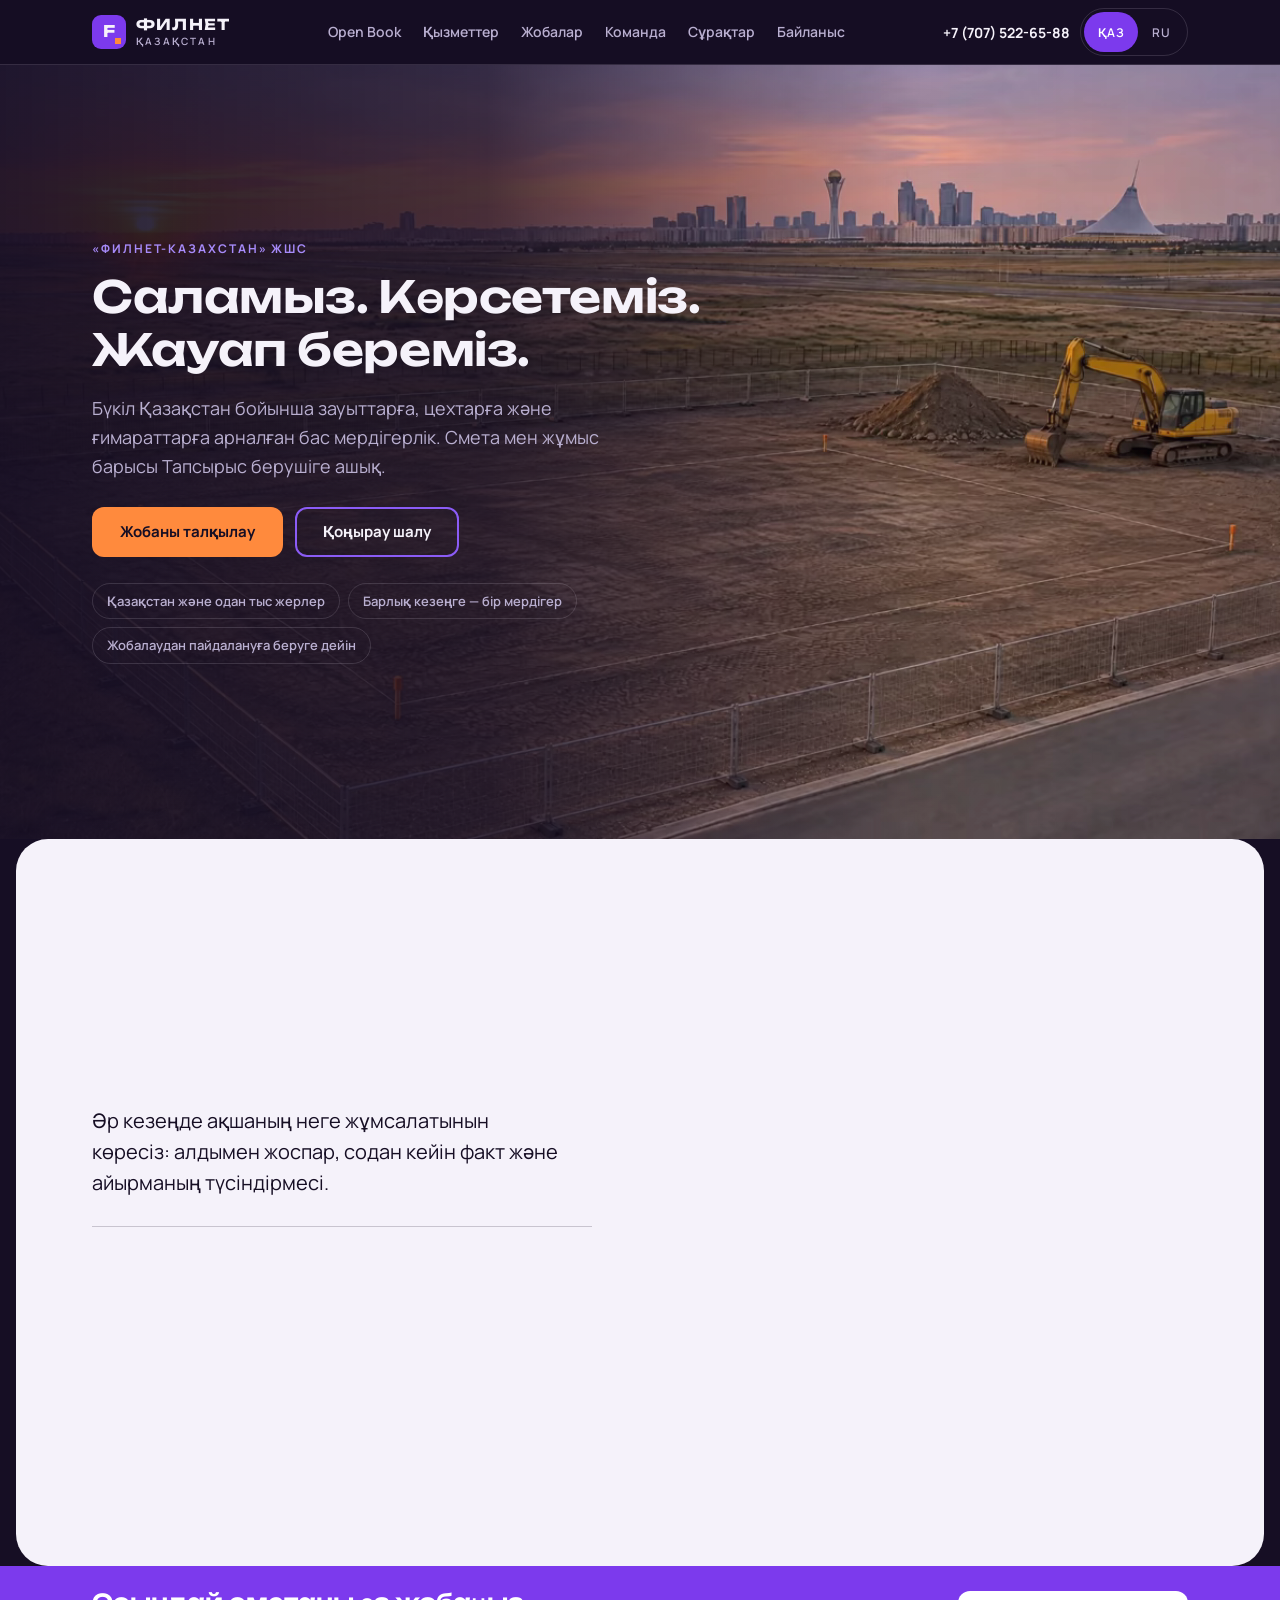
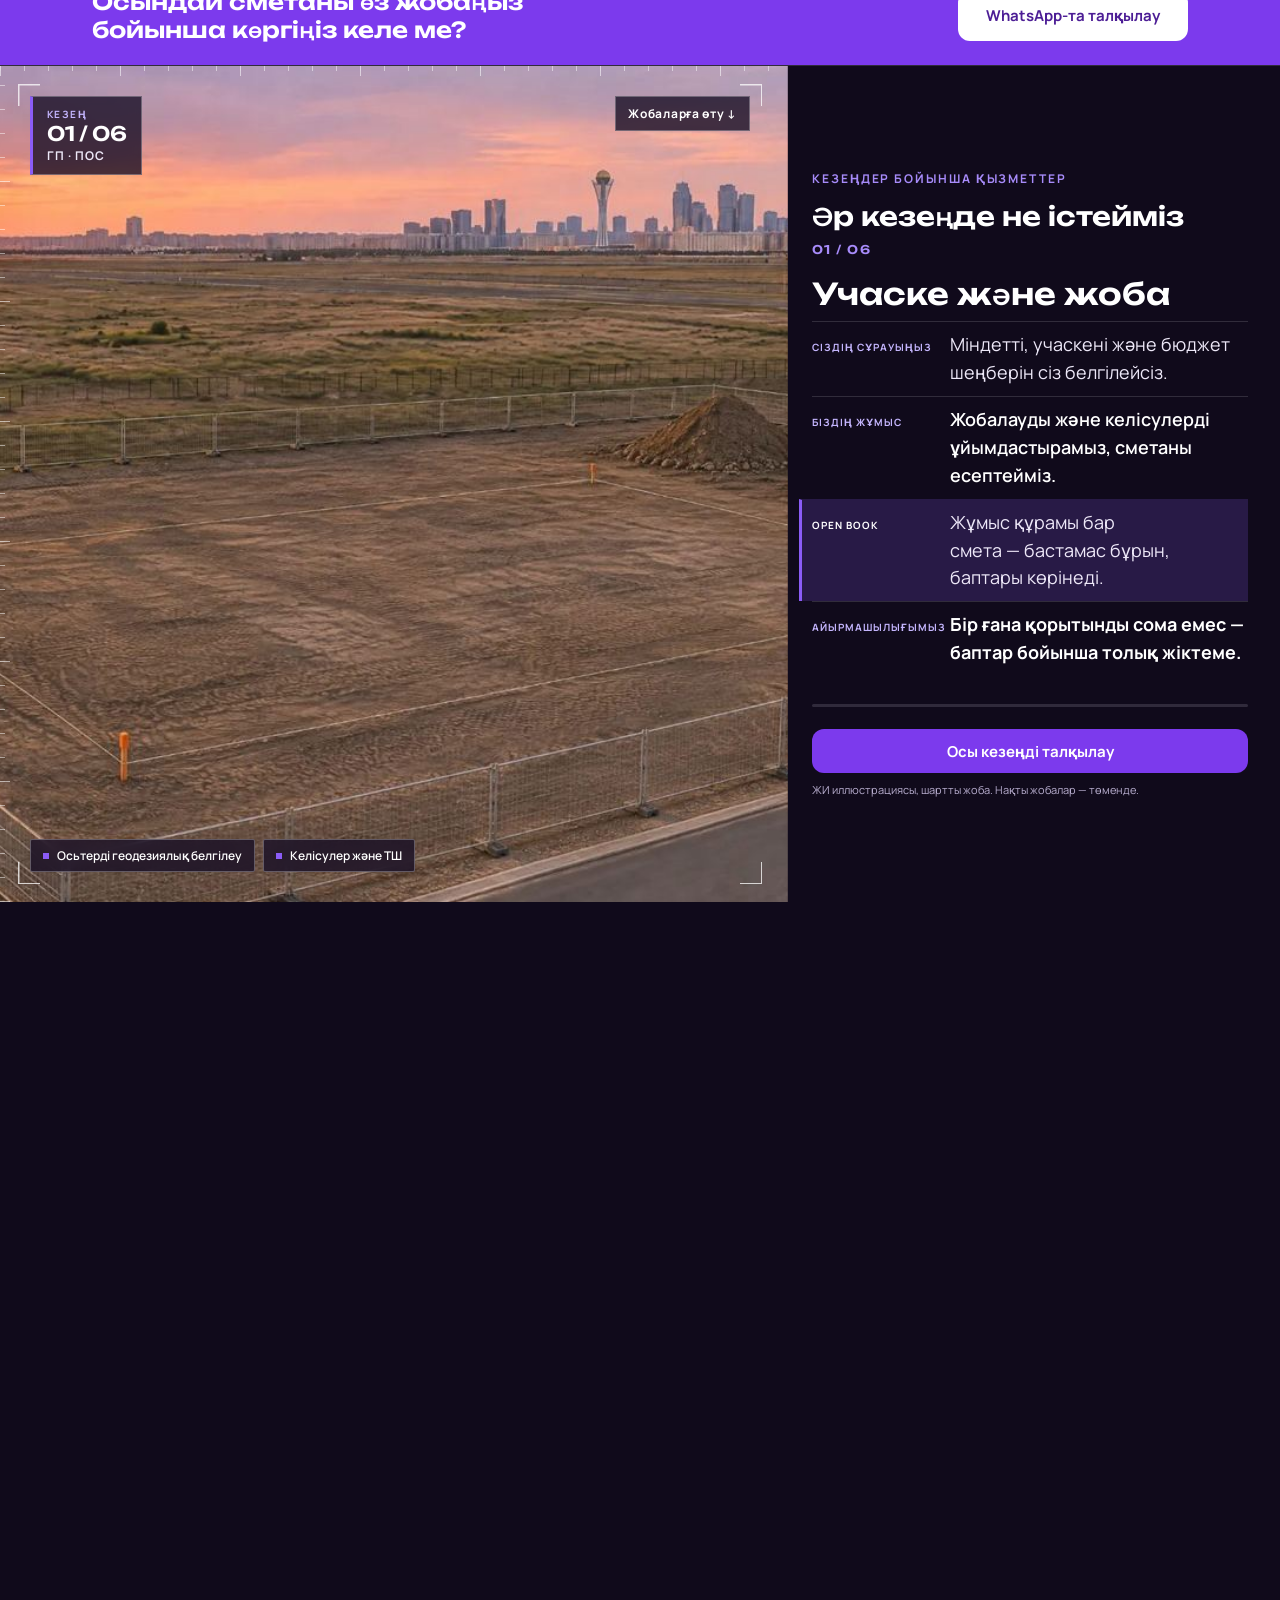
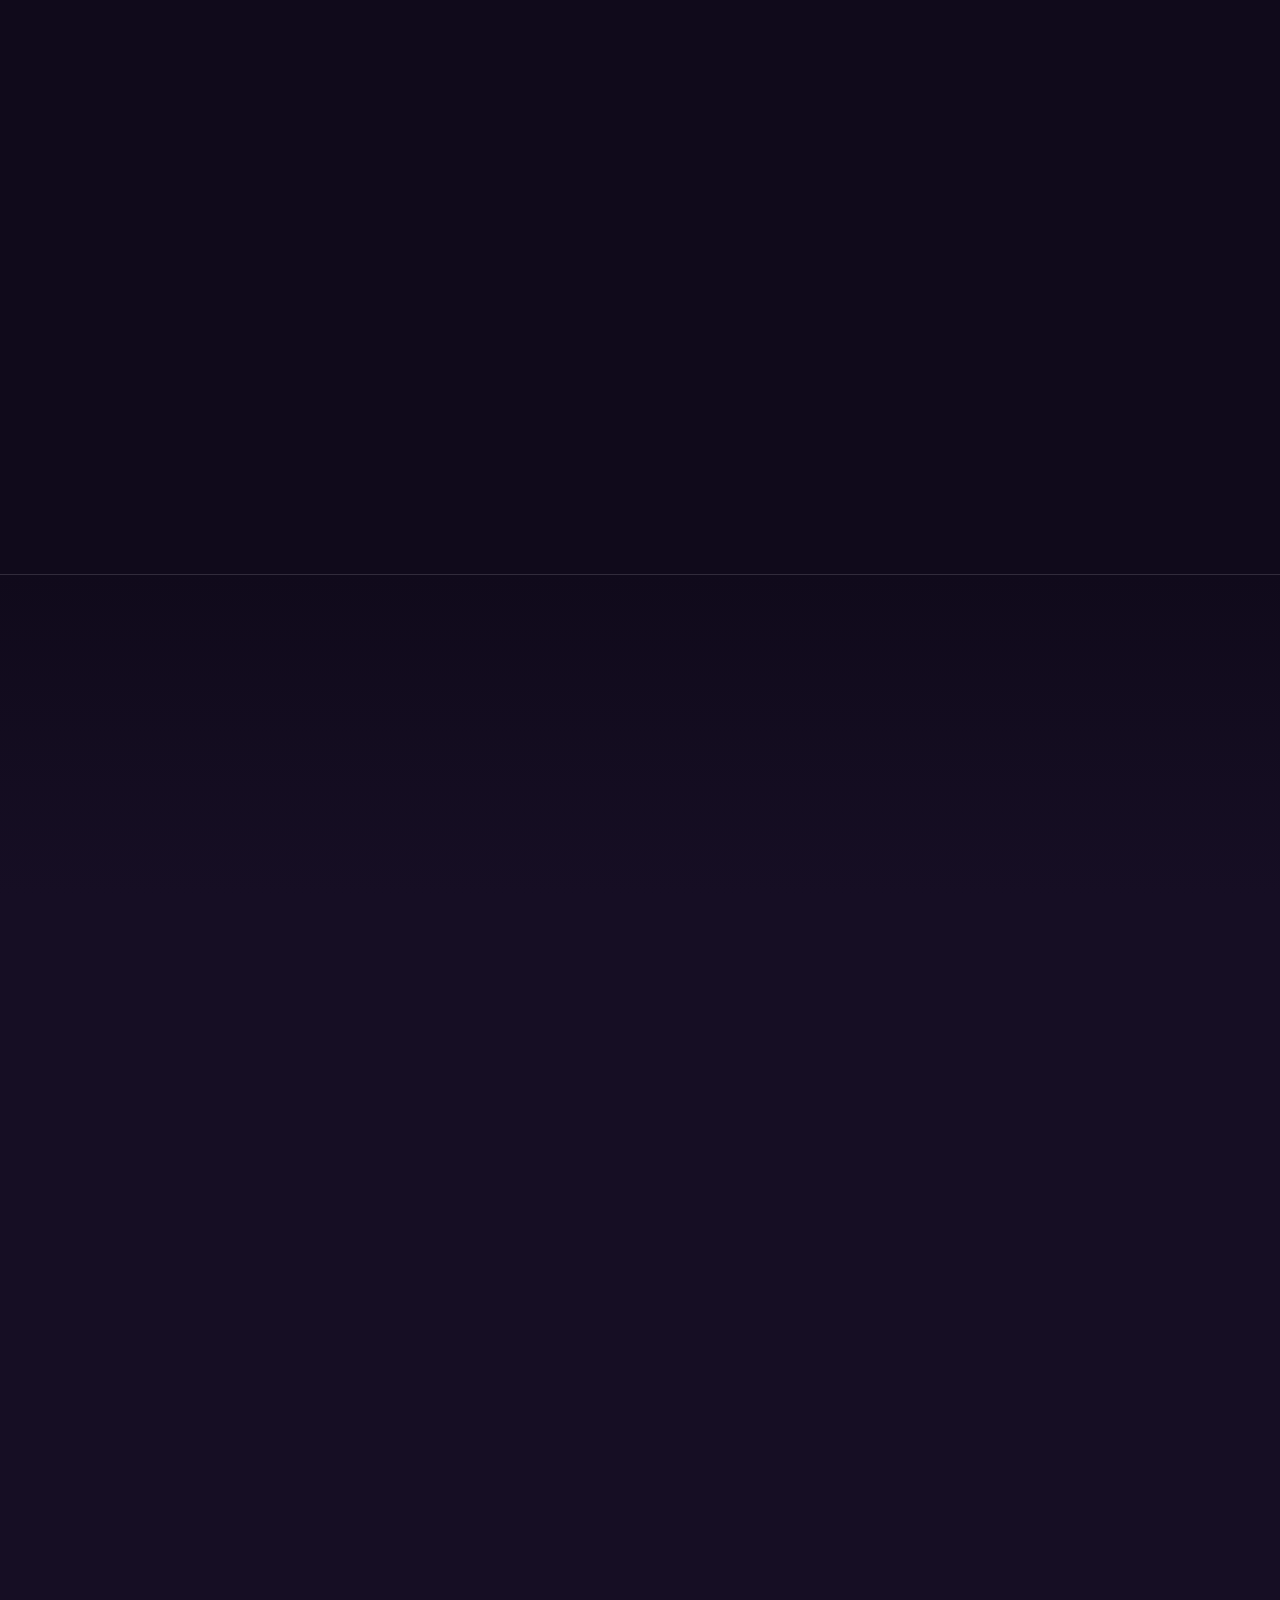
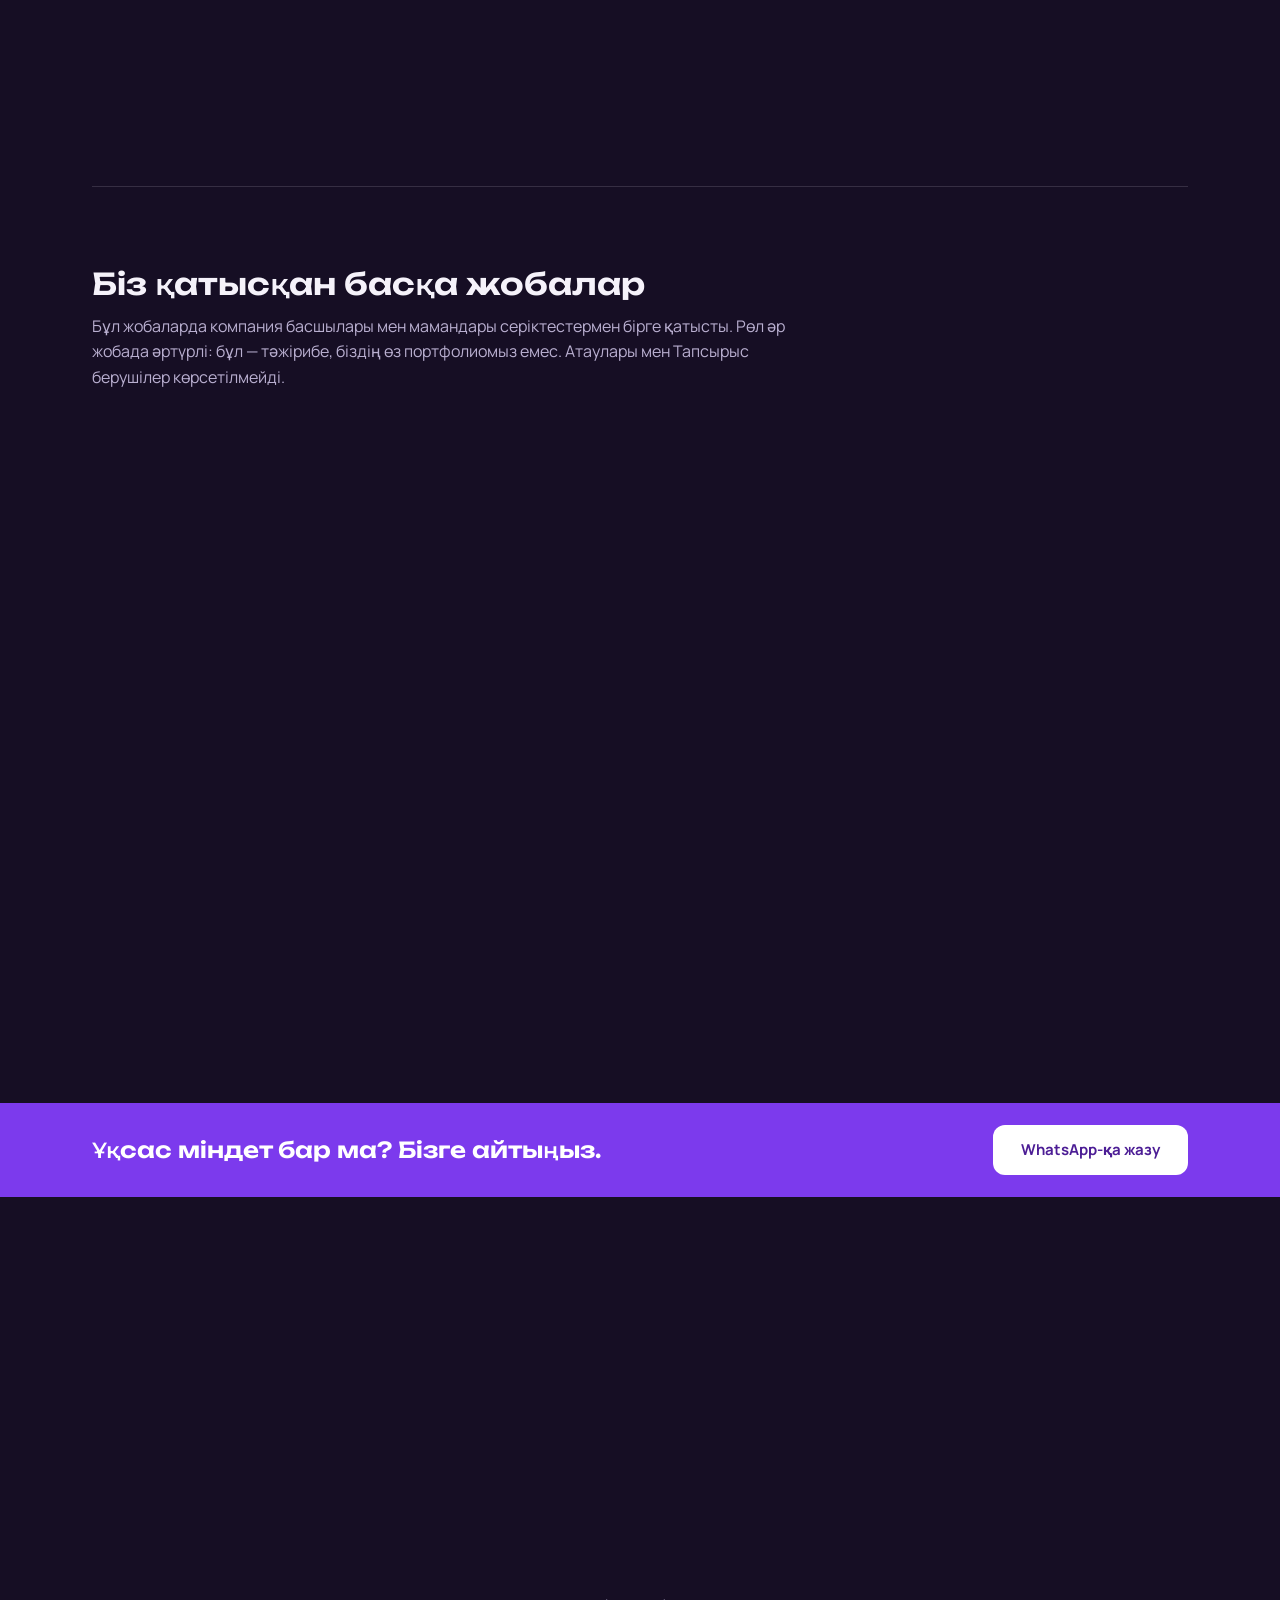
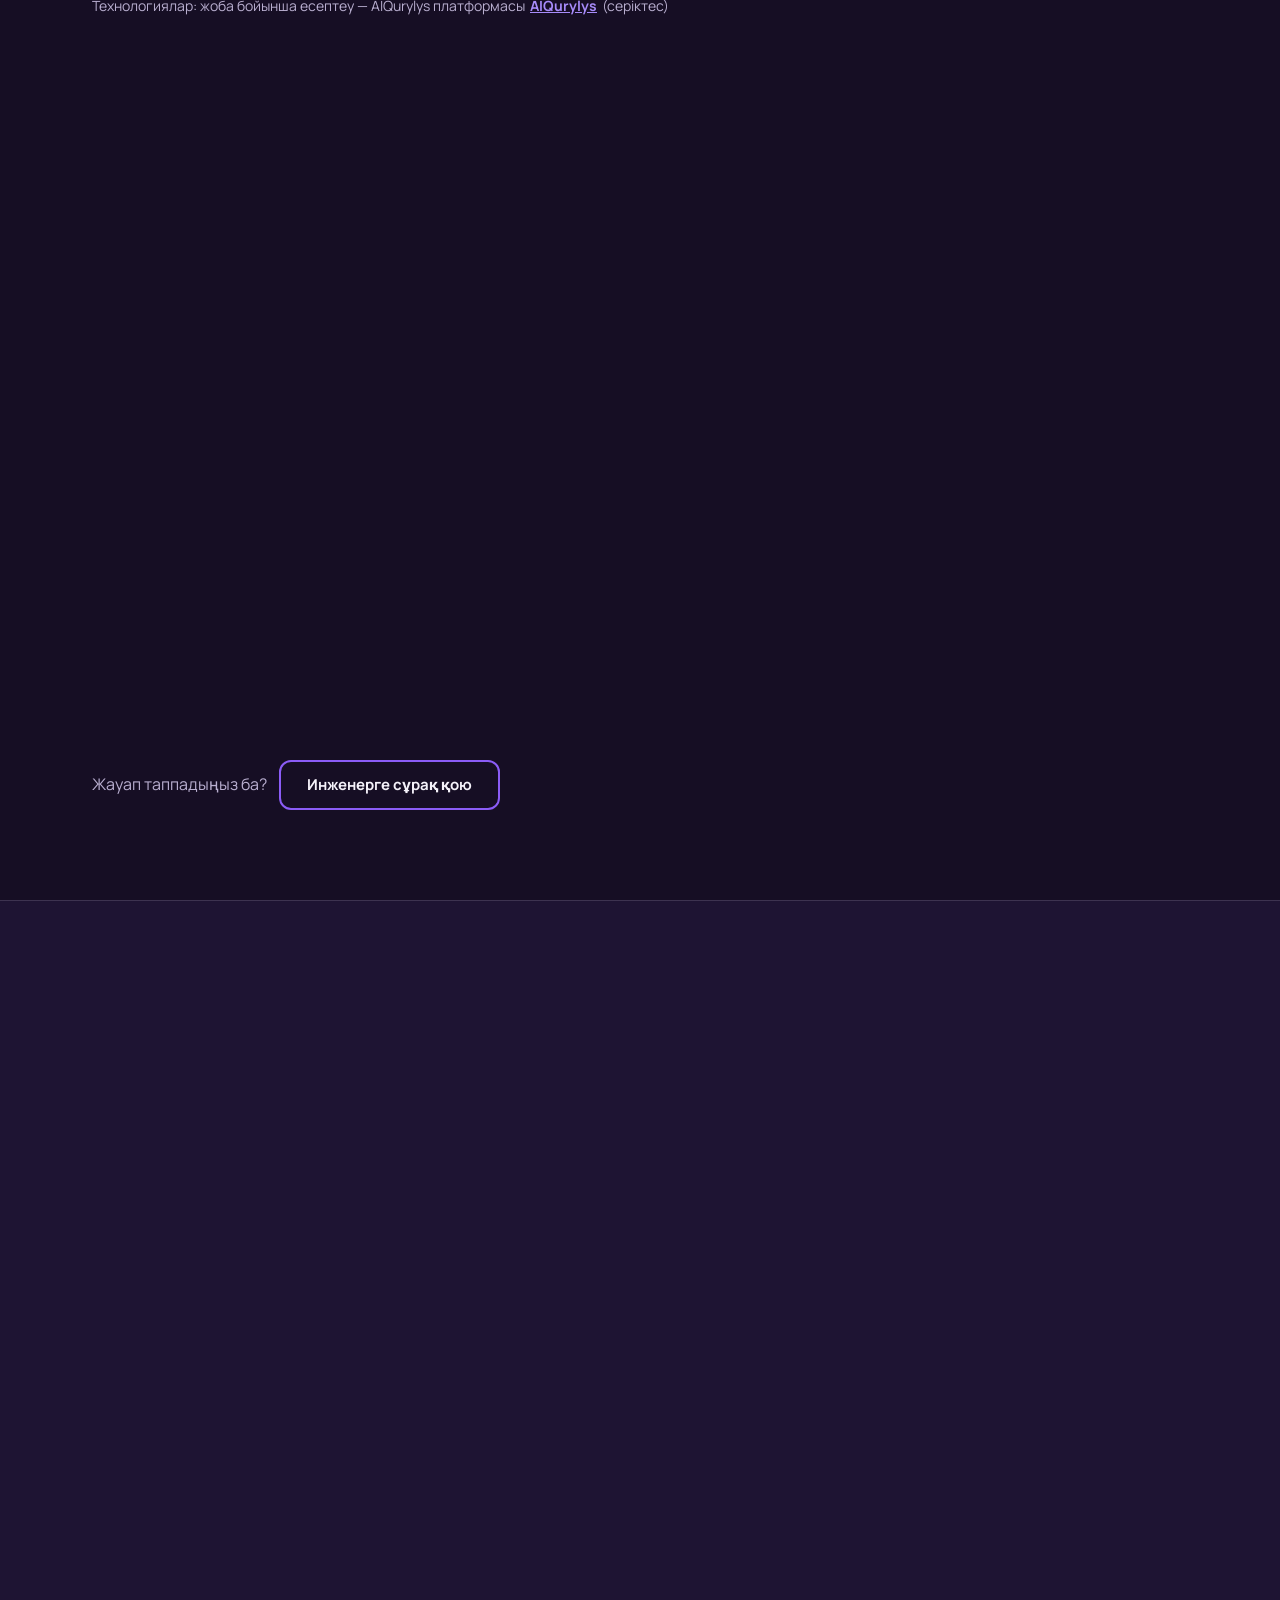
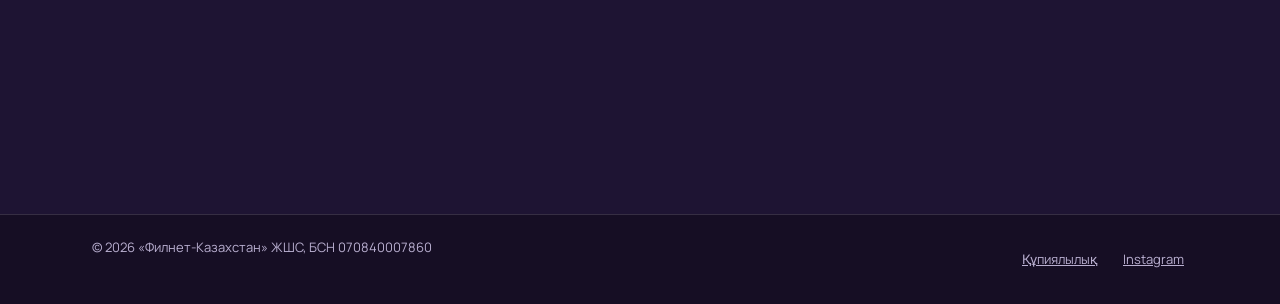
==== commit 7d3c3f9c: "Kazakh is the default language; Russian moves to /ru/; add build script Co-Authored-By: Claude Sonne" ====
--- a/kk/index.html
+++ b/kk/index.html
@@ -1,383 +1,11 @@
 <!doctype html>
-<html lang="kk" data-lang="kk">
+<html lang="kk">
 <head>
 <meta charset="utf-8">
-<meta name="viewport" content="width=device-width, initial-scale=1, viewport-fit=cover">
-<title>Филнет-Казахстан — бүкіл Қазақстан бойынша бас мердігер</title>
-<meta name="description" content="«Филнет-Казахстан» ЖШС — бүкіл Қазақстан бойынша бас мердігер: өндірістік, коммерциялық және қоғамдық ғимараттар. Смета мен жұмыс барысы Тапсырыс берушіге ашық.">
-<meta property="og:type" content="website">
-<meta property="og:site_name" content="Филнет-Казахстан">
-<meta property="og:title" content="Филнет-Казахстан — саламыз, көрсетеміз, жауап береміз">
-<meta property="og:description" content="Бүкіл Қазақстан бойынша бас мердігер. Смета мен жұмыс барысы Тапсырыс берушіге ашық.">
-<meta property="og:image" content="https://yessenaliev.github.io/filnet-site/assets/og.jpg">
-<meta property="og:image:width" content="1200">
-<meta property="og:image:height" content="630">
-<meta property="og:url" content="https://yessenaliev.github.io/filnet-site/kk/">
-<meta property="og:locale" content="kk_KZ">
-<meta property="og:locale:alternate" content="ru_RU">
-<meta name="twitter:card" content="summary_large_image">
-<meta name="twitter:image" content="https://yessenaliev.github.io/filnet-site/assets/og.jpg">
-<script type="application/ld+json">{"@context": "https://schema.org", "@type": "GeneralContractor", "name": "ТОО «Филнет-Казахстан»", "alternateName": "Filnet-Kazakhstan", "url": "https://yessenaliev.github.io/filnet-site/", "telephone": "+77075226588", "email": "info@filnet.kz", "image": "https://yessenaliev.github.io/filnet-site/assets/og.jpg", "address": {"@type": "PostalAddress", "streetAddress": "ул. Жулдыз, 4", "addressLocality": "Астана", "addressCountry": "KZ"}, "areaServed": {"@type": "Country", "name": "Kazakhstan"}, "knowsLanguage": ["ru", "kk"], "sameAs": ["https://www.instagram.com/filnet.kz/", "https://2gis.kz/astana/firm/70000001114961229"], "geo": {"@type": "GeoCoordinates", "latitude": 51.084686, "longitude": 71.442512}, "openingHoursSpecification": [{"@type": "OpeningHoursSpecification", "dayOfWeek": ["Monday", "Tuesday", "Wednesday", "Thursday", "Friday"], "opens": "09:00", "closes": "18:00"}]}</script>
-<meta name="robots" content="noindex,nofollow">
-<link rel="canonical" href="https://yessenaliev.github.io/filnet-site/kk/">
-<link rel="alternate" hreflang="ru" href="https://yessenaliev.github.io/filnet-site/">
-<link rel="alternate" hreflang="kk" href="https://yessenaliev.github.io/filnet-site/kk/">
-<link rel="alternate" hreflang="x-default" href="https://yessenaliev.github.io/filnet-site/">
-<script type="application/ld+json">{"@context": "https://schema.org", "@type": "FAQPage", "mainEntity": [{"@type": "Question", "name": "Сколько стоит реализовать проект?", "acceptedAnswer": {"@type": "Answer", "text": "Без вводных честную цифру не назовёт никто. Ориентир даём по вводным, точную цену — по смете на основе проекта, до подписания договора."}}, {"@type": "Question", "name": "Сколько займёт строительство?", "acceptedAnswer": {"@type": "Answer", "text": "Зависит от объёма, конструктива, сезона и готовности проекта. График по этапам даём вместе со сметой, сроки фиксируем в договоре."}}, {"@type": "Question", "name": "Проекта нет. С чего начать?", "acceptedAnswer": {"@type": "Answer", "text": "С вводных: участок, назначение, площадь. Подключим проектировщиков и согласуем решения до стройки."}}, {"@type": "Question", "name": "Кто отвечает за результат?", "acceptedAnswer": {"@type": "Answer", "text": "Генподрядчик по договору. Субподрядчиков подбираем и контролируем мы, перед вами отвечаем тоже мы."}}, {"@type": "Question", "name": "Как контролировать стройку?", "acceptedAnswer": {"@type": "Answer", "text": "Фотоотчёты, исполнительная документация, акты скрытых работ, визиты на площадку, ваш технадзор."}}, {"@type": "Question", "name": "В каких регионах вы работаете?", "acceptedAnswer": {"@type": "Answer", "text": "Мы из Астаны, но география не ограничена: наши проекты — в Петропавловске и под Астаной, а за новые проекты по Казахстану берёмся. Обсудим и задачи за его пределами."}}]}</script>
-<meta name="theme-color" content="#160E24">
-<link rel="icon" href="data:image/svg+xml,%3Csvg xmlns='http://www.w3.org/2000/svg' viewBox='0 0 64 64'%3E%3Crect width='64' height='64' rx='14' fill='%23160E24'/%3E%3Cpath d='M20 46V18h24v7H28v4h13v7H28v10z' fill='%238B5CF6'/%3E%3Crect x='44' y='39' width='6' height='7' fill='%23FF8A3D'/%3E%3C/svg%3E">
-<link rel="preconnect" href="https://fonts.googleapis.com">
-<link rel="preconnect" href="https://fonts.gstatic.com" crossorigin>
-<link href="https://fonts.googleapis.com/css2?family=Manrope:wght@400;500;600;700&family=Unbounded:wght@500;600;700&family=Montserrat:wght@600;700;800&family=Inter:wght@400;500;600;700&display=swap" rel="stylesheet">
-<link rel="stylesheet" href="../css/style.css?v=20">
+<meta name="robots" content="noindex">
+<meta http-equiv="refresh" content="0; url=../">
+<link rel="canonical" href="https://yessenaliev.github.io/filnet-site/">
+<title>Филнет-Казахстан</title>
 </head>
-<body>
-
-<header class="hdr" id="top">
-  <div class="wrap hdr-in">
-    <a class="logo" href="#top" aria-label="Филнет-Казахстан">
-      <span class="logo-mark" aria-hidden="true">F</span>
-      <span class="logo-txt">ФИЛНЕТ<small data-i18n="logo.sub">Қазақстан</small></span>
-    </a>
-    <nav class="nav" id="nav" aria-label="Меню">
-      <a href="#openbook">Open Book</a>
-      <a href="#build" data-i18n="nav.services">Қызметтер</a>
-      <a href="#projects" data-i18n="nav.projects">Жобалар</a>
-      <a href="#team" data-i18n="nav.team">Команда</a>
-      <a href="#faq" data-i18n="nav.faq">Сұрақтар</a>
-      <a href="#contacts" data-i18n="nav.contacts">Байланыс</a>
-    </nav>
-    <div class="hdr-r">
-      <a class="hdr-phone" href="tel:+77075226588">+7 (707) 522-65-88</a>
-      <div class="lang" role="group" aria-label="Язык / Тіл">
-        <button type="button" data-set-lang="ru">RU</button>
-        <button type="button" data-set-lang="kk" class="is-on">ҚАЗ</button>
-      </div>
-      <button class="burger" id="burger" type="button" aria-label="Меню" aria-expanded="false"><span></span><span></span></button>
-    </div>
-  </div>
-  <div class="hdr-prog" aria-hidden="true"><i></i></div>
-</header>
-
-<main>
-<!-- HERO -->
-<section class="hero hero-v">
-  <video class="hero-video" id="hero-video" muted playsinline preload="metadata" poster="../assets/poster.jpg" aria-hidden="true">
-    <source src="../assets/video/hero.webm" type="video/webm">
-    <source src="../assets/video/hero.mp4" type="video/mp4">
-  </video>
-  <div class="hero-shade"></div>
-  
-  <div class="wrap hero-in">
-    <div class="hero-txt">
-      <p class="eyebrow" data-i18n="hero.eyebrow">«Филнет-Казахстан» ЖШС</p>
-      <h1 data-i18n="hero.h1">Саламыз. Көрсетеміз. Жауап береміз.</h1>
-      <p class="lead" data-i18n="hero.lead">Бүкіл Қазақстан бойынша зауыттарға, цехтарға және ғимараттарға арналған бас мердігерлік. Смета мен жұмыс барысы Тапсырыс берушіге ашық.</p>
-      <div class="cta">
-        <a class="btn btn-or" href="https://wa.me/77075226588" target="_blank" rel="noopener" data-i18n="cta.wa">Жобаны талқылау</a>
-        <a class="btn btn-ghost" href="tel:+77075226588" data-i18n="cta.call">Қоңырау шалу</a>
-      </div>
-      <ul class="chips">
-        <li data-i18n="hero.c1">Қазақстан және одан тыс жерлер</li>
-        <li data-i18n="hero.c2">Барлық кезеңге — бір мердігер</li>
-        <li data-i18n="hero.c3">Жобалаудан пайдалануға беруге дейін</li>
-      </ul>
-    </div>
-  </div>
-</section>
-
-
-
-<!-- OPEN BOOK -->
-<section class="sec sec-light ob" id="openbook">
-  <div class="wrap ob-grid">
-    <div class="ob-text">
-      <p class="eyebrow" data-i18n="ob.eyebrow">Open Book</p>
-      <h2 data-i18n="ob.h2">Смета — құпия емес</h2>
-      <p class="ob-lead" data-i18n="ob.lead">Әр кезеңде ақшаның неге жұмсалатынын көресіз: алдымен жоспар, содан кейін факт және айырманың түсіндірмесі.</p>
-      <ol class="ob-lines">
-        <li><b data-i18n="ob.l1t">Бастамас бұрын</b><span data-i18n="ob.l1p">Сметаны және жұмыс құрамын сізбен бірге келісеміз.</span></li>
-        <li><b data-i18n="ob.l2t">Жұмыс барысында</b><span data-i18n="ob.l2p">Әр кезең бойынша жоспарды фактімен салыстырамыз.</span></li>
-        <li><b data-i18n="ob.l3t">Ауытқу болса</b><span data-i18n="ob.l3p">Себебін түсіндіреміз және келесі қадамдарды талқылаймыз.</span></li>
-        </ol>
-      <p class="ph-line"><span class="ph">[ПОДТВЕРДИТЬ: что именно открыто Заказчику, в каком формате и как часто — определение Open Book утверждает руководитель]</span></p>
-    </div>
-    <figure class="ob-book">
-      <figcaption><span data-i18n="ob.card">Кезеңдер бойынша есеп үлгісі</span><em data-i18n="ob.unit">бюджеттің %-ы</em></figcaption>
-      <div class="ob-head"><span data-i18n="ob.c1">Кезең</span><span></span><span data-i18n="ob.c2">Жоспар</span><span data-i18n="ob.c3">Факт</span><span data-i18n="ob.c4" title="Разница">Δ</span></div>
-      <div class="ob-rows">
-        <div class="ob-row" style="--p:8;--f:8">
-          <span class="ob-n" data-i18n="ob.r1">Негіз және дайындық</span>
-          <span class="ob-bars" aria-hidden="true"><i class="pl"></i><i class="fa"></i></span>
-          <span class="ob-v">8</span><span class="ob-v">8</span><span class="ob-d">0</span>
-        </div>
-        <div class="ob-row" style="--p:18;--f:19">
-          <span class="ob-n" data-i18n="ob.r2">Іргетас</span>
-          <span class="ob-bars" aria-hidden="true"><i class="pl"></i><i class="fa"></i></span>
-          <span class="ob-v">18</span><span class="ob-v">19</span><span class="ob-d">+1</span>
-        </div>
-        <div class="ob-row" style="--p:30;--f:29">
-          <span class="ob-n" data-i18n="ob.r3">Қаңқа</span>
-          <span class="ob-bars" aria-hidden="true"><i class="pl"></i><i class="fa"></i></span>
-          <span class="ob-v">30</span><span class="ob-v">29</span><span class="ob-d">−1</span>
-        </div>
-        <div class="ob-row" style="--p:22;--f:22">
-          <span class="ob-n" data-i18n="ob.r4">Қоршау конструкциялары және шатыр</span>
-          <span class="ob-bars" aria-hidden="true"><i class="pl"></i><i class="fa"></i></span>
-          <span class="ob-v">22</span><span class="ob-v">22</span><span class="ob-d">0</span>
-        </div>
-        <div class="ob-row" style="--p:22;--f:22">
-          <span class="ob-n" data-i18n="ob.r5">Инженерлік жүйелер және тапсыру</span>
-          <span class="ob-bars" aria-hidden="true"><i class="pl"></i><i class="fa"></i></span>
-          <span class="ob-v">22</span><span class="ob-v">22</span><span class="ob-d">0</span>
-        </div>
-        </div>
-      <p class="ob-note" data-i18n="ob.note">Үлгі. Сандар шартты және нақты жобаларға қатысты емес.</p>
-    </figure>
-  </div>
-</section>
-
-<!-- BUILD: scroll-driven AI illustration of one conceptual building (NOT our project) -->
-<section class="cta-strip" aria-label="Хотите увидеть такую смету по своему проекту?"><div class="wrap cta-in"><p data-i18n="cs1t">Осындай сметаны өз жобаңыз бойынша көргіңіз келе ме?</p><a class="btn btn-or" href="https://wa.me/77075226588" data-wa="ob" target="_blank" rel="noopener" data-i18n="cs1b">WhatsApp-та талқылау</a></div></section>
-
-<section class="bld" id="build" data-n="6">
-  <div class="bld-track">
-    <div class="bld-stick">
-      <div class="bld-fig"><img class="is-on" decoding="async" src="../assets/b-1.jpg" width="1280" height="724" alt="ЖИ иллюстрациясы, шартты жоба: учаске және жоба" data-i18n-alt="b.a1"><img loading="lazy" decoding="async" src="../assets/b-2.jpg" width="1280" height="724" alt="ЖИ иллюстрациясы, шартты жоба: жер жұмыстары және іргетас" data-i18n-alt="b.a2"><img loading="lazy" decoding="async" src="../assets/b-3.jpg" width="1280" height="724" alt="ЖИ иллюстрациясы, шартты жоба: қаңқа" data-i18n-alt="b.a3"><img loading="lazy" decoding="async" src="../assets/b-4.jpg" width="1280" height="724" alt="ЖИ иллюстрациясы, шартты жоба: қоршау конструкциялары және шатыр" data-i18n-alt="b.a4"><img loading="lazy" decoding="async" src="../assets/b-5.jpg" width="1280" height="724" alt="ЖИ иллюстрациясы, шартты жоба: инженерлік жүйелер" data-i18n-alt="b.a5"><img loading="lazy" decoding="async" src="../assets/b-6.jpg" width="1280" height="724" alt="ЖИ иллюстрациясы, шартты жоба: жобаны тапсыру" data-i18n-alt="b.a6"><video class="scrub-video" id="scrub-video" muted playsinline preload="none" tabindex="-1" aria-hidden="true" data-src="../assets/video/scrub.mp4"></video>
-          <div class="bld-hud" aria-hidden="true"><i class="rl-t"></i><i class="rl-l"></i>
-          <div class="hud-stamp"><small id="hud-k" data-i18n="hud.k">Кезең</small><b id="hud-n">01 / 06</b><span id="hud-s">ГП · ПОС</span></div>
-          <div class="hud-chips" id="hud-c"></div>
-          <a class="scene-skip" href="#projects" data-i18n="sk.t">Жобаларға өту ↓</a></div></div>
-      <div class="wrap bld-panel">
-        <p class="eyebrow" data-i18n="b.eyebrow">Кезеңдер бойынша қызметтер</p>
-        <h2 data-i18n="b.h2">Әр кезеңде не істейміз</h2><span class="st-num" id="st-num">01 / 06</span>
-        <ol class="st-list"><li class="is-on"><b data-i18n="b.1t">Учаске және жоба</b><div class="st-det"><p class="d-q"><i data-i18n="b.lq">Сіздің сұрауыңыз</i><span data-i18n="b.1q">Міндетті, учаскені және бюджет шеңберін сіз белгілейсіз.</span></p><p class="d-w"><i data-i18n="b.lw">Біздің жұмыс</i><span data-i18n="b.1w">Жобалауды және келісулерді ұйымдастырамыз, сметаны есептейміз.</span></p><p class="d-o"><i data-i18n="b.lo">Open Book</i><span data-i18n="b.1o">Жұмыс құрамы бар смета — бастамас бұрын, баптары көрінеді.</span></p><p class="d-d"><i data-i18n="b.ld">Айырмашылығымыз</i><span data-i18n="b.1d">Бір ғана қорытынды сома емес — баптар бойынша толық жіктеме.</span></p></div></li><li><b data-i18n="b.2t">Жер жұмыстары және іргетас</b><div class="st-det"><p class="d-q"><i data-i18n="b.lq">Сіздің сұрауыңыз</i><span data-i18n="b.2q">Негіз және жобаның өзгерістері бойынша шешімді сіз қабылдайсыз.</span></p><p class="d-w"><i data-i18n="b.lw">Біздің жұмыс</i><span data-i18n="b.2w">Негізді дайындаймыз, іргетасты арматуралап, бетондаймыз.</span></p><p class="d-o"><i data-i18n="b.lo">Open Book</i><span data-i18n="b.2o">Жасырын жұмыстарды жабар алдында актімен және фотомен тіркейміз.</span></p><p class="d-d"><i data-i18n="b.ld">Айырмашылығымыз</i><span data-i18n="b.2d">Жер астында не бар екенін — ол жабылмай тұрып көресіз.</span></p></div></li><li><b data-i18n="b.3t">Қаңқа</b><div class="st-det"><p class="d-q"><i data-i18n="b.lq">Сіздің сұрауыңыз</i><span data-i18n="b.3q">Өзгерістерді келісіп, негізгі шешімдерді сіз қабылдайсыз.</span></p><p class="d-w"><i data-i18n="b.lw">Біздің жұмыс</i><span data-i18n="b.3w">Монолит жұмыстары мен металл конструкцияларды монтаждауды кестемен жүргіземіз.</span></p><p class="d-o"><i data-i18n="b.lo">Open Book</i><span data-i18n="b.3o">Кезеңнің жоспары мен фактісі қатар: ауытқу мен себебі көрінеді.</span></p><p class="d-d"><i data-i18n="b.ld">Айырмашылығымыз</i><span data-i18n="b.3d">Ауытқуды соңында емес, бірден түсіндіреміз.</span></p></div></li><li><b data-i18n="b.4t">Қоршау конструкциялары және шатыр</b><div class="st-det"><p class="d-q"><i data-i18n="b.lq">Сіздің сұрауыңыз</i><span data-i18n="b.4q">Смета шеңберінде шешімдер мен материалдарды сіз таңдайсыз.</span></p><p class="d-w"><i data-i18n="b.lw">Біздің жұмыс</i><span data-i18n="b.4w">Ғимарат контурын жабамыз: қабырғалар, шатыр, ойықтар.</span></p><p class="d-o"><i data-i18n="b.lo">Open Book</i><span data-i18n="b.4o">Материалдар мен мердігерлер — смета бойынша, баптары көрінеді.</span></p><p class="d-d"><i data-i18n="b.ld">Айырмашылығымыз</i><span data-i18n="b.4d">Материалды ауыстыруды сатып алғанға дейін сізбен талқылаймыз.</span></p></div></li><li><b data-i18n="b.5t">Инженерлік жүйелер</b><div class="st-det"><p class="d-q"><i data-i18n="b.lq">Сіздің сұрауыңыз</i><span data-i18n="b.5q">Технологиялық талаптарды сіз анықтайсыз.</span></p><p class="d-w"><i data-i18n="b.lw">Біздің жұмыс</i><span data-i18n="b.5w">Жылыту, желдету, су, электр, дабыл жүйелерін үйлестіреміз.</span></p><p class="d-o"><i data-i18n="b.lo">Open Book</i><span data-i18n="b.5o">Жүйелер түйісуі мен жауаптылар — бір кестеде.</span></p><p class="d-d"><i data-i18n="b.ld">Айырмашылығымыз</i><span data-i18n="b.5d">Жүйелер түйісуінде бір жауапты.</span></p></div></li><li><b data-i18n="b.6t">Жобаны тапсыру</b><div class="st-det"><p class="d-q"><i data-i18n="b.lq">Сіздің сұрауыңыз</i><span data-i18n="b.6q">Жобаны сіз қабылдайсыз.</span></p><p class="d-w"><i data-i18n="b.lw">Біздің жұмыс</i><span data-i18n="b.6w">Жобаны және атқарушылық құжаттаманы тапсырамыз.</span></p><p class="d-o"><i data-i18n="b.lo">Open Book</i><span data-i18n="b.6o">Смета бойынша қорытынды: жоспар, факт, айырманың түсіндірмесі.</span></p><p class="d-d"><i data-i18n="b.ld">Айырмашылығымыз</i><span data-i18n="b.6d">Құрылысты кілт қана емес, есеп беріп аяқтаймыз.</span></p></div></li></ol>
-        <div class="st-bar"><i></i></div>
-        <a class="btn btn-or bld-cta" id="bld-cta" href="https://wa.me/77075226588" target="_blank" rel="noopener" data-i18n="b.cta">Осы кезеңді талқылау</a>
-        <p class="case-note" data-i18n="b.note">ЖИ иллюстрациясы, шартты жоба. Нақты жобалар — төменде.</p>
-      </div>
-    </div>
-  </div>
-</section>
-
-<!-- PROJECTS -->
-<section class="sec" id="projects">
-  <div class="wrap">
-    <nav class="bridge" aria-label="Нақты жобаларға өту" data-i18n-aria="br.aria">
-      <p class="bridge-t"><span class="bridge-ai" data-i18n="br.ai">Жоғарыда — ЖИ иллюстрациясы</span><span class="bridge-sep" aria-hidden="true"></span><span class="bridge-real" data-i18n="br.real">Төменде — өз алаңдарымыздан фото</span></p>
-      <div class="proj-tiles">
-        <a class="proj-tile" href="#case-dam"><img loading="lazy" decoding="async" src="../assets/dam-02.jpg" width="1600" height="900" alt="«Биопруд» жинақтағыш тоғанының дамбасы" data-i18n-alt="pt.a1"><span class="pt-cap"><small data-i18n="pt.k1">Гидротехникалық құрылысжай</small><b data-i18n="pt.t1">«Биопруд» дамбасы</b><em data-i18n="pt.m1">Петропавл</em></span></a>
-        <a class="proj-tile" href="#case-cech"><img loading="lazy" decoding="async" src="../assets/cech-01.jpg" width="720" height="1280" alt="Жиһаз цехы, Қызылсуат" data-i18n-alt="pt.a2"><span class="pt-cap"><small data-i18n="pt.k2">Өндірістік ғимарат</small><b data-i18n="pt.t2">Жиһаз цехы</b><em data-i18n="pt.m2">Қызылсуат</em></span></a>
-      </div>
-    </nav>
-    <p class="eyebrow" data-i18n="pj.eyebrow">Жобалар</p>
-    <h2 data-i18n="pj.h2">Біздің жобалар</h2>
-    <p class="sec-lead" data-i18n="pj.lead">Екі жоба — құрылысқа басынан аяғына дейін өзіміз жауап береміз.</p>
-
-    <!-- DAM -->
-    <article class="case" id="case-dam">
-      <div class="case-head">
-        <span class="tag" data-i18n="dam.tag">Гидротехникалық құрылысжай</span><span class="tag tag-real" data-i18n="pj.src">Алаңнан түсірілген фото</span>
-        <h3 data-i18n="dam.h">«Биопруд» жинақтағыш тоғанының дамбасын нығайту</h3>
-        <p class="loc" data-i18n="dam.loc">Петропавл қ., Солтүстік Қазақстан облысы</p>
-      </div>
-      <div class="case-body">
-        <dl class="facts">
-          <div><dt data-i18n="f.role">Рөлі</dt><dd data-i18n="dam.role">Бас мердігер (бас мердігерлік шарты)</dd></div>
-          <div><dt data-i18n="f.period">Мерзімі</dt><dd data-i18n="dam.period">Екі кезек, 2024 жылдан бастап. <span class="ph">[ПОДТВЕРДИТЬ: мәртебесі — аяқталды / жүріп жатыр]</span></dd></div>
-        </dl>
-        <div class="works"><h4 data-i18n="f.works">Орындалатын жұмыстар</h4>
-        <ul class="list">
-          <li data-i18n="dam.w1">Плиталар мен монолитті конструкцияларды бөлшектеу</li>
-          <li data-i18n="dam.w2">Қиыршық тастан төсеме қабат</li>
-          <li data-i18n="dam.w3">Саз балшықты үю және еңістерді тегістеу</li>
-          <li data-i18n="dam.w4">Еңісті бекітетін темірбетон плиталарды монтаждау</li>
-          <li data-i18n="dam.w5">Бетондау және жіктерді монолиттеу</li>
-        </ul></div>
-      </div>
-      <div class="gal gal-land">
-        <button class="ph-btn big" type="button" data-lb="../assets/dam-02.jpg"><img loading="lazy" src="../assets/dam-02.jpg" width="1600" height="900" alt="Дамба: дамба төбесінің қиыршық тас жабынын нығыздау" data-i18n-alt="dam.a2"></button>
-        <button class="ph-btn" type="button" data-lb="../assets/dam-01.jpg"><img loading="lazy" src="../assets/dam-01.jpg" width="1280" height="960" alt="Дамба: бульдозермен топырақты жоспарлау" data-i18n-alt="dam.a1"></button>
-        <button class="ph-btn" type="button" data-lb="../assets/dam-03.jpg"><img loading="lazy" src="../assets/dam-03.jpg" width="1600" height="900" alt="Дамба: еңістегі жұмыстар, әуеден көрініс" data-i18n-alt="dam.a3"></button>
-        <button class="ph-btn" type="button" data-lb="../assets/dam-04.jpg"><img loading="lazy" src="../assets/dam-04.jpg" width="1600" height="900" alt="Дамба: алаңдағы техника" data-i18n-alt="dam.a4"></button>
-        <button class="ph-btn" type="button" data-lb="../assets/dam-05.jpg"><img loading="lazy" src="../assets/dam-05.jpg" width="1600" height="900" alt="Дамба: дамба төбесі мен еңіс, әуеден көрініс" data-i18n-alt="dam.a5"></button>
-      </div>
-      <p class="case-note" data-i18n="dam.note">Тапсырыс беруші мен құны жария етілмейді. Фотолар — құрылыс алаңынан. <span class="ph">[ПОДТВЕРДИТЬ: жобаны және фотоларды жариялауға Тапсырыс берушінің келісімі]</span></p>
-    <p class="case-cta"><a class="btn btn-or" href="https://wa.me/77075226588" data-wa="dam" target="_blank" rel="noopener" data-i18n="cs.btn">Ұқсас жобаны талқылау</a></p>
-    </article>
-
-    <!-- WORKSHOP -->
-    <article class="case" id="case-cech">
-      <div class="case-head">
-        <span class="tag" data-i18n="cech.tag">Өндірістік ғимарат</span><span class="tag tag-real" data-i18n="pj.src">Алаңнан түсірілген фото</span>
-        <h3 data-i18n="cech.h">Жиһаз цехы</h3>
-        <p class="loc" data-i18n="cech.loc">Қызылсуат ауылы, Ақмола облысы (Астана маңында)</p>
-      </div>
-      <div class="case-body">
-        <dl class="facts">
-          <div><dt data-i18n="f.role">Рөлі</dt><dd data-i18n="cech.role">Бас мердігер (бас мердігерлік шарты)</dd></div>
-          <div><dt data-i18n="f.period">Мерзімі</dt><dd data-i18n="cech.period">Бас мердігерлік шарты 2025 жылғы қыркүйекте жасалды</dd></div>
-          <div><dt data-i18n="f.obj">Жоба</dt><dd data-i18n="cech.obj">Өндірістік залы және тұрмыстық үй-жайлары бар екі қабатты ғимарат</dd></div>
-          <div><dt data-i18n="f.area">Ауданы</dt><dd><span data-i18n="cech.area">≈ 1 066 м² үй-жайлар бойынша (жоба)</span> <span class="ph">[ПОДТВЕРДИТЬ]</span></dd></div>
-        </dl>
-        <div class="works"><h4 data-i18n="f.works2">Жұмыстар құрамы</h4>
-        <ul class="list">
-          <li data-i18n="cech.w1">Монолитті темірбетон конструкциялар</li>
-          <li data-i18n="cech.w2">Металл конструкциялар және қоршау конструкциялары</li>
-          <li data-i18n="cech.w3">Жылыту және желдету, сумен жабдықтау</li>
-          <li data-i18n="cech.w4">Электрмен жабдықтау, өрт дабылы, бейнебақылау</li>
-        </ul></div>
-      </div>
-      <div class="gal gal-port">
-        <button class="ph-btn" type="button" data-lb="../assets/cech-01.jpg"><img loading="lazy" src="../assets/cech-01.jpg" width="720" height="1280" alt="Жиһаз цехы: ғимарат қасбеті" data-i18n-alt="cech.a1"></button>
-        <button class="ph-btn" type="button" data-lb="../assets/cech-04.jpg"><img loading="lazy" src="../assets/cech-04.jpg" width="720" height="1280" alt="Жиһаз цехы: қасбет, бүйірден көрініс" data-i18n-alt="cech.a4"></button>
-        <button class="ph-btn" type="button" data-lb="../assets/cech-05.jpg"><img loading="lazy" src="../assets/cech-05.jpg" width="720" height="1280" alt="Алаңдағы колонналарды арматуралау" data-i18n-alt="cech.a5"></button>
-        <button class="ph-btn" type="button" data-lb="../assets/cech-06.jpg"><img loading="lazy" src="../assets/cech-06.jpg" width="720" height="1280" alt="Іргетасты арматуралау" data-i18n-alt="cech.a6"></button>
-        <button class="ph-btn" type="button" data-lb="../assets/cech-07.jpg"><img loading="lazy" src="../assets/cech-07.jpg" width="720" height="1280" alt="Ғимараттың ішкі кеңістігі" data-i18n-alt="cech.a7"></button>
-        <button class="ph-btn" type="button" data-lb="../assets/cech-02.jpg"><img loading="lazy" src="../assets/cech-02.jpg" width="720" height="1280" alt="Жиһаз цехы: жалпы көрініс" data-i18n-alt="cech.a2"></button>
-      </div>
-      <p class="case-note" data-i18n="cech.note">Тапсырыс беруші мен құны жария етілмейді. Фотолар — алаңдағы жұмыс барысы. <span class="ph">[ПОДТВЕРДИТЬ: жобаны және фотоларды жариялауға Тапсырыс берушінің келісімі; тапсыру мәртебесі]</span></p>
-    <p class="case-cta"><a class="btn btn-or" href="https://wa.me/77075226588" data-wa="cech" target="_blank" rel="noopener" data-i18n="cs.btn">Ұқсас жобаны талқылау</a></p>
-    </article>
-    <div class="xp" id="experience">
-      <p class="eyebrow" data-i18n="xp.eyebrow">Қатысу тәжірибесі</p>
-      <h3 class="xp-h" data-i18n="xp.h3">Біз қатысқан басқа жобалар</h3>
-      <p class="xp-lead" data-i18n="xp.lead">Бұл жобаларда компания басшылары мен мамандары серіктестермен бірге қатысты. Рөл әр жобада әртүрлі: бұл — тәжірибе, біздің өз портфолиомыз емес. Атаулары мен Тапсырыс берушілер көрсетілмейді.</p>
-      <div class="xp-grid">
-        <figure class="xp-card">
-          <button class="ph-btn" type="button" data-lb="../assets/exp-1.jpg"><img loading="lazy" decoding="async" src="../assets/exp-1.jpg" width="1100" height="619" alt="Тұрғын үй кешені: Астана · жобадағы жұмыстар" data-i18n-alt="xp.1a"></button>
-          <figcaption><span class="xp-tag" data-i18n="xp.tag">Қатысу</span><b data-i18n="xp.1t">Тұрғын үй кешені</b><em data-i18n="xp.1m">Астана · жобадағы жұмыстар</em></figcaption>
-        </figure>
-        <figure class="xp-card">
-          <button class="ph-btn" type="button" data-lb="../assets/exp-2.jpg"><img loading="lazy" decoding="async" src="../assets/exp-2.jpg" width="825" height="1100" alt="Мектеп · интерьерлер: Астана · әрлеу жұмыстары" data-i18n-alt="xp.2a"></button>
-          <figcaption><span class="xp-tag" data-i18n="xp.tag">Қатысу</span><b data-i18n="xp.2t">Мектеп · интерьерлер</b><em data-i18n="xp.2m">Астана · әрлеу жұмыстары</em></figcaption>
-        </figure>
-        <figure class="xp-card">
-          <button class="ph-btn" type="button" data-lb="../assets/exp-3.jpg"><img loading="lazy" decoding="async" src="../assets/exp-3.jpg" width="1100" height="619" alt="Өндірістік жоба: Дроннан көрініс" data-i18n-alt="xp.3a"></button>
-          <figcaption><span class="xp-tag" data-i18n="xp.tag">Қатысу</span><b data-i18n="xp.3t">Өндірістік жоба</b><em data-i18n="xp.3m">Дроннан көрініс</em></figcaption>
-        </figure>
-        <figure class="xp-card">
-          <button class="ph-btn" type="button" data-lb="../assets/exp-4.jpg"><img loading="lazy" decoding="async" src="../assets/exp-4.jpg" width="1100" height="825" alt="Көпқабатты ғимарат: Қасбетті монтаждау" data-i18n-alt="xp.4a"></button>
-          <figcaption><span class="xp-tag" data-i18n="xp.tag">Қатысу</span><b data-i18n="xp.4t">Көпқабатты ғимарат</b><em data-i18n="xp.4m">Қасбетті монтаждау</em></figcaption>
-        </figure>
-        <figure class="xp-card">
-          <button class="ph-btn" type="button" data-lb="../assets/exp-5.jpg"><img loading="lazy" decoding="async" src="../assets/exp-5.jpg" width="1100" height="825" alt="Көпқабатты ғимарат: Қаңқа кезеңі" data-i18n-alt="xp.5a"></button>
-          <figcaption><span class="xp-tag" data-i18n="xp.tag">Қатысу</span><b data-i18n="xp.5t">Көпқабатты ғимарат</b><em data-i18n="xp.5m">Қаңқа кезеңі</em></figcaption>
-        </figure>
-        <figure class="xp-card">
-          <button class="ph-btn" type="button" data-lb="../assets/exp-6.jpg"><img loading="lazy" decoding="async" src="../assets/exp-6.jpg" width="825" height="1100" alt="Қоғамдық ғимарат: Көкшетау · интерьерлер" data-i18n-alt="xp.6a"></button>
-          <figcaption><span class="xp-tag" data-i18n="xp.tag">Қатысу</span><b data-i18n="xp.6t">Қоғамдық ғимарат</b><em data-i18n="xp.6m">Көкшетау · интерьерлер</em></figcaption>
-        </figure>
-        <figure class="xp-card">
-          <button class="ph-btn" type="button" data-lb="../assets/exp-7.jpg"><img loading="lazy" decoding="async" src="../assets/exp-7.jpg" width="1100" height="825" alt="Мектеп: Есік · құрылыс кезеңі" data-i18n-alt="xp.7a"></button>
-          <figcaption><span class="xp-tag" data-i18n="xp.tag">Қатысу</span><b data-i18n="xp.7t">Мектеп</b><em data-i18n="xp.7m">Есік · құрылыс кезеңі</em></figcaption>
-        </figure>
-        <div class="xp-card xp-more"><b data-i18n="xp.more">Тағы</b><ul><li data-i18n="xp.m1">Сауда-әкімшілік орталық · Астана</li><li data-i18n="xp.m2">Тұрғын үй кешені · Астана · жоба</li><li data-i18n="xp.m3">Кен орнын жайластыру · Құлсары · құжаттама</li><li data-i18n="xp.m4">Жөндеу жұмыстары · Кеңгір</li><li data-i18n="xp.m5">Қонақ үйлер және коттедждер</li></ul></div>
-      </div>
-      <p class="ph-line"><span class="ph">[ПОДТВЕРДИТЬ: роль Филнета по каждому проекту и что разрешено упоминать; BI Village Comfort-3 — статус «уточнить»; склад в Кызылсуате не показан]</span></p>
-    </div>
-  </div>
-</section>
-
-<section class="cta-strip" aria-label="Есть похожая задача? Расскажите о ней."><div class="wrap cta-in"><p data-i18n="cs2t">Ұқсас міндет бар ма? Бізге айтыңыз.</p><a class="btn btn-or" href="https://wa.me/77075226588" data-wa="gen" target="_blank" rel="noopener" data-i18n="cs2b">WhatsApp-қа жазу</a></div></section>
-
-<!-- TEAM -->
-<section class="sec" id="team">
-  <div class="wrap narrow">
-    <p class="eyebrow" data-i18n="tm.eyebrow">Команда</p>
-    <h2 data-i18n="tm.h2">Команда және басшылық</h2>
-    <div class="person">
-      <div class="avatar" aria-hidden="true">ЖК</div>
-      <div>
-        <h3 data-i18n="tm.name">Жомарт Карсакбаев</h3>
-        <p class="role" data-i18n="tm.role">Директор, компания басшысы</p>
-        <p data-i18n="tm.p">Компанияны басқарады. Әр жобамен Филнеттің мамандар командасы жұмыс істейді. <span class="ph">[ПОДТВЕРДИТЬ: команда құрамы мен негізгі рөлдер]</span></p>
-        <ul class="creds">
-          <li><span data-i18n="tm.ipma">IPMA сертификаты:</span> <span class="ph">[ПОДТВЕРДИТЬ]</span></li>
-          <li><span data-i18n="tm.mba">BI MBA:</span> <span class="ph">[ПОДТВЕРДИТЬ]</span></li>
-          <li><span data-i18n="tm.lic">Құрылыс қызметіне лицензиялар:</span> <span class="ph">[ПОДТВЕРДИТЬ вид, категории и номера]</span></li>
-        </ul>
-      </div>
-    </div>
-    <p class="tech"><span data-i18n="tm.tech">Технологиялар: жоба бойынша есептеу — AIQurylys платформасы</span> <a href="https://ai-qurylys.kz" target="_blank" rel="noopener">AIQurylys</a> <span data-i18n="tm.partner">(серіктес)</span></p>
-  </div>
-</section>
-
-<!-- FAQ -->
-<section class="sec" id="faq">
-  <div class="wrap narrow">
-    <p class="eyebrow" data-i18n="fq.eyebrow">Сұрақтар</p>
-    <h2 data-i18n="fq.h2">Жиі қойылатын сұрақтар</h2>
-    <div class="faq">
-      <details><summary data-i18n="fq.q1">Жобаны іске асыру қанша тұрады?</summary><p data-i18n="fq.a1">Бастапқы деректерсіз шынайы бағаны ешкім айта алмайды. Шамалы бағаны деректер бойынша айтамыз, нақты құнын — жоба негізіндегі смета бойынша, шартқа қол қойылғанға дейін.</p></details>
-      <details><summary data-i18n="fq.q2">Құрылыс қанша уақыт алады?</summary><p data-i18n="fq.a2">Көлемге, конструктивке, маусымға және жобаның дайындығына байланысты. Кезеңдік кестені сметамен бірге береміз, мерзімді шартта бекітеміз.</p></details>
-      <details><summary data-i18n="fq.q3">Жоба жоқ. Неден бастаймын?</summary><p data-i18n="fq.a3">Бастапқы деректерден: учаске, мақсаты, ауданы. Жобалаушыларды тартамыз, шешімдерді құрылысқа дейін келісеміз.</p></details>
-      <details><summary data-i18n="fq.q4">Нәтижеге кім жауап береді?</summary><p data-i18n="fq.a4">Шарт бойынша бас мердігер. Қосалқы мердігерлерді біз таңдаймыз және бақылаймыз, сіздің алдыңызда да біз жауаптымыз.</p></details>
-      <details><summary data-i18n="fq.q6">Құрылысты қалай бақылаймын?</summary><p data-i18n="fq.a6">Фотоесеп, атқарушылық құжаттама, жасырын жұмыстар актілері, алаңға бару, өз техқадағалауыңыз.</p></details>
-      <details><summary data-i18n="fq.q9">Қай өңірлерде жұмыс істейсіздер?</summary><p data-i18n="fq.a9">Біз Астанадан, бірақ география шектелмеген: жобаларымыз — Петропавлда және Астана маңында, ал Қазақстан бойынша жаңа жобаларды қабылдаймыз. Қазақстаннан тыс міндеттерді де талқылаймыз.</p></details>
-      </div>
-    <p class="faq-ask"><span data-i18n="fq.ask">Жауап таппадыңыз ба?</span> <a class="btn btn-ghost" href="https://wa.me/77075226588" data-wa="faq" target="_blank" rel="noopener" data-i18n="fq.btn">Инженерге сұрақ қою</a></p>
-    <p class="ph-line"><span class="ph">[ПОДТВЕРДИТЬ: пункты про оплату, неустойку, пересчёт цены, гарантию и лицензию — по реальной практике компании]</span></p>
-  </div>
-</section>
-
-<!-- CONTACTS -->
-<section class="sec sec-dark2" id="contacts">
-  <div class="wrap contacts">
-    <div>
-      <p class="eyebrow" data-i18n="ct.eyebrow">Байланыс</p>
-      <h2 data-i18n="ct.h2">Жобаңызды талқылайық</h2>
-      <ul class="clist">
-        <li><span data-i18n="ct.phone">Телефон</span><a href="tel:+77075226588">+7 (707) 522-65-88</a></li>
-        <li><span>WhatsApp</span><a href="https://wa.me/77075226588" target="_blank" rel="noopener">+7 (707) 522-65-88</a></li>
-        <li><span>Email</span><a href="mailto:info@filnet.kz">info@filnet.kz</a></li>
-        <li><span>Instagram</span><a href="https://www.instagram.com/filnet.kz/" target="_blank" rel="noopener">@filnet.kz</a></li>
-        <li><span>2ГИС</span><a href="https://2gis.kz/astana/firm/70000001114961229" target="_blank" rel="noopener">Карточка компании в 2ГИС</a></li>
-        <li><span data-i18n="ct.addr">Мекенжай</span><b><span data-i18n="ct.addrv">Астана, Есіл ауданы, Жұлдыз к-сі, 4 (Bi Village Comfort-3)</span></b></li>
-        <li><span data-i18n="ct.hours">Жұмыс уақыты</span><b><span data-i18n="ct.hoursv">Дс–Жм 09:00–18:00, Сб–Жс демалыс</span></b></li>
-      </ul>
-    </div>
-    <form class="form" id="wa-form" novalidate>
-      <h3 data-i18n="fm.h">Қысқа өтінім</h3>
-      <fieldset class="qz"><legend data-i18n="fm.q1">Не салуды жоспарлап отырсыз</legend>
-        <label class="chip"><input type="radio" name="kind" value="Завод / производство"><span data-i18n="fm.k1">Зауыт / өндіріс</span></label>
-        <label class="chip"><input type="radio" name="kind" value="Цех"><span data-i18n="fm.k2">Цех</span></label>
-        <label class="chip"><input type="radio" name="kind" value="Склад"><span data-i18n="fm.k3">Қойма</span></label>
-        <label class="chip"><input type="radio" name="kind" value="Административное здание"><span data-i18n="fm.k4">Әкімшілік ғимарат</span></label>
-        <label class="chip"><input type="radio" name="kind" value="Другое"><span data-i18n="fm.k5">Басқа</span></label>
-        </fieldset>
-      <fieldset class="qz"><legend data-i18n="fm.q2">Қашан бастауды жоспарлайсыз</legend>
-        <label class="chip"><input type="radio" name="start" value="В этом сезоне"><span data-i18n="fm.s1">Осы маусымда</span></label>
-        <label class="chip"><input type="radio" name="start" value="В следующем году"><span data-i18n="fm.s2">Келесі жылы</span></label>
-        <label class="chip"><input type="radio" name="start" value="Считаю бюджет"><span data-i18n="fm.s3">Бюджетті есептеп жатырмын</span></label>
-        </fieldset>
-      <label><span data-i18n="fm.name">Аты-жөні</span><input type="text" name="name" autocomplete="name"></label>
-      <label><span data-i18n="fm.task">Міндет туралы қысқаша</span><textarea name="task" rows="3"></textarea></label>
-      <button class="btn btn-or" type="submit" data-i18n="fm.btn">WhatsApp-қа жіберу</button>
-      <p class="form-err" id="form-err" role="alert" hidden data-i18n="fm.err">Нұсқаны таңдаңыз немесе міндет туралы бірнеше сөз жазыңыз.</p>
-      <p class="form-note" data-i18n="fm.note">WhatsApp дайын хабарламамен ашылады — оны өзіңіз жібересіз.</p>
-      <a class="priv-link" href="../privacy.html" data-i18n="fm.priv">Деректерді қалай өңдейміз</a>
-    </form>
-  </div>
-</section>
-</main>
-
-<footer class="ftr">
-  <div class="wrap ftr-in">
-    <span data-i18n="ft.legal">© 2026 «Филнет-Казахстан» ЖШС, БСН 070840007860</span>
-    <span class="ftr-links"><a href="../privacy.html" data-i18n="ft.priv">Құпиялылық</a> <a href="https://www.instagram.com/filnet.kz/" target="_blank" rel="noopener">Instagram</a></span>
-  </div>
-</footer>
-
-<div class="sticky-cta" id="sticky" aria-label="Связаться">
-  <a class="btn btn-or" href="https://wa.me/77075226588" data-wa="gen" target="_blank" rel="noopener">WhatsApp</a>
-  <a class="btn btn-ghost" href="tel:+77075226588" data-i18n="cta.call">Қоңырау шалу</a>
-</div>
-
-<button class="marks-btn" id="marks-btn" type="button" hidden aria-pressed="false"><span data-i18n="mk.off">Белгілер: өшірулі</span></button>
-
-<div class="lb" id="lb" role="dialog" aria-modal="true" hidden><button type="button" class="lb-x" aria-label="Жабу" data-i18n-aria="lb.close">×</button><img alt=""></div>
-
-<script src="../js/main.js?v=20"></script>
-</body>
+<body><a href="../">Филнет-Казахстан</a></body>
 </html>
